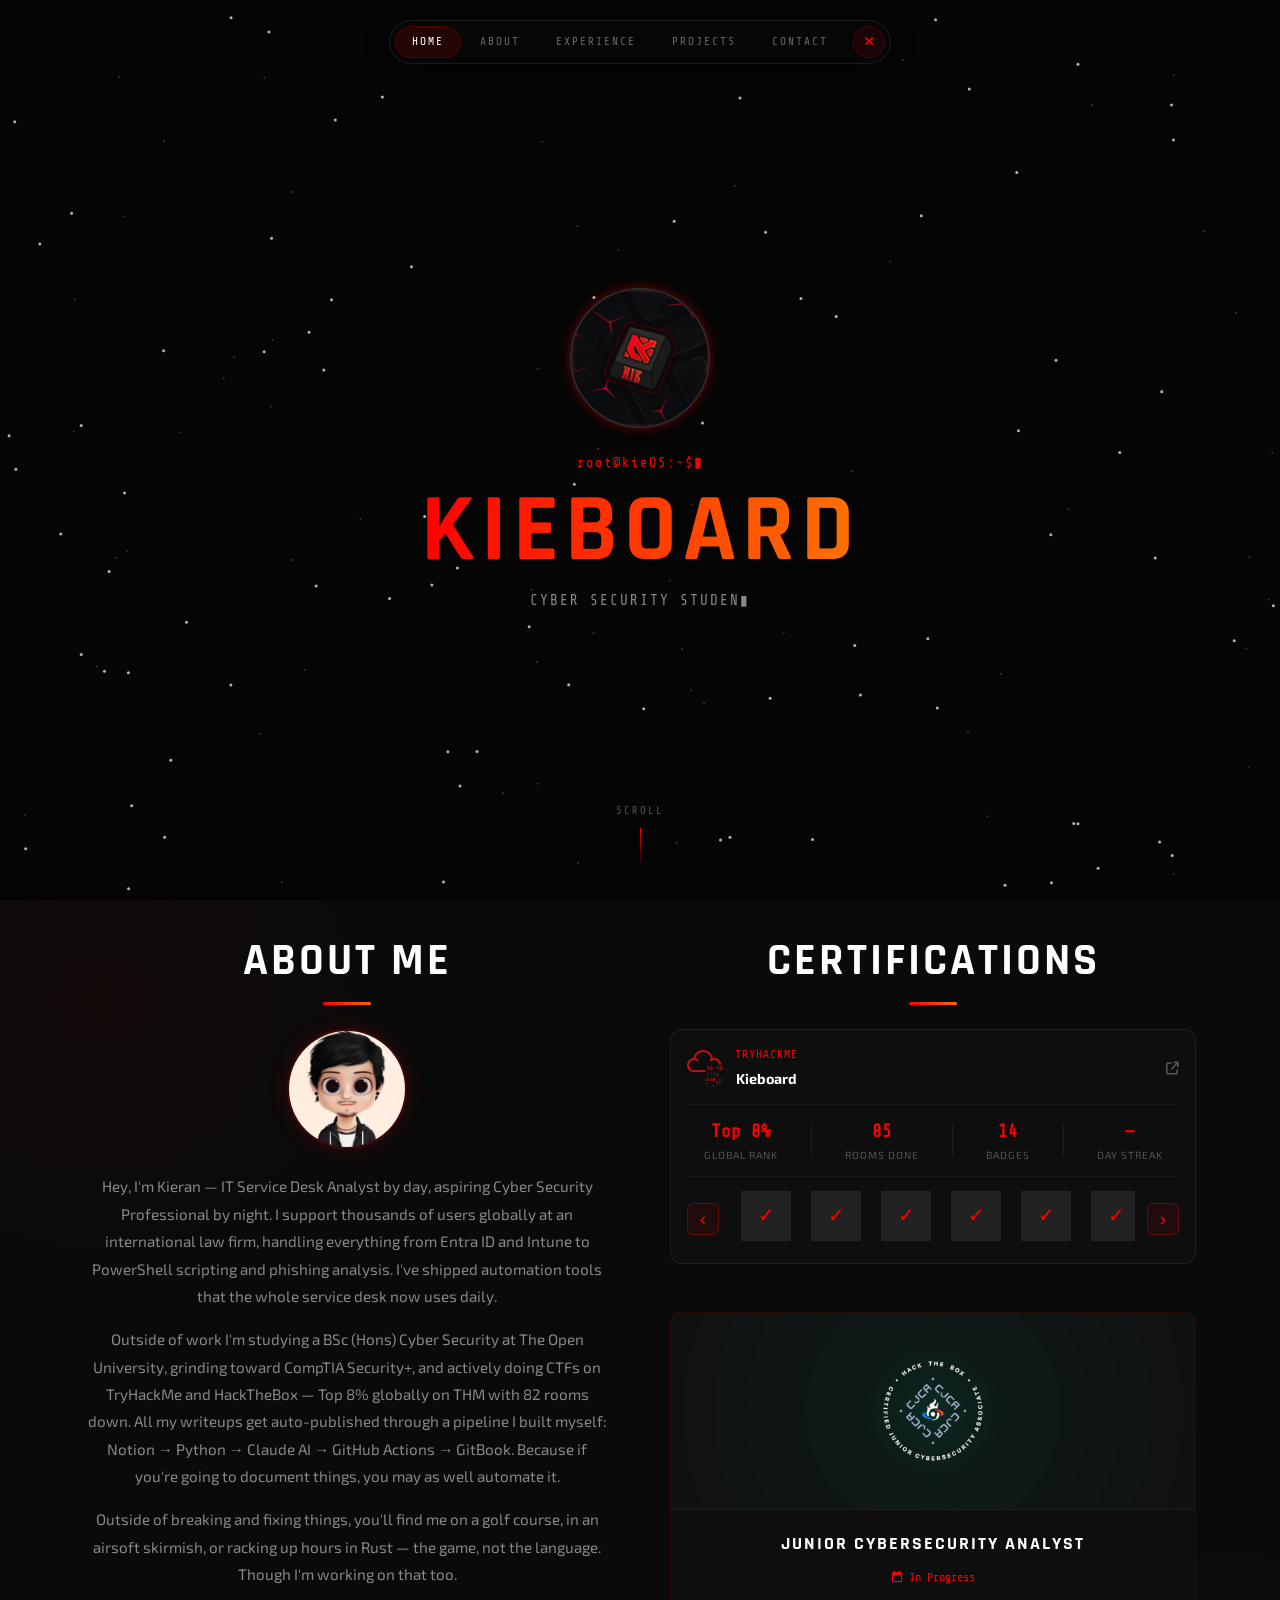
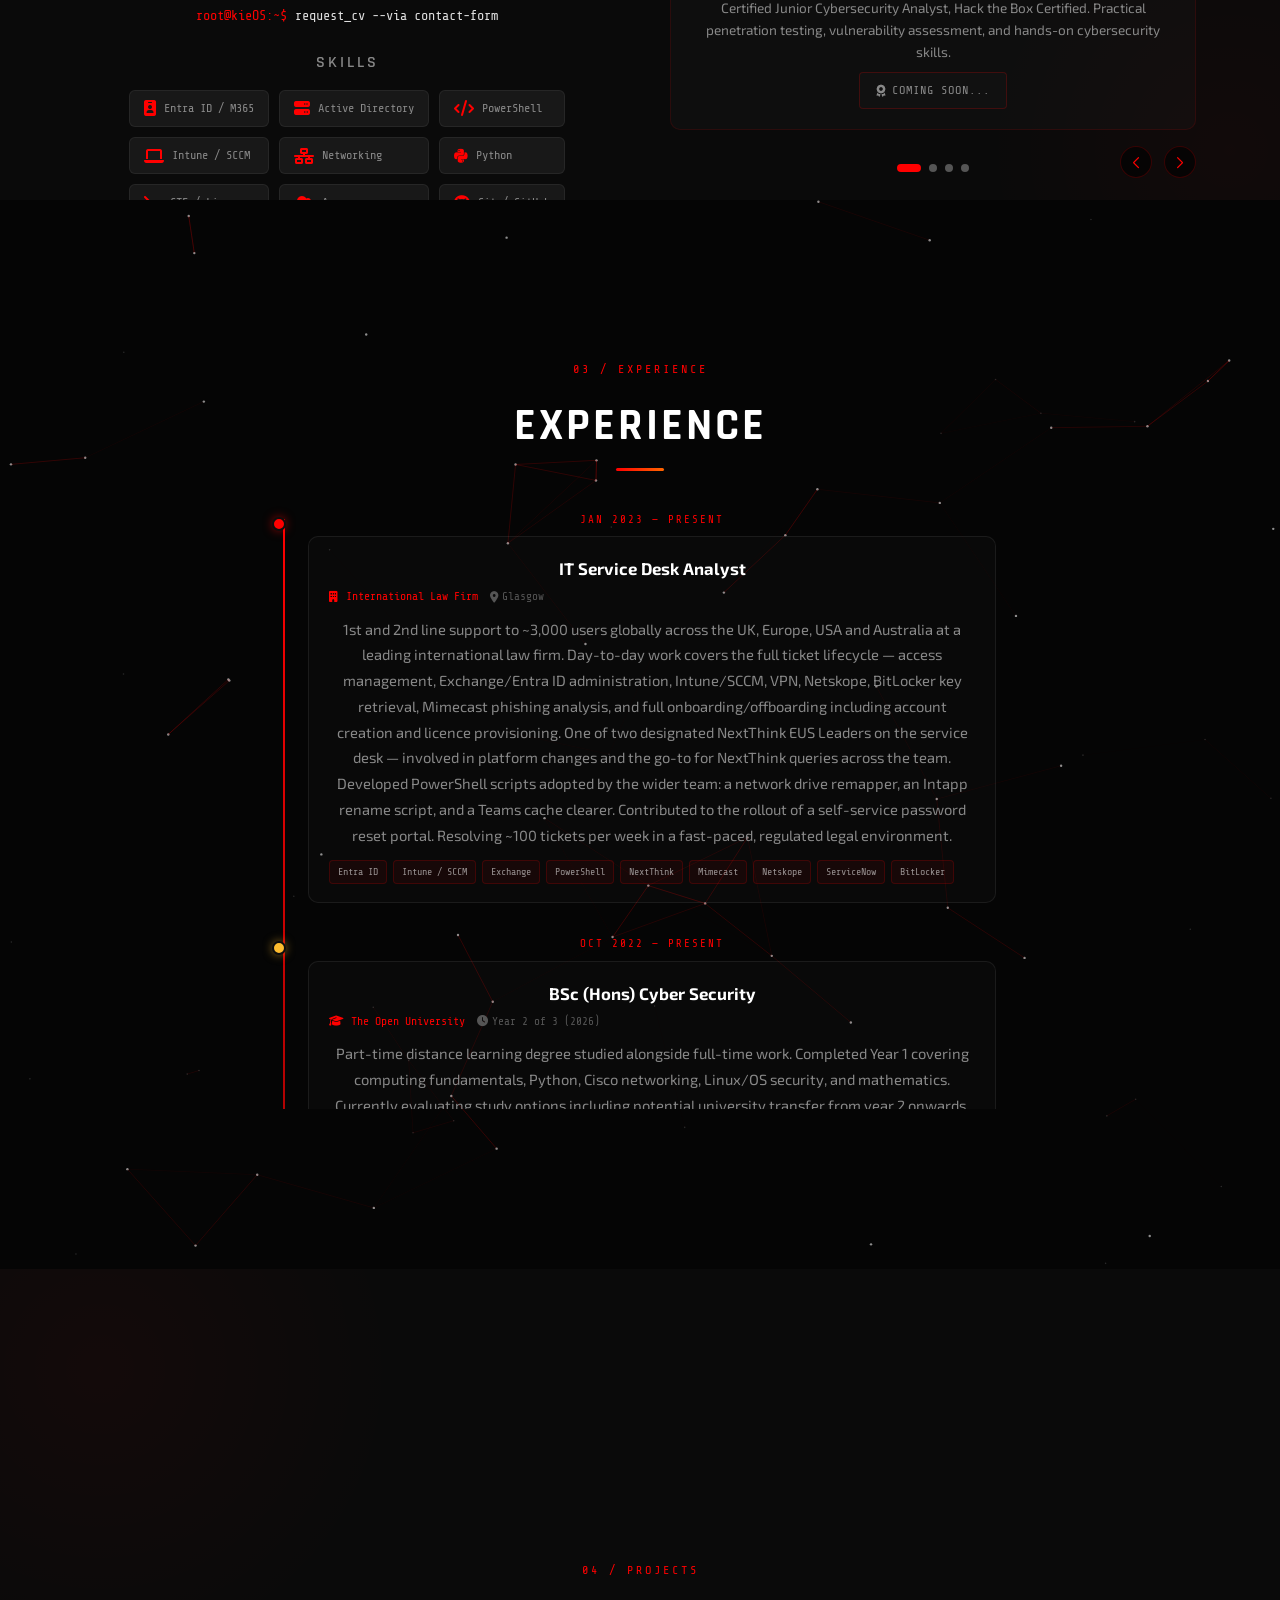
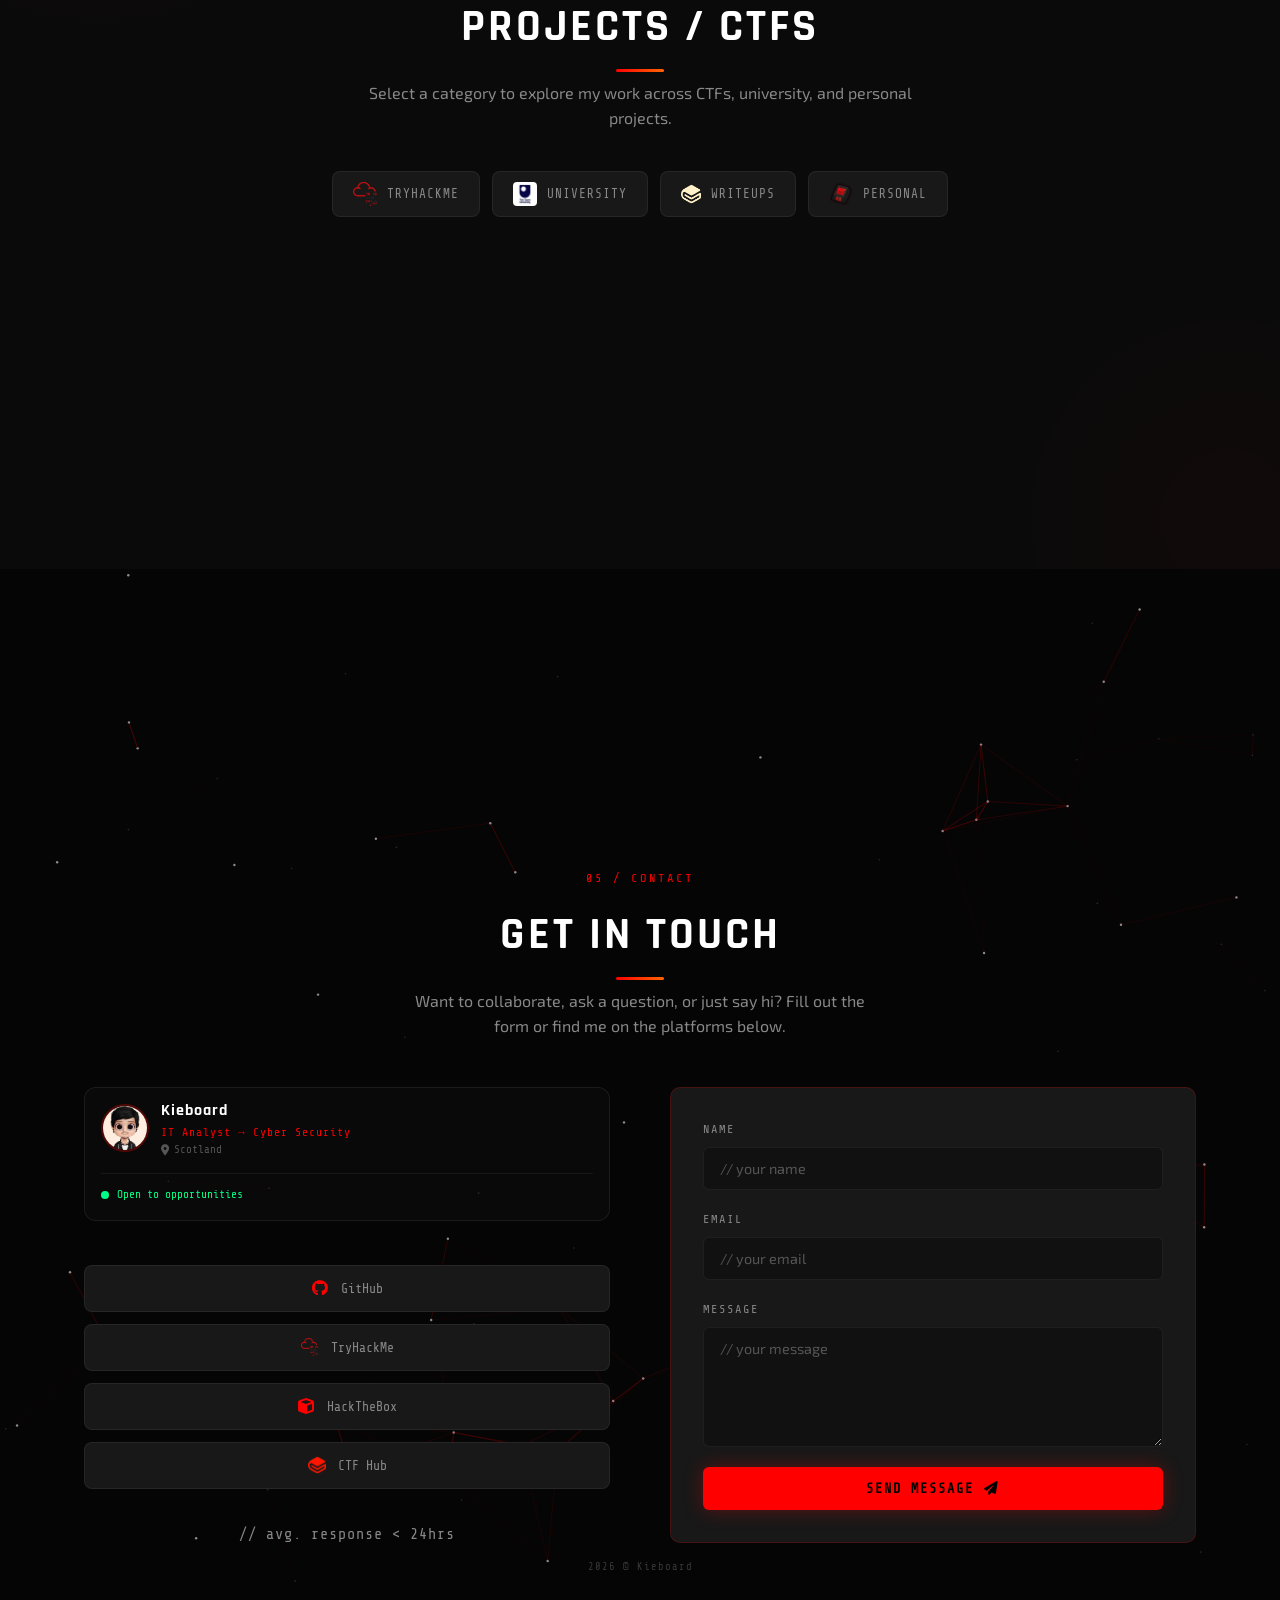
==== index.html @ b779eb92 "fix: restore badges and update cert label - Change CJCA Hack the Box label to 'Junior Cybersecurity " ====
<!DOCTYPE html>
<html lang="en">
<head>
    <meta charset="UTF-8">
    <meta name="viewport" content="width=device-width, initial-scale=1.0">
    <title>Kieboard | Portfolio</title>

        <meta name="description" content="Kieboard — BSc Cyber Security student, IT Analyst transitioning into cybersecurity, CTF player. Specialising in networking, penetration testing and ethical hacking.">
    <meta name="keywords" content="Kieboard, Cyber Security, CTF, TryHackMe, HackTheBox, IT Analyst, Penetration Testing, Portfolio">
    <meta name="author" content="Kieboard">

        <meta property="og:title" content="Kieboard | Cyber Security Portfolio">
    <meta property="og:description" content="BSc Cyber Security student, IT Analyst and CTF player. Check out my writeups, projects and certifications.">
    <meta property="og:image" content="img/favicon.png">
    <meta property="og:url" content="https://kieboard.me">
    <meta property="og:type" content="website">

        <link rel="icon" type="image/x-icon" href="/favicon.ico" type="image/png">

        <link href="https://fonts.googleapis.com/css2?family=Share+Tech+Mono&family=Rajdhani:wght@400;500;600;700&family=Exo+2:wght@300;400;600;800&display=swap" rel="stylesheet">

        <link rel="stylesheet" href="https://cdnjs.cloudflare.com/ajax/libs/font-awesome/6.5.1/css/all.min.css">

        <link rel="stylesheet" href="https://cdn.jsdelivr.net/npm/swiper@9/swiper-bundle.min.css">

        <link rel="stylesheet" href="styles.css">
</head>
<body>

<!-- Navigation                 -->
<div class="nav-shell open" id="nav-shell">
        <button class="nav-toggle-btn" id="nav-toggle-btn" aria-label="Open navigation">
        <span></span>
        <span></span>
        <span></span>
    </button>

        <div class="nav-expanded" id="nav-expanded">
        <ul class="nav-links">
            <li><a href="#home" class="nav-link active">Home</a></li>
            <li><a href="#about" class="nav-link">About</a></li>
            <li><a href="#experience" class="nav-link">Experience</a></li>
            <li><a href="#projects" class="nav-link">Projects</a></li>
            <li><a href="#contact" class="nav-link">Contact</a></li>
        </ul>
        <button class="nav-close-btn" id="nav-close-btn" aria-label="Close navigation">
            <i class="fa-solid fa-xmark"></i>
        </button>
    </div>
</div>

<!-- Landing Page               -->
<section id="home">
    <canvas id="background-canvas"></canvas>

    <div class="home-content">
        <div class="home-logo-wrap">
            <img src="img/kieboard.png" alt="Kieboard Logo" class="home-logo">
        </div>
        <div class="home-text">
            <div class="terminal-line" id="terminal-trigger" onclick="launchTerminal()" style="cursor:pointer" title="Launch terminal"><span class="terminal-prefix">root@kieOS:~$</span><span class="terminal-blink">▮</span></div>
            <h1>Kieboard</h1>
            <p class="home-subtitle" id="typing-subtitle"></p>
        </div>

    </div>

    <div class="scroll-indicator">
        <span>Scroll</span>
        <div class="scroll-arrow"></div>
    </div>
</section>

<!-- About Me Section           -->
<section id="about">
    <div class="section-container about-grid">

                <div class="about-bio">
            <div class="section-label">01 / About</div>
            <h2>About Me</h2>

            <div class="profile-pic-wrap">
                <img src="img/moi.jpg" alt="Kieboard" class="profile-pic">
                <div class="profile-glow"></div>
            </div>

            <p>
                Hey, I'm Kieran — IT Service Desk Analyst by day, aspiring Cyber Security Professional by night. I support thousands of users globally at an international law firm, handling everything from Entra ID and Intune to PowerShell scripting and phishing analysis. I've shipped automation tools that the whole service desk now uses daily.
            </p>
            <p>
                Outside of work I'm studying a BSc (Hons) Cyber Security at The Open University, grinding toward CompTIA Security+, and actively doing CTFs on TryHackMe and HackTheBox — Top 8% globally on THM with 82 rooms down. All my writeups get auto-published through a pipeline I built myself: Notion → Python → Claude AI → GitHub Actions → GitBook. Because if you're going to document things, you may as well automate it.
            </p>
            <p>
                Outside of breaking and fixing things, you'll find me on a golf course, in an airsoft skirmish, or racking up hours in Rust — the game, not the language. Though I'm working on that too.
            </p>


                        <div class="cv-actions">
                <a href="#contact" class="cv-terminal-line">
                    <span class="cv-terminal-prefix">root@kieOS:~$</span>
                    <span class="cv-terminal-cmd">request_cv --via contact-form</span>
                </a>
            </div>

                        <div class="skills-section">
                <h3 class="skills-heading">Skills</h3>
                <div class="skills-grid">
                    <div class="skill-item"><i class="fa-solid fa-id-badge"></i><span>Entra ID / M365</span></div>
                    <div class="skill-item"><i class="fa-solid fa-server"></i><span>Active Directory</span></div>
                    <div class="skill-item"><i class="fa-solid fa-code"></i><span>PowerShell</span></div>
                    <div class="skill-item"><i class="fa-solid fa-laptop"></i><span>Intune / SCCM</span></div>
                    <div class="skill-item"><i class="fa-solid fa-network-wired"></i><span>Networking</span></div>
                    <div class="skill-item"><i class="fa-brands fa-python"></i><span>Python</span></div>
                    <div class="skill-item"><i class="fa-solid fa-terminal"></i><span>CTF / Linux</span></div>
                    <div class="skill-item"><i class="fa-solid fa-cloud"></i><span>Azure</span></div>
                    <div class="skill-item"><i class="fa-brands fa-github"></i><span>Git / GitHub</span></div>
                </div>
            </div>
        </div>

                <div class="about-certs">
            <div class="section-label">02 / Certs</div>
            <h2>Certifications</h2>

                        <div class="thm-widget" data-animate="fade-up">
                <div class="thm-widget-header">
                    <img src="img/project/thm-logo.webp" alt="TryHackMe" class="thm-logo">
                    <div>
                        <div class="thm-platform">TryHackMe</div>
                        <div class="thm-handle">Kieboard</div>
                    </div>
                    <a href="https://tryhackme.com/p/Kieboard" target="_blank" rel="noopener" class="thm-link">
                        <i class="fa-solid fa-arrow-up-right-from-square"></i>
                    </a>
                </div>
                <div class="thm-stats">
                    <div class="thm-stat">
                        <div class="thm-stat-value" id="thm-rank">Top 8%</div>
                        <div class="thm-stat-label">Global Rank</div>
                    </div>
                    <div class="thm-stat-divider"></div>
                    <div class="thm-stat">
                        <div class="thm-stat-value" id="thm-rooms">85</div>
                        <div class="thm-stat-label">Rooms Done</div>
                    </div>
                    <div class="thm-stat-divider"></div>
                    <div class="thm-stat">
                        <div class="thm-stat-value" id="thm-badges">14</div>
                        <div class="thm-stat-label">Badges</div>
                    </div>
                    <div class="thm-stat-divider"></div>
                    <div class="thm-stat">
                        <div class="thm-stat-value" id="thm-streak">—</div>
                        <div class="thm-stat-label">Day Streak</div>
                    </div>
                </div>
                <div class="thm-badges-wrapper">
                    <button class="badge-arrow" id="badge-scroll-left" style="display:none;">‹</button>
                    <div class="thm-badges" id="thm-badges-container">
                        <span class="thm-badge-loading">Loading badges...</span>
                    </div>
                    <button class="badge-arrow" id="badge-scroll-right" style="display:none;">›</button>
                </div>
            </div>

            <div class="swiper cert-swiper">
                <div class="swiper-wrapper">

                    <!-- CJCA Hack the Box -->
                    <div class="swiper-slide">
                        <div class="cert-card">
                            <div class="cert-img-wrap cert-img-htb">
                                <img src="img/cjca-htb.png" alt="CJCA Hack the Box">
                            </div>
                            <div class="cert-info">
                                <h4>Junior Cybersecurity Analyst</h4>
                                <div class="cert-date"><i class="fa-regular fa-calendar"></i> In Progress</div>
                                <p>Certified Junior Cybersecurity Analyst, Hack the Box Certified. Practical penetration testing, vulnerability assessment, and hands-on cybersecurity skills.</p>
                                <a href="" target="_blank" rel="noopener" class="cert-btn">
                                    <i class="fa-solid fa-award"></i> Coming Soon...
                                </a>
                            </div>
                        </div>
                    </div>

                    <!-- Google Cyber Security -->
                    <div class="swiper-slide">
                        <div class="cert-card">
                            <div class="cert-img-wrap cert-img-google">
                                <img src="img/google-cybersecurity.png" alt="Google Cyber Security Certification">
                            </div>
                            <div class="cert-info">
                                <h4>Google Cyber Security Certification</h4>
                                <div class="cert-date"><i class="fa-regular fa-calendar"></i> In Progress</div>
                                <p>Google's professional certificate in cybersecurity. Security fundamentals, incident response, vulnerability management, and defensive techniques.</p>
                                <a href="" target="_blank" rel="noopener" class="cert-btn">
                                    <i class="fa-solid fa-award"></i> Coming Soon...
                                </a>
                            </div>
                        </div>
                    </div>

                    <!-- Git Foundations -->
                    <div class="swiper-slide">
                        <div class="cert-card">
                            <div class="cert-img-wrap">
                                <img src="img/git.png" alt="Git Foundations">
                            </div>
                            <div class="cert-info">
                                <h4>Git Foundations</h4>
                                <div class="cert-date"><i class="fa-regular fa-calendar"></i> In Progress — Q3 2026</div>
                                <p>Version Control, Git, GitHub Actions, CI/CD, Repository Management, Workflow Automation</p>
                                <a href="" target="_blank" rel="noopener" class="cert-btn">
                                    <i class="fa-solid fa-award"></i> Coming Soon...
                                </a>
                            </div>
                        </div>
                    </div>

                    <!-- Security+ -->
                    <div class="swiper-slide">
                        <div class="cert-card">
                            <div class="cert-img-wrap cert-img-sec">
                                <img src="img/secplus.png" alt="CompTIA Security+">
                            </div>
                            <div class="cert-info">
                                <h4>CompTIA Security+</h4>
                                <div class="cert-date"><i class="fa-regular fa-calendar"></i> In Progress — Q3 2026</div>
                                <p>Threats &amp; Vulnerabilities, Network Security, Identity Management, Cryptography, Incident Response, Risk &amp; Compliance — SY0-701</p>
                                <a href="" target="_blank" rel="noopener" class="cert-btn">
                                    <i class="fa-solid fa-award"></i> Coming Soon...
                                </a>
                            </div>
                        </div>
                    </div>

                </div>
                <div class="swiper-pagination"></div>
                <div class="swiper-button-prev"></div>
                <div class="swiper-button-next"></div>
            </div>
        </div>

    </div>
</section>

<!-- Experience Section         -->
<section id="experience">
    <canvas class="section-canvas" id="experience-canvas"></canvas>
    <div class="section-container">
        <div class="section-label" style="text-align:center;">03 / Experience</div>
        <h2 data-animate="fade-up" style="text-align:center;">Experience</h2>

        <div class="timeline-scroll-wrap">
        <div class="timeline" data-animate="fade-up">

                        <div class="timeline-item">
                <div class="timeline-dot"></div>
                <div class="timeline-date">Jan 2023 — Present</div>
                <div class="timeline-card">
                    <div class="timeline-role">IT Service Desk Analyst</div>
                    <div class="timeline-company">
                        <i class="fa-solid fa-building"></i> International Law Firm
                        <span class="timeline-location"><i class="fa-solid fa-location-dot"></i> Glasgow</span>
                    </div>
                    <p class="timeline-desc">1st and 2nd line support to ~3,000 users globally across the UK, Europe, USA and Australia at a leading international law firm. Day-to-day work covers the full ticket lifecycle — access management, Exchange/Entra ID administration, Intune/SCCM, VPN, Netskope, BitLocker key retrieval, Mimecast phishing analysis, and full onboarding/offboarding including account creation and licence provisioning. One of two designated NextThink EUS Leaders on the service desk — involved in platform changes and the go-to for NextThink queries across the team. Developed PowerShell scripts adopted by the wider team: a network drive remapper, an Intapp rename script, and a Teams cache clearer. Contributed to the rollout of a self-service password reset portal. Resolving ~100 tickets per week in a fast-paced, regulated legal environment.</p>
                    <div class="timeline-tags">
                        <span class="tl-tag">Entra ID</span>
                        <span class="tl-tag">Intune / SCCM</span>
                        <span class="tl-tag">Exchange</span>
                        <span class="tl-tag">PowerShell</span>
                        <span class="tl-tag">NextThink</span>
                        <span class="tl-tag">Mimecast</span>
                        <span class="tl-tag">Netskope</span>
                        <span class="tl-tag">ServiceNow</span>
                        <span class="tl-tag">BitLocker</span>
                    </div>
                </div>
            </div>

            <!-- BSc -->
            <div class="timeline-item">
                <div class="timeline-dot timeline-dot--progress"></div>
                <div class="timeline-date">Oct 2022 — Present</div>
                <div class="timeline-card">
                    <div class="timeline-role">BSc (Hons) Cyber Security</div>
                    <div class="timeline-company">
                        <i class="fa-solid fa-graduation-cap"></i> The Open University
                        <span class="timeline-location"><i class="fa-solid fa-clock"></i> Year 2 of 3 (2026)</span>
                    </div>
                    <p class="timeline-desc">Part-time distance learning degree studied alongside full-time work. Completed Year 1 covering computing fundamentals, Python, Cisco networking, Linux/OS security, and mathematics. Currently evaluating study options including potential university transfer from year 2 onwards. Security+ running in parallel.</p>

                    <!-- Year accordion -->
                    <div class="bsc-accordion">
                        <button class="bsc-year-btn" data-year="year1">
                            <i class="fa-solid fa-chevron-right bsc-chevron"></i>
                            <span>Year 1 — Completed</span>
                            <span class="bsc-year-badge">4 modules</span>
                        </button>
                        <div class="bsc-year-content hidden" id="year1">
                            <div class="bsc-modules">
                                <button class="bsc-module-btn" data-module="tm111">
                                    <span class="bsc-module-code">TM111</span>
                                    <span class="bsc-module-name">Intro to Computing & IT 1</span>
                                    <i class="fa-solid fa-arrow-up-right-from-square"></i>
                                </button>
                                <button class="bsc-module-btn" data-module="tm112">
                                    <span class="bsc-module-code">TM112</span>
                                    <span class="bsc-module-name">Intro to Computing & IT 2</span>
                                    <i class="fa-solid fa-arrow-up-right-from-square"></i>
                                </button>
                                <button class="bsc-module-btn" data-module="tm129">
                                    <span class="bsc-module-code">TM129</span>
                                    <span class="bsc-module-name">Technologies in Practice</span>
                                    <i class="fa-solid fa-arrow-up-right-from-square"></i>
                                </button>
                                <button class="bsc-module-btn" data-module="mu123">
                                    <span class="bsc-module-code">MU123</span>
                                    <span class="bsc-module-name">Discovering Mathematics</span>
                                    <i class="fa-solid fa-arrow-up-right-from-square"></i>
                                </button>
                            </div>
                        </div>

                        <button class="bsc-year-btn" data-year="year2">
                            <i class="fa-solid fa-chevron-right bsc-chevron"></i>
                            <span>Year 2 — In Progress</span>
                            <span class="bsc-year-badge">TBC</span>
                        </button>
                        <div class="bsc-year-content hidden" id="year2">
                            <p style="font-family:var(--font-mono);font-size:0.72rem;color:var(--text-muted);padding:12px 0;">Modules to be confirmed — currently evaluating study options including potential university transfer.</p>
                        </div>
                    </div>

                    <div class="timeline-tags" style="margin-top:12px;">
                        <span class="tl-tag">Python</span>
                        <span class="tl-tag">Cisco / Networking</span>
                        <span class="tl-tag">Linux</span>
                        <span class="tl-tag">OS Security</span>
                        <span class="tl-tag">Mathematics</span>
                        <span class="tl-tag">In Progress</span>
                    </div>
                </div>
            </div>

            <!-- CTF / Self Study -->
            <div class="timeline-item">
                <div class="timeline-dot" style="background:#febc2e;box-shadow:0 0 10px rgba(254,188,46,0.5);"></div>
                <div class="timeline-date">Oct 2021 — Present</div>
                <div class="timeline-card">
                    <div class="timeline-role">Self-Directed Cyber Security Research</div>
                    <div class="timeline-company">
                        <i class="fa-solid fa-terminal"></i> CTF Platforms &amp; Independent Study
                        <span class="timeline-location"><i class="fa-solid fa-globe"></i> Remote</span>
                    </div>
                    <p class="timeline-desc">Active CTF player and independent security researcher across TryHackMe, HackTheBox, and VulnHub. Consistently practising offensive and defensive techniques outside of work and university — covering web exploitation, privilege escalation, OSINT, network attacks, log analysis with Splunk, and malware analysis. All writeups documented and auto-published via a custom Notion → GitHub Actions → GitBook pipeline. Top 8% globally on TryHackMe with 82 rooms completed and 11 badges earned.</p>
                    <div class="timeline-tags">
                        <span class="tl-tag">TryHackMe — Top 8%</span>
                        <span class="tl-tag">HackTheBox</span>
                        <span class="tl-tag">Web Exploitation</span>
                        <span class="tl-tag">Privilege Escalation</span>
                        <span class="tl-tag">OSINT</span>
                        <span class="tl-tag">Splunk</span>
                        <span class="tl-tag">CTF Writeups</span>
                    </div>
                </div>
            </div>

            <!-- Blackbaud -->
            <div class="timeline-item">
                <div class="timeline-dot timeline-dot--past"></div>
                <div class="timeline-date">May 2021 — Nov 2022</div>
                <div class="timeline-card">
                    <div class="timeline-role">Customer Support Associate</div>
                    <div class="timeline-company">
                        <i class="fa-solid fa-building"></i> Blackbaud, Inc.
                        <span class="timeline-location"><i class="fa-solid fa-location-dot"></i> Glasgow / Remote</span>
                    </div>
                    <p class="timeline-desc">B2B technical support for Blackbaud's SaaS suite including The Raiser's Edge CRM, delivered via Salesforce across chat, phone and web. Promoted to Subject Matter Expert — mentoring new hires, fielding escalations, and maintaining internal knowledge documentation. Built strong skills in structured troubleshooting, SLA management and communicating technical issues clearly to non-technical clients. Role ended due to company-wide redundancy.</p>
                    <div class="timeline-tags">
                        <span class="tl-tag">SaaS Support</span>
                        <span class="tl-tag">Salesforce CRM</span>
                        <span class="tl-tag">SLA Management</span>
                        <span class="tl-tag">Troubleshooting</span>
                        <span class="tl-tag">Mentoring</span>
                        <span class="tl-tag">Documentation</span>
                    </div>
                </div>
            </div>

            <!-- HND/HNC -->
            <div class="timeline-item">
                <div class="timeline-dot timeline-dot--edu"></div>
                <div class="timeline-date">2015 — 2018</div>
                <div class="timeline-card">
                    <div class="timeline-role">HND Networking · HNC Computing Technical Support · NC Computing</div>
                    <div class="timeline-company">
                        <i class="fa-solid fa-graduation-cap"></i> West College Scotland
                        <span class="timeline-location"><i class="fa-solid fa-location-dot"></i> Scotland</span>
                    </div>
                    <p class="timeline-desc">Three qualifications across networking and computing support. Routing, switching, network infrastructure, hardware, OS fundamentals, and service desk foundations. The base everything else is built on.</p>
                    <div class="timeline-tags">
                        <span class="tl-tag">Networking</span>
                        <span class="tl-tag">Hardware</span>
                        <span class="tl-tag">IT Support</span>
                        <span class="tl-tag">West College Scotland</span>
                    </div>
                </div>
            </div>

        </div>
        </div><!-- end timeline-scroll-wrap -->
    </div>
</section>

<!-- Projects & CTFs Section    -->
<section id="projects">
    <div class="section-container">
        <div class="section-label">04 / Projects</div>
        <h2 data-animate="fade-up">Projects / CTFs</h2>
        <p class="section-desc" data-animate="fade-up">Select a category to explore my work across CTFs, university, and personal projects.</p>

        <!-- Category Tabs -->
        <div class="project-tabs" data-animate="fade-up">
            <button class="tab-btn" data-target="tryhackme-projects">
                <img src="img/project/thm-logo.webp" alt="TryHackMe">
                <span>TryHackMe</span>
            </button>
            <button class="tab-btn" data-target="university-projects">
                <img src="img/project/ou-logo.jpg" alt="Open University">
                <span>University</span>
            </button>
            <button class="tab-btn" data-target="writeups-panel">
                <img src="img/project/gitbook.webp" alt="GitBook" style="width:20px;height:20px;object-fit:contain;filter:invert(1) sepia(1) saturate(5) hue-rotate(320deg);">
                <span>Writeups</span>
            </button>
            <button class="tab-btn" data-target="personal-projects">
                <img src="img/project/favicon.png" alt="Personal">
                <span>Personal</span>
            </button>
        </div>

        <!-- Project Grids -->
        <div class="project-panels">

            <div id="tryhackme-projects" class="project-panel">
                <div class="project-grid">


                    <div class="project-card coming-soon">
                        <div class="project-card-img">
                            <i class="fa-solid fa-hourglass-end"></i>
                        </div>
                        <div class="project-card-body">
                            <h4>Coming Soon</h4>
                            <p>More writeups and projects coming soon. Stay tuned for detailed walkthroughs and technical breakdowns.</p>
                            <div class="project-tags">
                                <span class="tag">In Progress</span>
                            </div>
                        </div>
                    </div>

                    <div class="project-card coming-soon">
                        <div class="project-card-img">
                            <i class="fa-solid fa-hourglass-end"></i>
                        </div>
                        <div class="project-card-body">
                            <h4>Coming Soon</h4>
                            <p>More writeups and projects coming soon. Stay tuned for detailed walkthroughs and technical breakdowns.</p>
                            <div class="project-tags">
                                <span class="tag">In Progress</span>
                            </div>
                        </div>
                    </div>

                </div>
            </div>

            <div id="university-projects" class="project-panel">
                <div class="project-grid">

                    <div class="project-card coming-soon">
                        <div class="project-card-img">
                            <i class="fa-solid fa-graduation-cap"></i>
                        </div>
                        <div class="project-card-body">
                            <h4>University Studies</h4>
                            <p>Currently updating this with Year 1 content from The Open University. Once starting Year 2 at Edinburgh Napier University, will upload further content and detailed module breakdowns.</p>
                            <div class="project-tags">
                                <span class="tag">BSc Cyber Security</span>
                                <span class="tag">OU → ENU</span>
                            </div>
                        </div>
                    </div>

                </div>
            </div>

            <div id="personal-projects" class="project-panel">
                <div class="project-grid">
                    <a href="https://github.com/Kieboard/Kieboard.github.io" target="_blank" rel="noopener" class="project-card">
                        <div class="project-card-img">
                            <img src="img/project/portfolio.png" alt="Portfolio Site">
                        </div>
                        <div class="project-card-body">
                            <h4>Portfolio Site</h4>
                            <p>This site — a full terminal engine built in vanilla HTML/CSS/JS with no frameworks. Includes a virtual filesystem, 4 canvas games in floating windows, AI chat, guestbook, boot sequence, and 50+ terminal commands.</p>
                            <div class="project-tags">
                                <span class="tag">HTML</span>
                                <span class="tag">CSS</span>
                                <span class="tag">JS</span>
                            </div>
                            
                        </div>
                    </a>
                    <a href="https://kieboard.gitbook.io/hub" target="_blank" rel="noopener" class="project-card">
                        <div class="project-card-img">
                            <img src="img/project/favicon.png" alt="CTF Auto-Publisher" onerror="this.style.display='none';this.parentElement.innerHTML='<i class=\'fa-solid fa-robot\'></i>'">
                        </div>
                        <div class="project-card-body">
                            <h4>CTF Auto-Publisher</h4>
                            <p>End-to-end automation pipeline: write rough notes in Notion → Python fetches and sends to Claude AI → formatted writeup committed to GitHub → GitHub Actions syncs to GitBook. Zero manual formatting, goes live in minutes.</p>
                            <div class="project-tags">
                                <span class="tag">Python</span>
                                <span class="tag">Claude API</span>
                                <span class="tag">GitHub Actions</span>
                                <span class="tag">GitBook</span>
                            </div>
                        </div>
                    </a>
                </div>
            </div>

            <!-- Writeups Panel — populated from writeups.json via JS -->
            <div id="writeups-panel" class="project-panel">
                <div class="writeups-loading" id="writeups-loading">
                    <i class="fa-solid fa-circle-notch fa-spin"></i>
                    <span>Loading writeups...</span>
                </div>
                <div id="writeups-content" style="display:none;">
                    <!-- Platform sub-tabs -->
                    <div class="writeups-subtabs">
                        <button class="subtab-btn active" data-platform="TryHackMe">
                            <img src="img/project/thm-logo.webp" alt="TryHackMe">
                            <span>TryHackMe</span>
                        </button>
                        <button class="subtab-btn" data-platform="HackTheBox">
                            <i class="fa-solid fa-cube" style="color:#9fef00;font-size:1rem;"></i>
                            <span>HackTheBox</span>
                        </button>
                        <button class="subtab-btn" data-platform="LetsDefend">
                            <i class="fa-solid fa-shield-halved" style="color:#4a9eff;font-size:1rem;"></i>
                            <span>LetsDefend</span>
                        </button>
                    </div>
                    <div class="project-grid" id="writeups-grid"></div>
                </div>
                <div id="writeups-empty" style="display:none;color:var(--text-dim);text-align:center;padding:40px;font-family:var(--font-mono);font-size:0.85rem;">
                    No writeups found for this platform yet.
                </div>
            </div>

        </div>
    </div>
</section>

<!-- Contact Section            -->
<section id="contact">
    <canvas class="section-canvas" id="contact-canvas"></canvas>
    <div class="section-container">

        <div class="contact-header">
            <div class="section-label" style="text-align:center;">05 / Contact</div>
            <h2 style="text-align:center;">Get In Touch</h2>
            <p style="text-align:center;color:var(--text-dim);max-width:480px;margin:0 auto 48px;">Want to collaborate, ask a question, or just say hi? Fill out the form or find me on the platforms below.</p>
        </div>

        <div class="contact-grid">

            <div class="contact-info">

                <!-- Profile card -->
                <div class="contact-profile-card">
                    <div class="contact-profile-top">
                        <img src="img/moi.jpg" alt="Kieboard" class="contact-avatar">
                        <div class="contact-profile-text">
                            <div class="contact-handle">Kieboard</div>
                            <div class="contact-role">IT Analyst → Cyber Security</div>
                            <div class="contact-location"><i class="fa-solid fa-location-dot"></i> Scotland</div>
                        </div>
                    </div>
                    <div class="contact-status">
                        <span class="status-dot"></span>
                        <span>Open to opportunities</span>
                    </div>
                </div>

                <!-- Links -->
                <div class="contact-links">
                    <a href="https://github.com/Kieboard" target="_blank" rel="noopener" class="contact-link">
                        <i class="fa-brands fa-github contact-link-icon"></i>
                        <span>GitHub</span>
                    </a>
                    <a href="https://tryhackme.com/p/Kieboard" target="_blank" rel="noopener" class="contact-link">
                        <img src="img/project/thm-logo.webp" alt="TryHackMe" class="contact-link-img">
                        <span>TryHackMe</span>
                    </a>
                    <a href="https://app.hackthebox.com/users/1030668" target="_blank" rel="noopener" class="contact-link">
                        <img src="https://www.hackthebox.com/images/logo600.png" alt="HackTheBox" class="contact-link-img" onerror="this.style.display='none';this.nextElementSibling.style.display='inline'"><i class="fa-solid fa-cube contact-link-icon" style="display:none;"></i>
                        <span>HackTheBox</span>
                    </a>
                    <a href="https://kieboard.gitbook.io/hub" target="_blank" rel="noopener" class="contact-link">
                        <img src="img/project/gitbook.webp" alt="GitBook" class="contact-link-img" style="filter:brightness(0) saturate(100%) invert(27%) sepia(96%) saturate(7469%) hue-rotate(0deg) brightness(100%);">
                        <span>CTF Hub</span>
                    </a>
                </div>

                <!-- Response time -->
                <p class="contact-response">// avg. response &lt; 24hrs</p>

            </div>

            <div class="contact-form-wrap">
                <form action="https://formspree.io/f/xvgzwwdz" method="POST" class="contact-form" id="contact-form">
                    <div class="form-group">
                        <label for="name">Name</label>
                        <input type="text" id="name" name="name" placeholder="// your name" required>
                    </div>
                    <div class="form-group">
                        <label for="email">Email</label>
                        <input type="email" id="email" name="email" placeholder="// your email" required>
                    </div>
                    <div class="form-group">
                        <label for="message">Message</label>
                        <textarea id="message" name="message" placeholder="// your message" required></textarea>
                    </div>
                    <button type="submit" class="submit-btn" id="submit-btn">
                        <span>Send Message</span>
                        <i class="fa-solid fa-paper-plane"></i>
                    </button>
                    <div class="form-feedback" id="form-feedback"></div>
                </form>
            </div>

        </div><!-- end contact-grid -->

    </div><!-- end section-container -->

    <footer class="footer" style="position:absolute;bottom:16px;left:0;width:100%;">
        <div class="footer-inner">
            <p class="footer-text"><span id="year"></span> &copy; Kieboard</p>
        </div>
    </footer>

</section>

<!-- Module Detail Windows -->
<div class="module-backdrop" id="module-backdrop"></div>

<div class="module-window" id="module-tm111">
    <div class="module-titlebar">
        <div class="term-dots">
            <button class="term-dot term-dot-red" onclick="closeModuleWindow('tm111')"></button>
            <button class="term-dot term-dot-yellow" onclick="minimiseModuleWindow('tm111')"></button>
            <button class="term-dot term-dot-green" onclick="toggleMaximiseModuleWindow('tm111')"></button>
        </div>
        <span class="module-title-text">TM111 — Introduction to Computing &amp; IT 1</span>
    </div>
    <div class="module-body">
        <div class="module-meta">
            <span class="module-badge">30 Credits</span>
            <span class="module-badge">SCQF Level 7</span>
            <span class="module-badge completed">Passed — 72%</span>
        </div>
        <h3 class="module-section-heading">What it covered</h3>
        <p>Three blocks: The Digital World (databases, webpages, digital formats, how computers and networks developed), Creating Solutions (programming and problem-solving using Scratch, testing and debugging), and Connecting People &amp; Things (internet structure, IoT, networking fundamentals). Also covered digital ethics and the social challenges of technology.</p>
        <h3 class="module-section-heading">What I did</h3>
        <p>Built interactive Scratch programs including animations and logic-based problem-solving applications. Created webpages, worked with relational databases, and produced audio recordings as part of assessed work. Developed a structured note-taking system using OneNote with daily backups — a habit that transferred directly into professional documentation work. Scored 80% on TMA02 covering the programming block. Explored database normalisation, digital footprints, and how public and private data is managed online.</p>
        <h3 class="module-section-heading">Assessment scores</h3>
        <p>TMA01: 71% &nbsp;|&nbsp; TMA02: 80% &nbsp;|&nbsp; TMA03: 61% &nbsp;|&nbsp; Overall: 72%</p>
        <div class="module-tags">
            <span class="tl-tag">Scratch Programming</span>
            <span class="tl-tag">Databases</span>
            <span class="tl-tag">HTML/Webpages</span>
            <span class="tl-tag">Networking Basics</span>
            <span class="tl-tag">Digital Ethics</span>
        </div>
    </div>
</div>

<div class="module-window" id="module-tm112">
    <div class="module-titlebar">
        <div class="term-dots">
            <button class="term-dot term-dot-red" onclick="closeModuleWindow('tm112')"></button>
            <button class="term-dot term-dot-yellow" onclick="minimiseModuleWindow('tm112')"></button>
            <button class="term-dot term-dot-green" onclick="toggleMaximiseModuleWindow('tm112')"></button>
        </div>
        <span class="module-title-text">TM112 — Introduction to Computing &amp; IT 2</span>
    </div>
    <div class="module-body">
        <div class="module-meta">
            <span class="module-badge">30 Credits</span>
            <span class="module-badge">SCQF Level 7</span>
            <span class="module-badge completed">Passed — 52%</span>
        </div>
        <h3 class="module-section-heading">What it covered</h3>
        <p>Three interleaved themes: Essential Information Technologies (binary, computer architecture, cloud and mobile computing, how files and memory work), Problem Solving with Python (real-world data analysis, programming projects), and Information Technologies in the Wild (cybersecurity threats, surveillance, data protection, digital freedom).</p>
        <h3 class="module-section-heading">What I did</h3>
        <p>Wrote Python programs from scratch — including a chemical element flashcard quiz using dictionaries and random selection, and turtle graphics programs. Analysed real-world ONS health data using Python. Solved problems involving binary representations, integer overflow (including the 2038 Unix timestamp problem), and floating-point precision. Worked through computer architecture concepts including how unsigned binary encoding works and the limitations of floating-point arithmetic. The cyber security theme covering hacking threats, surveillance, and digital rights ran in parallel with my active TryHackMe practice at the time — reinforcing both sides simultaneously. This was the most technically demanding module of Year 1 and passing it while working full-time was a solid foundation for everything that followed.</p>
        <h3 class="module-section-heading">Assessment scores</h3>
        <p>TMA01: 63% &nbsp;|&nbsp; TMA02: 44% &nbsp;|&nbsp; TMA03: 55% &nbsp;|&nbsp; Overall: 52%</p>
        <div class="module-tags">
            <span class="tl-tag">Python</span>
            <span class="tl-tag">Binary / Architecture</span>
            <span class="tl-tag">Data Analysis</span>
            <span class="tl-tag">Cybersecurity Concepts</span>
            <span class="tl-tag">Cloud Computing</span>
        </div>
    </div>
</div>

<div class="module-window" id="module-tm129">
    <div class="module-titlebar">
        <div class="term-dots">
            <button class="term-dot term-dot-red" onclick="closeModuleWindow('tm129')"></button>
            <button class="term-dot term-dot-yellow" onclick="minimiseModuleWindow('tm129')"></button>
            <button class="term-dot term-dot-green" onclick="toggleMaximiseModuleWindow('tm129')"></button>
        </div>
        <span class="module-title-text">TM129 — Technologies in Practice</span>
    </div>
    <div class="module-body">
        <div class="module-meta">
            <span class="module-badge">30 Credits</span>
            <span class="module-badge">SCQF Level 7</span>
            <span class="module-badge completed">Passed — 79%</span>
        </div>
        <h3 class="module-section-heading">What it covered</h3>
        <p>Three blocks: Networking Essentials (via Cisco Networking Academy — protocol models, IP addressing, subnetting, network design, Packet Tracer labs), Operating Systems &amp; Security (Linux, process and memory management, OS security hardening), and Robotics &amp; AI (robot programming, intelligent systems, ethics).</p>
        <h3 class="module-section-heading">What I did</h3>
        <p>This was the strongest and most directly relevant module of Year 1 — scoring 95% on TMA01. Completed multiple Cisco Packet Tracer labs covering network device deployment, cabling, end-device configuration, and building simple networks from scratch. Worked through IP addressing in depth: binary conversion, public vs private address classification, subnetting with subnet masks, and calculating network/host ranges — skills that directly complement my day-to-day work. The networking block built on and formalised knowledge from my HND background. Also studied Linux fundamentals, how operating systems manage processor scheduling and memory, and OS-level security practices. Scored consistently above 80% across all TMAs.</p>
        <h3 class="module-section-heading">Assessment scores</h3>
        <p>TMA01: 95% &nbsp;|&nbsp; TMA02: 80% &nbsp;|&nbsp; TMA03: 85% &nbsp;|&nbsp; Overall: 79%</p>
        <div class="module-tags">
            <span class="tl-tag">Cisco Networking</span>
            <span class="tl-tag">Packet Tracer</span>
            <span class="tl-tag">IP Addressing / Subnetting</span>
            <span class="tl-tag">Linux</span>
            <span class="tl-tag">OS Security</span>
            <span class="tl-tag">Network Design</span>
        </div>
    </div>
</div>

<div class="module-window" id="module-mu123">
    <div class="module-titlebar">
        <div class="term-dots">
            <button class="term-dot term-dot-red" onclick="closeModuleWindow('mu123')"></button>
            <button class="term-dot term-dot-yellow" onclick="minimiseModuleWindow('mu123')"></button>
            <button class="term-dot term-dot-green" onclick="toggleMaximiseModuleWindow('mu123')"></button>
        </div>
        <span class="module-title-text">MU123 — Discovering Mathematics</span>
    </div>
    <div class="module-body">
        <div class="module-meta">
            <span class="module-badge">30 Credits</span>
            <span class="module-badge">SCQF Level 7</span>
            <span class="module-badge completed">Passed — 56%</span>
        </div>
        <h3 class="module-section-heading">What it covered</h3>
        <p>Statistics, algebra, trigonometry, graphs, percentages, fractions, and mathematical modelling. Heavy focus on interpreting and communicating mathematical reasoning in written form — not just getting the right answer, but explaining how and why. Assessed through four TMAs, five computer-marked assessments, and an end-of-module assessment.</p>
        <h3 class="module-section-heading">What I did</h3>
        <p>Completed nine assessments covering percentage and ratio calculations, algebraic problem-solving, statistical interpretation, and graph analysis. Scored 82% on TMA01 and maintained consistent performance across the CMAs. Passed this module despite having dyscalculia — a condition that makes number processing significantly harder. This is one of the achievements I'm most proud of on the degree: it required a lot more effort than it might look on paper, and getting through it alongside full-time work proved that structured persistence beats natural aptitude. The discipline of showing clear working and explaining reasoning in every answer directly improved how I write technical documentation and incident reports professionally.</p>
        <h3 class="module-section-heading">Assessment scores</h3>
        <p>TMA01: 82% &nbsp;|&nbsp; TMA02: 79% &nbsp;|&nbsp; TMA03: 62% &nbsp;|&nbsp; TMA04: 62% &nbsp;|&nbsp; Overall: 56%</p>
        <div class="module-tags">
            <span class="tl-tag">Algebra</span>
            <span class="tl-tag">Statistics</span>
            <span class="tl-tag">Mathematical Reasoning</span>
            <span class="tl-tag">Problem Solving</span>
            <span class="tl-tag">Dyscalculia</span>
        </div>
    </div>
</div>

<!-- Terminal Easter Egg -->
<!-- Terminal Easter Egg -->


<!-- Back to Top -->
<button class="back-to-top" id="back-to-top" aria-label="Back to top">
    <i class="fa-solid fa-chevron-up"></i>
</button>
<!-- ═══════════════════════════════════════════════ -->
<!-- Windowed Terminal                               -->
<!-- ═══════════════════════════════════════════════ -->
<div class="term-backdrop" id="term-backdrop"></div>
<div class="term-tab" id="term-tab" onclick="launchTerminal()" title="Restore terminal">
  <span class="term-tab-dots">
    <span class="term-tab-dot red"></span>
    <span class="term-tab-dot yellow"></span>
    <span class="term-tab-dot green"></span>
  </span>
  <span class="term-tab-label">KieOS</span>
</div>
<div class="term-window" id="term-window">

  <!-- Title bar -->
  <div class="term-titlebar" id="term-titlebar">
    <div class="term-dots">
      <button class="term-dot term-dot-red"    id="term-close-btn" title="Close (Esc)"></button>
      <button class="term-dot term-dot-yellow" id="term-min-btn"   title="Minimise"></button>
      <button class="term-dot term-dot-green"  id="term-max-btn"   title="Maximise"></button>
    </div>
    <span class="term-title" id="term-title">KieOS</span>
    <div class="term-menu-wrap">
      <button class="term-menu-btn" id="term-menu-btn" title="Commands">
        <span></span><span></span><span></span>
      </button>
      <div class="term-dropdown" id="term-dropdown">
        <div class="term-dropdown-header">──────────────────────</div>
        <div class="term-dropdown-label">Portfolio</div>
        <button class="term-dropdown-btn" onclick="termInject('about')">  about</button>
        <button class="term-dropdown-btn" onclick="termInject('skills')">  skills</button>
        <button class="term-dropdown-btn" onclick="termInject('contact')">  contact</button>
        <button class="term-dropdown-btn" onclick="termInject('neofetch')">  neofetch</button>
        <button class="term-dropdown-btn" onclick="termInject('progress')">  progress</button>
        <div class="term-dropdown-divider">──────────────────────</div>
        <div class="term-dropdown-label">System</div>
        <button class="term-dropdown-btn" onclick="termInject('whoami')">  whoami</button>
        <button class="term-dropdown-btn" onclick="termInject('ls')">  ls</button>
        <button class="term-dropdown-btn" onclick="termInject('pwd')">  pwd</button>
        <button class="term-dropdown-btn" onclick="termInject('date')">  date</button>
        <button class="term-dropdown-btn" onclick="termInject('tree')">  tree</button>
        <div class="term-dropdown-divider">──────────────────────</div>
        <div class="term-dropdown-label">Network</div>
        <button class="term-dropdown-btn" onclick="termInject('ifconfig')">  ifconfig</button>
        <button class="term-dropdown-btn" onclick="termInject('ping kieboard.me')">  ping kieboard.me</button>
        <div class="term-dropdown-divider">──────────────────────</div>
        <div class="term-dropdown-label">Display</div>
        <button class="term-dropdown-btn" onclick="termInject('theme red')">  theme red</button>
        <button class="term-dropdown-btn" onclick="termInject('theme green')">  theme green</button>
        <button class="term-dropdown-btn" onclick="termInject('theme amber')">  theme amber</button>
        <button class="term-dropdown-btn" onclick="termInject('theme cyan')">  theme cyan</button>
        <div class="term-dropdown-divider">──────────────────────</div>
        <div class="term-dropdown-label">Extras</div>
        <button class="term-dropdown-btn" onclick="termInject('play snake')">  play snake</button>
        <div class="term-dropdown-divider">──────────────────────</div>
        <div class="term-dropdown-label">Other</div>
        <button class="term-dropdown-btn" onclick="termInject('fortune')">  fortune</button>
        <button class="term-dropdown-btn" onclick="termInject('guestbook')">  guestbook</button>
        <button class="term-dropdown-btn" onclick="termInject('chat')">  chat (AI)</button>
        <button class="term-dropdown-btn" onclick="termInject('help')">  help</button>
        <button class="term-dropdown-btn" onclick="termInject('clear')">  clear</button>
        <div class="term-dropdown-footer">──────────────────────</div>
      </div>
    </div>
  </div>

  <!-- Terminal body — full engine loads here -->
  <div class="term-body" id="term-body">
    <div id="crt">
      <div id="phase-boot" class="phase active">
        <pre id="boot-text"></pre>
        <span id="boot-cursor"></span>
        <div id="boot-skip">click or press any key to skip</div>
      </div>
      <div id="phase-login" class="phase">
        <pre id="login-ascii"></pre>
        <div id="login-box">
          <div id="login-label">// authenticate to proceed</div>
          <div id="login-prompt-line">
            <span id="login-prompt-sym">❯</span>
            <input id="login-input" type="text" autocomplete="off" spellcheck="false" maxlength="32" placeholder="enter username">
          </div>
          <div id="login-hint">enter any username to continue</div>
          <div id="login-error">&nbsp;</div>
        </div>
      </div>
      <div id="phase-terminal" class="phase">
        <div id="terminal-main"><div id="output"></div></div>
        <div id="input-row">
          <span id="prompt-display"></span>
          <input id="cmd-input" type="text" autocomplete="off" spellcheck="false">
        </div>
        <div id="sidebar" style="display:none">
          <div id="sidebar-panel"><div id="sidebar-scroll"></div><div id="sidebar-footer"></div></div>
        </div>
      </div>
    </div>
  </div>

</div>

<!-- Terminal fonts -->
<link rel="preconnect" href="https://fonts.googleapis.com">
<link rel="preconnect" href="https://fonts.gstatic.com" crossorigin>
<link href="https://fonts.googleapis.com/css2?family=VT323&family=Share+Tech+Mono&display=swap" rel="stylesheet">
<link rel="stylesheet" href="Terminal/style.css">
<script src="Terminal/assets.js" defer></script>
<script src="Terminal/main.js"></script>
<script src="overlay.js"></script>

<!-- Swiper JS -->
<script src="https://cdn.jsdelivr.net/npm/swiper@9/swiper-bundle.min.js" defer></script>
<script src="https://cdn.jsdelivr.net/npm/marked@9/marked.min.js" defer></script>
<script src="script.js"></script>
</body>
</html>
---- styles.css ----
body,html{overflow-x:hidden;max-width:100%}:root{--red:#ff0000;--red-dark:#cc0000;--red-dim:rgba(255, 0, 0, 0.15);--red-glow:rgba(255, 0, 0, 0.6);--orange:#ff6600;--bg:#050505;--bg-2:#0a0a0a;--bg-3:#111111;--surface:#181818;--border:rgba(255, 0, 0, 0.2);--border-dim:rgba(255, 255, 255, 0.06);--text:#e8e8e8;--text-dim:#888888;--text-muted:#555555;--font-display:'Rajdhani',sans-serif;--font-mono:'Share Tech Mono',monospace;--font-body:'Exo 2',sans-serif;--nav-height:64px;--radius:10px;--transition:0.3s ease}*,::after,::before{box-sizing:border-box;margin:0;padding:0}html{scroll-behavior:smooth;font-size:16px}body{font-family:var(--font-body);background-color:var(--bg);color:var(--text);overflow-x:hidden;line-height:1.6}img{max-width:100%;display:block}a{color:inherit;text-decoration:none}ul{list-style:none}::-webkit-scrollbar{width:6px}::-webkit-scrollbar-track{background:var(--bg)}::-webkit-scrollbar-thumb{background:var(--red-dark);border-radius:3px}.section-container{width:90%;max-width:1200px;margin:0 auto;padding:80px 20px;width:100%}section{width:100%;position:relative;scroll-margin-top:0}.section-label{font-family:var(--font-mono);font-size:.75rem;color:var(--red);letter-spacing:3px;text-transform:uppercase;margin-bottom:12px;text-align:center}section h2{font-family:var(--font-display);font-size:clamp(1.8rem, 4vw, 2.8rem);font-weight:700;text-transform:uppercase;letter-spacing:3px;color:#fff;margin-bottom:16px;position:relative;display:inline-block;white-space:nowrap}section h2::after{content:'';position:absolute;bottom:-8px;left:50%;transform:translateX(-50%);width:48px;height:3px;background:linear-gradient(90deg,var(--red),var(--orange));border-radius:2px;transition:width var(--transition)}section h2:hover::after{width:100%}.section-desc{color:var(--text-dim);font-size:1rem;max-width:560px;margin:0 auto 40px auto;text-align:center}.nav-shell{position:fixed;top:20px;left:50%;transform:translateX(-50%);z-index:1001;display:flex;align-items:center;justify-content:center}.nav-toggle-btn{width:40px;height:40px;background:rgba(8,8,8,.7);backdrop-filter:blur(24px);-webkit-backdrop-filter:blur(24px);border:1px solid rgba(255,255,255,.08);border-radius:50px;cursor:pointer;display:flex;flex-direction:column;align-items:center;justify-content:center;gap:5px;padding:0;margin-left:0;transition:all .4s cubic-bezier(.4, 0, .2, 1);box-shadow:0 4px 24px rgba(0,0,0,.4)}.nav-toggle-btn:hover{border-color:rgba(255,0,0,.3);box-shadow:0 4px 24px rgba(255,0,0,.1)}.nav-toggle-btn span{display:block;width:18px;height:1.5px;background:rgba(255,255,255,.7);border-radius:2px;transition:all .3s ease}.nav-shell.open .nav-toggle-btn{width:0;opacity:0;pointer-events:none;overflow:hidden;padding:0;border-width:0}.nav-expanded{display:flex;align-items:center;gap:4px;background:rgba(8,8,8,.7);backdrop-filter:blur(24px);-webkit-backdrop-filter:blur(24px);border:1px solid rgba(255,255,255,.08);border-radius:50px;padding:5px 5px 5px 0;box-shadow:0 4px 24px rgba(0,0,0,.4);max-width:0;opacity:0;overflow:hidden;pointer-events:none;transition:max-width .5s cubic-bezier(.4, 0, .2, 1),opacity .5s cubic-bezier(.4, 0, .2, 1),padding .5s cubic-bezier(.4, 0, .2, 1);white-space:nowrap;padding:5px 5px 5px 0}.nav-shell.open .nav-expanded{max-width:600px;opacity:1;pointer-events:all;padding:5px 5px 5px 5px}.nav-close-btn{width:32px;height:32px;background:rgba(255,0,0,.08);border:1px solid rgba(255,0,0,.2);border-radius:50%;cursor:pointer;display:flex;align-items:center;justify-content:center;color:var(--red);font-size:.85rem;flex-shrink:0;margin-right:0;margin-left:4px;transition:all .2s ease;min-width:32px;opacity:1!important;visibility:visible!important}.nav-close-btn:hover{background:rgba(255,0,0,.18);border-color:var(--red)}.nav-logo{display:none}.nav-links{display:flex;gap:2px;align-items:center;list-style:none;margin:0;padding:0}.nav-links li{display:flex;align-items:center}.nav-link{font-family:var(--font-mono);font-size:.7rem;color:rgba(255,255,255,.4);text-transform:uppercase;letter-spacing:2px;transition:all var(--transition);display:flex;align-items:center;height:32px;padding:0 16px;border-radius:30px;border:1px solid transparent;line-height:1}.nav-link::after{display:none}.nav-link:hover{color:rgba(255,255,255,.8);background:rgba(255,255,255,.05)}.nav-link.active{color:#fff;background:rgba(255,0,0,.12);border-color:rgba(255,0,0,.2)}.nav-toggle{display:none;flex-direction:column;gap:5px;background:0 0;border:none;cursor:pointer;padding:4px}.nav-toggle span{display:block;width:24px;height:2px;background:#fff;border-radius:2px;transition:transform var(--transition),opacity var(--transition)}#home{position:relative;height:100vh;min-height:600px;display:flex;align-items:center;justify-content:center;overflow:hidden;background:var(--bg)}#background-canvas{position:fixed;top:0;left:0;width:100%;height:100%;z-index:0;pointer-events:none}.home-content{position:relative;z-index:1;display:flex;flex-direction:column;align-items:center;text-align:center;gap:24px;padding:0 20px}.home-logo-wrap{position:relative}.home-logo{width:140px;height:140px;border-radius:50%;object-fit:cover;border:2px solid rgba(255,255,255,.15);box-shadow:0 0 12px rgba(255,0,0,.4);animation:logoFloat 4s ease-in-out infinite;transition:transform var(--transition),box-shadow var(--transition)}.home-logo:hover{transform:scale(1.05);box-shadow:0 0 24px rgba(255,0,0,.6)}@keyframes logoFloat{0%,100%{transform:translateY(0)}50%{transform:translateY(-8px)}}.home-text{display:flex;flex-direction:column;align-items:center;gap:10px}.terminal-line{font-family:var(--font-mono);font-size:.85rem;color:var(--red);letter-spacing:2px}.terminal-blink{animation:blink 1.1s step-end infinite}@keyframes blink{0%,100%{opacity:1}50%{opacity:0}}.home-text h1{font-family:var(--font-display);font-size:clamp(3rem, 10vw, 6rem);font-weight:700;text-transform:uppercase;letter-spacing:6px;background:linear-gradient(90deg,red,#ff7300);-webkit-background-clip:text;background-clip:text;-webkit-text-fill-color:transparent;line-height:1;animation:titleIn .8s ease-out both}@keyframes titleIn{from{opacity:0;transform:translateY(20px)}to{opacity:1;transform:translateY(0)}}.home-subtitle{font-family:var(--font-mono);font-size:clamp(.7rem, 1.5vw, .9rem);color:var(--text-dim);letter-spacing:2px;text-transform:uppercase;margin:0;animation:titleIn .8s ease-out .2s both}.divider{color:var(--red);margin:0 8px}.home-buttons{display:flex;flex-wrap:wrap;gap:12px;justify-content:center;animation:titleIn .8s ease-out .4s both}.cta-button{font-family:var(--font-mono);font-size:.8rem;text-transform:uppercase;letter-spacing:2px;padding:12px 28px;border-radius:4px;transition:all var(--transition);cursor:pointer}.cta-button.primary{background:var(--red);color:#000;font-weight:700;box-shadow:0 0 20px rgba(255,0,0,.4)}.cta-button.primary:hover{background:var(--orange);transform:translateY(-2px);box-shadow:0 0 30px rgba(255,102,0,.5)}.cta-button.secondary{background:0 0;color:var(--text);border:1px solid var(--border)}.cta-button.secondary:hover{border-color:var(--red);color:var(--red);transform:translateY(-2px)}.scroll-indicator{position:absolute;bottom:32px;left:50%;transform:translateX(-50%);display:flex;flex-direction:column;align-items:center;gap:8px;font-family:var(--font-mono);font-size:.65rem;color:var(--text-muted);letter-spacing:2px;text-transform:uppercase;animation:fadeIn 1s ease 1s both;z-index:10;pointer-events:none}.scroll-arrow{width:1px;height:40px;background:linear-gradient(to bottom,var(--red),transparent);animation:scrollPulse 2s ease-in-out infinite}@keyframes scrollPulse{0%,100%{opacity:.3;transform:scaleY(1)}50%{opacity:1;transform:scaleY(1.1)}}@keyframes fadeIn{from{opacity:0}to{opacity:1}}#about{background:var(--bg-2);position:relative;overflow:hidden;width:100%;display:flex;align-items:center;justify-content:center;min-height:100vh;height:100vh;scroll-margin-top:0}#about::before{content:'';position:absolute;top:-200px;left:-200px;width:600px;height:600px;background:radial-gradient(circle,rgba(255,0,0,.04) 0,transparent 70%);pointer-events:none;z-index:0}#about::after{content:'';position:absolute;bottom:-200px;right:-200px;width:500px;height:500px;background:radial-gradient(circle,rgba(255,0,0,.03) 0,transparent 70%);pointer-events:none;z-index:0}#about .section-container,#contact .section-container,#projects .section-container{width:90%;max-width:1200px;padding:20px;position:relative;z-index:1}.about-grid{display:grid;grid-template-columns:1fr 1fr;gap:60px;align-items:start;width:100%;box-sizing:border-box}.about-bio{display:flex;flex-direction:column;gap:16px;min-width:0;align-items:center;text-align:center}.about-certs{display:flex;flex-direction:column;gap:16px;min-width:0;align-items:center;text-align:center}.about-bio p{color:var(--text-dim);font-size:.95rem;line-height:1.8;margin:0}.profile-pic-wrap{position:relative;width:fit-content;margin-bottom:8px}.profile-pic{width:120px;height:120px;border-radius:50%;object-fit:cover;border:2px solid var(--border);box-shadow:0 0 20px var(--red-dim);transition:box-shadow var(--transition),transform var(--transition)}.profile-pic:hover{box-shadow:0 0 40px var(--red-glow);transform:scale(1.03)}.social-links{display:flex;gap:16px;margin-top:4px;justify-content:center}.social-icon{width:40px;height:40px;display:flex;align-items:center;justify-content:center;border-radius:8px;border:1px solid var(--border-dim);font-size:1.1rem;color:var(--text-dim);transition:all var(--transition)}.social-icon:hover{color:var(--red);border-color:var(--red);background:var(--red-dim);transform:translateY(-2px);box-shadow:0 0 12px var(--red-dim)}.skills-section{margin-top:8px;width:100%}.skills-heading{font-family:var(--font-display);font-size:1rem;font-weight:600;text-transform:uppercase;letter-spacing:3px;color:var(--text-dim);margin-bottom:14px}.skills-grid{display:grid;grid-template-columns:repeat(3,auto);justify-content:center;gap:10px;width:100%}.skill-item{display:inline-flex;align-items:center;gap:8px;padding:8px 14px;border-radius:6px;border:1px solid var(--border-dim);background:var(--surface);font-family:var(--font-mono);font-size:.75rem;color:var(--text-dim);transition:all var(--transition);cursor:default;white-space:nowrap}.skill-item i{font-size:1rem;color:var(--red)}.skill-item:hover{border-color:var(--red);color:var(--text);background:var(--red-dim);transform:translateY(-2px)}.about-certs{display:flex;flex-direction:column;gap:16px;min-width:0}.cert-swiper{width:100%;padding-bottom:48px!important;padding-top:12px!important;overflow:hidden!important;position:relative}.cert-card{background:rgba(255,255,255,.02);border:1px solid rgba(255,0,0,.12);border-radius:var(--radius);overflow:hidden;display:flex;flex-direction:column;transition:box-shadow var(--transition),transform var(--transition),border-color var(--transition)}.cert-card:hover{box-shadow:0 0 40px rgba(255,0,0,.15),0 8px 32px rgba(0,0,0,.6);transform:translateY(-3px);border-color:rgba(255,0,0,.4)}.cert-img-wrap{background:radial-gradient(circle at center,rgba(255,0,0,.04) 0,var(--bg-3) 100%);padding:28px;display:flex;align-items:center;justify-content:center;border-bottom:1px solid var(--border);min-height:160px;position:relative}.cert-img-wrap img{max-height:140px;max-width:140px;width:auto;object-fit:contain;margin:0 auto;transition:transform var(--transition);mix-blend-mode:normal;filter:drop-shadow(0 0 12px rgba(255,0,0,.15))}.cert-img-wrap.cert-img-sec{background:radial-gradient(circle at center,rgba(255,0,0,.06) 0,var(--bg-3) 100%)}.cert-img-wrap.cert-img-sec img{filter:drop-shadow(0 0 14px rgba(255,0,0,.3))}.cert-card:hover .cert-img-wrap.cert-img-sec img{filter:drop-shadow(0 0 24px rgba(255,0,0,.7))!important;transform:scale(1.05)}.cert-img-wrap.cert-img-htb{background:radial-gradient(circle at center,rgba(0,200,150,.08) 0,var(--bg-3) 100%)}.cert-img-wrap.cert-img-htb img{filter:drop-shadow(0 0 14px rgba(0,200,150,.4))}.cert-card:hover .cert-img-wrap.cert-img-htb img{filter:drop-shadow(0 0 24px rgba(0,200,150,.8))!important;transform:scale(1.05)}.cert-img-wrap.cert-img-google{background:radial-gradient(circle at center,rgba(100,180,255,.08) 0,var(--bg-3) 100%)}.cert-img-wrap.cert-img-google img{filter:drop-shadow(0 0 14px rgba(100,180,255,.4))}.cert-card:hover .cert-img-wrap.cert-img-google img{filter:drop-shadow(0 0 24px rgba(100,180,255,.8))!important;transform:scale(1.05)}.cert-img-wrap:has(img[src*=git]){background:radial-gradient(circle at center,rgba(30,110,180,.08) 0,var(--bg-3) 100%)}.cert-img-wrap img[src*=git]{filter:drop-shadow(0 0 14px rgba(30,110,180,.4))}.cert-card:hover .cert-img-wrap img[src*=git]{filter:drop-shadow(0 0 24px rgba(30,110,180,.8))}.cert-card:hover .cert-img-wrap img,.cert-img-wrap img:hover{mix-blend-mode:normal;transform:scale(1.05)}.cert-info{padding:20px;display:flex;flex-direction:column;gap:10px;flex:1;align-items:center;text-align:center}.cert-info h4{font-family:var(--font-display);font-size:1.1rem;font-weight:700;text-transform:uppercase;letter-spacing:2px;color:#fff}.cert-date{font-family:var(--font-mono);font-size:.75rem;color:var(--red);display:flex;align-items:center;justify-content:center;gap:6px}.cert-info p{font-size:.85rem;color:var(--text-dim);line-height:1.6;flex:1;text-align:center}.cert-btn{display:inline-flex;align-items:center;gap:6px;font-family:var(--font-mono);font-size:.75rem;text-transform:uppercase;letter-spacing:1px;padding:8px 16px;border-radius:4px;background:var(--bg-3);border:1px solid var(--border);color:var(--text-dim);width:fit-content;transition:all var(--transition)}.cert-btn:hover{border-color:var(--red);color:var(--red);background:var(--red-dim)}.swiper-pagination{bottom:0!important}.swiper-pagination-bullet{background:var(--text-muted)!important;opacity:1!important;width:8px!important;height:8px!important}.swiper-pagination-bullet-active{background:var(--red)!important;width:24px!important;border-radius:4px!important;transition:width .3s ease!important}.swiper-button-next,.swiper-button-prev{color:var(--red)!important;width:32px!important;height:32px!important;background:rgba(0,0,0,.6)!important;border-radius:50%!important;border:1px solid var(--border)!important;top:auto!important;bottom:0!important;transform:none!important;margin-top:0!important}.swiper-button-prev{left:auto!important;right:44px!important}.swiper-button-next{right:0!important}.swiper-button-next::after,.swiper-button-prev::after{font-size:11px!important;font-weight:900!important}#projects{background:var(--bg-2);position:relative;width:100%;display:flex;align-items:center;justify-content:center;min-height:100vh;padding:60px 0;overflow:hidden}#projects::before{content:'';position:absolute;top:-200px;left:-200px;width:600px;height:600px;background:radial-gradient(circle,rgba(255,0,0,.04) 0,transparent 70%);pointer-events:none;z-index:0}#projects::after{content:'';position:absolute;bottom:-200px;right:-200px;width:500px;height:500px;background:radial-gradient(circle,rgba(255,0,0,.03) 0,transparent 70%);pointer-events:none;z-index:0}#projects .section-container{text-align:center;padding-top:0;position:relative;z-index:1}.project-tabs{display:flex;gap:12px;margin-bottom:40px;flex-wrap:wrap;justify-content:center}.tab-btn{display:flex;align-items:center;gap:10px;padding:10px 20px;background:var(--surface);border:1px solid var(--border-dim);border-radius:8px;color:var(--text-dim);font-family:var(--font-mono);font-size:.8rem;text-transform:uppercase;letter-spacing:1px;cursor:pointer;transition:all var(--transition)}.tab-btn img{width:24px;height:24px;border-radius:4px;object-fit:cover}.tab-btn:hover{border-color:var(--border);color:var(--text)}.tab-btn.active{border-color:var(--red);color:#fff;background:var(--red-dim);box-shadow:0 0 12px var(--red-dim)}.project-panels{position:relative;width:100%}.project-panel{display:none;animation:panelIn .3s ease forwards}.project-panel.active{display:block}@keyframes panelIn{from{opacity:0;transform:translateY(10px)}to{opacity:1;transform:translateY(0)}}.writeups-loading{display:flex;align-items:center;justify-content:center;gap:12px;padding:60px 0;color:var(--text-muted);font-family:var(--font-mono);font-size:.8rem;letter-spacing:1px}.writeups-subtabs{display:flex;gap:10px;justify-content:center;margin-bottom:32px;flex-wrap:wrap}.subtab-btn{display:flex;align-items:center;gap:8px;padding:8px 18px;background:var(--surface);border:1px solid var(--border-dim);border-radius:8px;color:var(--text-dim);font-family:var(--font-mono);font-size:.75rem;text-transform:uppercase;letter-spacing:1px;cursor:pointer;transition:all var(--transition)}.subtab-btn img{width:20px;height:20px;border-radius:4px;object-fit:cover}.subtab-btn:hover{border-color:var(--border);color:var(--text)}.subtab-btn.active{border-color:var(--red);color:#fff;background:var(--red-dim);box-shadow:0 0 10px var(--red-dim)}.project-grid{display:grid;grid-template-columns:repeat(auto-fit,minmax(240px,280px));gap:20px;width:100%;justify-content:center}.project-card{background:var(--surface);border:1px solid var(--border-dim);border-radius:var(--radius);overflow:hidden;cursor:pointer;transition:all var(--transition);text-decoration:none;color:inherit;display:flex;flex-direction:column;width:100%}.project-card:hover{border-color:var(--red);transform:translateY(-4px);box-shadow:0 8px 30px rgba(255,0,0,.15)}.project-card.coming-soon{cursor:default;opacity:.6}.project-card-img{background:var(--bg-3);height:160px;display:flex;align-items:center;justify-content:center;overflow:hidden;border-bottom:1px solid var(--border-dim)}.project-card-img img{width:100%;height:100%;object-fit:contain;padding:16px;transition:transform .4s ease}.project-card:hover .project-card-img img{transform:scale(1.05)}.placeholder-img{font-size:2.5rem;color:var(--text-muted)}.project-card-body{padding:16px;display:flex;flex-direction:column;gap:8px;flex:1;align-items:center;text-align:center}.project-card-body h4{font-family:var(--font-display);font-size:1rem;font-weight:700;text-transform:uppercase;letter-spacing:2px;color:#fff}.project-card-body p{font-size:.82rem;color:var(--text-dim);line-height:1.5;flex:1}.project-tags{display:flex;flex-wrap:wrap;gap:6px;margin-top:4px;justify-content:center}.tag{font-family:var(--font-mono);font-size:.65rem;text-transform:uppercase;letter-spacing:1px;padding:3px 8px;border-radius:3px;background:var(--red-dim);color:var(--red);border:1px solid rgba(255,0,0,.2)}#contact{background:var(--bg);position:relative;overflow:hidden;width:100%;display:flex;flex-direction:column;align-items:center;justify-content:flex-start;min-height:100vh;padding:280px 0 40px}#contact::before{display:none}.contact-header{text-align:center;margin-bottom:0}.contact-grid{display:grid;grid-template-columns:1fr 1fr;gap:60px;align-items:start;width:100%}.contact-info{display:flex;flex-direction:column;gap:16px;align-items:stretch;text-align:left}.contact-info p{color:var(--text-dim);font-size:.95rem;line-height:1.8}.contact-profile-card{background:rgba(255,255,255,.02);border:1px solid rgba(255,255,255,.07);border-radius:12px;padding:16px;margin-bottom:20px;transition:border-color .25s;width:100%}.contact-profile-card:hover{border-color:rgba(255,0,0,.25)}.contact-profile-top{display:flex;align-items:flex-start;gap:12px;margin-bottom:14px}.contact-avatar{width:48px;height:48px;border-radius:50%;object-fit:cover;object-position:center 20%;border:2px solid rgba(255,0,0,.3);flex-shrink:0}.contact-profile-text{display:flex;flex-direction:column;gap:0;margin-top:-6px}.contact-handle{font-family:var(--font-display);font-size:1rem;font-weight:700;color:#fff;letter-spacing:1px}.contact-role{font-family:var(--font-mono);font-size:.7rem;color:var(--red);letter-spacing:1px}.contact-location{font-family:var(--font-mono);font-size:.68rem;color:var(--text-muted);display:flex;align-items:center;gap:5px}.contact-status{display:flex;align-items:center;gap:8px;font-family:var(--font-mono);font-size:.7rem;color:#0f8;padding-top:12px;border-top:1px solid rgba(255,255,255,.05)}.status-dot{width:8px;height:8px;border-radius:50%;background:#0f8;flex-shrink:0;animation:statusPulse 2s ease-in-out infinite}@keyframes statusPulse{0%,100%{box-shadow:0 0 0 0 rgba(0,255,136,.4)}50%{box-shadow:0 0 0 6px rgba(0,255,136,0)}}.contact-response{font-family:var(--font-mono);font-size:.68rem;color:rgba(255,0,0,.4);letter-spacing:1px;margin-top:16px;text-align:center}.contact-links{display:flex;flex-direction:column;gap:12px;margin-top:8px;width:100%}.contact-link{display:flex;align-items:center;gap:12px;font-family:var(--font-mono);font-size:.82rem;color:var(--text-dim);padding:12px 16px;border-radius:8px;border:1px solid var(--border-dim);background:var(--surface);transition:all var(--transition);justify-content:center}.contact-link i{font-size:1rem;color:var(--red);width:18px;text-align:center}.contact-link-icon{font-size:1rem;color:var(--red);width:18px;text-align:center;flex-shrink:0}.contact-link-img{width:18px;height:18px;object-fit:contain;border-radius:3px;flex-shrink:0}.contact-link-svg{width:18px;height:18px;flex-shrink:0;color:var(--red)}.contact-link:hover{border-color:var(--red);color:var(--text);background:var(--red-dim);transform:translateY(-2px)}.platform-badges{display:flex;flex-direction:column;gap:10px;align-items:flex-start;margin-top:8px;width:100%}.badge-link{display:block;width:320px;height:60px;border-radius:8px;overflow:hidden;transition:transform var(--transition),box-shadow var(--transition);flex-shrink:0;position:relative}.badge-link:hover{transform:translateY(-2px);box-shadow:0 4px 20px rgba(255,0,0,.2)}.badge-link iframe{width:500px;height:200px;border:none;display:block;pointer-events:none;transform:scale(.64);transform-origin:top left}.htb-badge-img{width:320px;height:60px;display:block;object-fit:cover;object-position:top left}.contact-form-wrap{width:100%}.contact-form{display:flex;flex-direction:column;gap:20px;background:var(--surface);border:1px solid var(--border);border-radius:var(--radius);padding:32px}.form-group{display:flex;flex-direction:column;gap:8px}.form-group label{font-family:var(--font-mono);font-size:.75rem;text-transform:uppercase;letter-spacing:2px;color:var(--text-dim)}.form-group input,.form-group textarea{background:var(--bg-3);border:1px solid var(--border-dim);border-radius:6px;padding:12px 16px;color:var(--text);font-family:var(--font-body);font-size:.9rem;transition:border-color var(--transition),box-shadow var(--transition);outline:0;width:100%}.form-group input::placeholder,.form-group textarea::placeholder{color:var(--text-muted)}.form-group input:focus,.form-group textarea:focus{border-color:var(--red);box-shadow:0 0 0 3px rgba(255,0,0,.08)}.form-group textarea{height:120px;resize:vertical;min-height:80px}.submit-btn{display:flex;align-items:center;justify-content:center;gap:10px;padding:14px 28px;background:var(--red);color:#000;font-family:var(--font-mono);font-size:.85rem;font-weight:700;text-transform:uppercase;letter-spacing:2px;border:none;border-radius:6px;cursor:pointer;transition:all var(--transition);box-shadow:0 0 20px rgba(255,0,0,.3)}.submit-btn:hover{background:var(--orange);transform:translateY(-2px);box-shadow:0 0 30px rgba(255,102,0,.4)}.submit-btn.loading{opacity:.7;pointer-events:none;cursor:not-allowed}.form-feedback{margin-top:12px;padding:12px 16px;border-radius:8px;font-family:var(--font-mono);font-size:.8rem;letter-spacing:1px;display:none;align-items:center;gap:8px}.form-feedback.success{display:flex;background:rgba(0,255,100,.08);border:1px solid rgba(0,255,100,.25);color:#00ff64}.form-feedback.error{display:flex;background:rgba(255,0,0,.08);border:1px solid rgba(255,0,0,.25);color:var(--red)}.footer{background:0 0;width:100%;padding:16px 5%;margin-top:auto}.footer-inner{max-width:1200px;margin:0 auto;display:flex;align-items:center;justify-content:center}.footer-text{font-family:var(--font-mono);font-size:.65rem;color:rgba(255,255,255,.2);letter-spacing:1px}.bsc-accordion{margin-top:14px;display:flex;flex-direction:column;gap:4px}.bsc-year-btn{display:flex;align-items:center;gap:10px;width:100%;padding:10px 14px;background:rgba(255,255,255,.03);border:1px solid rgba(255,255,255,.07);border-radius:8px;color:var(--text-dim);font-family:var(--font-mono);font-size:.78rem;letter-spacing:1px;cursor:pointer;transition:all .2s ease;text-align:left}.bsc-year-btn.active,.bsc-year-btn:hover{border-color:rgba(255,0,0,.3);color:#fff;background:rgba(255,0,0,.05)}.bsc-chevron{font-size:.7rem;transition:transform .2s ease;flex-shrink:0}.bsc-year-badge{margin-left:auto;font-size:.65rem;padding:2px 8px;border-radius:4px;background:rgba(255,255,255,.06);color:var(--text-muted);flex-shrink:0}.bsc-year-badge.in-progress{background:rgba(254,188,46,.12);color:#febc2e}.bsc-year-content{padding:8px 4px 4px;display:flex;flex-direction:column;gap:4px}.bsc-year-content.hidden{display:none}.bsc-modules{display:flex;flex-direction:column;gap:4px}.bsc-module-btn{display:flex;align-items:center;gap:12px;width:100%;padding:10px 14px;background:rgba(255,0,0,.04);border:1px solid rgba(255,0,0,.12);border-radius:6px;color:var(--text-dim);font-family:var(--font-mono);font-size:.75rem;cursor:pointer;transition:all .2s ease;text-align:left}.bsc-module-btn:hover{border-color:rgba(255,0,0,.4);color:#fff;background:rgba(255,0,0,.1);transform:translateX(4px)}.bsc-module-code{color:var(--red);font-weight:700;flex-shrink:0;width:50px}.bsc-module-name{flex:1}.bsc-module-btn .fa-arrow-up-right-from-square{font-size:.65rem;opacity:.5;flex-shrink:0}.module-backdrop{position:fixed;inset:0;z-index:2999;background:rgba(0,0,0,.7);backdrop-filter:blur(4px);opacity:0;pointer-events:none;transition:opacity .25s ease}.module-backdrop.open{opacity:1;pointer-events:all}.module-window{position:fixed;top:50%;left:50%;transform:translate(-50%,-50%) scale(.96);width:min(680px,90vw);max-height:80vh;z-index:3000;background:#0d0d0d;border:1px solid rgba(255,0,0,.25);border-radius:12px;overflow:hidden;box-shadow:0 0 80px rgba(255,0,0,.1),0 32px 80px rgba(0,0,0,.9);display:flex;flex-direction:column;opacity:0;pointer-events:none;transition:opacity .25s ease,transform .25s ease}.module-window.open{opacity:1;pointer-events:all;transform:translate(-50%,-50%) scale(1)}.module-window.maximised{width:100vw!important;height:100vh!important;top:0!important;left:0!important;transform:none!important;border-radius:0!important;max-height:100vh!important}.module-dock-tab{position:fixed;bottom:20px;left:80px;z-index:2001;display:none;align-items:center;gap:8px;height:36px;padding:0 14px 0 10px;background:#151515;border:1px solid rgba(255,0,0,.25);border-radius:8px;cursor:pointer;box-shadow:0 4px 24px rgba(0,0,0,.7);user-select:none}.module-dock-tab:hover{border-color:rgba(255,0,0,.5)}.module-dock-tab.visible{display:flex}.module-titlebar{display:flex;align-items:center;gap:12px;padding:0 8px;height:42px;background:#151515;border-bottom:1px solid rgba(255,255,255,.05);flex-shrink:0}.module-title-text{font-family:var(--font-mono);font-size:.72rem;color:var(--text-muted);letter-spacing:1px;flex:1;text-align:center}.module-body{padding:24px;overflow-y:auto;display:flex;flex-direction:column;gap:16px}.module-meta{display:flex;gap:8px;flex-wrap:wrap}.module-badge{font-family:var(--font-mono);font-size:.68rem;padding:3px 10px;border-radius:4px;background:rgba(255,255,255,.05);border:1px solid rgba(255,255,255,.1);color:var(--text-dim);letter-spacing:1px}.module-badge.completed{background:rgba(0,255,136,.08);border-color:rgba(0,255,136,.25);color:#0f8}.module-section-heading{font-family:var(--font-mono);font-size:.72rem;color:var(--red);letter-spacing:2px;text-transform:uppercase;margin-bottom:-8px}.module-body p{font-size:.85rem;color:var(--text-dim);line-height:1.7}.module-tags{display:flex;flex-wrap:wrap;gap:6px}[data-animate]{opacity:1;transform:translateY(16px);transition:opacity .4s ease,transform .4s ease}[data-animate].visible{opacity:1;transform:translateY(0)}[data-delay="200"]{transition-delay:0.2s}[data-delay="400"]{transition-delay:0.4s}.label-cursor{display:inline-block;width:7px;height:.85em;background:var(--red);margin-left:4px;vertical-align:middle;border-radius:1px;animation:label-blink 1.1s step-end infinite}@keyframes label-blink{0%,100%{opacity:1}50%{opacity:0}}.cv-terminal-line{display:inline-flex;align-items:center;gap:8px;font-family:var(--font-mono);font-size:.85rem;cursor:pointer;text-decoration:none;transition:color var(--transition);animation:terminalPulse 2.5s ease-in-out infinite}.cv-terminal-line:hover{color:#fff;animation:none;text-shadow:0 0 20px red}.cv-terminal-line:hover .cv-terminal-prefix{text-shadow:0 0 12px red}.cv-terminal-prefix{color:var(--red)}.cv-terminal-cmd{color:#e0e0e0}.cv-actions{display:flex;gap:12px;justify-content:center;flex-wrap:wrap}.cv-btn{display:inline-flex;align-items:center;gap:8px;font-size:.78rem;padding:10px 22px;cursor:pointer;background:rgba(255,0,0,.06);border:1px solid rgba(255,0,0,.3);color:var(--text);border-radius:6px;font-family:var(--font-mono);letter-spacing:1px;text-decoration:none;transition:background .2s,border-color .2s,color .2s;box-shadow:none}.cv-btn:hover{background:rgba(255,0,0,.14);border-color:rgba(255,0,0,.6);color:#fff;transform:none;box-shadow:none}.thm-widget{width:100%;background:rgba(255,255,255,.02);border:1px solid rgba(255,255,255,.07);border-radius:12px;padding:16px;margin-bottom:20px;transition:border-color .25s}.thm-widget:hover{border-color:rgba(255,0,0,.3)}.thm-widget-header{display:flex;align-items:center;gap:12px;margin-bottom:14px}.thm-logo{width:36px;height:36px;border-radius:8px;object-fit:cover;flex-shrink:0}.thm-platform{font-family:var(--font-mono);font-size:.72rem;color:var(--red);letter-spacing:1px;text-transform:uppercase}.thm-handle{font-size:.9rem;font-weight:700;color:#fff;margin-top:2px}.thm-link{margin-left:auto;color:var(--text-muted);font-size:.8rem;transition:color .2s;text-decoration:none}.thm-link:hover{color:var(--red)}.thm-stats{display:flex;align-items:center;justify-content:space-around;margin-bottom:14px;padding:12px 0;border-top:1px solid rgba(255,255,255,.05);border-bottom:1px solid rgba(255,255,255,.05)}.thm-stat{text-align:center}.thm-stat-value{font-family:var(--font-mono);font-size:1.1rem;font-weight:900;color:var(--red)}.thm-stat-label{font-size:.65rem;color:var(--text-muted);margin-top:2px;text-transform:uppercase;letter-spacing:1px}.thm-stat-divider{width:1px;height:32px;background:rgba(255,255,255,.07)}.thm-badges-wrapper{position:relative;display:flex;align-items:center;gap:12px;width:100%}.thm-badges{display:flex;gap:0px;align-items:center;overflow-x:hidden;overflow-y:hidden;padding-bottom:6px;scrollbar-width:none;width:100%;max-width:100%;scroll-behavior:smooth}.thm-badges::-webkit-scrollbar{display:none}.badge-arrow{width:32px;height:32px;border:1px solid rgba(255,0,0,.3);background:rgba(255,0,0,.08);border-radius:6px;cursor:pointer;display:flex;align-items:center;justify-content:center;color:var(--red);font-size:1.2rem;transition:all .2s;flex-shrink:0}.badge-arrow:hover{background:rgba(255,0,0,.15);border-color:var(--red)}.badge-arrow:active{transform:scale(.95)}.thm-badge{font-family:var(--font-mono);font-size:.65rem;padding:3px 8px;background:rgba(255,0,0,.08);border:1px solid rgba(255,0,0,.2);border-radius:4px;color:rgba(255,255,255,.6)}.thm-badge-img{display:block!important;transition:all 0.2s ease!important;flex-shrink:0;min-width:70px;width:70px!important;height:50px!important}.thm-badge-img:hover{transform:scale(1.1)}#experience{background:var(--bg);position:relative;overflow:hidden;width:100%;display:flex;align-items:flex-start;justify-content:center;min-height:100vh;padding:80px 0}.section-canvas{position:absolute;inset:0;width:100%;height:100%;pointer-events:none;z-index:0}#experience .section-container{position:relative;z-index:1;width:90%;max-width:860px;text-align:center}.timeline-scroll-wrap{max-height:70vh;overflow-y:auto;padding-right:8px;scrollbar-width:thin;scrollbar-color:rgba(255,0,0,0.3) transparent}.timeline-scroll-wrap::-webkit-scrollbar{width:4px}.timeline-scroll-wrap::-webkit-scrollbar-track{background:0 0}.timeline-scroll-wrap::-webkit-scrollbar-thumb{background:rgba(255,0,0,.3);border-radius:2px}.timeline{position:relative;max-width:720px;margin:32px auto 0;padding-left:32px}.timeline::before{content:'';position:absolute;left:7px;top:8px;bottom:8px;width:2px;background:linear-gradient(to bottom,var(--red),rgba(255,0,0,.1));border-radius:2px}.timeline-item{position:relative;margin-bottom:32px}.timeline-item:last-child{margin-bottom:0}.timeline-dot{position:absolute;left:-36px;top:6px;width:14px;height:14px;border-radius:50%;background:var(--red);border:2px solid #0d0d0d;box-shadow:0 0 10px rgba(255,0,0,.5);z-index:1}.timeline-dot--progress{background:#febc2e;box-shadow:0 0 10px rgba(254,188,46,.5)}.timeline-dot--past{background:rgba(255,255,255,.2);box-shadow:none}.timeline-dot--edu{background:rgba(255,255,255,.35);box-shadow:none}.timeline-date{font-family:var(--font-mono);font-size:.68rem;color:var(--red);letter-spacing:2px;text-transform:uppercase;margin-bottom:8px}.timeline-card{background:rgba(255,255,255,.02);border:1px solid rgba(255,255,255,.07);border-radius:10px;padding:18px 20px;transition:border-color .25s,transform .25s}.timeline-card:hover{border-color:rgba(255,0,0,.25);transform:translateX(4px)}.timeline-role{font-size:1.05rem;font-weight:700;color:#fff;margin-bottom:6px}.timeline-company{font-family:var(--font-mono);font-size:.72rem;color:var(--red);margin-bottom:10px;display:flex;align-items:center;gap:8px;flex-wrap:wrap}.timeline-location{color:var(--text-muted);font-size:.7rem;margin-left:4px;display:flex;align-items:center;gap:4px}.timeline-desc{color:var(--text-dim);font-size:.92rem;line-height:1.75;margin:0 0 12px}.timeline-tags{display:flex;flex-wrap:wrap;gap:6px}.tl-tag{font-family:var(--font-mono);font-size:.63rem;padding:3px 8px;background:rgba(255,0,0,.06);border:1px solid rgba(255,0,0,.18);border-radius:4px;color:rgba(255,255,255,.55)}.terminal-open-btn{display:inline-flex;align-items:center;gap:6px;margin-top:12px;padding:5px 12px;background:rgba(255,255,255,.03);border:1px solid rgba(255,255,255,.1);border-radius:4px;font-family:var(--font-mono);font-size:.68rem;color:var(--text-muted);cursor:pointer;transition:border-color .2s,color .2s,background .2s}.terminal-open-btn:hover{border-color:rgba(255,0,0,.4);color:var(--red);background:rgba(255,0,0,.06)}.terminal-open-btn i{font-size:.65rem}#module-titlebar{padding-left:5px!important;padding-right:5px!important}#writeup-titlebar{padding-left:5px!important;padding-right:5px!important}@media (max-width:900px){.about-grid,.contact-grid{grid-template-columns:1fr;gap:48px}section h2{white-space:normal;font-size:clamp(1.6rem, 5vw, 2.4rem)}}@media (max-width:600px){.section-container{padding:70px 20px}.home-buttons{flex-direction:column;width:100%;max-width:280px}.cta-button{width:100%;text-align:center}.project-grid{grid-template-columns:1fr}.contact-form{padding:20px}.footer-inner{flex-direction:column;text-align:center}section h2{white-space:normal}}@media (max-width:768px){#about,#contact,#experience,#projects{height:auto!important;min-height:auto!important}}@media (max-width:480px){.nav-shell.open .nav-expanded{max-width:calc(100vw - 40px)}.nav-links{gap:2px}.nav-link{font-size:.65rem;padding:5px 7px;letter-spacing:.5px}.nav-close-btn{width:28px;height:28px;min-width:28px;font-size:.8rem;flex-shrink:0!important}.hero-name{font-size:clamp(2.2rem, 12vw, 4rem)!important}.hero-subtitle{font-size:.75rem;letter-spacing:2px}.terminal-line{font-size:.75rem}.section-container{padding:80px 16px 40px}#contact{padding:60px 0 40px!important;min-height:auto;height:auto}.skills-grid{grid-template-columns:repeat(2,1fr)!important;gap:8px}.skills-grid .skill-item:last-child:nth-child(odd){grid-column:1/-1}.project-tabs{display:grid!important;grid-template-columns:1fr 1fr!important;gap:6px;width:100%}.tab-btn{font-size:.68rem;padding:8px 6px;justify-content:center;width:100%}.cv-terminal-line{font-size:.72rem;flex-wrap:nowrap;overflow:hidden;text-overflow:ellipsis;white-space:nowrap;max-width:100%}.timeline-card{padding:16px}.timeline-role{font-size:.9rem}.timeline-desc{font-size:.8rem}.tl-tag{font-size:.62rem;padding:2px 7px}.bsc-module-btn{font-size:.68rem;padding:8px 10px}.bsc-module-code{width:40px}.module-window{width:100vw!important;height:100vh!important;top:0!important;left:0!important;transform:none!important;border-radius:0!important;max-height:100vh!important}.module-window.open{transform:none!important}.module-body{padding:16px}.contact-profile-card{padding:12px}.contact-form{padding:16px}.about-avatar{width:100px;height:100px}.cert-card{padding:20px 16px}.terminal-overlay{padding:8px}}@media (min-width:481px) and (max-width:768px){.skills-grid{grid-template-columns:repeat(3,1fr)!important}.module-window{width:92vw!important}.timeline-card{padding:18px}}@media (hover:none) and (pointer:coarse){.bsc-module-btn,.bsc-year-btn,.contact-link,.subtab-btn,.tab-btn{min-height:44px}.bsc-module-btn:hover{transform:none}.project-card:hover{transform:none}}.tag-easy{background:rgba(0,255,100,.08)!important;color:#00ff64!important;border-color:rgba(0,255,100,.25)!important}.tag-medium{background:rgba(255,165,0,.08)!important;color:orange!important;border-color:rgba(255,165,0,.25)!important}.tag-hard{background:rgba(255,0,0,.08)!important;color:var(--red)!important;border-color:rgba(255,0,0,.25)!important}.back-to-top{position:fixed;bottom:52px;right:24px;z-index:999;width:40px;height:40px;background:rgba(8,8,8,.8);backdrop-filter:blur(12px);-webkit-backdrop-filter:blur(12px);border:1px solid rgba(255,0,0,.3);border-radius:10px;color:var(--red);font-size:.9rem;cursor:pointer;display:flex;align-items:center;justify-content:center;opacity:0;pointer-events:none;transform:translateY(8px);transition:opacity .3s ease,transform .3s ease,background .3s ease,box-shadow .3s ease}.back-to-top.visible{opacity:1;pointer-events:all;transform:translateY(0)}.back-to-top:hover{background:var(--red-dim);box-shadow:0 0 16px rgba(255,0,0,.25);border-color:var(--red)}#terminal-trigger{cursor:pointer;transition:color var(--transition);animation:terminalPulse 2.5s ease-in-out infinite}@keyframes terminalPulse{0%,100%{text-shadow:0 0 4px rgba(255,0,0,.3)}50%{text-shadow:0 0 16px rgba(255,0,0,.9),0 0 30px rgba(255,0,0,.4)}}#terminal-trigger:hover{color:#fff;animation:none;text-shadow:0 0 20px red}#terminal-trigger:hover .terminal-prefix{text-shadow:0 0 12px red}.terminal-overlay{position:fixed;inset:0;z-index:2000;background:rgba(0,0,0,.7);backdrop-filter:blur(4px);display:flex;align-items:center;justify-content:center;opacity:0;pointer-events:none;transition:opacity .2s ease}.terminal-overlay.open{opacity:1;pointer-events:all}.terminal-modal{width:min(640px,90vw);background:#0d0d0d;border:1px solid rgba(255,0,0,.3);border-radius:10px;overflow:hidden;box-shadow:0 0 60px rgba(255,0,0,.15),0 20px 60px rgba(0,0,0,.8);transform:translateY(20px) scale(.97);transition:transform .2s ease}.terminal-overlay.open .terminal-modal{transform:translateY(0) scale(1)}.terminal-modal-header{display:flex;align-items:center;gap:12px;padding:12px 16px;background:#151515;border-bottom:1px solid rgba(255,255,255,.05)}.terminal-dots{display:flex;gap:6px}.dot{width:12px;height:12px;border-radius:50%}.dot-red{background:#ff5f57}.dot-yellow{background:#febc2e}.dot-green{background:#28c840}.terminal-modal-title{font-family:var(--font-mono);font-size:.75rem;color:var(--text-dim);flex:1;text-align:center}.terminal-close{background:0 0;border:none;color:var(--text-muted);cursor:pointer;font-size:.8rem;padding:2px 6px;border-radius:4px;transition:color var(--transition),background var(--transition)}.terminal-close:hover{color:#fff;background:rgba(255,255,255,.1)}.terminal-body{padding:16px;font-family:var(--font-mono);font-size:.82rem;min-height:300px;max-height:400px;display:flex;flex-direction:column;gap:4px;overflow-y:auto}.terminal-output{display:flex;flex-direction:column;gap:4px;flex:1}.t-line{line-height:1.6;color:var(--text);white-space:pre-wrap;word-break:break-word}.t-dim{color:var(--text-muted)}.t-red{color:var(--red)}.t-green{color:#00ff64}.t-cmd{color:#fff}.terminal-input-line{display:flex;align-items:center;gap:10px;margin-top:8px;border-top:1px solid rgba(255,255,255,.05);padding-top:10px}.t-prompt{color:var(--red);white-space:nowrap;font-size:.78rem}.terminal-input{background:0 0;border:none;outline:0;color:#fff;font-family:var(--font-mono);font-size:.82rem;flex:1;caret-color:var(--red)}.term-backdrop{position:fixed;inset:0;z-index:1999;background:rgba(0,0,0,.6);backdrop-filter:blur(4px);opacity:0;pointer-events:none;transition:opacity .25s ease}.term-backdrop.open{opacity:1;pointer-events:all}.term-window{position:fixed;top:50%;left:50%;transform:translate(-50%,-50%) scale(.96);width:min(860px,90vw);height:min(580px,80vh);z-index:2000;background:#0d0d0d;border:1px solid rgba(255,0,0,.25);border-radius:12px;overflow:hidden;box-shadow:0 0 80px rgba(255,0,0,.1),0 32px 80px rgba(0,0,0,.9);display:flex;flex-direction:column;opacity:0;pointer-events:none;transition:opacity .25s ease,transform .25s ease}.term-window.open{opacity:1;pointer-events:all;transform:translate(-50%,-50%) scale(1)}.term-window.maximised{width:100vw!important;height:100vh!important;top:0!important;left:0!important;transform:none!important;border-radius:0!important}.term-tab{position:fixed;bottom:20px;left:20px;z-index:2001;display:none;align-items:center;gap:8px;height:36px;padding:0 14px 0 10px;background:#151515;border:1px solid rgba(255,0,0,.25);border-radius:8px;cursor:pointer;box-shadow:0 4px 24px rgba(0,0,0,.7),0 0 16px rgba(255,0,0,.06);transition:border-color .2s,box-shadow .2s;user-select:none}.term-tab:hover{border-color:rgba(255,0,0,.5);box-shadow:0 4px 24px rgba(0,0,0,.8),0 0 20px rgba(255,0,0,.12)}.term-tab.visible{display:flex}.term-tab-dots{display:flex;gap:4px;align-items:center}.term-tab-dot{width:9px;height:9px;border-radius:50%}.term-tab-dot.red{background:#ff5f57}.term-tab-dot.yellow{background:#febc2e}.term-tab-dot.green{background:#28c840}.term-tab-label{font-family:var(--font-mono);font-size:.7rem;color:var(--text-muted);letter-spacing:1px}.term-titlebar{display:flex;align-items:center;gap:12px;padding:0;padding-left:15px;padding-right:10px;height:42px;background:#151515;border-bottom:1px solid rgba(255,255,255,.05);flex-shrink:0;user-select:none;cursor:default}#term-titlebar{padding-left:15px!important;padding-right:10px!important}.term-dots{display:flex;gap:7px;flex-shrink:0;margin-left:0;padding-left:10px}.term-dot{width:13px;height:13px;border-radius:50%;border:none;cursor:pointer;transition:filter .15s;padding:0;position:relative;display:flex;align-items:center;justify-content:center;font-size:0px;font-weight:900;line-height:1}.term-dot:hover{filter:brightness(1.2)}.term-dot::after{font-size:10px;font-weight:900;color:rgba(0,0,0,.55);line-height:1;display:flex;align-items:center;justify-content:center}.term-dot-red{background:#ff5f57}.term-dot-red::after{content:'×';font-size:9px;font-weight:700}.term-dot-yellow{background:#febc2e}.term-dot-yellow::after{content:'−';font-size:11px;font-weight:700;line-height:.8}.term-dot-green{background:#28c840}.term-dot-green::after{content:'⤢';font-size:8px;font-weight:700}.term-title{flex:1;text-align:center;font-family:var(--font-mono);font-size:.72rem;color:var(--text-muted);letter-spacing:1px}.term-menu-wrap{position:relative;flex-shrink:0;margin-right:5px}.term-menu-btn{width:32px;height:28px;background:0 0;border:1px solid rgba(255,255,255,.08);border-radius:6px;cursor:pointer;display:flex;flex-direction:column;align-items:center;justify-content:center;gap:4px;padding:0;transition:border-color .2s}.term-menu-btn span{display:block;width:14px;height:1.5px;background:rgba(255,255,255,.5);border-radius:2px;transition:background .2s}.term-menu-btn:hover{border-color:rgba(255,0,0,.4)}.term-menu-btn:hover span{background:var(--red)}.term-dropdown{position:absolute;top:calc(100% + 8px);right:0;width:420px;background:#0f0f0f;border:1px solid rgba(255,0,0,.2);border-radius:8px;padding:8px;z-index:2100;box-shadow:0 8px 32px rgba(0,0,0,.8);display:none;column-count:2;column-gap:8px}.term-dropdown.open{display:block}.term-dropdown-section{font-family:var(--font-mono);font-size:.6rem;color:var(--text-muted);letter-spacing:2px;text-transform:uppercase;padding:6px 8px 2px;break-after:avoid;display:block;border-bottom:1px solid rgba(255,0,0,.1);margin-bottom:2px;color:rgba(255,0,0,.5)}.term-dropdown button{display:block;width:100%;padding:4px 8px;background:0 0;border:none;color:var(--text-dim);font-family:var(--font-mono);font-size:.75rem;text-align:left;cursor:pointer;transition:background .1s,color .1s;border-radius:4px;break-inside:avoid}.term-dropdown button:hover{background:rgba(255,0,0,.1);color:#fff}.term-dropdown-header{font-family:var(--font-mono);font-size:.6rem;color:rgba(255,0,0,.4);letter-spacing:2px;text-transform:uppercase;padding:4px 8px;text-align:center;display:block;break-after:avoid;margin-bottom:6px}.term-dropdown-label{font-family:var(--font-mono);font-size:.7rem;color:var(--red);letter-spacing:2px;text-transform:uppercase;padding:8px 8px 4px;break-after:avoid;display:block;font-weight:600}.term-dropdown-divider{font-family:var(--font-mono);font-size:.6rem;color:rgba(255,0,0,.2);letter-spacing:2px;padding:6px 8px;break-after:avoid;display:block;text-align:center;margin:4px 0}.term-dropdown-btn{display:block;width:100%;padding:6px 8px;background:0 0;border:none;color:var(--text-dim);font-family:var(--font-mono);font-size:.75rem;text-align:left;cursor:pointer;transition:background .1s,color .1s;border-radius:4px;break-inside:avoid}.term-dropdown-btn:hover{background:rgba(255,0,0,.1);color:#fff}.term-dropdown-footer{font-family:var(--font-mono);font-size:.6rem;color:rgba(255,0,0,.2);letter-spacing:2px;padding:4px 8px;text-align:center;display:block;break-after:avoid;margin-top:6px}.term-body{flex:1;position:relative;overflow:hidden;min-height:0}.term-body #crt{position:absolute;inset:0;display:flex;flex-direction:column}.term-body .phase{flex:1;width:100%;overflow:hidden}.term-body #phase-terminal{flex-direction:column;position:relative}.term-body #terminal-main{flex:1;overflow-y:auto;overflow-x:hidden}.writeup-backdrop{position:fixed;inset:0;z-index:2999;background:rgba(0,0,0,.6);backdrop-filter:blur(6px);-webkit-backdrop-filter:blur(6px);opacity:0;pointer-events:none;transition:opacity .25s ease}.writeup-backdrop.writeup-open{opacity:1;pointer-events:all}.writeup-window{position:fixed;top:50%;left:50%;transform:translate(-50%,-50%) scale(.96);width:min(1000px,94vw);height:min(780px,90vh);z-index:3000;background:#0d0d0d;border:1px solid rgba(255,0,0,.25);border-radius:12px;overflow:hidden;box-shadow:0 0 80px rgba(255,0,0,.15),0 32px 80px rgba(0,0,0,.9);display:flex;flex-direction:column;opacity:0;pointer-events:none;transition:opacity .25s ease,transform .25s ease}.writeup-window.writeup-open{opacity:1;pointer-events:all;transform:translate(-50%,-50%) scale(1)}.writeup-window.writeup-maximised{width:100vw!important;height:100vh!important;top:0!important;left:0!important;transform:none!important;border-radius:0!important}.writeup-window.writeup-minimised .writeup-body,.writeup-window.writeup-minimised .writeup-header{display:none}.writeup-titlebar{display:flex;align-items:center;gap:12px;padding:0 8px;height:42px;background:#151515;border-bottom:1px solid rgba(255,255,255,.05);flex-shrink:0;user-select:none;cursor:default}.writeup-titlebar-meta{display:flex;align-items:center;gap:8px;flex:1;justify-content:center;font-family:var(--font-mono);font-size:.72rem;color:var(--text-muted)}.writeup-titlebar-title{color:#fff;font-weight:600;letter-spacing:.5px}.writeup-header{display:flex;align-items:center;gap:20px;padding:20px 24px;background:#111;border-bottom:1px solid rgba(255,0,0,.12);flex-shrink:0}.writeup-header-img{width:72px;height:72px;object-fit:cover;border-radius:8px;flex-shrink:0}.writeup-header-meta{display:flex;flex-direction:column;gap:6px;flex:1;min-width:0}.writeup-header-title{font-family:var(--font-display);font-size:1.1rem;font-weight:700;text-transform:uppercase;letter-spacing:2px;color:#fff;margin:0}.writeup-header-tags{display:flex;align-items:center;gap:8px;flex-wrap:wrap}.writeup-platform-badge{font-family:var(--font-mono);font-size:.7rem;color:var(--red);letter-spacing:.5px}.writeup-date{font-family:var(--font-mono);font-size:.7rem;color:var(--text-muted)}.writeup-tag-row{display:flex;gap:6px;flex-wrap:wrap;margin-top:2px}.writeup-body{flex:1;min-height:0;overflow-y:auto;padding:24px 28px;color:var(--text-muted);font-size:.88rem;line-height:1.75;scrollbar-width:thin;scrollbar-color:rgba(255,0,0,0.2) transparent}.writeup-body::-webkit-scrollbar{width:5px}.writeup-body::-webkit-scrollbar-track{background:0 0}.writeup-body::-webkit-scrollbar-thumb{background:rgba(255,0,0,.2);border-radius:3px}.writeup-body h1,.writeup-body h2,.writeup-body h3{font-family:var(--font-display);color:#fff;text-transform:uppercase;letter-spacing:1.5px;margin:1.5em 0 .5em}.writeup-body h1{font-size:1rem}.writeup-body h2{font-size:.95rem;border-bottom:1px solid rgba(255,0,0,.15);padding-bottom:6px}.writeup-body h3{font-size:.85rem;color:var(--red)}.writeup-body p{margin:.6em 0}.writeup-body img{display:block;margin:1.2em auto;max-width:100%;border-radius:6px}.writeup-body code{font-family:var(--font-mono);background:rgba(255,255,255,.06);color:var(--red);padding:1px 6px;border-radius:4px;font-size:.82em}.writeup-body pre{background:#0a0a0a;border:1px solid rgba(255,0,0,.1);border-radius:6px;padding:14px 16px;overflow-x:auto;margin:1em 0}.writeup-body pre code{background:0 0;color:#e0e0e0;padding:0;font-size:.82rem}.writeup-body ol,.writeup-body ul{padding-left:1.4em;margin:.5em 0}.writeup-body li{margin:.25em 0}.writeup-body hr{border:none;border-top:1px solid rgba(255,0,0,.12);margin:1.5em 0}.writeup-body a{color:var(--red);text-decoration:none}.writeup-body a:hover{text-decoration:underline}.writeup-body blockquote{border-left:3px solid rgba(255,0,0,.4);margin:1em 0;padding:8px 16px;background:rgba(255,0,0,.04);color:var(--text-muted);font-style:italic}.writeup-body strong{color:#fff;font-weight:600}.writeup-body table{width:100%;border-collapse:collapse;margin:1em 0;font-size:.82rem}.writeup-body td,.writeup-body th{border:1px solid rgba(255,255,255,.08);padding:6px 12px;text-align:left}.writeup-body th{background:rgba(255,0,0,.08);color:#fff;font-family:var(--font-mono);font-size:.75rem;text-transform:uppercase;letter-spacing:.5px}.tag-neutral{background:rgba(255,255,255,.04);color:var(--text-muted);border-color:rgba(255,255,255,.12)}.thm-badge-img{cursor:pointer;transition:transform .2s ease}.thm-badge-loading{color:var(--text-muted);font-size:.8rem;opacity:.6}.badge-modal{position:fixed;inset:0;z-index:4000;display:flex;align-items:center;justify-content:center;opacity:0;pointer-events:none;transition:opacity .25s ease}.badge-modal.open{opacity:1;pointer-events:all}.badge-modal-backdrop{position:absolute;inset:0;background:rgba(0,0,0,.7);backdrop-filter:blur(6px);-webkit-backdrop-filter:blur(6px)}.badge-modal-content{position:relative;z-index:1;background:#0d0d0d;border:1px solid rgba(255,0,0,.25);border-radius:12px;padding:32px;max-width:320px;text-align:center;box-shadow:0 0 80px rgba(255,0,0,.15),0 32px 80px rgba(0,0,0,.9);animation:badgeModalIn .25s ease;transform:scale(.98)}.badge-modal.open .badge-modal-content{transform:scale(1)}@keyframes badgeModalIn{from{transform:scale(.95);opacity:0}to{transform:scale(1);opacity:1}}.badge-modal-close{position:absolute;top:12px;right:12px;background:rgba(255,255,255,.05);border:1px solid rgba(255,255,255,.1);border-radius:50%;width:32px;height:32px;display:flex;align-items:center;justify-content:center;color:var(--text-muted);font-size:1.4rem;cursor:pointer;transition:all .2s ease;line-height:1;padding:0}.badge-modal-close:hover{background:var(--red-dim);color:var(--red);border-color:var(--red)}.badge-modal-icon{margin:0 auto 20px;width:120px;height:120px;display:flex;align-items:center;justify-content:center;background:rgba(255,0,0,.08);border-radius:12px;border:1px solid rgba(255,0,0,.2)}.badge-modal-icon img{width:100%;height:100%;object-fit:contain;padding:12px}.badge-modal-content h3{font-family:var(--font-display);font-size:1.1rem;font-weight:700;text-transform:uppercase;letter-spacing:2px;color:#fff;margin:0 0 8px}.badge-modal-desc{font-family:var(--font-body);font-size:.9rem;color:var(--text-dim);line-height:1.6;margin:0 0 14px}.badge-modal-date{font-family:var(--font-mono);font-size:.75rem;color:var(--red);letter-spacing:1px;text-transform:uppercase;border-top:1px solid rgba(255,255,255,.05);padding-top:14px;margin-top:14px}
---- Terminal/style.css ----
#term-window *,#term-window ::after,#term-window ::before{box-sizing:border-box;margin:0;padding:0}#term-window{--bg:#0a0808;--surface:#110c0c;--raised:#1a1010;--border:#3d1e1e;--primary:#ff2200;--primary-d:#cc1a00;--primary-dd:#5e1a00;--primary-f:#260800;--dim:#a34a4a;--subdim:#571e1e;--bright:#ff8080;--accent:#ff4d6d;--green:#39ff14;--amber:#ffb000;--font-term:'VT323',monospace;--font-mono:'Share Tech Mono',monospace;--glow:0 0 6px rgba(255,34,0,0.6),0 0 12px rgba(255,34,0,0.3),0 0 24px rgba(255,34,0,0.1);--glow-dim:0 0 4px rgba(255,34,0,0.3)}body.terminal-open #cursor{position:fixed;width:12px;height:12px;border:1px solid var(--primary);border-radius:50%;pointer-events:none;z-index:9999;transform:translate(-50%,-50%);transition:transform 50ms;box-shadow:var(--glow)}body.terminal-open #cursor::after{content:'';position:absolute;inset:2px;background:var(--primary);border-radius:50%;opacity:.6}#term-window #crt{position:absolute;inset:0;background:var(--bg);overflow:hidden;display:flex;flex-direction:column}#crt::before{content:'';position:absolute;inset:0;background:repeating-linear-gradient(0deg,transparent 0,transparent 2px,rgba(0,0,0,.18) 2px,rgba(0,0,0,.18) 4px);pointer-events:none;z-index:200}#crt::after{content:'';position:absolute;inset:0;background:radial-gradient(ellipse at center,transparent 60%,rgba(0,0,0,.85) 100%);pointer-events:none;z-index:201}@keyframes flicker{0%,100%{opacity:1}92%{opacity:1}93%{opacity:.92}94%{opacity:1}96%{opacity:.95}97%{opacity:1}}#term-window .phase{display:none;width:100%;height:100%}#term-window .phase.active{display:flex}#phase-boot{flex-direction:column;padding:2rem;font-family:'Share Tech Mono','Courier New','Lucida Console',monospace;font-size:.85rem;color:#f20;line-height:1.6;overflow:hidden}#boot-text{white-space:pre;color:#f20}#boot-cursor{display:inline-block;width:8px;height:1em;background:var(--primary);animation:blink 1s step-end infinite;vertical-align:text-bottom;margin-left:2px}@keyframes blink{0%,100%{opacity:1}50%{opacity:0}}#phase-login{flex-direction:column;align-items:center;justify-content:center;gap:2.5rem}#login-ascii{font-family:var(--font-term);font-size:1.1rem;color:var(--primary);text-shadow:var(--glow);text-align:center;line-height:1.2;white-space:pre;user-select:none}#login-box{display:flex;flex-direction:column;align-items:center;gap:.75rem;font-family:var(--font-mono)}#login-label{color:var(--dim);font-size:.8rem;letter-spacing:.2em;text-transform:uppercase}#login-prompt-line{display:flex;align-items:center;gap:.5rem;border:1px solid var(--primary-dd);padding:.4rem .8rem;background:var(--primary-f);box-shadow:var(--glow-dim),inset 0 0 12px rgba(0,212,255,.03);min-width:280px}#login-prompt-sym{color:var(--primary);font-size:.85rem;text-shadow:var(--glow-dim)}#login-input{background:0 0;border:none;outline:0;color:var(--bright);font-family:var(--font-mono);font-size:.85rem;flex:1;caret-color:var(--primary);letter-spacing:.05em}#login-hint{color:var(--subdim);font-size:.72rem;letter-spacing:.1em}#login-error{color:var(--accent);font-size:.78rem;font-family:var(--font-mono);letter-spacing:.05em;min-height:1.2em;text-shadow:0 0 6px rgba(255,77,109,.5)}#phase-terminal{flex-direction:row;position:relative}#terminal-main{flex:1;overflow-y:auto;overflow-x:hidden;padding:.75rem 1rem 7rem 1rem;font-family:var(--font-mono);font-size:.82rem;line-height:1.5;color:var(--primary-d);scroll-behavior:smooth;transition:padding-right .2s}#terminal-main::-webkit-scrollbar{width:4px}#terminal-main::-webkit-scrollbar-track{background:0 0}#terminal-main::-webkit-scrollbar-thumb{background:var(--primary-dd);border-radius:2px}#term-window .t-line{white-space:pre-wrap;word-break:break-word;margin:0}#term-window .t-line.cmd-echo{color:var(--bright)}#term-window .t-line.cmd-echo .prompt-user{color:var(--primary);text-shadow:var(--glow-dim)}#term-window .t-line.cmd-echo .prompt-host{color:var(--dim)}#term-window .t-line.cmd-echo .prompt-path{color:var(--dim)}#term-window .t-line.output{color:var(--primary-d)}#term-window .t-line.output.err{color:var(--accent)}#term-window .t-line.output.bright{color:var(--bright)}#term-window .t-line.output.dim{color:var(--subdim)}#term-window .t-line.output.accent{color:var(--accent)}#term-window .t-line.blank{height:.5rem}#term-window .c-cyan{color:var(--primary)}#term-window .c-bright{color:var(--bright)}#term-window .c-dim{color:var(--dim)}#term-window .c-accent{color:var(--accent)}#term-window .c-green{color:var(--green)}#term-window .c-amber{color:var(--amber)}#term-window .c-subdim{color:var(--subdim)}#input-row{position:absolute;bottom:0;left:0;right:0;display:flex;flex-direction:row;align-items:center;padding:.5rem 1rem;background:linear-gradient(to top,var(--bg) 70%,transparent);font-family:var(--font-mono);font-size:.82rem;gap:.4rem;border-top:1px solid var(--subdim);transition:right .2s;min-height:2.5rem}#prompt-display{white-space:nowrap;user-select:none;flex-shrink:0;line-height:1.4;display:inline-flex;align-items:center}#prompt-display .pu{color:var(--primary);text-shadow:var(--glow-dim)}#prompt-display .ph{color:var(--subdim)}#prompt-display .pp{color:var(--dim)}#prompt-display .ps{color:var(--bright)}#cmd-input{flex:1;background:0 0;border:none;outline:0;color:var(--bright);font-family:var(--font-mono);font-size:.82rem;caret-color:var(--primary);letter-spacing:.03em;min-width:0}#sidebar{position:absolute;right:0;top:0;bottom:0;display:flex;z-index:50}#sidebar-toggle{writing-mode:vertical-rl;width:1.4rem;background:var(--surface);border-left:1px solid var(--subdim);color:var(--primary);font-family:var(--font-mono);font-size:.65rem;letter-spacing:.2em;cursor:pointer;display:flex;align-items:center;justify-content:center;padding:.75rem 0;user-select:none;transition:background .15s,color .15s;text-transform:uppercase;border:none}#sidebar-toggle:hover{background:var(--primary-dd);color:var(--bright)}#sidebar-panel{width:0;overflow:hidden;background:var(--surface);border-left:1px solid var(--subdim);display:flex;flex-direction:column;transition:width .2s ease}#sidebar-panel.open{width:11rem}#sidebar-header{padding:.5rem .6rem .4rem;border-bottom:1px solid var(--subdim);color:var(--dim);font-family:var(--font-mono);font-size:.65rem;letter-spacing:.15em;white-space:nowrap;flex-shrink:0}#sidebar-scroll{flex:1;overflow-y:auto;padding:.3rem 0}#sidebar-scroll::-webkit-scrollbar{width:2px}#sidebar-scroll::-webkit-scrollbar-thumb{background:var(--subdim)}#term-window .nav-section-heading{padding:.35rem .6rem .2rem;color:var(--subdim);font-family:var(--font-mono);font-size:.62rem;letter-spacing:.15em;white-space:nowrap;text-transform:uppercase}#term-window .nav-btn{display:block;width:calc(100% - .6rem);margin:.08rem .3rem;padding:.25rem .4rem;background:0 0;border:1px solid var(--subdim);color:var(--dim);font-family:var(--font-mono);font-size:.72rem;text-align:left;cursor:pointer;white-space:nowrap;overflow:hidden;text-overflow:ellipsis;transition:all .1s;letter-spacing:.03em}#term-window .nav-btn .arrow{color:var(--primary);margin-right:.3rem}#term-window .nav-btn:hover{background:var(--primary-f);border-color:var(--primary);color:var(--bright);box-shadow:var(--glow-dim)}#sidebar-footer{border-top:1px solid var(--subdim);padding:.4rem .6rem;font-family:var(--font-mono);font-size:.62rem;color:var(--subdim);flex-shrink:0;white-space:nowrap;line-height:1.6;min-height:2.8rem}#sidebar-footer.hint-active{color:var(--primary)}#term-window .welcome-ascii{font-family:var(--font-term);font-size:1.05rem;color:var(--primary);text-shadow:var(--glow);line-height:1.15;white-space:pre;user-select:none}#term-window .divider{color:var(--subdim)}#term-window .tag-easy{color:var(--green)}#term-window .tag-medium{color:var(--amber)}#term-window .tag-hard{color:var(--accent)}@keyframes glitch1{0%{clip-path:inset(40% 0 50% 0);transform:translate(-4px,0) skewX(-.5deg)}50%{clip-path:inset(10% 0 80% 0);transform:translate(4px,0) skewX(.5deg)}100%{clip-path:inset(60% 0 20% 0);transform:translate(-2px,0) skewX(-.3deg)}}@keyframes glitch2{0%{clip-path:inset(70% 0 10% 0);transform:translate(4px,0)}50%{clip-path:inset(20% 0 60% 0);transform:translate(-4px,0)}100%{clip-path:inset(50% 0 30% 0);transform:translate(2px,0)}}#term-window-b{--font-term:'VT323','Courier New',monospace;--font-mono:'Share Tech Mono','Courier New',monospace}#ghost-suggestion{position:absolute;pointer-events:none;color:var(--subdim);font-family:var(--font-mono);font-size:.82rem;letter-spacing:.03em;white-space:pre;top:50%;transform:translateY(-50%);opacity:.6;user-select:none}@media (max-width:600px){#phase-boot{font-size:.7rem;padding:1rem}#login-ascii{font-size:.55rem;line-height:1.1}#login-prompt-line{min-width:240px}#terminal-main{font-size:.75rem;padding:.5rem .6rem 6rem .6rem}#input-row{font-size:.75rem;padding:.4rem .6rem .5rem}#cmd-input{font-size:.75rem}#sidebar{display:none}#prompt-display br{display:none}#prompt-display #term-window .c-dim:first-child,#prompt-display #term-window .c-dim:last-of-type{display:none}}@media (max-width:400px){#login-ascii{font-size:.42rem}#terminal-main{font-size:.68rem}}
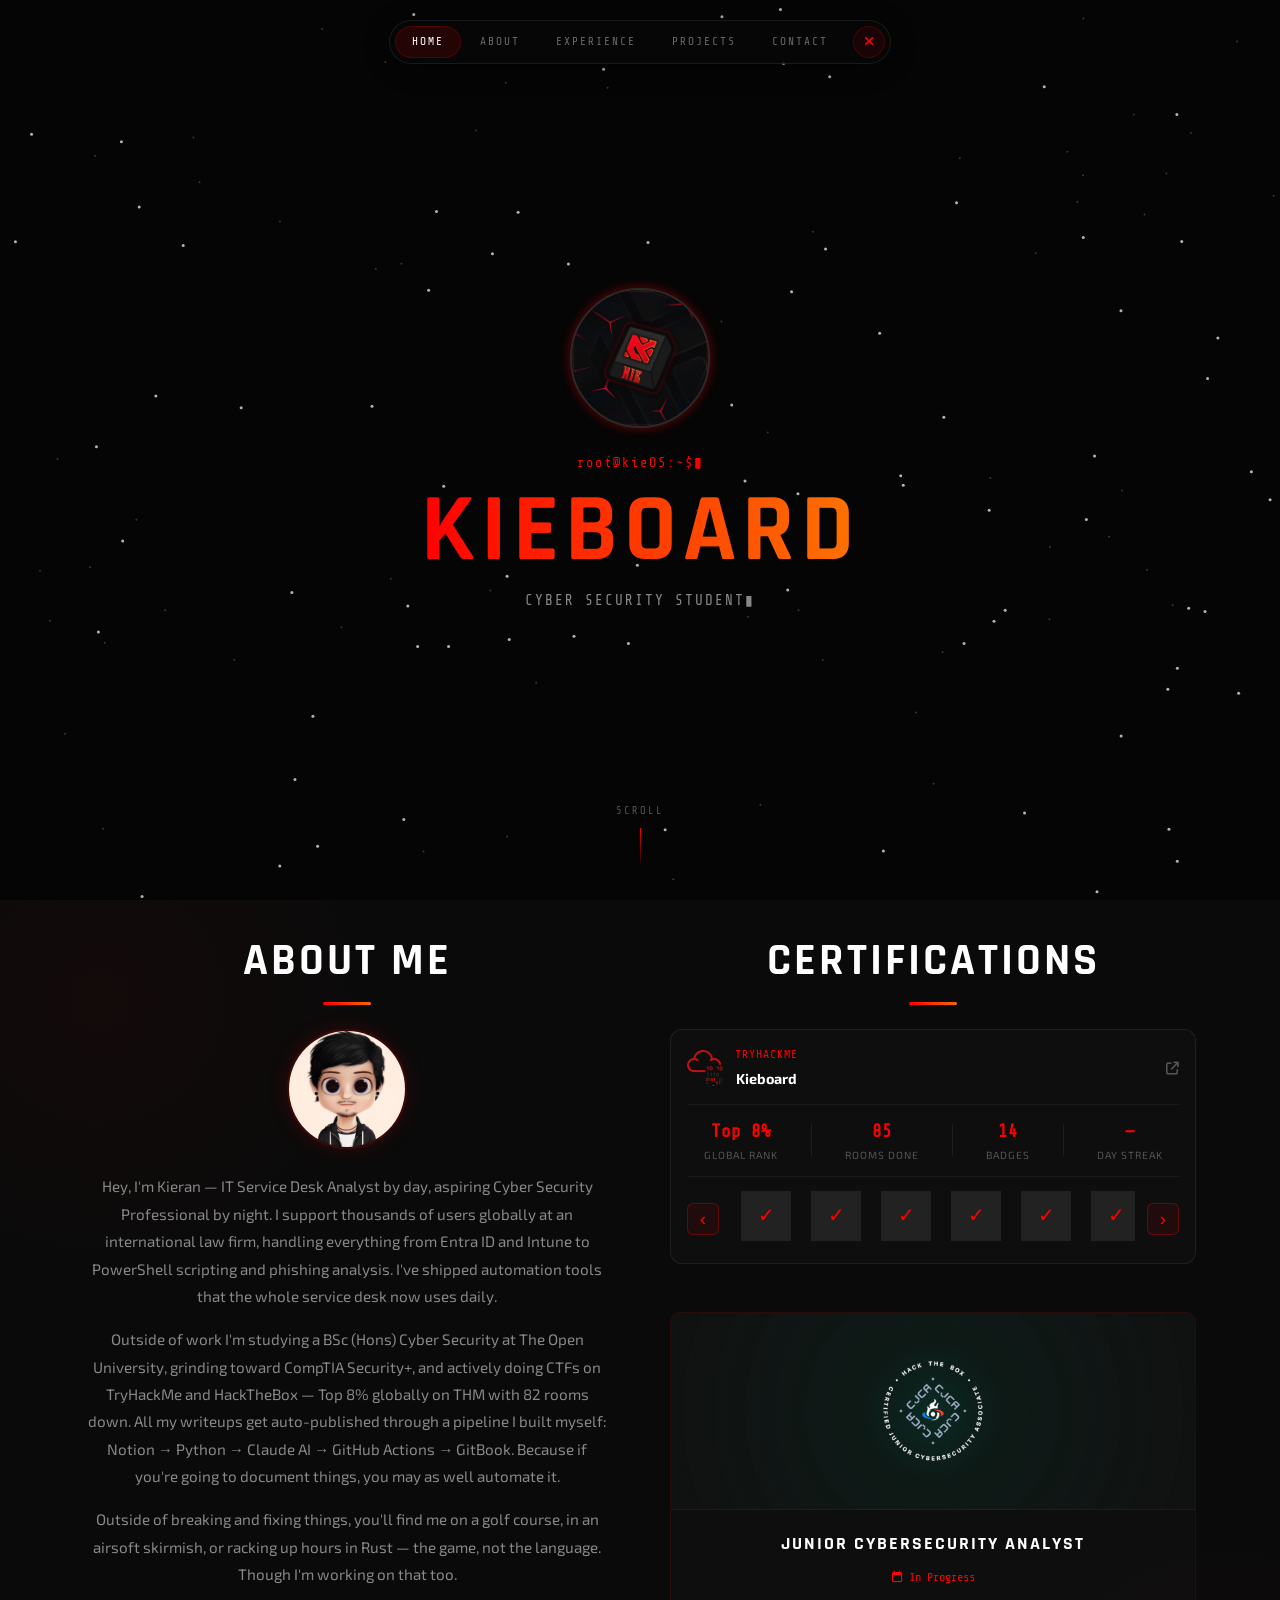
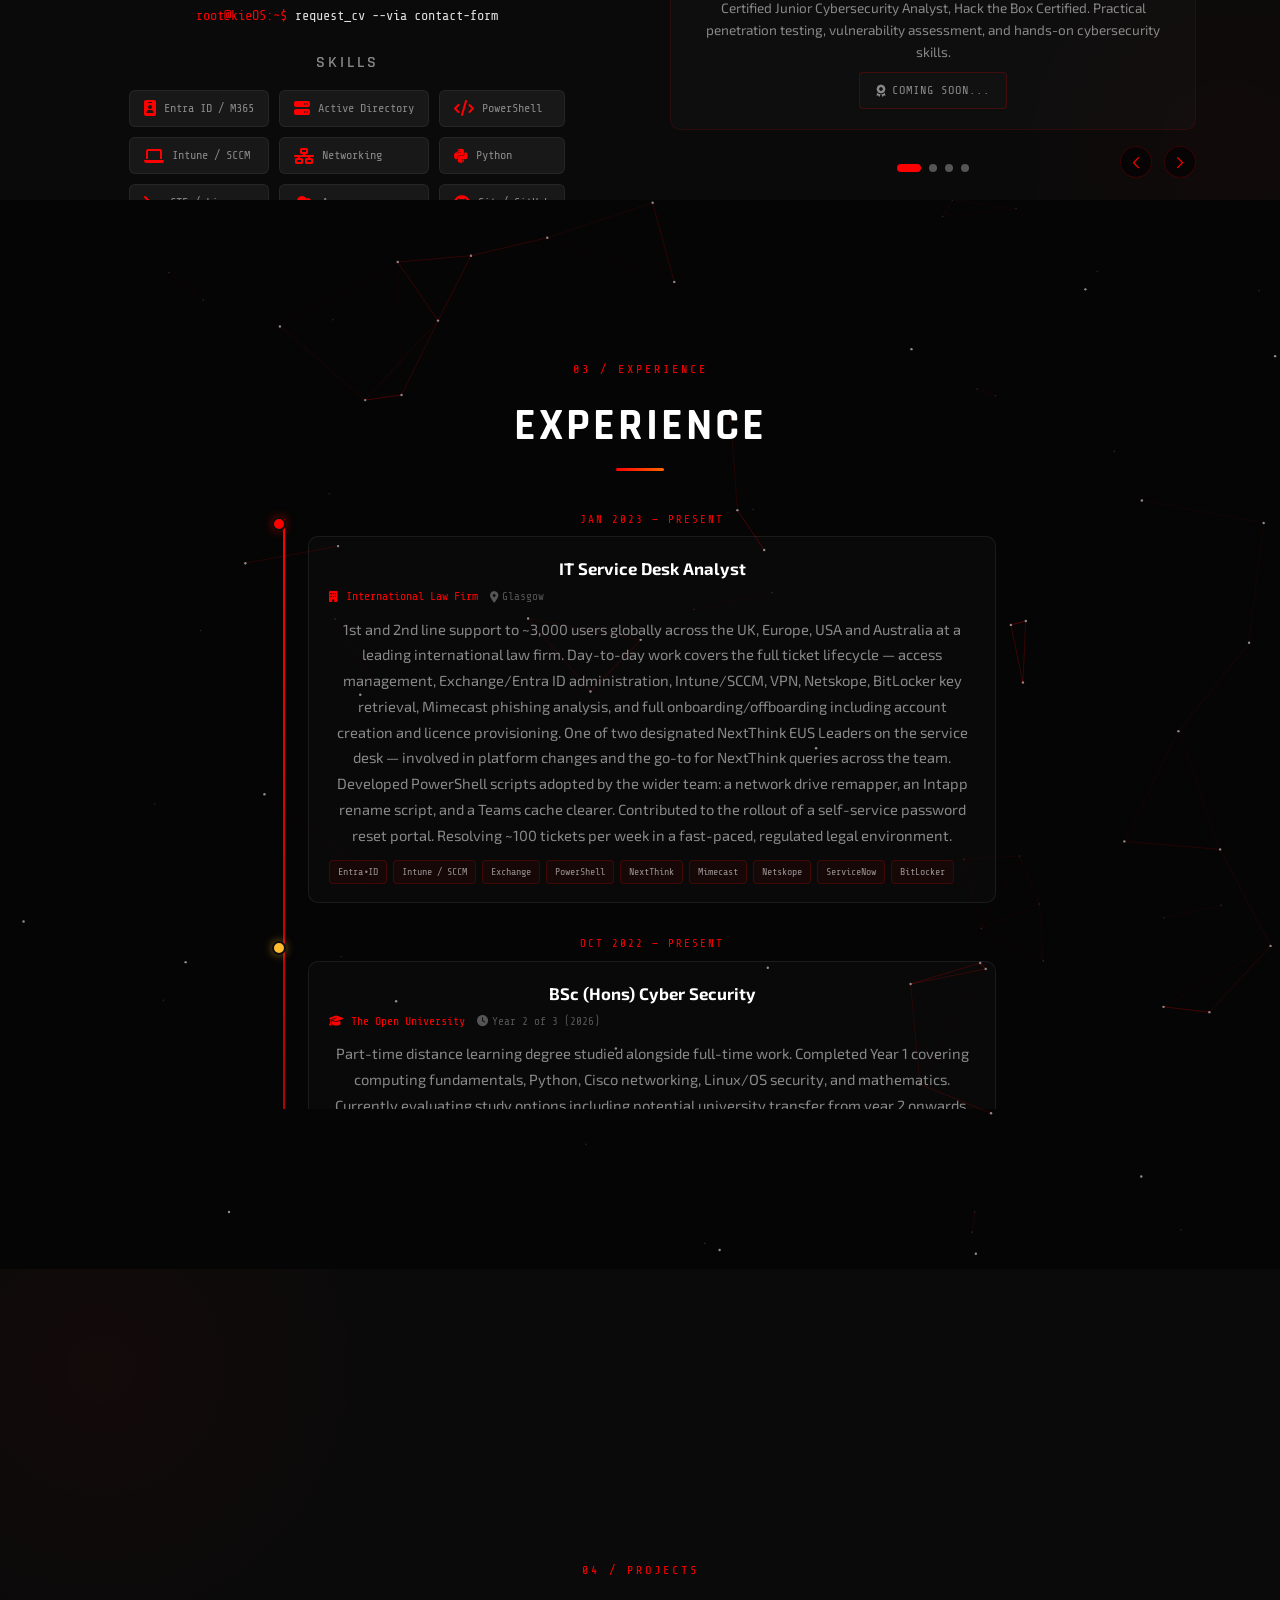
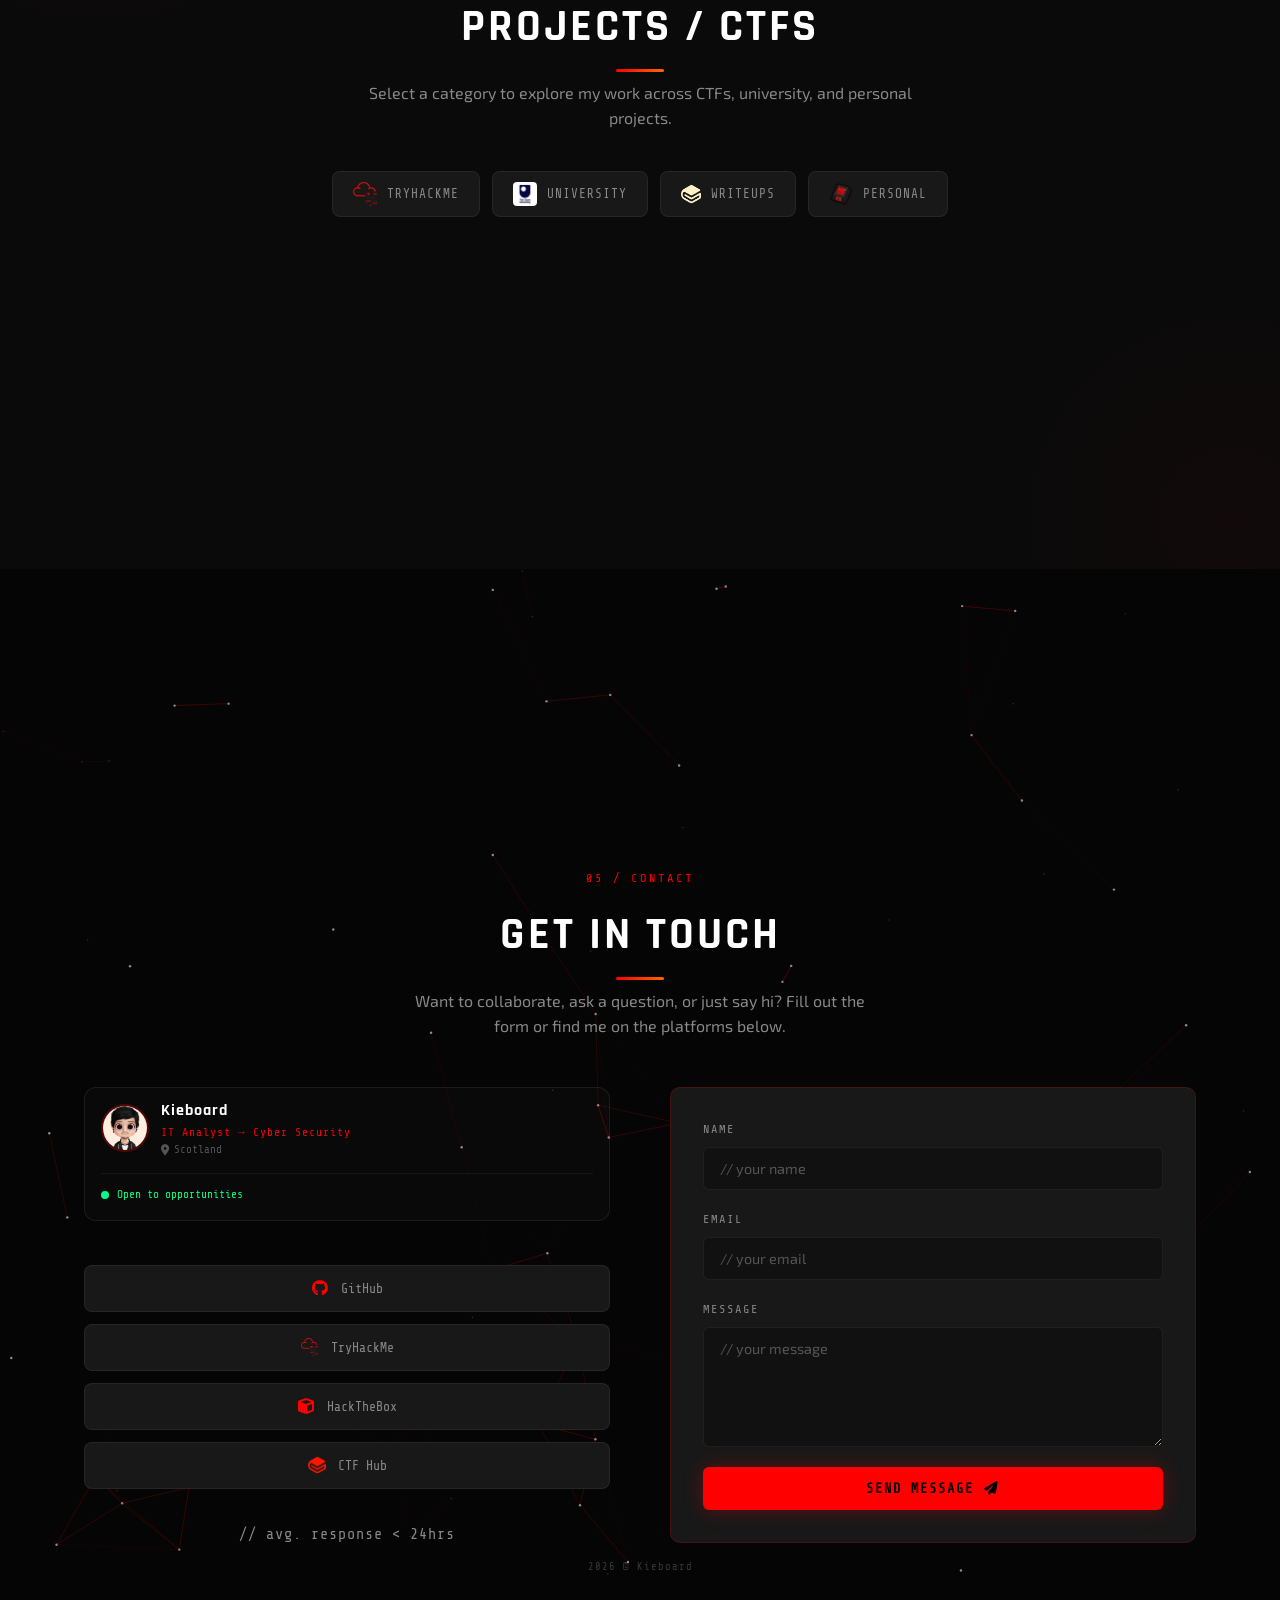
==== commit 7b05c1ce: "feat: Integrate audio system into Terminal component - Add Terminal/sounds.js audio manager module -" ====
--- a/index.html
+++ b/index.html
@@ -898,6 +898,7 @@
 <link rel="stylesheet" href="Terminal/style.css">
 <script src="Terminal/assets.js" defer></script>
 <script src="Terminal/main.js"></script>
+<script src="Terminal/sounds.js"></script>
 <script src="overlay.js"></script>
 
 <!-- Swiper JS -->
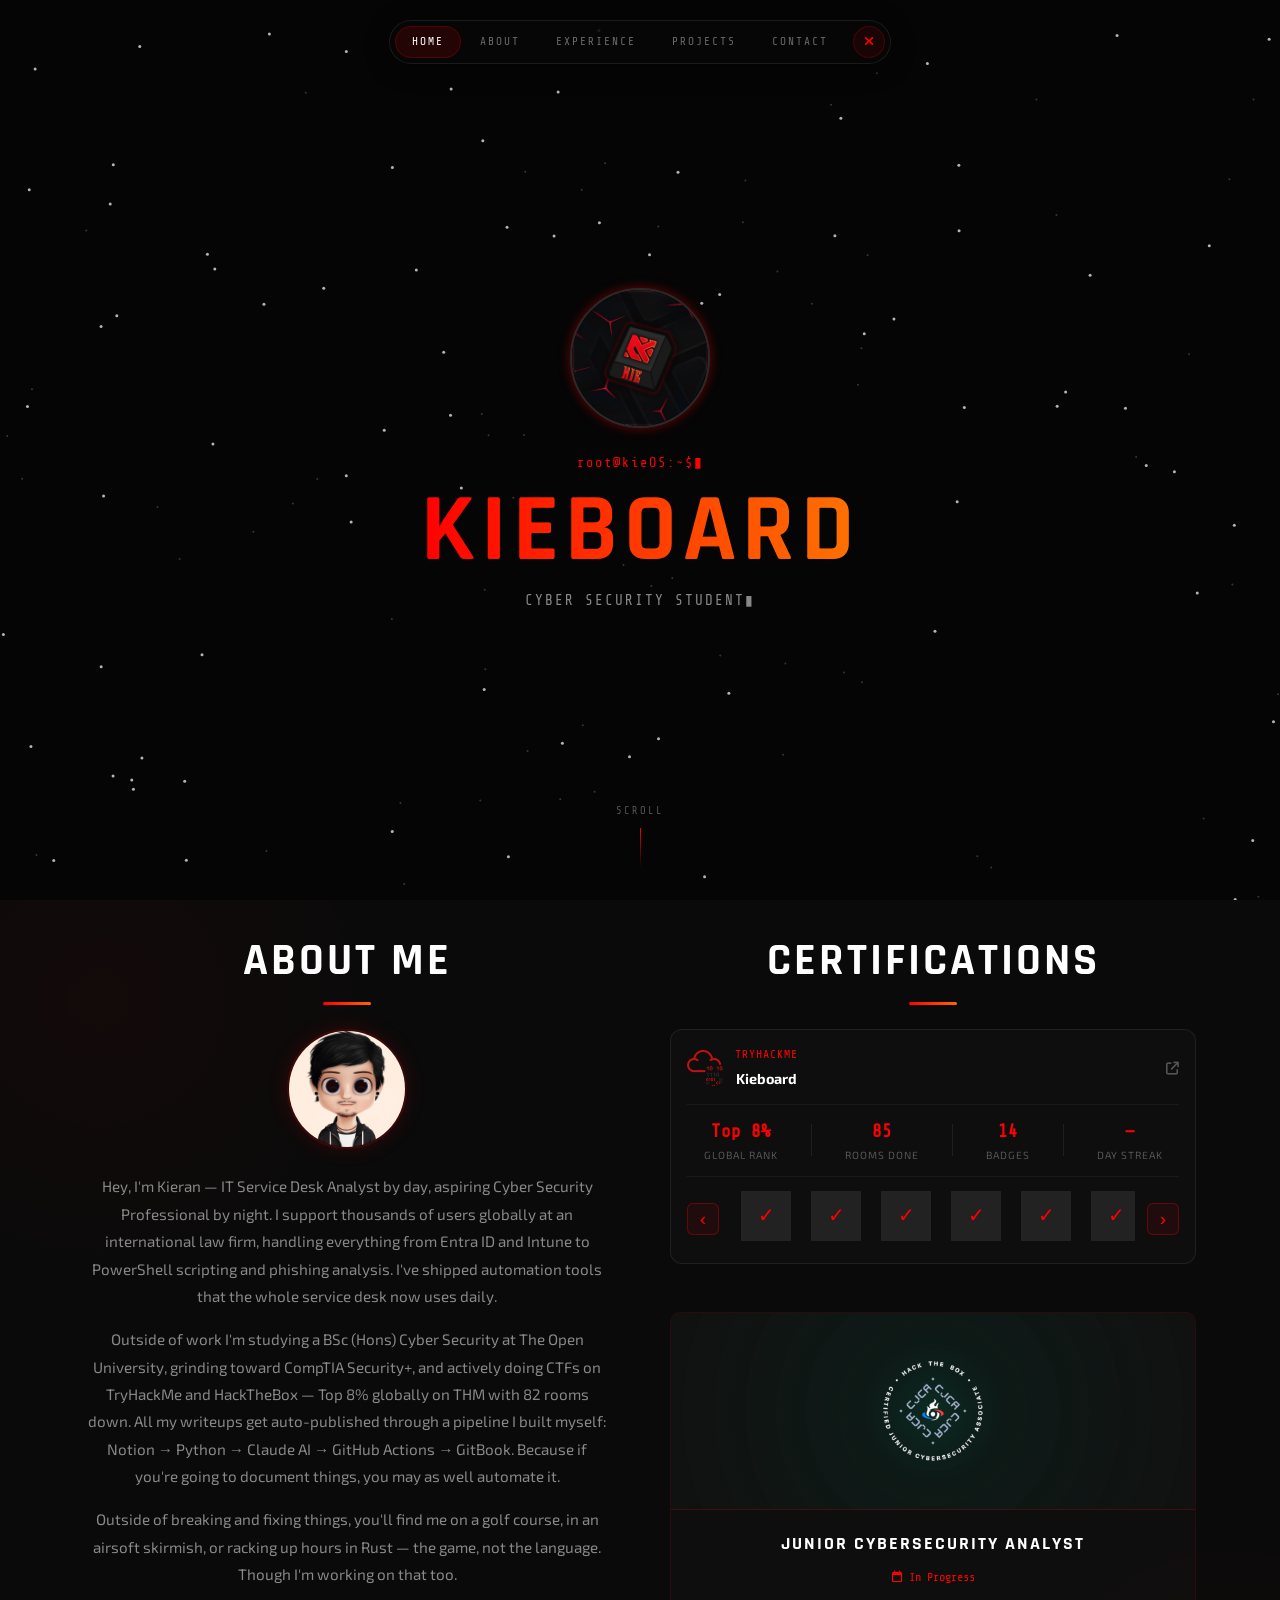
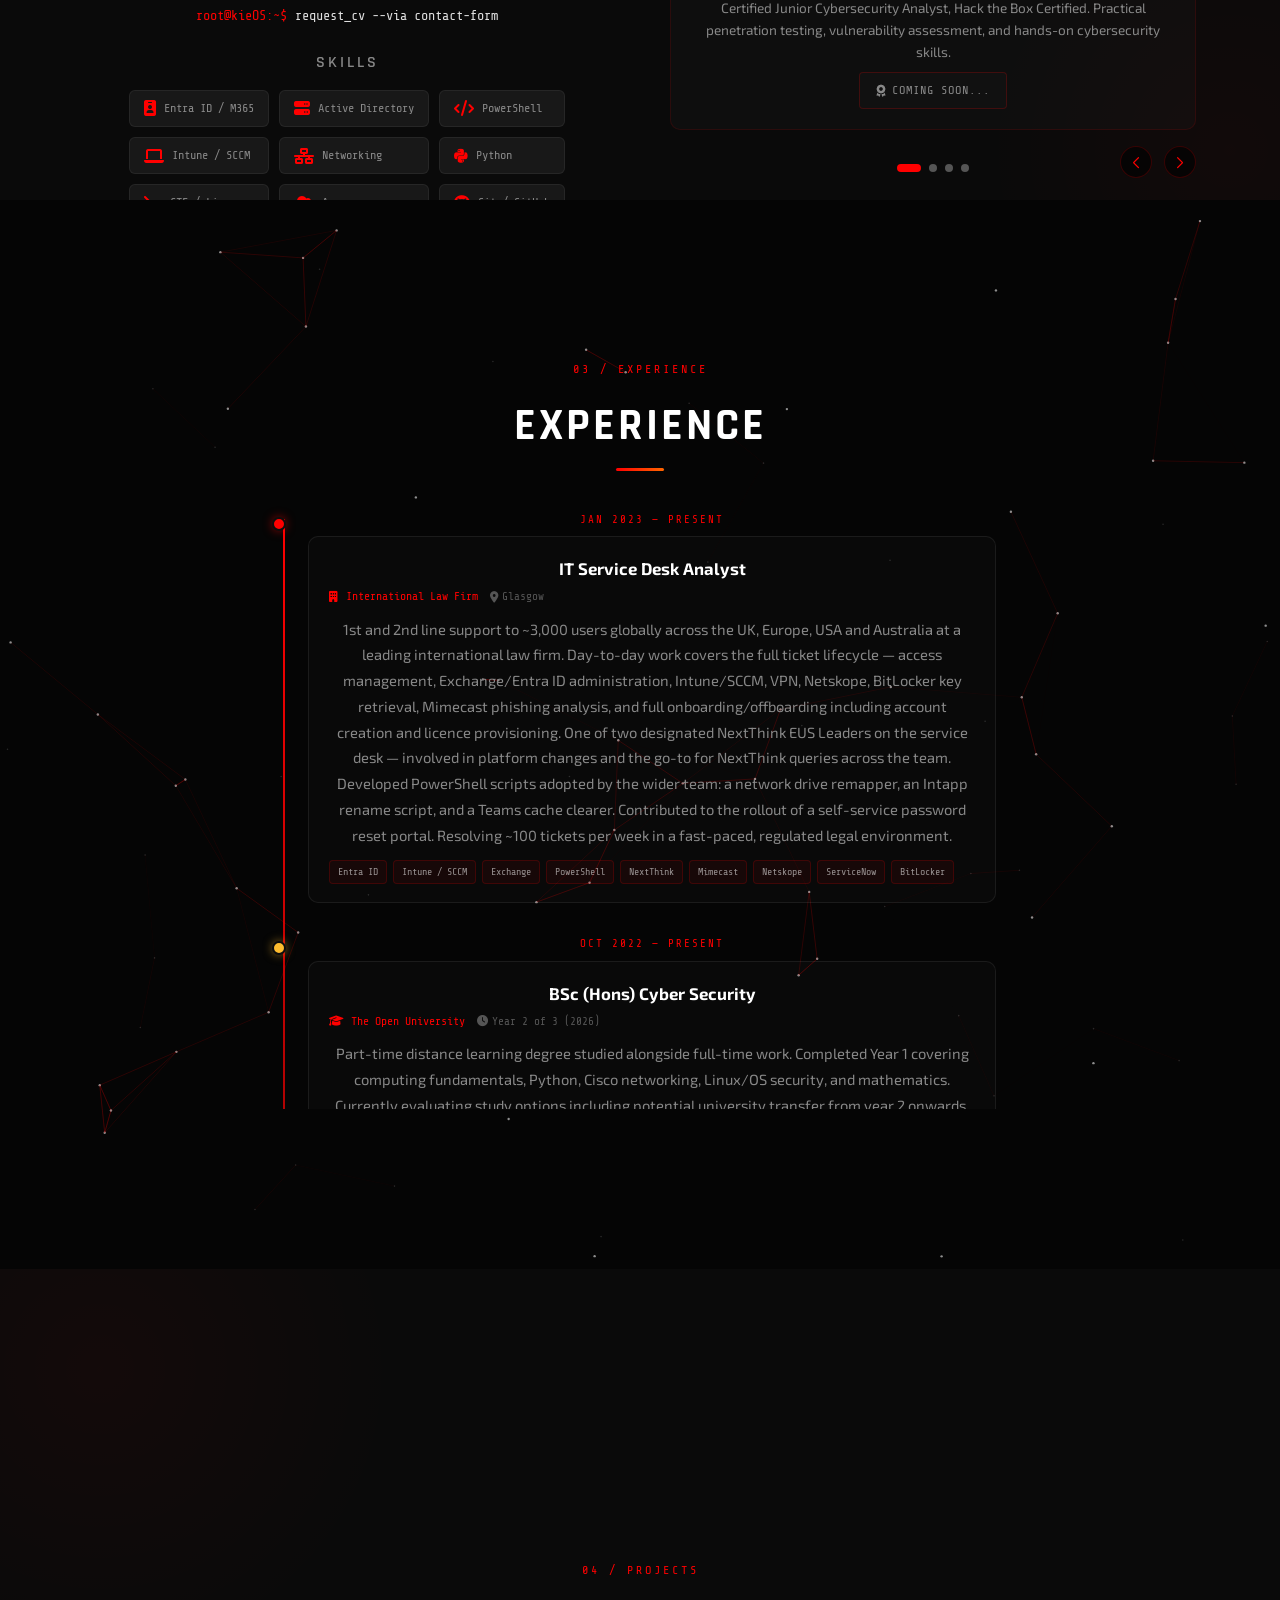
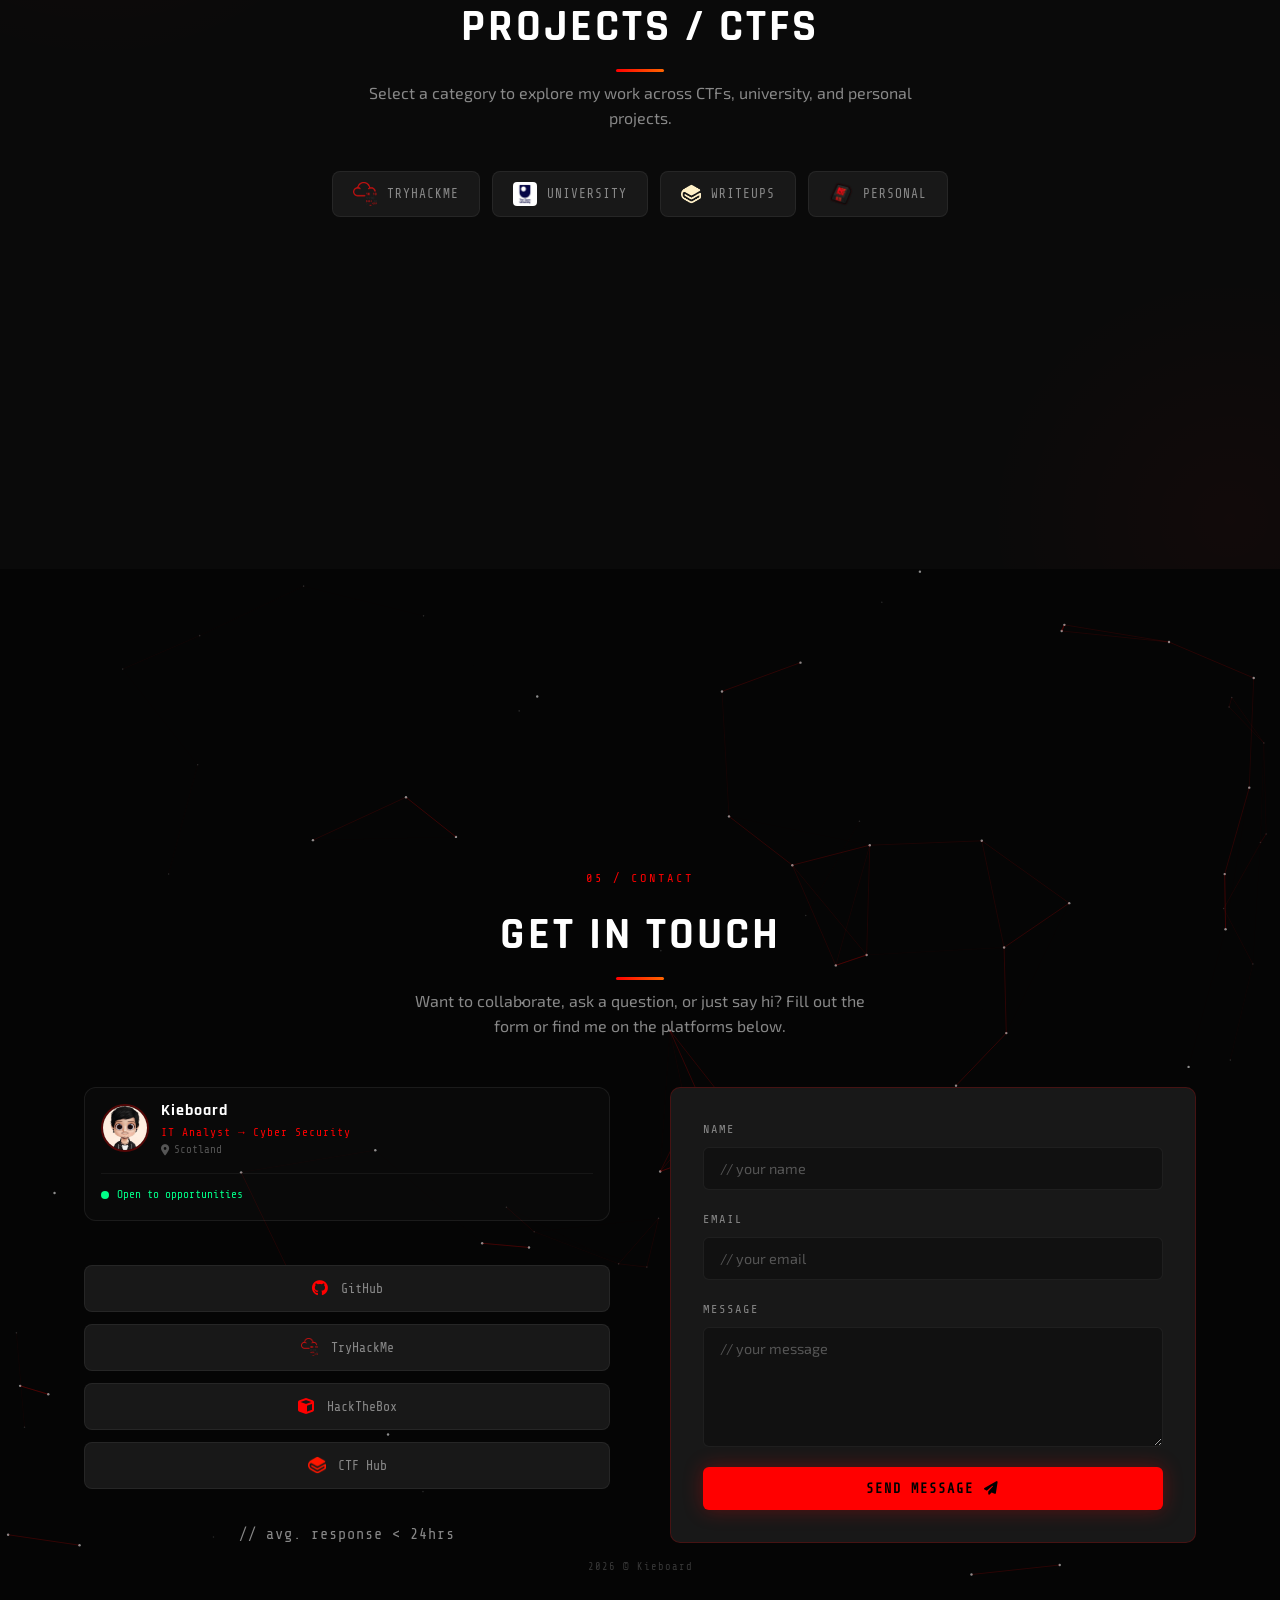
==== commit c9cc49c9: "feat: Add mute/unmute button to Terminal titlebar - Add speaker icon button in Terminal titlebar for" ====
--- a/index.html
+++ b/index.html
@@ -815,6 +815,9 @@
     <div class="term-menu-wrap">
       <button class="term-menu-btn" id="term-menu-btn" title="Commands">
         <span></span><span></span><span></span>
+      </button>
+      <button class="term-mute-btn" id="term-mute-btn" title="Toggle sound" aria-label="Toggle sound" onclick="TerminalAudio.toggleMute();">
+        <i class="fa-solid fa-volume-high"></i>
       </button>
       <div class="term-dropdown" id="term-dropdown">
         <div class="term-dropdown-header">──────────────────────</div>
--- a/styles.css
+++ b/styles.css
@@ -1 +1 @@
-body,html{overflow-x:hidden;max-width:100%}:root{--red:#ff0000;--red-dark:#cc0000;--red-dim:rgba(255, 0, 0, 0.15);--red-glow:rgba(255, 0, 0, 0.6);--orange:#ff6600;--bg:#050505;--bg-2:#0a0a0a;--bg-3:#111111;--surface:#181818;--border:rgba(255, 0, 0, 0.2);--border-dim:rgba(255, 255, 255, 0.06);--text:#e8e8e8;--text-dim:#888888;--text-muted:#555555;--font-display:'Rajdhani',sans-serif;--font-mono:'Share Tech Mono',monospace;--font-body:'Exo 2',sans-serif;--nav-height:64px;--radius:10px;--transition:0.3s ease}*,::after,::before{box-sizing:border-box;margin:0;padding:0}html{scroll-behavior:smooth;font-size:16px}body{font-family:var(--font-body);background-color:var(--bg);color:var(--text);overflow-x:hidden;line-height:1.6}img{max-width:100%;display:block}a{color:inherit;text-decoration:none}ul{list-style:none}::-webkit-scrollbar{width:6px}::-webkit-scrollbar-track{background:var(--bg)}::-webkit-scrollbar-thumb{background:var(--red-dark);border-radius:3px}.section-container{width:90%;max-width:1200px;margin:0 auto;padding:80px 20px;width:100%}section{width:100%;position:relative;scroll-margin-top:0}.section-label{font-family:var(--font-mono);font-size:.75rem;color:var(--red);letter-spacing:3px;text-transform:uppercase;margin-bottom:12px;text-align:center}section h2{font-family:var(--font-display);font-size:clamp(1.8rem, 4vw, 2.8rem);font-weight:700;text-transform:uppercase;letter-spacing:3px;color:#fff;margin-bottom:16px;position:relative;display:inline-block;white-space:nowrap}section h2::after{content:'';position:absolute;bottom:-8px;left:50%;transform:translateX(-50%);width:48px;height:3px;background:linear-gradient(90deg,var(--red),var(--orange));border-radius:2px;transition:width var(--transition)}section h2:hover::after{width:100%}.section-desc{color:var(--text-dim);font-size:1rem;max-width:560px;margin:0 auto 40px auto;text-align:center}.nav-shell{position:fixed;top:20px;left:50%;transform:translateX(-50%);z-index:1001;display:flex;align-items:center;justify-content:center}.nav-toggle-btn{width:40px;height:40px;background:rgba(8,8,8,.7);backdrop-filter:blur(24px);-webkit-backdrop-filter:blur(24px);border:1px solid rgba(255,255,255,.08);border-radius:50px;cursor:pointer;display:flex;flex-direction:column;align-items:center;justify-content:center;gap:5px;padding:0;margin-left:0;transition:all .4s cubic-bezier(.4, 0, .2, 1);box-shadow:0 4px 24px rgba(0,0,0,.4)}.nav-toggle-btn:hover{border-color:rgba(255,0,0,.3);box-shadow:0 4px 24px rgba(255,0,0,.1)}.nav-toggle-btn span{display:block;width:18px;height:1.5px;background:rgba(255,255,255,.7);border-radius:2px;transition:all .3s ease}.nav-shell.open .nav-toggle-btn{width:0;opacity:0;pointer-events:none;overflow:hidden;padding:0;border-width:0}.nav-expanded{display:flex;align-items:center;gap:4px;background:rgba(8,8,8,.7);backdrop-filter:blur(24px);-webkit-backdrop-filter:blur(24px);border:1px solid rgba(255,255,255,.08);border-radius:50px;padding:5px 5px 5px 0;box-shadow:0 4px 24px rgba(0,0,0,.4);max-width:0;opacity:0;overflow:hidden;pointer-events:none;transition:max-width .5s cubic-bezier(.4, 0, .2, 1),opacity .5s cubic-bezier(.4, 0, .2, 1),padding .5s cubic-bezier(.4, 0, .2, 1);white-space:nowrap;padding:5px 5px 5px 0}.nav-shell.open .nav-expanded{max-width:600px;opacity:1;pointer-events:all;padding:5px 5px 5px 5px}.nav-close-btn{width:32px;height:32px;background:rgba(255,0,0,.08);border:1px solid rgba(255,0,0,.2);border-radius:50%;cursor:pointer;display:flex;align-items:center;justify-content:center;color:var(--red);font-size:.85rem;flex-shrink:0;margin-right:0;margin-left:4px;transition:all .2s ease;min-width:32px;opacity:1!important;visibility:visible!important}.nav-close-btn:hover{background:rgba(255,0,0,.18);border-color:var(--red)}.nav-logo{display:none}.nav-links{display:flex;gap:2px;align-items:center;list-style:none;margin:0;padding:0}.nav-links li{display:flex;align-items:center}.nav-link{font-family:var(--font-mono);font-size:.7rem;color:rgba(255,255,255,.4);text-transform:uppercase;letter-spacing:2px;transition:all var(--transition);display:flex;align-items:center;height:32px;padding:0 16px;border-radius:30px;border:1px solid transparent;line-height:1}.nav-link::after{display:none}.nav-link:hover{color:rgba(255,255,255,.8);background:rgba(255,255,255,.05)}.nav-link.active{color:#fff;background:rgba(255,0,0,.12);border-color:rgba(255,0,0,.2)}.nav-toggle{display:none;flex-direction:column;gap:5px;background:0 0;border:none;cursor:pointer;padding:4px}.nav-toggle span{display:block;width:24px;height:2px;background:#fff;border-radius:2px;transition:transform var(--transition),opacity var(--transition)}#home{position:relative;height:100vh;min-height:600px;display:flex;align-items:center;justify-content:center;overflow:hidden;background:var(--bg)}#background-canvas{position:fixed;top:0;left:0;width:100%;height:100%;z-index:0;pointer-events:none}.home-content{position:relative;z-index:1;display:flex;flex-direction:column;align-items:center;text-align:center;gap:24px;padding:0 20px}.home-logo-wrap{position:relative}.home-logo{width:140px;height:140px;border-radius:50%;object-fit:cover;border:2px solid rgba(255,255,255,.15);box-shadow:0 0 12px rgba(255,0,0,.4);animation:logoFloat 4s ease-in-out infinite;transition:transform var(--transition),box-shadow var(--transition)}.home-logo:hover{transform:scale(1.05);box-shadow:0 0 24px rgba(255,0,0,.6)}@keyframes logoFloat{0%,100%{transform:translateY(0)}50%{transform:translateY(-8px)}}.home-text{display:flex;flex-direction:column;align-items:center;gap:10px}.terminal-line{font-family:var(--font-mono);font-size:.85rem;color:var(--red);letter-spacing:2px}.terminal-blink{animation:blink 1.1s step-end infinite}@keyframes blink{0%,100%{opacity:1}50%{opacity:0}}.home-text h1{font-family:var(--font-display);font-size:clamp(3rem, 10vw, 6rem);font-weight:700;text-transform:uppercase;letter-spacing:6px;background:linear-gradient(90deg,red,#ff7300);-webkit-background-clip:text;background-clip:text;-webkit-text-fill-color:transparent;line-height:1;animation:titleIn .8s ease-out both}@keyframes titleIn{from{opacity:0;transform:translateY(20px)}to{opacity:1;transform:translateY(0)}}.home-subtitle{font-family:var(--font-mono);font-size:clamp(.7rem, 1.5vw, .9rem);color:var(--text-dim);letter-spacing:2px;text-transform:uppercase;margin:0;animation:titleIn .8s ease-out .2s both}.divider{color:var(--red);margin:0 8px}.home-buttons{display:flex;flex-wrap:wrap;gap:12px;justify-content:center;animation:titleIn .8s ease-out .4s both}.cta-button{font-family:var(--font-mono);font-size:.8rem;text-transform:uppercase;letter-spacing:2px;padding:12px 28px;border-radius:4px;transition:all var(--transition);cursor:pointer}.cta-button.primary{background:var(--red);color:#000;font-weight:700;box-shadow:0 0 20px rgba(255,0,0,.4)}.cta-button.primary:hover{background:var(--orange);transform:translateY(-2px);box-shadow:0 0 30px rgba(255,102,0,.5)}.cta-button.secondary{background:0 0;color:var(--text);border:1px solid var(--border)}.cta-button.secondary:hover{border-color:var(--red);color:var(--red);transform:translateY(-2px)}.scroll-indicator{position:absolute;bottom:32px;left:50%;transform:translateX(-50%);display:flex;flex-direction:column;align-items:center;gap:8px;font-family:var(--font-mono);font-size:.65rem;color:var(--text-muted);letter-spacing:2px;text-transform:uppercase;animation:fadeIn 1s ease 1s both;z-index:10;pointer-events:none}.scroll-arrow{width:1px;height:40px;background:linear-gradient(to bottom,var(--red),transparent);animation:scrollPulse 2s ease-in-out infinite}@keyframes scrollPulse{0%,100%{opacity:.3;transform:scaleY(1)}50%{opacity:1;transform:scaleY(1.1)}}@keyframes fadeIn{from{opacity:0}to{opacity:1}}#about{background:var(--bg-2);position:relative;overflow:hidden;width:100%;display:flex;align-items:center;justify-content:center;min-height:100vh;height:100vh;scroll-margin-top:0}#about::before{content:'';position:absolute;top:-200px;left:-200px;width:600px;height:600px;background:radial-gradient(circle,rgba(255,0,0,.04) 0,transparent 70%);pointer-events:none;z-index:0}#about::after{content:'';position:absolute;bottom:-200px;right:-200px;width:500px;height:500px;background:radial-gradient(circle,rgba(255,0,0,.03) 0,transparent 70%);pointer-events:none;z-index:0}#about .section-container,#contact .section-container,#projects .section-container{width:90%;max-width:1200px;padding:20px;position:relative;z-index:1}.about-grid{display:grid;grid-template-columns:1fr 1fr;gap:60px;align-items:start;width:100%;box-sizing:border-box}.about-bio{display:flex;flex-direction:column;gap:16px;min-width:0;align-items:center;text-align:center}.about-certs{display:flex;flex-direction:column;gap:16px;min-width:0;align-items:center;text-align:center}.about-bio p{color:var(--text-dim);font-size:.95rem;line-height:1.8;margin:0}.profile-pic-wrap{position:relative;width:fit-content;margin-bottom:8px}.profile-pic{width:120px;height:120px;border-radius:50%;object-fit:cover;border:2px solid var(--border);box-shadow:0 0 20px var(--red-dim);transition:box-shadow var(--transition),transform var(--transition)}.profile-pic:hover{box-shadow:0 0 40px var(--red-glow);transform:scale(1.03)}.social-links{display:flex;gap:16px;margin-top:4px;justify-content:center}.social-icon{width:40px;height:40px;display:flex;align-items:center;justify-content:center;border-radius:8px;border:1px solid var(--border-dim);font-size:1.1rem;color:var(--text-dim);transition:all var(--transition)}.social-icon:hover{color:var(--red);border-color:var(--red);background:var(--red-dim);transform:translateY(-2px);box-shadow:0 0 12px var(--red-dim)}.skills-section{margin-top:8px;width:100%}.skills-heading{font-family:var(--font-display);font-size:1rem;font-weight:600;text-transform:uppercase;letter-spacing:3px;color:var(--text-dim);margin-bottom:14px}.skills-grid{display:grid;grid-template-columns:repeat(3,auto);justify-content:center;gap:10px;width:100%}.skill-item{display:inline-flex;align-items:center;gap:8px;padding:8px 14px;border-radius:6px;border:1px solid var(--border-dim);background:var(--surface);font-family:var(--font-mono);font-size:.75rem;color:var(--text-dim);transition:all var(--transition);cursor:default;white-space:nowrap}.skill-item i{font-size:1rem;color:var(--red)}.skill-item:hover{border-color:var(--red);color:var(--text);background:var(--red-dim);transform:translateY(-2px)}.about-certs{display:flex;flex-direction:column;gap:16px;min-width:0}.cert-swiper{width:100%;padding-bottom:48px!important;padding-top:12px!important;overflow:hidden!important;position:relative}.cert-card{background:rgba(255,255,255,.02);border:1px solid rgba(255,0,0,.12);border-radius:var(--radius);overflow:hidden;display:flex;flex-direction:column;transition:box-shadow var(--transition),transform var(--transition),border-color var(--transition)}.cert-card:hover{box-shadow:0 0 40px rgba(255,0,0,.15),0 8px 32px rgba(0,0,0,.6);transform:translateY(-3px);border-color:rgba(255,0,0,.4)}.cert-img-wrap{background:radial-gradient(circle at center,rgba(255,0,0,.04) 0,var(--bg-3) 100%);padding:28px;display:flex;align-items:center;justify-content:center;border-bottom:1px solid var(--border);min-height:160px;position:relative}.cert-img-wrap img{max-height:140px;max-width:140px;width:auto;object-fit:contain;margin:0 auto;transition:transform var(--transition);mix-blend-mode:normal;filter:drop-shadow(0 0 12px rgba(255,0,0,.15))}.cert-img-wrap.cert-img-sec{background:radial-gradient(circle at center,rgba(255,0,0,.06) 0,var(--bg-3) 100%)}.cert-img-wrap.cert-img-sec img{filter:drop-shadow(0 0 14px rgba(255,0,0,.3))}.cert-card:hover .cert-img-wrap.cert-img-sec img{filter:drop-shadow(0 0 24px rgba(255,0,0,.7))!important;transform:scale(1.05)}.cert-img-wrap.cert-img-htb{background:radial-gradient(circle at center,rgba(0,200,150,.08) 0,var(--bg-3) 100%)}.cert-img-wrap.cert-img-htb img{filter:drop-shadow(0 0 14px rgba(0,200,150,.4))}.cert-card:hover .cert-img-wrap.cert-img-htb img{filter:drop-shadow(0 0 24px rgba(0,200,150,.8))!important;transform:scale(1.05)}.cert-img-wrap.cert-img-google{background:radial-gradient(circle at center,rgba(100,180,255,.08) 0,var(--bg-3) 100%)}.cert-img-wrap.cert-img-google img{filter:drop-shadow(0 0 14px rgba(100,180,255,.4))}.cert-card:hover .cert-img-wrap.cert-img-google img{filter:drop-shadow(0 0 24px rgba(100,180,255,.8))!important;transform:scale(1.05)}.cert-img-wrap:has(img[src*=git]){background:radial-gradient(circle at center,rgba(30,110,180,.08) 0,var(--bg-3) 100%)}.cert-img-wrap img[src*=git]{filter:drop-shadow(0 0 14px rgba(30,110,180,.4))}.cert-card:hover .cert-img-wrap img[src*=git]{filter:drop-shadow(0 0 24px rgba(30,110,180,.8))}.cert-card:hover .cert-img-wrap img,.cert-img-wrap img:hover{mix-blend-mode:normal;transform:scale(1.05)}.cert-info{padding:20px;display:flex;flex-direction:column;gap:10px;flex:1;align-items:center;text-align:center}.cert-info h4{font-family:var(--font-display);font-size:1.1rem;font-weight:700;text-transform:uppercase;letter-spacing:2px;color:#fff}.cert-date{font-family:var(--font-mono);font-size:.75rem;color:var(--red);display:flex;align-items:center;justify-content:center;gap:6px}.cert-info p{font-size:.85rem;color:var(--text-dim);line-height:1.6;flex:1;text-align:center}.cert-btn{display:inline-flex;align-items:center;gap:6px;font-family:var(--font-mono);font-size:.75rem;text-transform:uppercase;letter-spacing:1px;padding:8px 16px;border-radius:4px;background:var(--bg-3);border:1px solid var(--border);color:var(--text-dim);width:fit-content;transition:all var(--transition)}.cert-btn:hover{border-color:var(--red);color:var(--red);background:var(--red-dim)}.swiper-pagination{bottom:0!important}.swiper-pagination-bullet{background:var(--text-muted)!important;opacity:1!important;width:8px!important;height:8px!important}.swiper-pagination-bullet-active{background:var(--red)!important;width:24px!important;border-radius:4px!important;transition:width .3s ease!important}.swiper-button-next,.swiper-button-prev{color:var(--red)!important;width:32px!important;height:32px!important;background:rgba(0,0,0,.6)!important;border-radius:50%!important;border:1px solid var(--border)!important;top:auto!important;bottom:0!important;transform:none!important;margin-top:0!important}.swiper-button-prev{left:auto!important;right:44px!important}.swiper-button-next{right:0!important}.swiper-button-next::after,.swiper-button-prev::after{font-size:11px!important;font-weight:900!important}#projects{background:var(--bg-2);position:relative;width:100%;display:flex;align-items:center;justify-content:center;min-height:100vh;padding:60px 0;overflow:hidden}#projects::before{content:'';position:absolute;top:-200px;left:-200px;width:600px;height:600px;background:radial-gradient(circle,rgba(255,0,0,.04) 0,transparent 70%);pointer-events:none;z-index:0}#projects::after{content:'';position:absolute;bottom:-200px;right:-200px;width:500px;height:500px;background:radial-gradient(circle,rgba(255,0,0,.03) 0,transparent 70%);pointer-events:none;z-index:0}#projects .section-container{text-align:center;padding-top:0;position:relative;z-index:1}.project-tabs{display:flex;gap:12px;margin-bottom:40px;flex-wrap:wrap;justify-content:center}.tab-btn{display:flex;align-items:center;gap:10px;padding:10px 20px;background:var(--surface);border:1px solid var(--border-dim);border-radius:8px;color:var(--text-dim);font-family:var(--font-mono);font-size:.8rem;text-transform:uppercase;letter-spacing:1px;cursor:pointer;transition:all var(--transition)}.tab-btn img{width:24px;height:24px;border-radius:4px;object-fit:cover}.tab-btn:hover{border-color:var(--border);color:var(--text)}.tab-btn.active{border-color:var(--red);color:#fff;background:var(--red-dim);box-shadow:0 0 12px var(--red-dim)}.project-panels{position:relative;width:100%}.project-panel{display:none;animation:panelIn .3s ease forwards}.project-panel.active{display:block}@keyframes panelIn{from{opacity:0;transform:translateY(10px)}to{opacity:1;transform:translateY(0)}}.writeups-loading{display:flex;align-items:center;justify-content:center;gap:12px;padding:60px 0;color:var(--text-muted);font-family:var(--font-mono);font-size:.8rem;letter-spacing:1px}.writeups-subtabs{display:flex;gap:10px;justify-content:center;margin-bottom:32px;flex-wrap:wrap}.subtab-btn{display:flex;align-items:center;gap:8px;padding:8px 18px;background:var(--surface);border:1px solid var(--border-dim);border-radius:8px;color:var(--text-dim);font-family:var(--font-mono);font-size:.75rem;text-transform:uppercase;letter-spacing:1px;cursor:pointer;transition:all var(--transition)}.subtab-btn img{width:20px;height:20px;border-radius:4px;object-fit:cover}.subtab-btn:hover{border-color:var(--border);color:var(--text)}.subtab-btn.active{border-color:var(--red);color:#fff;background:var(--red-dim);box-shadow:0 0 10px var(--red-dim)}.project-grid{display:grid;grid-template-columns:repeat(auto-fit,minmax(240px,280px));gap:20px;width:100%;justify-content:center}.project-card{background:var(--surface);border:1px solid var(--border-dim);border-radius:var(--radius);overflow:hidden;cursor:pointer;transition:all var(--transition);text-decoration:none;color:inherit;display:flex;flex-direction:column;width:100%}.project-card:hover{border-color:var(--red);transform:translateY(-4px);box-shadow:0 8px 30px rgba(255,0,0,.15)}.project-card.coming-soon{cursor:default;opacity:.6}.project-card-img{background:var(--bg-3);height:160px;display:flex;align-items:center;justify-content:center;overflow:hidden;border-bottom:1px solid var(--border-dim)}.project-card-img img{width:100%;height:100%;object-fit:contain;padding:16px;transition:transform .4s ease}.project-card:hover .project-card-img img{transform:scale(1.05)}.placeholder-img{font-size:2.5rem;color:var(--text-muted)}.project-card-body{padding:16px;display:flex;flex-direction:column;gap:8px;flex:1;align-items:center;text-align:center}.project-card-body h4{font-family:var(--font-display);font-size:1rem;font-weight:700;text-transform:uppercase;letter-spacing:2px;color:#fff}.project-card-body p{font-size:.82rem;color:var(--text-dim);line-height:1.5;flex:1}.project-tags{display:flex;flex-wrap:wrap;gap:6px;margin-top:4px;justify-content:center}.tag{font-family:var(--font-mono);font-size:.65rem;text-transform:uppercase;letter-spacing:1px;padding:3px 8px;border-radius:3px;background:var(--red-dim);color:var(--red);border:1px solid rgba(255,0,0,.2)}#contact{background:var(--bg);position:relative;overflow:hidden;width:100%;display:flex;flex-direction:column;align-items:center;justify-content:flex-start;min-height:100vh;padding:280px 0 40px}#contact::before{display:none}.contact-header{text-align:center;margin-bottom:0}.contact-grid{display:grid;grid-template-columns:1fr 1fr;gap:60px;align-items:start;width:100%}.contact-info{display:flex;flex-direction:column;gap:16px;align-items:stretch;text-align:left}.contact-info p{color:var(--text-dim);font-size:.95rem;line-height:1.8}.contact-profile-card{background:rgba(255,255,255,.02);border:1px solid rgba(255,255,255,.07);border-radius:12px;padding:16px;margin-bottom:20px;transition:border-color .25s;width:100%}.contact-profile-card:hover{border-color:rgba(255,0,0,.25)}.contact-profile-top{display:flex;align-items:flex-start;gap:12px;margin-bottom:14px}.contact-avatar{width:48px;height:48px;border-radius:50%;object-fit:cover;object-position:center 20%;border:2px solid rgba(255,0,0,.3);flex-shrink:0}.contact-profile-text{display:flex;flex-direction:column;gap:0;margin-top:-6px}.contact-handle{font-family:var(--font-display);font-size:1rem;font-weight:700;color:#fff;letter-spacing:1px}.contact-role{font-family:var(--font-mono);font-size:.7rem;color:var(--red);letter-spacing:1px}.contact-location{font-family:var(--font-mono);font-size:.68rem;color:var(--text-muted);display:flex;align-items:center;gap:5px}.contact-status{display:flex;align-items:center;gap:8px;font-family:var(--font-mono);font-size:.7rem;color:#0f8;padding-top:12px;border-top:1px solid rgba(255,255,255,.05)}.status-dot{width:8px;height:8px;border-radius:50%;background:#0f8;flex-shrink:0;animation:statusPulse 2s ease-in-out infinite}@keyframes statusPulse{0%,100%{box-shadow:0 0 0 0 rgba(0,255,136,.4)}50%{box-shadow:0 0 0 6px rgba(0,255,136,0)}}.contact-response{font-family:var(--font-mono);font-size:.68rem;color:rgba(255,0,0,.4);letter-spacing:1px;margin-top:16px;text-align:center}.contact-links{display:flex;flex-direction:column;gap:12px;margin-top:8px;width:100%}.contact-link{display:flex;align-items:center;gap:12px;font-family:var(--font-mono);font-size:.82rem;color:var(--text-dim);padding:12px 16px;border-radius:8px;border:1px solid var(--border-dim);background:var(--surface);transition:all var(--transition);justify-content:center}.contact-link i{font-size:1rem;color:var(--red);width:18px;text-align:center}.contact-link-icon{font-size:1rem;color:var(--red);width:18px;text-align:center;flex-shrink:0}.contact-link-img{width:18px;height:18px;object-fit:contain;border-radius:3px;flex-shrink:0}.contact-link-svg{width:18px;height:18px;flex-shrink:0;color:var(--red)}.contact-link:hover{border-color:var(--red);color:var(--text);background:var(--red-dim);transform:translateY(-2px)}.platform-badges{display:flex;flex-direction:column;gap:10px;align-items:flex-start;margin-top:8px;width:100%}.badge-link{display:block;width:320px;height:60px;border-radius:8px;overflow:hidden;transition:transform var(--transition),box-shadow var(--transition);flex-shrink:0;position:relative}.badge-link:hover{transform:translateY(-2px);box-shadow:0 4px 20px rgba(255,0,0,.2)}.badge-link iframe{width:500px;height:200px;border:none;display:block;pointer-events:none;transform:scale(.64);transform-origin:top left}.htb-badge-img{width:320px;height:60px;display:block;object-fit:cover;object-position:top left}.contact-form-wrap{width:100%}.contact-form{display:flex;flex-direction:column;gap:20px;background:var(--surface);border:1px solid var(--border);border-radius:var(--radius);padding:32px}.form-group{display:flex;flex-direction:column;gap:8px}.form-group label{font-family:var(--font-mono);font-size:.75rem;text-transform:uppercase;letter-spacing:2px;color:var(--text-dim)}.form-group input,.form-group textarea{background:var(--bg-3);border:1px solid var(--border-dim);border-radius:6px;padding:12px 16px;color:var(--text);font-family:var(--font-body);font-size:.9rem;transition:border-color var(--transition),box-shadow var(--transition);outline:0;width:100%}.form-group input::placeholder,.form-group textarea::placeholder{color:var(--text-muted)}.form-group input:focus,.form-group textarea:focus{border-color:var(--red);box-shadow:0 0 0 3px rgba(255,0,0,.08)}.form-group textarea{height:120px;resize:vertical;min-height:80px}.submit-btn{display:flex;align-items:center;justify-content:center;gap:10px;padding:14px 28px;background:var(--red);color:#000;font-family:var(--font-mono);font-size:.85rem;font-weight:700;text-transform:uppercase;letter-spacing:2px;border:none;border-radius:6px;cursor:pointer;transition:all var(--transition);box-shadow:0 0 20px rgba(255,0,0,.3)}.submit-btn:hover{background:var(--orange);transform:translateY(-2px);box-shadow:0 0 30px rgba(255,102,0,.4)}.submit-btn.loading{opacity:.7;pointer-events:none;cursor:not-allowed}.form-feedback{margin-top:12px;padding:12px 16px;border-radius:8px;font-family:var(--font-mono);font-size:.8rem;letter-spacing:1px;display:none;align-items:center;gap:8px}.form-feedback.success{display:flex;background:rgba(0,255,100,.08);border:1px solid rgba(0,255,100,.25);color:#00ff64}.form-feedback.error{display:flex;background:rgba(255,0,0,.08);border:1px solid rgba(255,0,0,.25);color:var(--red)}.footer{background:0 0;width:100%;padding:16px 5%;margin-top:auto}.footer-inner{max-width:1200px;margin:0 auto;display:flex;align-items:center;justify-content:center}.footer-text{font-family:var(--font-mono);font-size:.65rem;color:rgba(255,255,255,.2);letter-spacing:1px}.bsc-accordion{margin-top:14px;display:flex;flex-direction:column;gap:4px}.bsc-year-btn{display:flex;align-items:center;gap:10px;width:100%;padding:10px 14px;background:rgba(255,255,255,.03);border:1px solid rgba(255,255,255,.07);border-radius:8px;color:var(--text-dim);font-family:var(--font-mono);font-size:.78rem;letter-spacing:1px;cursor:pointer;transition:all .2s ease;text-align:left}.bsc-year-btn.active,.bsc-year-btn:hover{border-color:rgba(255,0,0,.3);color:#fff;background:rgba(255,0,0,.05)}.bsc-chevron{font-size:.7rem;transition:transform .2s ease;flex-shrink:0}.bsc-year-badge{margin-left:auto;font-size:.65rem;padding:2px 8px;border-radius:4px;background:rgba(255,255,255,.06);color:var(--text-muted);flex-shrink:0}.bsc-year-badge.in-progress{background:rgba(254,188,46,.12);color:#febc2e}.bsc-year-content{padding:8px 4px 4px;display:flex;flex-direction:column;gap:4px}.bsc-year-content.hidden{display:none}.bsc-modules{display:flex;flex-direction:column;gap:4px}.bsc-module-btn{display:flex;align-items:center;gap:12px;width:100%;padding:10px 14px;background:rgba(255,0,0,.04);border:1px solid rgba(255,0,0,.12);border-radius:6px;color:var(--text-dim);font-family:var(--font-mono);font-size:.75rem;cursor:pointer;transition:all .2s ease;text-align:left}.bsc-module-btn:hover{border-color:rgba(255,0,0,.4);color:#fff;background:rgba(255,0,0,.1);transform:translateX(4px)}.bsc-module-code{color:var(--red);font-weight:700;flex-shrink:0;width:50px}.bsc-module-name{flex:1}.bsc-module-btn .fa-arrow-up-right-from-square{font-size:.65rem;opacity:.5;flex-shrink:0}.module-backdrop{position:fixed;inset:0;z-index:2999;background:rgba(0,0,0,.7);backdrop-filter:blur(4px);opacity:0;pointer-events:none;transition:opacity .25s ease}.module-backdrop.open{opacity:1;pointer-events:all}.module-window{position:fixed;top:50%;left:50%;transform:translate(-50%,-50%) scale(.96);width:min(680px,90vw);max-height:80vh;z-index:3000;background:#0d0d0d;border:1px solid rgba(255,0,0,.25);border-radius:12px;overflow:hidden;box-shadow:0 0 80px rgba(255,0,0,.1),0 32px 80px rgba(0,0,0,.9);display:flex;flex-direction:column;opacity:0;pointer-events:none;transition:opacity .25s ease,transform .25s ease}.module-window.open{opacity:1;pointer-events:all;transform:translate(-50%,-50%) scale(1)}.module-window.maximised{width:100vw!important;height:100vh!important;top:0!important;left:0!important;transform:none!important;border-radius:0!important;max-height:100vh!important}.module-dock-tab{position:fixed;bottom:20px;left:80px;z-index:2001;display:none;align-items:center;gap:8px;height:36px;padding:0 14px 0 10px;background:#151515;border:1px solid rgba(255,0,0,.25);border-radius:8px;cursor:pointer;box-shadow:0 4px 24px rgba(0,0,0,.7);user-select:none}.module-dock-tab:hover{border-color:rgba(255,0,0,.5)}.module-dock-tab.visible{display:flex}.module-titlebar{display:flex;align-items:center;gap:12px;padding:0 8px;height:42px;background:#151515;border-bottom:1px solid rgba(255,255,255,.05);flex-shrink:0}.module-title-text{font-family:var(--font-mono);font-size:.72rem;color:var(--text-muted);letter-spacing:1px;flex:1;text-align:center}.module-body{padding:24px;overflow-y:auto;display:flex;flex-direction:column;gap:16px}.module-meta{display:flex;gap:8px;flex-wrap:wrap}.module-badge{font-family:var(--font-mono);font-size:.68rem;padding:3px 10px;border-radius:4px;background:rgba(255,255,255,.05);border:1px solid rgba(255,255,255,.1);color:var(--text-dim);letter-spacing:1px}.module-badge.completed{background:rgba(0,255,136,.08);border-color:rgba(0,255,136,.25);color:#0f8}.module-section-heading{font-family:var(--font-mono);font-size:.72rem;color:var(--red);letter-spacing:2px;text-transform:uppercase;margin-bottom:-8px}.module-body p{font-size:.85rem;color:var(--text-dim);line-height:1.7}.module-tags{display:flex;flex-wrap:wrap;gap:6px}[data-animate]{opacity:1;transform:translateY(16px);transition:opacity .4s ease,transform .4s ease}[data-animate].visible{opacity:1;transform:translateY(0)}[data-delay="200"]{transition-delay:0.2s}[data-delay="400"]{transition-delay:0.4s}.label-cursor{display:inline-block;width:7px;height:.85em;background:var(--red);margin-left:4px;vertical-align:middle;border-radius:1px;animation:label-blink 1.1s step-end infinite}@keyframes label-blink{0%,100%{opacity:1}50%{opacity:0}}.cv-terminal-line{display:inline-flex;align-items:center;gap:8px;font-family:var(--font-mono);font-size:.85rem;cursor:pointer;text-decoration:none;transition:color var(--transition);animation:terminalPulse 2.5s ease-in-out infinite}.cv-terminal-line:hover{color:#fff;animation:none;text-shadow:0 0 20px red}.cv-terminal-line:hover .cv-terminal-prefix{text-shadow:0 0 12px red}.cv-terminal-prefix{color:var(--red)}.cv-terminal-cmd{color:#e0e0e0}.cv-actions{display:flex;gap:12px;justify-content:center;flex-wrap:wrap}.cv-btn{display:inline-flex;align-items:center;gap:8px;font-size:.78rem;padding:10px 22px;cursor:pointer;background:rgba(255,0,0,.06);border:1px solid rgba(255,0,0,.3);color:var(--text);border-radius:6px;font-family:var(--font-mono);letter-spacing:1px;text-decoration:none;transition:background .2s,border-color .2s,color .2s;box-shadow:none}.cv-btn:hover{background:rgba(255,0,0,.14);border-color:rgba(255,0,0,.6);color:#fff;transform:none;box-shadow:none}.thm-widget{width:100%;background:rgba(255,255,255,.02);border:1px solid rgba(255,255,255,.07);border-radius:12px;padding:16px;margin-bottom:20px;transition:border-color .25s}.thm-widget:hover{border-color:rgba(255,0,0,.3)}.thm-widget-header{display:flex;align-items:center;gap:12px;margin-bottom:14px}.thm-logo{width:36px;height:36px;border-radius:8px;object-fit:cover;flex-shrink:0}.thm-platform{font-family:var(--font-mono);font-size:.72rem;color:var(--red);letter-spacing:1px;text-transform:uppercase}.thm-handle{font-size:.9rem;font-weight:700;color:#fff;margin-top:2px}.thm-link{margin-left:auto;color:var(--text-muted);font-size:.8rem;transition:color .2s;text-decoration:none}.thm-link:hover{color:var(--red)}.thm-stats{display:flex;align-items:center;justify-content:space-around;margin-bottom:14px;padding:12px 0;border-top:1px solid rgba(255,255,255,.05);border-bottom:1px solid rgba(255,255,255,.05)}.thm-stat{text-align:center}.thm-stat-value{font-family:var(--font-mono);font-size:1.1rem;font-weight:900;color:var(--red)}.thm-stat-label{font-size:.65rem;color:var(--text-muted);margin-top:2px;text-transform:uppercase;letter-spacing:1px}.thm-stat-divider{width:1px;height:32px;background:rgba(255,255,255,.07)}.thm-badges-wrapper{position:relative;display:flex;align-items:center;gap:12px;width:100%}.thm-badges{display:flex;gap:0px;align-items:center;overflow-x:hidden;overflow-y:hidden;padding-bottom:6px;scrollbar-width:none;width:100%;max-width:100%;scroll-behavior:smooth}.thm-badges::-webkit-scrollbar{display:none}.badge-arrow{width:32px;height:32px;border:1px solid rgba(255,0,0,.3);background:rgba(255,0,0,.08);border-radius:6px;cursor:pointer;display:flex;align-items:center;justify-content:center;color:var(--red);font-size:1.2rem;transition:all .2s;flex-shrink:0}.badge-arrow:hover{background:rgba(255,0,0,.15);border-color:var(--red)}.badge-arrow:active{transform:scale(.95)}.thm-badge{font-family:var(--font-mono);font-size:.65rem;padding:3px 8px;background:rgba(255,0,0,.08);border:1px solid rgba(255,0,0,.2);border-radius:4px;color:rgba(255,255,255,.6)}.thm-badge-img{display:block!important;transition:all 0.2s ease!important;flex-shrink:0;min-width:70px;width:70px!important;height:50px!important}.thm-badge-img:hover{transform:scale(1.1)}#experience{background:var(--bg);position:relative;overflow:hidden;width:100%;display:flex;align-items:flex-start;justify-content:center;min-height:100vh;padding:80px 0}.section-canvas{position:absolute;inset:0;width:100%;height:100%;pointer-events:none;z-index:0}#experience .section-container{position:relative;z-index:1;width:90%;max-width:860px;text-align:center}.timeline-scroll-wrap{max-height:70vh;overflow-y:auto;padding-right:8px;scrollbar-width:thin;scrollbar-color:rgba(255,0,0,0.3) transparent}.timeline-scroll-wrap::-webkit-scrollbar{width:4px}.timeline-scroll-wrap::-webkit-scrollbar-track{background:0 0}.timeline-scroll-wrap::-webkit-scrollbar-thumb{background:rgba(255,0,0,.3);border-radius:2px}.timeline{position:relative;max-width:720px;margin:32px auto 0;padding-left:32px}.timeline::before{content:'';position:absolute;left:7px;top:8px;bottom:8px;width:2px;background:linear-gradient(to bottom,var(--red),rgba(255,0,0,.1));border-radius:2px}.timeline-item{position:relative;margin-bottom:32px}.timeline-item:last-child{margin-bottom:0}.timeline-dot{position:absolute;left:-36px;top:6px;width:14px;height:14px;border-radius:50%;background:var(--red);border:2px solid #0d0d0d;box-shadow:0 0 10px rgba(255,0,0,.5);z-index:1}.timeline-dot--progress{background:#febc2e;box-shadow:0 0 10px rgba(254,188,46,.5)}.timeline-dot--past{background:rgba(255,255,255,.2);box-shadow:none}.timeline-dot--edu{background:rgba(255,255,255,.35);box-shadow:none}.timeline-date{font-family:var(--font-mono);font-size:.68rem;color:var(--red);letter-spacing:2px;text-transform:uppercase;margin-bottom:8px}.timeline-card{background:rgba(255,255,255,.02);border:1px solid rgba(255,255,255,.07);border-radius:10px;padding:18px 20px;transition:border-color .25s,transform .25s}.timeline-card:hover{border-color:rgba(255,0,0,.25);transform:translateX(4px)}.timeline-role{font-size:1.05rem;font-weight:700;color:#fff;margin-bottom:6px}.timeline-company{font-family:var(--font-mono);font-size:.72rem;color:var(--red);margin-bottom:10px;display:flex;align-items:center;gap:8px;flex-wrap:wrap}.timeline-location{color:var(--text-muted);font-size:.7rem;margin-left:4px;display:flex;align-items:center;gap:4px}.timeline-desc{color:var(--text-dim);font-size:.92rem;line-height:1.75;margin:0 0 12px}.timeline-tags{display:flex;flex-wrap:wrap;gap:6px}.tl-tag{font-family:var(--font-mono);font-size:.63rem;padding:3px 8px;background:rgba(255,0,0,.06);border:1px solid rgba(255,0,0,.18);border-radius:4px;color:rgba(255,255,255,.55)}.terminal-open-btn{display:inline-flex;align-items:center;gap:6px;margin-top:12px;padding:5px 12px;background:rgba(255,255,255,.03);border:1px solid rgba(255,255,255,.1);border-radius:4px;font-family:var(--font-mono);font-size:.68rem;color:var(--text-muted);cursor:pointer;transition:border-color .2s,color .2s,background .2s}.terminal-open-btn:hover{border-color:rgba(255,0,0,.4);color:var(--red);background:rgba(255,0,0,.06)}.terminal-open-btn i{font-size:.65rem}#module-titlebar{padding-left:5px!important;padding-right:5px!important}#writeup-titlebar{padding-left:5px!important;padding-right:5px!important}@media (max-width:900px){.about-grid,.contact-grid{grid-template-columns:1fr;gap:48px}section h2{white-space:normal;font-size:clamp(1.6rem, 5vw, 2.4rem)}}@media (max-width:600px){.section-container{padding:70px 20px}.home-buttons{flex-direction:column;width:100%;max-width:280px}.cta-button{width:100%;text-align:center}.project-grid{grid-template-columns:1fr}.contact-form{padding:20px}.footer-inner{flex-direction:column;text-align:center}section h2{white-space:normal}}@media (max-width:768px){#about,#contact,#experience,#projects{height:auto!important;min-height:auto!important}}@media (max-width:480px){.nav-shell.open .nav-expanded{max-width:calc(100vw - 40px)}.nav-links{gap:2px}.nav-link{font-size:.65rem;padding:5px 7px;letter-spacing:.5px}.nav-close-btn{width:28px;height:28px;min-width:28px;font-size:.8rem;flex-shrink:0!important}.hero-name{font-size:clamp(2.2rem, 12vw, 4rem)!important}.hero-subtitle{font-size:.75rem;letter-spacing:2px}.terminal-line{font-size:.75rem}.section-container{padding:80px 16px 40px}#contact{padding:60px 0 40px!important;min-height:auto;height:auto}.skills-grid{grid-template-columns:repeat(2,1fr)!important;gap:8px}.skills-grid .skill-item:last-child:nth-child(odd){grid-column:1/-1}.project-tabs{display:grid!important;grid-template-columns:1fr 1fr!important;gap:6px;width:100%}.tab-btn{font-size:.68rem;padding:8px 6px;justify-content:center;width:100%}.cv-terminal-line{font-size:.72rem;flex-wrap:nowrap;overflow:hidden;text-overflow:ellipsis;white-space:nowrap;max-width:100%}.timeline-card{padding:16px}.timeline-role{font-size:.9rem}.timeline-desc{font-size:.8rem}.tl-tag{font-size:.62rem;padding:2px 7px}.bsc-module-btn{font-size:.68rem;padding:8px 10px}.bsc-module-code{width:40px}.module-window{width:100vw!important;height:100vh!important;top:0!important;left:0!important;transform:none!important;border-radius:0!important;max-height:100vh!important}.module-window.open{transform:none!important}.module-body{padding:16px}.contact-profile-card{padding:12px}.contact-form{padding:16px}.about-avatar{width:100px;height:100px}.cert-card{padding:20px 16px}.terminal-overlay{padding:8px}}@media (min-width:481px) and (max-width:768px){.skills-grid{grid-template-columns:repeat(3,1fr)!important}.module-window{width:92vw!important}.timeline-card{padding:18px}}@media (hover:none) and (pointer:coarse){.bsc-module-btn,.bsc-year-btn,.contact-link,.subtab-btn,.tab-btn{min-height:44px}.bsc-module-btn:hover{transform:none}.project-card:hover{transform:none}}.tag-easy{background:rgba(0,255,100,.08)!important;color:#00ff64!important;border-color:rgba(0,255,100,.25)!important}.tag-medium{background:rgba(255,165,0,.08)!important;color:orange!important;border-color:rgba(255,165,0,.25)!important}.tag-hard{background:rgba(255,0,0,.08)!important;color:var(--red)!important;border-color:rgba(255,0,0,.25)!important}.back-to-top{position:fixed;bottom:52px;right:24px;z-index:999;width:40px;height:40px;background:rgba(8,8,8,.8);backdrop-filter:blur(12px);-webkit-backdrop-filter:blur(12px);border:1px solid rgba(255,0,0,.3);border-radius:10px;color:var(--red);font-size:.9rem;cursor:pointer;display:flex;align-items:center;justify-content:center;opacity:0;pointer-events:none;transform:translateY(8px);transition:opacity .3s ease,transform .3s ease,background .3s ease,box-shadow .3s ease}.back-to-top.visible{opacity:1;pointer-events:all;transform:translateY(0)}.back-to-top:hover{background:var(--red-dim);box-shadow:0 0 16px rgba(255,0,0,.25);border-color:var(--red)}#terminal-trigger{cursor:pointer;transition:color var(--transition);animation:terminalPulse 2.5s ease-in-out infinite}@keyframes terminalPulse{0%,100%{text-shadow:0 0 4px rgba(255,0,0,.3)}50%{text-shadow:0 0 16px rgba(255,0,0,.9),0 0 30px rgba(255,0,0,.4)}}#terminal-trigger:hover{color:#fff;animation:none;text-shadow:0 0 20px red}#terminal-trigger:hover .terminal-prefix{text-shadow:0 0 12px red}.terminal-overlay{position:fixed;inset:0;z-index:2000;background:rgba(0,0,0,.7);backdrop-filter:blur(4px);display:flex;align-items:center;justify-content:center;opacity:0;pointer-events:none;transition:opacity .2s ease}.terminal-overlay.open{opacity:1;pointer-events:all}.terminal-modal{width:min(640px,90vw);background:#0d0d0d;border:1px solid rgba(255,0,0,.3);border-radius:10px;overflow:hidden;box-shadow:0 0 60px rgba(255,0,0,.15),0 20px 60px rgba(0,0,0,.8);transform:translateY(20px) scale(.97);transition:transform .2s ease}.terminal-overlay.open .terminal-modal{transform:translateY(0) scale(1)}.terminal-modal-header{display:flex;align-items:center;gap:12px;padding:12px 16px;background:#151515;border-bottom:1px solid rgba(255,255,255,.05)}.terminal-dots{display:flex;gap:6px}.dot{width:12px;height:12px;border-radius:50%}.dot-red{background:#ff5f57}.dot-yellow{background:#febc2e}.dot-green{background:#28c840}.terminal-modal-title{font-family:var(--font-mono);font-size:.75rem;color:var(--text-dim);flex:1;text-align:center}.terminal-close{background:0 0;border:none;color:var(--text-muted);cursor:pointer;font-size:.8rem;padding:2px 6px;border-radius:4px;transition:color var(--transition),background var(--transition)}.terminal-close:hover{color:#fff;background:rgba(255,255,255,.1)}.terminal-body{padding:16px;font-family:var(--font-mono);font-size:.82rem;min-height:300px;max-height:400px;display:flex;flex-direction:column;gap:4px;overflow-y:auto}.terminal-output{display:flex;flex-direction:column;gap:4px;flex:1}.t-line{line-height:1.6;color:var(--text);white-space:pre-wrap;word-break:break-word}.t-dim{color:var(--text-muted)}.t-red{color:var(--red)}.t-green{color:#00ff64}.t-cmd{color:#fff}.terminal-input-line{display:flex;align-items:center;gap:10px;margin-top:8px;border-top:1px solid rgba(255,255,255,.05);padding-top:10px}.t-prompt{color:var(--red);white-space:nowrap;font-size:.78rem}.terminal-input{background:0 0;border:none;outline:0;color:#fff;font-family:var(--font-mono);font-size:.82rem;flex:1;caret-color:var(--red)}.term-backdrop{position:fixed;inset:0;z-index:1999;background:rgba(0,0,0,.6);backdrop-filter:blur(4px);opacity:0;pointer-events:none;transition:opacity .25s ease}.term-backdrop.open{opacity:1;pointer-events:all}.term-window{position:fixed;top:50%;left:50%;transform:translate(-50%,-50%) scale(.96);width:min(860px,90vw);height:min(580px,80vh);z-index:2000;background:#0d0d0d;border:1px solid rgba(255,0,0,.25);border-radius:12px;overflow:hidden;box-shadow:0 0 80px rgba(255,0,0,.1),0 32px 80px rgba(0,0,0,.9);display:flex;flex-direction:column;opacity:0;pointer-events:none;transition:opacity .25s ease,transform .25s ease}.term-window.open{opacity:1;pointer-events:all;transform:translate(-50%,-50%) scale(1)}.term-window.maximised{width:100vw!important;height:100vh!important;top:0!important;left:0!important;transform:none!important;border-radius:0!important}.term-tab{position:fixed;bottom:20px;left:20px;z-index:2001;display:none;align-items:center;gap:8px;height:36px;padding:0 14px 0 10px;background:#151515;border:1px solid rgba(255,0,0,.25);border-radius:8px;cursor:pointer;box-shadow:0 4px 24px rgba(0,0,0,.7),0 0 16px rgba(255,0,0,.06);transition:border-color .2s,box-shadow .2s;user-select:none}.term-tab:hover{border-color:rgba(255,0,0,.5);box-shadow:0 4px 24px rgba(0,0,0,.8),0 0 20px rgba(255,0,0,.12)}.term-tab.visible{display:flex}.term-tab-dots{display:flex;gap:4px;align-items:center}.term-tab-dot{width:9px;height:9px;border-radius:50%}.term-tab-dot.red{background:#ff5f57}.term-tab-dot.yellow{background:#febc2e}.term-tab-dot.green{background:#28c840}.term-tab-label{font-family:var(--font-mono);font-size:.7rem;color:var(--text-muted);letter-spacing:1px}.term-titlebar{display:flex;align-items:center;gap:12px;padding:0;padding-left:15px;padding-right:10px;height:42px;background:#151515;border-bottom:1px solid rgba(255,255,255,.05);flex-shrink:0;user-select:none;cursor:default}#term-titlebar{padding-left:15px!important;padding-right:10px!important}.term-dots{display:flex;gap:7px;flex-shrink:0;margin-left:0;padding-left:10px}.term-dot{width:13px;height:13px;border-radius:50%;border:none;cursor:pointer;transition:filter .15s;padding:0;position:relative;display:flex;align-items:center;justify-content:center;font-size:0px;font-weight:900;line-height:1}.term-dot:hover{filter:brightness(1.2)}.term-dot::after{font-size:10px;font-weight:900;color:rgba(0,0,0,.55);line-height:1;display:flex;align-items:center;justify-content:center}.term-dot-red{background:#ff5f57}.term-dot-red::after{content:'×';font-size:9px;font-weight:700}.term-dot-yellow{background:#febc2e}.term-dot-yellow::after{content:'−';font-size:11px;font-weight:700;line-height:.8}.term-dot-green{background:#28c840}.term-dot-green::after{content:'⤢';font-size:8px;font-weight:700}.term-title{flex:1;text-align:center;font-family:var(--font-mono);font-size:.72rem;color:var(--text-muted);letter-spacing:1px}.term-menu-wrap{position:relative;flex-shrink:0;margin-right:5px}.term-menu-btn{width:32px;height:28px;background:0 0;border:1px solid rgba(255,255,255,.08);border-radius:6px;cursor:pointer;display:flex;flex-direction:column;align-items:center;justify-content:center;gap:4px;padding:0;transition:border-color .2s}.term-menu-btn span{display:block;width:14px;height:1.5px;background:rgba(255,255,255,.5);border-radius:2px;transition:background .2s}.term-menu-btn:hover{border-color:rgba(255,0,0,.4)}.term-menu-btn:hover span{background:var(--red)}.term-dropdown{position:absolute;top:calc(100% + 8px);right:0;width:420px;background:#0f0f0f;border:1px solid rgba(255,0,0,.2);border-radius:8px;padding:8px;z-index:2100;box-shadow:0 8px 32px rgba(0,0,0,.8);display:none;column-count:2;column-gap:8px}.term-dropdown.open{display:block}.term-dropdown-section{font-family:var(--font-mono);font-size:.6rem;color:var(--text-muted);letter-spacing:2px;text-transform:uppercase;padding:6px 8px 2px;break-after:avoid;display:block;border-bottom:1px solid rgba(255,0,0,.1);margin-bottom:2px;color:rgba(255,0,0,.5)}.term-dropdown button{display:block;width:100%;padding:4px 8px;background:0 0;border:none;color:var(--text-dim);font-family:var(--font-mono);font-size:.75rem;text-align:left;cursor:pointer;transition:background .1s,color .1s;border-radius:4px;break-inside:avoid}.term-dropdown button:hover{background:rgba(255,0,0,.1);color:#fff}.term-dropdown-header{font-family:var(--font-mono);font-size:.6rem;color:rgba(255,0,0,.4);letter-spacing:2px;text-transform:uppercase;padding:4px 8px;text-align:center;display:block;break-after:avoid;margin-bottom:6px}.term-dropdown-label{font-family:var(--font-mono);font-size:.7rem;color:var(--red);letter-spacing:2px;text-transform:uppercase;padding:8px 8px 4px;break-after:avoid;display:block;font-weight:600}.term-dropdown-divider{font-family:var(--font-mono);font-size:.6rem;color:rgba(255,0,0,.2);letter-spacing:2px;padding:6px 8px;break-after:avoid;display:block;text-align:center;margin:4px 0}.term-dropdown-btn{display:block;width:100%;padding:6px 8px;background:0 0;border:none;color:var(--text-dim);font-family:var(--font-mono);font-size:.75rem;text-align:left;cursor:pointer;transition:background .1s,color .1s;border-radius:4px;break-inside:avoid}.term-dropdown-btn:hover{background:rgba(255,0,0,.1);color:#fff}.term-dropdown-footer{font-family:var(--font-mono);font-size:.6rem;color:rgba(255,0,0,.2);letter-spacing:2px;padding:4px 8px;text-align:center;display:block;break-after:avoid;margin-top:6px}.term-body{flex:1;position:relative;overflow:hidden;min-height:0}.term-body #crt{position:absolute;inset:0;display:flex;flex-direction:column}.term-body .phase{flex:1;width:100%;overflow:hidden}.term-body #phase-terminal{flex-direction:column;position:relative}.term-body #terminal-main{flex:1;overflow-y:auto;overflow-x:hidden}.writeup-backdrop{position:fixed;inset:0;z-index:2999;background:rgba(0,0,0,.6);backdrop-filter:blur(6px);-webkit-backdrop-filter:blur(6px);opacity:0;pointer-events:none;transition:opacity .25s ease}.writeup-backdrop.writeup-open{opacity:1;pointer-events:all}.writeup-window{position:fixed;top:50%;left:50%;transform:translate(-50%,-50%) scale(.96);width:min(1000px,94vw);height:min(780px,90vh);z-index:3000;background:#0d0d0d;border:1px solid rgba(255,0,0,.25);border-radius:12px;overflow:hidden;box-shadow:0 0 80px rgba(255,0,0,.15),0 32px 80px rgba(0,0,0,.9);display:flex;flex-direction:column;opacity:0;pointer-events:none;transition:opacity .25s ease,transform .25s ease}.writeup-window.writeup-open{opacity:1;pointer-events:all;transform:translate(-50%,-50%) scale(1)}.writeup-window.writeup-maximised{width:100vw!important;height:100vh!important;top:0!important;left:0!important;transform:none!important;border-radius:0!important}.writeup-window.writeup-minimised .writeup-body,.writeup-window.writeup-minimised .writeup-header{display:none}.writeup-titlebar{display:flex;align-items:center;gap:12px;padding:0 8px;height:42px;background:#151515;border-bottom:1px solid rgba(255,255,255,.05);flex-shrink:0;user-select:none;cursor:default}.writeup-titlebar-meta{display:flex;align-items:center;gap:8px;flex:1;justify-content:center;font-family:var(--font-mono);font-size:.72rem;color:var(--text-muted)}.writeup-titlebar-title{color:#fff;font-weight:600;letter-spacing:.5px}.writeup-header{display:flex;align-items:center;gap:20px;padding:20px 24px;background:#111;border-bottom:1px solid rgba(255,0,0,.12);flex-shrink:0}.writeup-header-img{width:72px;height:72px;object-fit:cover;border-radius:8px;flex-shrink:0}.writeup-header-meta{display:flex;flex-direction:column;gap:6px;flex:1;min-width:0}.writeup-header-title{font-family:var(--font-display);font-size:1.1rem;font-weight:700;text-transform:uppercase;letter-spacing:2px;color:#fff;margin:0}.writeup-header-tags{display:flex;align-items:center;gap:8px;flex-wrap:wrap}.writeup-platform-badge{font-family:var(--font-mono);font-size:.7rem;color:var(--red);letter-spacing:.5px}.writeup-date{font-family:var(--font-mono);font-size:.7rem;color:var(--text-muted)}.writeup-tag-row{display:flex;gap:6px;flex-wrap:wrap;margin-top:2px}.writeup-body{flex:1;min-height:0;overflow-y:auto;padding:24px 28px;color:var(--text-muted);font-size:.88rem;line-height:1.75;scrollbar-width:thin;scrollbar-color:rgba(255,0,0,0.2) transparent}.writeup-body::-webkit-scrollbar{width:5px}.writeup-body::-webkit-scrollbar-track{background:0 0}.writeup-body::-webkit-scrollbar-thumb{background:rgba(255,0,0,.2);border-radius:3px}.writeup-body h1,.writeup-body h2,.writeup-body h3{font-family:var(--font-display);color:#fff;text-transform:uppercase;letter-spacing:1.5px;margin:1.5em 0 .5em}.writeup-body h1{font-size:1rem}.writeup-body h2{font-size:.95rem;border-bottom:1px solid rgba(255,0,0,.15);padding-bottom:6px}.writeup-body h3{font-size:.85rem;color:var(--red)}.writeup-body p{margin:.6em 0}.writeup-body img{display:block;margin:1.2em auto;max-width:100%;border-radius:6px}.writeup-body code{font-family:var(--font-mono);background:rgba(255,255,255,.06);color:var(--red);padding:1px 6px;border-radius:4px;font-size:.82em}.writeup-body pre{background:#0a0a0a;border:1px solid rgba(255,0,0,.1);border-radius:6px;padding:14px 16px;overflow-x:auto;margin:1em 0}.writeup-body pre code{background:0 0;color:#e0e0e0;padding:0;font-size:.82rem}.writeup-body ol,.writeup-body ul{padding-left:1.4em;margin:.5em 0}.writeup-body li{margin:.25em 0}.writeup-body hr{border:none;border-top:1px solid rgba(255,0,0,.12);margin:1.5em 0}.writeup-body a{color:var(--red);text-decoration:none}.writeup-body a:hover{text-decoration:underline}.writeup-body blockquote{border-left:3px solid rgba(255,0,0,.4);margin:1em 0;padding:8px 16px;background:rgba(255,0,0,.04);color:var(--text-muted);font-style:italic}.writeup-body strong{color:#fff;font-weight:600}.writeup-body table{width:100%;border-collapse:collapse;margin:1em 0;font-size:.82rem}.writeup-body td,.writeup-body th{border:1px solid rgba(255,255,255,.08);padding:6px 12px;text-align:left}.writeup-body th{background:rgba(255,0,0,.08);color:#fff;font-family:var(--font-mono);font-size:.75rem;text-transform:uppercase;letter-spacing:.5px}.tag-neutral{background:rgba(255,255,255,.04);color:var(--text-muted);border-color:rgba(255,255,255,.12)}.thm-badge-img{cursor:pointer;transition:transform .2s ease}.thm-badge-loading{color:var(--text-muted);font-size:.8rem;opacity:.6}.badge-modal{position:fixed;inset:0;z-index:4000;display:flex;align-items:center;justify-content:center;opacity:0;pointer-events:none;transition:opacity .25s ease}.badge-modal.open{opacity:1;pointer-events:all}.badge-modal-backdrop{position:absolute;inset:0;background:rgba(0,0,0,.7);backdrop-filter:blur(6px);-webkit-backdrop-filter:blur(6px)}.badge-modal-content{position:relative;z-index:1;background:#0d0d0d;border:1px solid rgba(255,0,0,.25);border-radius:12px;padding:32px;max-width:320px;text-align:center;box-shadow:0 0 80px rgba(255,0,0,.15),0 32px 80px rgba(0,0,0,.9);animation:badgeModalIn .25s ease;transform:scale(.98)}.badge-modal.open .badge-modal-content{transform:scale(1)}@keyframes badgeModalIn{from{transform:scale(.95);opacity:0}to{transform:scale(1);opacity:1}}.badge-modal-close{position:absolute;top:12px;right:12px;background:rgba(255,255,255,.05);border:1px solid rgba(255,255,255,.1);border-radius:50%;width:32px;height:32px;display:flex;align-items:center;justify-content:center;color:var(--text-muted);font-size:1.4rem;cursor:pointer;transition:all .2s ease;line-height:1;padding:0}.badge-modal-close:hover{background:var(--red-dim);color:var(--red);border-color:var(--red)}.badge-modal-icon{margin:0 auto 20px;width:120px;height:120px;display:flex;align-items:center;justify-content:center;background:rgba(255,0,0,.08);border-radius:12px;border:1px solid rgba(255,0,0,.2)}.badge-modal-icon img{width:100%;height:100%;object-fit:contain;padding:12px}.badge-modal-content h3{font-family:var(--font-display);font-size:1.1rem;font-weight:700;text-transform:uppercase;letter-spacing:2px;color:#fff;margin:0 0 8px}.badge-modal-desc{font-family:var(--font-body);font-size:.9rem;color:var(--text-dim);line-height:1.6;margin:0 0 14px}.badge-modal-date{font-family:var(--font-mono);font-size:.75rem;color:var(--red);letter-spacing:1px;text-transform:uppercase;border-top:1px solid rgba(255,255,255,.05);padding-top:14px;margin-top:14px}+body,html{overflow-x:hidden;max-width:100%}:root{--red:#ff0000;--red-dark:#cc0000;--red-dim:rgba(255, 0, 0, 0.15);--red-glow:rgba(255, 0, 0, 0.6);--orange:#ff6600;--bg:#050505;--bg-2:#0a0a0a;--bg-3:#111111;--surface:#181818;--border:rgba(255, 0, 0, 0.2);--border-dim:rgba(255, 255, 255, 0.06);--text:#e8e8e8;--text-dim:#888888;--text-muted:#555555;--font-display:'Rajdhani',sans-serif;--font-mono:'Share Tech Mono',monospace;--font-body:'Exo 2',sans-serif;--nav-height:64px;--radius:10px;--transition:0.3s ease}*,::after,::before{box-sizing:border-box;margin:0;padding:0}html{scroll-behavior:smooth;font-size:16px}body{font-family:var(--font-body);background-color:var(--bg);color:var(--text);overflow-x:hidden;line-height:1.6}img{max-width:100%;display:block}a{color:inherit;text-decoration:none}ul{list-style:none}::-webkit-scrollbar{width:6px}::-webkit-scrollbar-track{background:var(--bg)}::-webkit-scrollbar-thumb{background:var(--red-dark);border-radius:3px}.section-container{width:90%;max-width:1200px;margin:0 auto;padding:80px 20px;width:100%}section{width:100%;position:relative;scroll-margin-top:0}.section-label{font-family:var(--font-mono);font-size:.75rem;color:var(--red);letter-spacing:3px;text-transform:uppercase;margin-bottom:12px;text-align:center}section h2{font-family:var(--font-display);font-size:clamp(1.8rem, 4vw, 2.8rem);font-weight:700;text-transform:uppercase;letter-spacing:3px;color:#fff;margin-bottom:16px;position:relative;display:inline-block;white-space:nowrap}section h2::after{content:'';position:absolute;bottom:-8px;left:50%;transform:translateX(-50%);width:48px;height:3px;background:linear-gradient(90deg,var(--red),var(--orange));border-radius:2px;transition:width var(--transition)}section h2:hover::after{width:100%}.section-desc{color:var(--text-dim);font-size:1rem;max-width:560px;margin:0 auto 40px auto;text-align:center}.nav-shell{position:fixed;top:20px;left:50%;transform:translateX(-50%);z-index:1001;display:flex;align-items:center;justify-content:center}.nav-toggle-btn{width:40px;height:40px;background:rgba(8,8,8,.7);backdrop-filter:blur(24px);-webkit-backdrop-filter:blur(24px);border:1px solid rgba(255,255,255,.08);border-radius:50px;cursor:pointer;display:flex;flex-direction:column;align-items:center;justify-content:center;gap:5px;padding:0;margin-left:0;transition:all .4s cubic-bezier(.4, 0, .2, 1);box-shadow:0 4px 24px rgba(0,0,0,.4)}.nav-toggle-btn:hover{border-color:rgba(255,0,0,.3);box-shadow:0 4px 24px rgba(255,0,0,.1)}.nav-toggle-btn span{display:block;width:18px;height:1.5px;background:rgba(255,255,255,.7);border-radius:2px;transition:all .3s ease}.nav-shell.open .nav-toggle-btn{width:0;opacity:0;pointer-events:none;overflow:hidden;padding:0;border-width:0}.nav-expanded{display:flex;align-items:center;gap:4px;background:rgba(8,8,8,.7);backdrop-filter:blur(24px);-webkit-backdrop-filter:blur(24px);border:1px solid rgba(255,255,255,.08);border-radius:50px;padding:5px 5px 5px 0;box-shadow:0 4px 24px rgba(0,0,0,.4);max-width:0;opacity:0;overflow:hidden;pointer-events:none;transition:max-width .5s cubic-bezier(.4, 0, .2, 1),opacity .5s cubic-bezier(.4, 0, .2, 1),padding .5s cubic-bezier(.4, 0, .2, 1);white-space:nowrap;padding:5px 5px 5px 0}.nav-shell.open .nav-expanded{max-width:600px;opacity:1;pointer-events:all;padding:5px 5px 5px 5px}.nav-close-btn{width:32px;height:32px;background:rgba(255,0,0,.08);border:1px solid rgba(255,0,0,.2);border-radius:50%;cursor:pointer;display:flex;align-items:center;justify-content:center;color:var(--red);font-size:.85rem;flex-shrink:0;margin-right:0;margin-left:4px;transition:all .2s ease;min-width:32px;opacity:1!important;visibility:visible!important}.nav-close-btn:hover{background:rgba(255,0,0,.18);border-color:var(--red)}.nav-logo{display:none}.nav-links{display:flex;gap:2px;align-items:center;list-style:none;margin:0;padding:0}.nav-links li{display:flex;align-items:center}.nav-link{font-family:var(--font-mono);font-size:.7rem;color:rgba(255,255,255,.4);text-transform:uppercase;letter-spacing:2px;transition:all var(--transition);display:flex;align-items:center;height:32px;padding:0 16px;border-radius:30px;border:1px solid transparent;line-height:1}.nav-link::after{display:none}.nav-link:hover{color:rgba(255,255,255,.8);background:rgba(255,255,255,.05)}.nav-link.active{color:#fff;background:rgba(255,0,0,.12);border-color:rgba(255,0,0,.2)}.nav-toggle{display:none;flex-direction:column;gap:5px;background:0 0;border:none;cursor:pointer;padding:4px}.nav-toggle span{display:block;width:24px;height:2px;background:#fff;border-radius:2px;transition:transform var(--transition),opacity var(--transition)}#home{position:relative;height:100vh;min-height:600px;display:flex;align-items:center;justify-content:center;overflow:hidden;background:var(--bg)}#background-canvas{position:fixed;top:0;left:0;width:100%;height:100%;z-index:0;pointer-events:none}.home-content{position:relative;z-index:1;display:flex;flex-direction:column;align-items:center;text-align:center;gap:24px;padding:0 20px}.home-logo-wrap{position:relative}.home-logo{width:140px;height:140px;border-radius:50%;object-fit:cover;border:2px solid rgba(255,255,255,.15);box-shadow:0 0 12px rgba(255,0,0,.4);animation:logoFloat 4s ease-in-out infinite;transition:transform var(--transition),box-shadow var(--transition)}.home-logo:hover{transform:scale(1.05);box-shadow:0 0 24px rgba(255,0,0,.6)}@keyframes logoFloat{0%,100%{transform:translateY(0)}50%{transform:translateY(-8px)}}.home-text{display:flex;flex-direction:column;align-items:center;gap:10px}.terminal-line{font-family:var(--font-mono);font-size:.85rem;color:var(--red);letter-spacing:2px}.terminal-blink{animation:blink 1.1s step-end infinite}@keyframes blink{0%,100%{opacity:1}50%{opacity:0}}.home-text h1{font-family:var(--font-display);font-size:clamp(3rem, 10vw, 6rem);font-weight:700;text-transform:uppercase;letter-spacing:6px;background:linear-gradient(90deg,red,#ff7300);-webkit-background-clip:text;background-clip:text;-webkit-text-fill-color:transparent;line-height:1;animation:titleIn .8s ease-out both}@keyframes titleIn{from{opacity:0;transform:translateY(20px)}to{opacity:1;transform:translateY(0)}}.home-subtitle{font-family:var(--font-mono);font-size:clamp(.7rem, 1.5vw, .9rem);color:var(--text-dim);letter-spacing:2px;text-transform:uppercase;margin:0;animation:titleIn .8s ease-out .2s both}.divider{color:var(--red);margin:0 8px}.home-buttons{display:flex;flex-wrap:wrap;gap:12px;justify-content:center;animation:titleIn .8s ease-out .4s both}.cta-button{font-family:var(--font-mono);font-size:.8rem;text-transform:uppercase;letter-spacing:2px;padding:12px 28px;border-radius:4px;transition:all var(--transition);cursor:pointer}.cta-button.primary{background:var(--red);color:#000;font-weight:700;box-shadow:0 0 20px rgba(255,0,0,.4)}.cta-button.primary:hover{background:var(--orange);transform:translateY(-2px);box-shadow:0 0 30px rgba(255,102,0,.5)}.cta-button.secondary{background:0 0;color:var(--text);border:1px solid var(--border)}.cta-button.secondary:hover{border-color:var(--red);color:var(--red);transform:translateY(-2px)}.scroll-indicator{position:absolute;bottom:32px;left:50%;transform:translateX(-50%);display:flex;flex-direction:column;align-items:center;gap:8px;font-family:var(--font-mono);font-size:.65rem;color:var(--text-muted);letter-spacing:2px;text-transform:uppercase;animation:fadeIn 1s ease 1s both;z-index:10;pointer-events:none}.scroll-arrow{width:1px;height:40px;background:linear-gradient(to bottom,var(--red),transparent);animation:scrollPulse 2s ease-in-out infinite}@keyframes scrollPulse{0%,100%{opacity:.3;transform:scaleY(1)}50%{opacity:1;transform:scaleY(1.1)}}@keyframes fadeIn{from{opacity:0}to{opacity:1}}#about{background:var(--bg-2);position:relative;overflow:hidden;width:100%;display:flex;align-items:center;justify-content:center;min-height:100vh;height:100vh;scroll-margin-top:0}#about::before{content:'';position:absolute;top:-200px;left:-200px;width:600px;height:600px;background:radial-gradient(circle,rgba(255,0,0,.04) 0,transparent 70%);pointer-events:none;z-index:0}#about::after{content:'';position:absolute;bottom:-200px;right:-200px;width:500px;height:500px;background:radial-gradient(circle,rgba(255,0,0,.03) 0,transparent 70%);pointer-events:none;z-index:0}#about .section-container,#contact .section-container,#projects .section-container{width:90%;max-width:1200px;padding:20px;position:relative;z-index:1}.about-grid{display:grid;grid-template-columns:1fr 1fr;gap:60px;align-items:start;width:100%;box-sizing:border-box}.about-bio{display:flex;flex-direction:column;gap:16px;min-width:0;align-items:center;text-align:center}.about-certs{display:flex;flex-direction:column;gap:16px;min-width:0;align-items:center;text-align:center}.about-bio p{color:var(--text-dim);font-size:.95rem;line-height:1.8;margin:0}.profile-pic-wrap{position:relative;width:fit-content;margin-bottom:8px}.profile-pic{width:120px;height:120px;border-radius:50%;object-fit:cover;border:2px solid var(--border);box-shadow:0 0 20px var(--red-dim);transition:box-shadow var(--transition),transform var(--transition)}.profile-pic:hover{box-shadow:0 0 40px var(--red-glow);transform:scale(1.03)}.social-links{display:flex;gap:16px;margin-top:4px;justify-content:center}.social-icon{width:40px;height:40px;display:flex;align-items:center;justify-content:center;border-radius:8px;border:1px solid var(--border-dim);font-size:1.1rem;color:var(--text-dim);transition:all var(--transition)}.social-icon:hover{color:var(--red);border-color:var(--red);background:var(--red-dim);transform:translateY(-2px);box-shadow:0 0 12px var(--red-dim)}.skills-section{margin-top:8px;width:100%}.skills-heading{font-family:var(--font-display);font-size:1rem;font-weight:600;text-transform:uppercase;letter-spacing:3px;color:var(--text-dim);margin-bottom:14px}.skills-grid{display:grid;grid-template-columns:repeat(3,auto);justify-content:center;gap:10px;width:100%}.skill-item{display:inline-flex;align-items:center;gap:8px;padding:8px 14px;border-radius:6px;border:1px solid var(--border-dim);background:var(--surface);font-family:var(--font-mono);font-size:.75rem;color:var(--text-dim);transition:all var(--transition);cursor:default;white-space:nowrap}.skill-item i{font-size:1rem;color:var(--red)}.skill-item:hover{border-color:var(--red);color:var(--text);background:var(--red-dim);transform:translateY(-2px)}.about-certs{display:flex;flex-direction:column;gap:16px;min-width:0}.cert-swiper{width:100%;padding-bottom:48px!important;padding-top:12px!important;overflow:hidden!important;position:relative}.cert-card{background:rgba(255,255,255,.02);border:1px solid rgba(255,0,0,.12);border-radius:var(--radius);overflow:hidden;display:flex;flex-direction:column;transition:box-shadow var(--transition),transform var(--transition),border-color var(--transition)}.cert-card:hover{box-shadow:0 0 40px rgba(255,0,0,.15),0 8px 32px rgba(0,0,0,.6);transform:translateY(-3px);border-color:rgba(255,0,0,.4)}.cert-img-wrap{background:radial-gradient(circle at center,rgba(255,0,0,.04) 0,var(--bg-3) 100%);padding:28px;display:flex;align-items:center;justify-content:center;border-bottom:1px solid var(--border);min-height:160px;position:relative}.cert-img-wrap img{max-height:140px;max-width:140px;width:auto;object-fit:contain;margin:0 auto;transition:transform var(--transition);mix-blend-mode:normal;filter:drop-shadow(0 0 12px rgba(255,0,0,.15))}.cert-img-wrap.cert-img-sec{background:radial-gradient(circle at center,rgba(255,0,0,.06) 0,var(--bg-3) 100%)}.cert-img-wrap.cert-img-sec img{filter:drop-shadow(0 0 14px rgba(255,0,0,.3))}.cert-card:hover .cert-img-wrap.cert-img-sec img{filter:drop-shadow(0 0 24px rgba(255,0,0,.7))!important;transform:scale(1.05)}.cert-img-wrap.cert-img-htb{background:radial-gradient(circle at center,rgba(0,200,150,.08) 0,var(--bg-3) 100%)}.cert-img-wrap.cert-img-htb img{filter:drop-shadow(0 0 14px rgba(0,200,150,.4))}.cert-card:hover .cert-img-wrap.cert-img-htb img{filter:drop-shadow(0 0 24px rgba(0,200,150,.8))!important;transform:scale(1.05)}.cert-img-wrap.cert-img-google{background:radial-gradient(circle at center,rgba(100,180,255,.08) 0,var(--bg-3) 100%)}.cert-img-wrap.cert-img-google img{filter:drop-shadow(0 0 14px rgba(100,180,255,.4))}.cert-card:hover .cert-img-wrap.cert-img-google img{filter:drop-shadow(0 0 24px rgba(100,180,255,.8))!important;transform:scale(1.05)}.cert-img-wrap:has(img[src*=git]){background:radial-gradient(circle at center,rgba(30,110,180,.08) 0,var(--bg-3) 100%)}.cert-img-wrap img[src*=git]{filter:drop-shadow(0 0 14px rgba(30,110,180,.4))}.cert-card:hover .cert-img-wrap img[src*=git]{filter:drop-shadow(0 0 24px rgba(30,110,180,.8))}.cert-card:hover .cert-img-wrap img,.cert-img-wrap img:hover{mix-blend-mode:normal;transform:scale(1.05)}.cert-info{padding:20px;display:flex;flex-direction:column;gap:10px;flex:1;align-items:center;text-align:center}.cert-info h4{font-family:var(--font-display);font-size:1.1rem;font-weight:700;text-transform:uppercase;letter-spacing:2px;color:#fff}.cert-date{font-family:var(--font-mono);font-size:.75rem;color:var(--red);display:flex;align-items:center;justify-content:center;gap:6px}.cert-info p{font-size:.85rem;color:var(--text-dim);line-height:1.6;flex:1;text-align:center}.cert-btn{display:inline-flex;align-items:center;gap:6px;font-family:var(--font-mono);font-size:.75rem;text-transform:uppercase;letter-spacing:1px;padding:8px 16px;border-radius:4px;background:var(--bg-3);border:1px solid var(--border);color:var(--text-dim);width:fit-content;transition:all var(--transition)}.cert-btn:hover{border-color:var(--red);color:var(--red);background:var(--red-dim)}.swiper-pagination{bottom:0!important}.swiper-pagination-bullet{background:var(--text-muted)!important;opacity:1!important;width:8px!important;height:8px!important}.swiper-pagination-bullet-active{background:var(--red)!important;width:24px!important;border-radius:4px!important;transition:width .3s ease!important}.swiper-button-next,.swiper-button-prev{color:var(--red)!important;width:32px!important;height:32px!important;background:rgba(0,0,0,.6)!important;border-radius:50%!important;border:1px solid var(--border)!important;top:auto!important;bottom:0!important;transform:none!important;margin-top:0!important}.swiper-button-prev{left:auto!important;right:44px!important}.swiper-button-next{right:0!important}.swiper-button-next::after,.swiper-button-prev::after{font-size:11px!important;font-weight:900!important}#projects{background:var(--bg-2);position:relative;width:100%;display:flex;align-items:center;justify-content:center;min-height:100vh;padding:60px 0;overflow:hidden}#projects::before{content:'';position:absolute;top:-200px;left:-200px;width:600px;height:600px;background:radial-gradient(circle,rgba(255,0,0,.04) 0,transparent 70%);pointer-events:none;z-index:0}#projects::after{content:'';position:absolute;bottom:-200px;right:-200px;width:500px;height:500px;background:radial-gradient(circle,rgba(255,0,0,.03) 0,transparent 70%);pointer-events:none;z-index:0}#projects .section-container{text-align:center;padding-top:0;position:relative;z-index:1}.project-tabs{display:flex;gap:12px;margin-bottom:40px;flex-wrap:wrap;justify-content:center}.tab-btn{display:flex;align-items:center;gap:10px;padding:10px 20px;background:var(--surface);border:1px solid var(--border-dim);border-radius:8px;color:var(--text-dim);font-family:var(--font-mono);font-size:.8rem;text-transform:uppercase;letter-spacing:1px;cursor:pointer;transition:all var(--transition)}.tab-btn img{width:24px;height:24px;border-radius:4px;object-fit:cover}.tab-btn:hover{border-color:var(--border);color:var(--text)}.tab-btn.active{border-color:var(--red);color:#fff;background:var(--red-dim);box-shadow:0 0 12px var(--red-dim)}.project-panels{position:relative;width:100%}.project-panel{display:none;animation:panelIn .3s ease forwards}.project-panel.active{display:block}@keyframes panelIn{from{opacity:0;transform:translateY(10px)}to{opacity:1;transform:translateY(0)}}.writeups-loading{display:flex;align-items:center;justify-content:center;gap:12px;padding:60px 0;color:var(--text-muted);font-family:var(--font-mono);font-size:.8rem;letter-spacing:1px}.writeups-subtabs{display:flex;gap:10px;justify-content:center;margin-bottom:32px;flex-wrap:wrap}.subtab-btn{display:flex;align-items:center;gap:8px;padding:8px 18px;background:var(--surface);border:1px solid var(--border-dim);border-radius:8px;color:var(--text-dim);font-family:var(--font-mono);font-size:.75rem;text-transform:uppercase;letter-spacing:1px;cursor:pointer;transition:all var(--transition)}.subtab-btn img{width:20px;height:20px;border-radius:4px;object-fit:cover}.subtab-btn:hover{border-color:var(--border);color:var(--text)}.subtab-btn.active{border-color:var(--red);color:#fff;background:var(--red-dim);box-shadow:0 0 10px var(--red-dim)}.project-grid{display:grid;grid-template-columns:repeat(auto-fit,minmax(240px,280px));gap:20px;width:100%;justify-content:center}.project-card{background:var(--surface);border:1px solid var(--border-dim);border-radius:var(--radius);overflow:hidden;cursor:pointer;transition:all var(--transition);text-decoration:none;color:inherit;display:flex;flex-direction:column;width:100%}.project-card:hover{border-color:var(--red);transform:translateY(-4px);box-shadow:0 8px 30px rgba(255,0,0,.15)}.project-card.coming-soon{cursor:default;opacity:.6}.project-card-img{background:var(--bg-3);height:160px;display:flex;align-items:center;justify-content:center;overflow:hidden;border-bottom:1px solid var(--border-dim)}.project-card-img img{width:100%;height:100%;object-fit:contain;padding:16px;transition:transform .4s ease}.project-card:hover .project-card-img img{transform:scale(1.05)}.placeholder-img{font-size:2.5rem;color:var(--text-muted)}.project-card-body{padding:16px;display:flex;flex-direction:column;gap:8px;flex:1;align-items:center;text-align:center}.project-card-body h4{font-family:var(--font-display);font-size:1rem;font-weight:700;text-transform:uppercase;letter-spacing:2px;color:#fff}.project-card-body p{font-size:.82rem;color:var(--text-dim);line-height:1.5;flex:1}.project-tags{display:flex;flex-wrap:wrap;gap:6px;margin-top:4px;justify-content:center}.tag{font-family:var(--font-mono);font-size:.65rem;text-transform:uppercase;letter-spacing:1px;padding:3px 8px;border-radius:3px;background:var(--red-dim);color:var(--red);border:1px solid rgba(255,0,0,.2)}#contact{background:var(--bg);position:relative;overflow:hidden;width:100%;display:flex;flex-direction:column;align-items:center;justify-content:flex-start;min-height:100vh;padding:280px 0 40px}#contact::before{display:none}.contact-header{text-align:center;margin-bottom:0}.contact-grid{display:grid;grid-template-columns:1fr 1fr;gap:60px;align-items:start;width:100%}.contact-info{display:flex;flex-direction:column;gap:16px;align-items:stretch;text-align:left}.contact-info p{color:var(--text-dim);font-size:.95rem;line-height:1.8}.contact-profile-card{background:rgba(255,255,255,.02);border:1px solid rgba(255,255,255,.07);border-radius:12px;padding:16px;margin-bottom:20px;transition:border-color .25s;width:100%}.contact-profile-card:hover{border-color:rgba(255,0,0,.25)}.contact-profile-top{display:flex;align-items:flex-start;gap:12px;margin-bottom:14px}.contact-avatar{width:48px;height:48px;border-radius:50%;object-fit:cover;object-position:center 20%;border:2px solid rgba(255,0,0,.3);flex-shrink:0}.contact-profile-text{display:flex;flex-direction:column;gap:0;margin-top:-6px}.contact-handle{font-family:var(--font-display);font-size:1rem;font-weight:700;color:#fff;letter-spacing:1px}.contact-role{font-family:var(--font-mono);font-size:.7rem;color:var(--red);letter-spacing:1px}.contact-location{font-family:var(--font-mono);font-size:.68rem;color:var(--text-muted);display:flex;align-items:center;gap:5px}.contact-status{display:flex;align-items:center;gap:8px;font-family:var(--font-mono);font-size:.7rem;color:#0f8;padding-top:12px;border-top:1px solid rgba(255,255,255,.05)}.status-dot{width:8px;height:8px;border-radius:50%;background:#0f8;flex-shrink:0;animation:statusPulse 2s ease-in-out infinite}@keyframes statusPulse{0%,100%{box-shadow:0 0 0 0 rgba(0,255,136,.4)}50%{box-shadow:0 0 0 6px rgba(0,255,136,0)}}.contact-response{font-family:var(--font-mono);font-size:.68rem;color:rgba(255,0,0,.4);letter-spacing:1px;margin-top:16px;text-align:center}.contact-links{display:flex;flex-direction:column;gap:12px;margin-top:8px;width:100%}.contact-link{display:flex;align-items:center;gap:12px;font-family:var(--font-mono);font-size:.82rem;color:var(--text-dim);padding:12px 16px;border-radius:8px;border:1px solid var(--border-dim);background:var(--surface);transition:all var(--transition);justify-content:center}.contact-link i{font-size:1rem;color:var(--red);width:18px;text-align:center}.contact-link-icon{font-size:1rem;color:var(--red);width:18px;text-align:center;flex-shrink:0}.contact-link-img{width:18px;height:18px;object-fit:contain;border-radius:3px;flex-shrink:0}.contact-link-svg{width:18px;height:18px;flex-shrink:0;color:var(--red)}.contact-link:hover{border-color:var(--red);color:var(--text);background:var(--red-dim);transform:translateY(-2px)}.platform-badges{display:flex;flex-direction:column;gap:10px;align-items:flex-start;margin-top:8px;width:100%}.badge-link{display:block;width:320px;height:60px;border-radius:8px;overflow:hidden;transition:transform var(--transition),box-shadow var(--transition);flex-shrink:0;position:relative}.badge-link:hover{transform:translateY(-2px);box-shadow:0 4px 20px rgba(255,0,0,.2)}.badge-link iframe{width:500px;height:200px;border:none;display:block;pointer-events:none;transform:scale(.64);transform-origin:top left}.htb-badge-img{width:320px;height:60px;display:block;object-fit:cover;object-position:top left}.contact-form-wrap{width:100%}.contact-form{display:flex;flex-direction:column;gap:20px;background:var(--surface);border:1px solid var(--border);border-radius:var(--radius);padding:32px}.form-group{display:flex;flex-direction:column;gap:8px}.form-group label{font-family:var(--font-mono);font-size:.75rem;text-transform:uppercase;letter-spacing:2px;color:var(--text-dim)}.form-group input,.form-group textarea{background:var(--bg-3);border:1px solid var(--border-dim);border-radius:6px;padding:12px 16px;color:var(--text);font-family:var(--font-body);font-size:.9rem;transition:border-color var(--transition),box-shadow var(--transition);outline:0;width:100%}.form-group input::placeholder,.form-group textarea::placeholder{color:var(--text-muted)}.form-group input:focus,.form-group textarea:focus{border-color:var(--red);box-shadow:0 0 0 3px rgba(255,0,0,.08)}.form-group textarea{height:120px;resize:vertical;min-height:80px}.submit-btn{display:flex;align-items:center;justify-content:center;gap:10px;padding:14px 28px;background:var(--red);color:#000;font-family:var(--font-mono);font-size:.85rem;font-weight:700;text-transform:uppercase;letter-spacing:2px;border:none;border-radius:6px;cursor:pointer;transition:all var(--transition);box-shadow:0 0 20px rgba(255,0,0,.3)}.submit-btn:hover{background:var(--orange);transform:translateY(-2px);box-shadow:0 0 30px rgba(255,102,0,.4)}.submit-btn.loading{opacity:.7;pointer-events:none;cursor:not-allowed}.form-feedback{margin-top:12px;padding:12px 16px;border-radius:8px;font-family:var(--font-mono);font-size:.8rem;letter-spacing:1px;display:none;align-items:center;gap:8px}.form-feedback.success{display:flex;background:rgba(0,255,100,.08);border:1px solid rgba(0,255,100,.25);color:#00ff64}.form-feedback.error{display:flex;background:rgba(255,0,0,.08);border:1px solid rgba(255,0,0,.25);color:var(--red)}.footer{background:0 0;width:100%;padding:16px 5%;margin-top:auto}.footer-inner{max-width:1200px;margin:0 auto;display:flex;align-items:center;justify-content:center}.footer-text{font-family:var(--font-mono);font-size:.65rem;color:rgba(255,255,255,.2);letter-spacing:1px}.bsc-accordion{margin-top:14px;display:flex;flex-direction:column;gap:4px}.bsc-year-btn{display:flex;align-items:center;gap:10px;width:100%;padding:10px 14px;background:rgba(255,255,255,.03);border:1px solid rgba(255,255,255,.07);border-radius:8px;color:var(--text-dim);font-family:var(--font-mono);font-size:.78rem;letter-spacing:1px;cursor:pointer;transition:all .2s ease;text-align:left}.bsc-year-btn.active,.bsc-year-btn:hover{border-color:rgba(255,0,0,.3);color:#fff;background:rgba(255,0,0,.05)}.bsc-chevron{font-size:.7rem;transition:transform .2s ease;flex-shrink:0}.bsc-year-badge{margin-left:auto;font-size:.65rem;padding:2px 8px;border-radius:4px;background:rgba(255,255,255,.06);color:var(--text-muted);flex-shrink:0}.bsc-year-badge.in-progress{background:rgba(254,188,46,.12);color:#febc2e}.bsc-year-content{padding:8px 4px 4px;display:flex;flex-direction:column;gap:4px}.bsc-year-content.hidden{display:none}.bsc-modules{display:flex;flex-direction:column;gap:4px}.bsc-module-btn{display:flex;align-items:center;gap:12px;width:100%;padding:10px 14px;background:rgba(255,0,0,.04);border:1px solid rgba(255,0,0,.12);border-radius:6px;color:var(--text-dim);font-family:var(--font-mono);font-size:.75rem;cursor:pointer;transition:all .2s ease;text-align:left}.bsc-module-btn:hover{border-color:rgba(255,0,0,.4);color:#fff;background:rgba(255,0,0,.1);transform:translateX(4px)}.bsc-module-code{color:var(--red);font-weight:700;flex-shrink:0;width:50px}.bsc-module-name{flex:1}.bsc-module-btn .fa-arrow-up-right-from-square{font-size:.65rem;opacity:.5;flex-shrink:0}.module-backdrop{position:fixed;inset:0;z-index:2999;background:rgba(0,0,0,.7);backdrop-filter:blur(4px);opacity:0;pointer-events:none;transition:opacity .25s ease}.module-backdrop.open{opacity:1;pointer-events:all}.module-window{position:fixed;top:50%;left:50%;transform:translate(-50%,-50%) scale(.96);width:min(680px,90vw);max-height:80vh;z-index:3000;background:#0d0d0d;border:1px solid rgba(255,0,0,.25);border-radius:12px;overflow:hidden;box-shadow:0 0 80px rgba(255,0,0,.1),0 32px 80px rgba(0,0,0,.9);display:flex;flex-direction:column;opacity:0;pointer-events:none;transition:opacity .25s ease,transform .25s ease}.module-window.open{opacity:1;pointer-events:all;transform:translate(-50%,-50%) scale(1)}.module-window.maximised{width:100vw!important;height:100vh!important;top:0!important;left:0!important;transform:none!important;border-radius:0!important;max-height:100vh!important}.module-dock-tab{position:fixed;bottom:20px;left:80px;z-index:2001;display:none;align-items:center;gap:8px;height:36px;padding:0 14px 0 10px;background:#151515;border:1px solid rgba(255,0,0,.25);border-radius:8px;cursor:pointer;box-shadow:0 4px 24px rgba(0,0,0,.7);user-select:none}.module-dock-tab:hover{border-color:rgba(255,0,0,.5)}.module-dock-tab.visible{display:flex}.module-titlebar{display:flex;align-items:center;gap:12px;padding:0 8px;height:42px;background:#151515;border-bottom:1px solid rgba(255,255,255,.05);flex-shrink:0}.module-title-text{font-family:var(--font-mono);font-size:.72rem;color:var(--text-muted);letter-spacing:1px;flex:1;text-align:center}.module-body{padding:24px;overflow-y:auto;display:flex;flex-direction:column;gap:16px}.module-meta{display:flex;gap:8px;flex-wrap:wrap}.module-badge{font-family:var(--font-mono);font-size:.68rem;padding:3px 10px;border-radius:4px;background:rgba(255,255,255,.05);border:1px solid rgba(255,255,255,.1);color:var(--text-dim);letter-spacing:1px}.module-badge.completed{background:rgba(0,255,136,.08);border-color:rgba(0,255,136,.25);color:#0f8}.module-section-heading{font-family:var(--font-mono);font-size:.72rem;color:var(--red);letter-spacing:2px;text-transform:uppercase;margin-bottom:-8px}.module-body p{font-size:.85rem;color:var(--text-dim);line-height:1.7}.module-tags{display:flex;flex-wrap:wrap;gap:6px}[data-animate]{opacity:1;transform:translateY(16px);transition:opacity .4s ease,transform .4s ease}[data-animate].visible{opacity:1;transform:translateY(0)}[data-delay="200"]{transition-delay:0.2s}[data-delay="400"]{transition-delay:0.4s}.label-cursor{display:inline-block;width:7px;height:.85em;background:var(--red);margin-left:4px;vertical-align:middle;border-radius:1px;animation:label-blink 1.1s step-end infinite}@keyframes label-blink{0%,100%{opacity:1}50%{opacity:0}}.cv-terminal-line{display:inline-flex;align-items:center;gap:8px;font-family:var(--font-mono);font-size:.85rem;cursor:pointer;text-decoration:none;transition:color var(--transition);animation:terminalPulse 2.5s ease-in-out infinite}.cv-terminal-line:hover{color:#fff;animation:none;text-shadow:0 0 20px red}.cv-terminal-line:hover .cv-terminal-prefix{text-shadow:0 0 12px red}.cv-terminal-prefix{color:var(--red)}.cv-terminal-cmd{color:#e0e0e0}.cv-actions{display:flex;gap:12px;justify-content:center;flex-wrap:wrap}.cv-btn{display:inline-flex;align-items:center;gap:8px;font-size:.78rem;padding:10px 22px;cursor:pointer;background:rgba(255,0,0,.06);border:1px solid rgba(255,0,0,.3);color:var(--text);border-radius:6px;font-family:var(--font-mono);letter-spacing:1px;text-decoration:none;transition:background .2s,border-color .2s,color .2s;box-shadow:none}.cv-btn:hover{background:rgba(255,0,0,.14);border-color:rgba(255,0,0,.6);color:#fff;transform:none;box-shadow:none}.thm-widget{width:100%;background:rgba(255,255,255,.02);border:1px solid rgba(255,255,255,.07);border-radius:12px;padding:16px;margin-bottom:20px;transition:border-color .25s}.thm-widget:hover{border-color:rgba(255,0,0,.3)}.thm-widget-header{display:flex;align-items:center;gap:12px;margin-bottom:14px}.thm-logo{width:36px;height:36px;border-radius:8px;object-fit:cover;flex-shrink:0}.thm-platform{font-family:var(--font-mono);font-size:.72rem;color:var(--red);letter-spacing:1px;text-transform:uppercase}.thm-handle{font-size:.9rem;font-weight:700;color:#fff;margin-top:2px}.thm-link{margin-left:auto;color:var(--text-muted);font-size:.8rem;transition:color .2s;text-decoration:none}.thm-link:hover{color:var(--red)}.thm-stats{display:flex;align-items:center;justify-content:space-around;margin-bottom:14px;padding:12px 0;border-top:1px solid rgba(255,255,255,.05);border-bottom:1px solid rgba(255,255,255,.05)}.thm-stat{text-align:center}.thm-stat-value{font-family:var(--font-mono);font-size:1.1rem;font-weight:900;color:var(--red)}.thm-stat-label{font-size:.65rem;color:var(--text-muted);margin-top:2px;text-transform:uppercase;letter-spacing:1px}.thm-stat-divider{width:1px;height:32px;background:rgba(255,255,255,.07)}.thm-badges-wrapper{position:relative;display:flex;align-items:center;gap:12px;width:100%}.thm-badges{display:flex;gap:0px;align-items:center;overflow-x:hidden;overflow-y:hidden;padding-bottom:6px;scrollbar-width:none;width:100%;max-width:100%;scroll-behavior:smooth}.thm-badges::-webkit-scrollbar{display:none}.badge-arrow{width:32px;height:32px;border:1px solid rgba(255,0,0,.3);background:rgba(255,0,0,.08);border-radius:6px;cursor:pointer;display:flex;align-items:center;justify-content:center;color:var(--red);font-size:1.2rem;transition:all .2s;flex-shrink:0}.badge-arrow:hover{background:rgba(255,0,0,.15);border-color:var(--red)}.badge-arrow:active{transform:scale(.95)}.thm-badge{font-family:var(--font-mono);font-size:.65rem;padding:3px 8px;background:rgba(255,0,0,.08);border:1px solid rgba(255,0,0,.2);border-radius:4px;color:rgba(255,255,255,.6)}.thm-badge-img{display:block!important;transition:all 0.2s ease!important;flex-shrink:0;min-width:70px;width:70px!important;height:50px!important}.thm-badge-img:hover{transform:scale(1.1)}#experience{background:var(--bg);position:relative;overflow:hidden;width:100%;display:flex;align-items:flex-start;justify-content:center;min-height:100vh;padding:80px 0}.section-canvas{position:absolute;inset:0;width:100%;height:100%;pointer-events:none;z-index:0}#experience .section-container{position:relative;z-index:1;width:90%;max-width:860px;text-align:center}.timeline-scroll-wrap{max-height:70vh;overflow-y:auto;padding-right:8px;scrollbar-width:thin;scrollbar-color:rgba(255,0,0,0.3) transparent}.timeline-scroll-wrap::-webkit-scrollbar{width:4px}.timeline-scroll-wrap::-webkit-scrollbar-track{background:0 0}.timeline-scroll-wrap::-webkit-scrollbar-thumb{background:rgba(255,0,0,.3);border-radius:2px}.timeline{position:relative;max-width:720px;margin:32px auto 0;padding-left:32px}.timeline::before{content:'';position:absolute;left:7px;top:8px;bottom:8px;width:2px;background:linear-gradient(to bottom,var(--red),rgba(255,0,0,.1));border-radius:2px}.timeline-item{position:relative;margin-bottom:32px}.timeline-item:last-child{margin-bottom:0}.timeline-dot{position:absolute;left:-36px;top:6px;width:14px;height:14px;border-radius:50%;background:var(--red);border:2px solid #0d0d0d;box-shadow:0 0 10px rgba(255,0,0,.5);z-index:1}.timeline-dot--progress{background:#febc2e;box-shadow:0 0 10px rgba(254,188,46,.5)}.timeline-dot--past{background:rgba(255,255,255,.2);box-shadow:none}.timeline-dot--edu{background:rgba(255,255,255,.35);box-shadow:none}.timeline-date{font-family:var(--font-mono);font-size:.68rem;color:var(--red);letter-spacing:2px;text-transform:uppercase;margin-bottom:8px}.timeline-card{background:rgba(255,255,255,.02);border:1px solid rgba(255,255,255,.07);border-radius:10px;padding:18px 20px;transition:border-color .25s,transform .25s}.timeline-card:hover{border-color:rgba(255,0,0,.25);transform:translateX(4px)}.timeline-role{font-size:1.05rem;font-weight:700;color:#fff;margin-bottom:6px}.timeline-company{font-family:var(--font-mono);font-size:.72rem;color:var(--red);margin-bottom:10px;display:flex;align-items:center;gap:8px;flex-wrap:wrap}.timeline-location{color:var(--text-muted);font-size:.7rem;margin-left:4px;display:flex;align-items:center;gap:4px}.timeline-desc{color:var(--text-dim);font-size:.92rem;line-height:1.75;margin:0 0 12px}.timeline-tags{display:flex;flex-wrap:wrap;gap:6px}.tl-tag{font-family:var(--font-mono);font-size:.63rem;padding:3px 8px;background:rgba(255,0,0,.06);border:1px solid rgba(255,0,0,.18);border-radius:4px;color:rgba(255,255,255,.55)}.terminal-open-btn{display:inline-flex;align-items:center;gap:6px;margin-top:12px;padding:5px 12px;background:rgba(255,255,255,.03);border:1px solid rgba(255,255,255,.1);border-radius:4px;font-family:var(--font-mono);font-size:.68rem;color:var(--text-muted);cursor:pointer;transition:border-color .2s,color .2s,background .2s}.terminal-open-btn:hover{border-color:rgba(255,0,0,.4);color:var(--red);background:rgba(255,0,0,.06)}.terminal-open-btn i{font-size:.65rem}#module-titlebar{padding-left:5px!important;padding-right:5px!important}#writeup-titlebar{padding-left:5px!important;padding-right:5px!important}@media (max-width:900px){.about-grid,.contact-grid{grid-template-columns:1fr;gap:48px}section h2{white-space:normal;font-size:clamp(1.6rem, 5vw, 2.4rem)}}@media (max-width:600px){.section-container{padding:70px 20px}.home-buttons{flex-direction:column;width:100%;max-width:280px}.cta-button{width:100%;text-align:center}.project-grid{grid-template-columns:1fr}.contact-form{padding:20px}.footer-inner{flex-direction:column;text-align:center}section h2{white-space:normal}}@media (max-width:768px){#about,#contact,#experience,#projects{height:auto!important;min-height:auto!important}}@media (max-width:480px){.nav-shell.open .nav-expanded{max-width:calc(100vw - 40px)}.nav-links{gap:2px}.nav-link{font-size:.65rem;padding:5px 7px;letter-spacing:.5px}.nav-close-btn{width:28px;height:28px;min-width:28px;font-size:.8rem;flex-shrink:0!important}.hero-name{font-size:clamp(2.2rem, 12vw, 4rem)!important}.hero-subtitle{font-size:.75rem;letter-spacing:2px}.terminal-line{font-size:.75rem}.section-container{padding:80px 16px 40px}#contact{padding:60px 0 40px!important;min-height:auto;height:auto}.skills-grid{grid-template-columns:repeat(2,1fr)!important;gap:8px}.skills-grid .skill-item:last-child:nth-child(odd){grid-column:1/-1}.project-tabs{display:grid!important;grid-template-columns:1fr 1fr!important;gap:6px;width:100%}.tab-btn{font-size:.68rem;padding:8px 6px;justify-content:center;width:100%}.cv-terminal-line{font-size:.72rem;flex-wrap:nowrap;overflow:hidden;text-overflow:ellipsis;white-space:nowrap;max-width:100%}.timeline-card{padding:16px}.timeline-role{font-size:.9rem}.timeline-desc{font-size:.8rem}.tl-tag{font-size:.62rem;padding:2px 7px}.bsc-module-btn{font-size:.68rem;padding:8px 10px}.bsc-module-code{width:40px}.module-window{width:100vw!important;height:100vh!important;top:0!important;left:0!important;transform:none!important;border-radius:0!important;max-height:100vh!important}.module-window.open{transform:none!important}.module-body{padding:16px}.contact-profile-card{padding:12px}.contact-form{padding:16px}.about-avatar{width:100px;height:100px}.cert-card{padding:20px 16px}.terminal-overlay{padding:8px}}@media (min-width:481px) and (max-width:768px){.skills-grid{grid-template-columns:repeat(3,1fr)!important}.module-window{width:92vw!important}.timeline-card{padding:18px}}@media (hover:none) and (pointer:coarse){.bsc-module-btn,.bsc-year-btn,.contact-link,.subtab-btn,.tab-btn{min-height:44px}.bsc-module-btn:hover{transform:none}.project-card:hover{transform:none}}.tag-easy{background:rgba(0,255,100,.08)!important;color:#00ff64!important;border-color:rgba(0,255,100,.25)!important}.tag-medium{background:rgba(255,165,0,.08)!important;color:orange!important;border-color:rgba(255,165,0,.25)!important}.tag-hard{background:rgba(255,0,0,.08)!important;color:var(--red)!important;border-color:rgba(255,0,0,.25)!important}.back-to-top{position:fixed;bottom:52px;right:24px;z-index:999;width:40px;height:40px;background:rgba(8,8,8,.8);backdrop-filter:blur(12px);-webkit-backdrop-filter:blur(12px);border:1px solid rgba(255,0,0,.3);border-radius:10px;color:var(--red);font-size:.9rem;cursor:pointer;display:flex;align-items:center;justify-content:center;opacity:0;pointer-events:none;transform:translateY(8px);transition:opacity .3s ease,transform .3s ease,background .3s ease,box-shadow .3s ease}.back-to-top.visible{opacity:1;pointer-events:all;transform:translateY(0)}.back-to-top:hover{background:var(--red-dim);box-shadow:0 0 16px rgba(255,0,0,.25);border-color:var(--red)}#terminal-trigger{cursor:pointer;transition:color var(--transition);animation:terminalPulse 2.5s ease-in-out infinite}@keyframes terminalPulse{0%,100%{text-shadow:0 0 4px rgba(255,0,0,.3)}50%{text-shadow:0 0 16px rgba(255,0,0,.9),0 0 30px rgba(255,0,0,.4)}}#terminal-trigger:hover{color:#fff;animation:none;text-shadow:0 0 20px red}#terminal-trigger:hover .terminal-prefix{text-shadow:0 0 12px red}.terminal-overlay{position:fixed;inset:0;z-index:2000;background:rgba(0,0,0,.7);backdrop-filter:blur(4px);display:flex;align-items:center;justify-content:center;opacity:0;pointer-events:none;transition:opacity .2s ease}.terminal-overlay.open{opacity:1;pointer-events:all}.terminal-modal{width:min(640px,90vw);background:#0d0d0d;border:1px solid rgba(255,0,0,.3);border-radius:10px;overflow:hidden;box-shadow:0 0 60px rgba(255,0,0,.15),0 20px 60px rgba(0,0,0,.8);transform:translateY(20px) scale(.97);transition:transform .2s ease}.terminal-overlay.open .terminal-modal{transform:translateY(0) scale(1)}.terminal-modal-header{display:flex;align-items:center;gap:12px;padding:12px 16px;background:#151515;border-bottom:1px solid rgba(255,255,255,.05)}.terminal-dots{display:flex;gap:6px}.dot{width:12px;height:12px;border-radius:50%}.dot-red{background:#ff5f57}.dot-yellow{background:#febc2e}.dot-green{background:#28c840}.terminal-modal-title{font-family:var(--font-mono);font-size:.75rem;color:var(--text-dim);flex:1;text-align:center}.terminal-close{background:0 0;border:none;color:var(--text-muted);cursor:pointer;font-size:.8rem;padding:2px 6px;border-radius:4px;transition:color var(--transition),background var(--transition)}.terminal-close:hover{color:#fff;background:rgba(255,255,255,.1)}.terminal-body{padding:16px;font-family:var(--font-mono);font-size:.82rem;min-height:300px;max-height:400px;display:flex;flex-direction:column;gap:4px;overflow-y:auto}.terminal-output{display:flex;flex-direction:column;gap:4px;flex:1}.t-line{line-height:1.6;color:var(--text);white-space:pre-wrap;word-break:break-word}.t-dim{color:var(--text-muted)}.t-red{color:var(--red)}.t-green{color:#00ff64}.t-cmd{color:#fff}.terminal-input-line{display:flex;align-items:center;gap:10px;margin-top:8px;border-top:1px solid rgba(255,255,255,.05);padding-top:10px}.t-prompt{color:var(--red);white-space:nowrap;font-size:.78rem}.terminal-input{background:0 0;border:none;outline:0;color:#fff;font-family:var(--font-mono);font-size:.82rem;flex:1;caret-color:var(--red)}.term-backdrop{position:fixed;inset:0;z-index:1999;background:rgba(0,0,0,.6);backdrop-filter:blur(4px);opacity:0;pointer-events:none;transition:opacity .25s ease}.term-backdrop.open{opacity:1;pointer-events:all}.term-window{position:fixed;top:50%;left:50%;transform:translate(-50%,-50%) scale(.96);width:min(860px,90vw);height:min(580px,80vh);z-index:2000;background:#0d0d0d;border:1px solid rgba(255,0,0,.25);border-radius:12px;overflow:hidden;box-shadow:0 0 80px rgba(255,0,0,.1),0 32px 80px rgba(0,0,0,.9);display:flex;flex-direction:column;opacity:0;pointer-events:none;transition:opacity .25s ease,transform .25s ease}.term-window.open{opacity:1;pointer-events:all;transform:translate(-50%,-50%) scale(1)}.term-window.maximised{width:100vw!important;height:100vh!important;top:0!important;left:0!important;transform:none!important;border-radius:0!important}.term-tab{position:fixed;bottom:20px;left:20px;z-index:2001;display:none;align-items:center;gap:8px;height:36px;padding:0 14px 0 10px;background:#151515;border:1px solid rgba(255,0,0,.25);border-radius:8px;cursor:pointer;box-shadow:0 4px 24px rgba(0,0,0,.7),0 0 16px rgba(255,0,0,.06);transition:border-color .2s,box-shadow .2s;user-select:none}.term-tab:hover{border-color:rgba(255,0,0,.5);box-shadow:0 4px 24px rgba(0,0,0,.8),0 0 20px rgba(255,0,0,.12)}.term-tab.visible{display:flex}.term-tab-dots{display:flex;gap:4px;align-items:center}.term-tab-dot{width:9px;height:9px;border-radius:50%}.term-tab-dot.red{background:#ff5f57}.term-tab-dot.yellow{background:#febc2e}.term-tab-dot.green{background:#28c840}.term-tab-label{font-family:var(--font-mono);font-size:.7rem;color:var(--text-muted);letter-spacing:1px}.term-titlebar{display:flex;align-items:center;gap:12px;padding:0;padding-left:15px;padding-right:10px;height:42px;background:#151515;border-bottom:1px solid rgba(255,255,255,.05);flex-shrink:0;user-select:none;cursor:default}#term-titlebar{padding-left:15px!important;padding-right:10px!important}.term-dots{display:flex;gap:7px;flex-shrink:0;margin-left:0;padding-left:10px}.term-dot{width:13px;height:13px;border-radius:50%;border:none;cursor:pointer;transition:filter .15s;padding:0;position:relative;display:flex;align-items:center;justify-content:center;font-size:0px;font-weight:900;line-height:1}.term-dot:hover{filter:brightness(1.2)}.term-dot::after{font-size:10px;font-weight:900;color:rgba(0,0,0,.55);line-height:1;display:flex;align-items:center;justify-content:center}.term-dot-red{background:#ff5f57}.term-dot-red::after{content:'×';font-size:9px;font-weight:700}.term-dot-yellow{background:#febc2e}.term-dot-yellow::after{content:'−';font-size:11px;font-weight:700;line-height:.8}.term-dot-green{background:#28c840}.term-dot-green::after{content:'⤢';font-size:8px;font-weight:700}.term-title{flex:1;text-align:center;font-family:var(--font-mono);font-size:.72rem;color:var(--text-muted);letter-spacing:1px}.term-menu-wrap{position:relative;flex-shrink:0;margin-right:5px}.term-menu-btn{width:32px;height:28px;background:0 0;border:1px solid rgba(255,255,255,.08);border-radius:6px;cursor:pointer;display:flex;flex-direction:column;align-items:center;justify-content:center;gap:4px;padding:0;transition:border-color .2s}.term-menu-btn span{display:block;width:14px;height:1.5px;background:rgba(255,255,255,.5);border-radius:2px;transition:background .2s}.term-menu-btn:hover{border-color:rgba(255,0,0,.4)}.term-menu-btn:hover span{background:var(--red)}.term-mute-btn{width:32px;height:28px;background:0 0;border:1px solid rgba(255,255,255,.08);border-radius:6px;cursor:pointer;display:flex;align-items:center;justify-content:center;padding:0;transition:border-color .2s,color .2s;color:rgba(255,255,255,.6);font-size:.85rem}.term-mute-btn:hover{border-color:rgba(255,0,0,.4);color:var(--red)}.term-mute-btn.muted{color:rgba(255,0,0,.5)}.term-dropdown{position:absolute;top:calc(100% + 8px);right:0;width:420px;background:#0f0f0f;border:1px solid rgba(255,0,0,.2);border-radius:8px;padding:8px;z-index:2100;box-shadow:0 8px 32px rgba(0,0,0,.8);display:none;column-count:2;column-gap:8px}.term-dropdown.open{display:block}.term-dropdown-section{font-family:var(--font-mono);font-size:.6rem;color:var(--text-muted);letter-spacing:2px;text-transform:uppercase;padding:6px 8px 2px;break-after:avoid;display:block;border-bottom:1px solid rgba(255,0,0,.1);margin-bottom:2px;color:rgba(255,0,0,.5)}.term-dropdown button{display:block;width:100%;padding:4px 8px;background:0 0;border:none;color:var(--text-dim);font-family:var(--font-mono);font-size:.75rem;text-align:left;cursor:pointer;transition:background .1s,color .1s;border-radius:4px;break-inside:avoid}.term-dropdown button:hover{background:rgba(255,0,0,.1);color:#fff}.term-dropdown-header{font-family:var(--font-mono);font-size:.6rem;color:rgba(255,0,0,.4);letter-spacing:2px;text-transform:uppercase;padding:4px 8px;text-align:center;display:block;break-after:avoid;margin-bottom:6px}.term-dropdown-label{font-family:var(--font-mono);font-size:.7rem;color:var(--red);letter-spacing:2px;text-transform:uppercase;padding:8px 8px 4px;break-after:avoid;display:block;font-weight:600}.term-dropdown-divider{font-family:var(--font-mono);font-size:.6rem;color:rgba(255,0,0,.2);letter-spacing:2px;padding:6px 8px;break-after:avoid;display:block;text-align:center;margin:4px 0}.term-dropdown-btn{display:block;width:100%;padding:6px 8px;background:0 0;border:none;color:var(--text-dim);font-family:var(--font-mono);font-size:.75rem;text-align:left;cursor:pointer;transition:background .1s,color .1s;border-radius:4px;break-inside:avoid}.term-dropdown-btn:hover{background:rgba(255,0,0,.1);color:#fff}.term-dropdown-footer{font-family:var(--font-mono);font-size:.6rem;color:rgba(255,0,0,.2);letter-spacing:2px;padding:4px 8px;text-align:center;display:block;break-after:avoid;margin-top:6px}.term-body{flex:1;position:relative;overflow:hidden;min-height:0}.term-body #crt{position:absolute;inset:0;display:flex;flex-direction:column}.term-body .phase{flex:1;width:100%;overflow:hidden}.term-body #phase-terminal{flex-direction:column;position:relative}.term-body #terminal-main{flex:1;overflow-y:auto;overflow-x:hidden}.writeup-backdrop{position:fixed;inset:0;z-index:2999;background:rgba(0,0,0,.6);backdrop-filter:blur(6px);-webkit-backdrop-filter:blur(6px);opacity:0;pointer-events:none;transition:opacity .25s ease}.writeup-backdrop.writeup-open{opacity:1;pointer-events:all}.writeup-window{position:fixed;top:50%;left:50%;transform:translate(-50%,-50%) scale(.96);width:min(1000px,94vw);height:min(780px,90vh);z-index:3000;background:#0d0d0d;border:1px solid rgba(255,0,0,.25);border-radius:12px;overflow:hidden;box-shadow:0 0 80px rgba(255,0,0,.15),0 32px 80px rgba(0,0,0,.9);display:flex;flex-direction:column;opacity:0;pointer-events:none;transition:opacity .25s ease,transform .25s ease}.writeup-window.writeup-open{opacity:1;pointer-events:all;transform:translate(-50%,-50%) scale(1)}.writeup-window.writeup-maximised{width:100vw!important;height:100vh!important;top:0!important;left:0!important;transform:none!important;border-radius:0!important}.writeup-window.writeup-minimised .writeup-body,.writeup-window.writeup-minimised .writeup-header{display:none}.writeup-titlebar{display:flex;align-items:center;gap:12px;padding:0 8px;height:42px;background:#151515;border-bottom:1px solid rgba(255,255,255,.05);flex-shrink:0;user-select:none;cursor:default}.writeup-titlebar-meta{display:flex;align-items:center;gap:8px;flex:1;justify-content:center;font-family:var(--font-mono);font-size:.72rem;color:var(--text-muted)}.writeup-titlebar-title{color:#fff;font-weight:600;letter-spacing:.5px}.writeup-header{display:flex;align-items:center;gap:20px;padding:20px 24px;background:#111;border-bottom:1px solid rgba(255,0,0,.12);flex-shrink:0}.writeup-header-img{width:72px;height:72px;object-fit:cover;border-radius:8px;flex-shrink:0}.writeup-header-meta{display:flex;flex-direction:column;gap:6px;flex:1;min-width:0}.writeup-header-title{font-family:var(--font-display);font-size:1.1rem;font-weight:700;text-transform:uppercase;letter-spacing:2px;color:#fff;margin:0}.writeup-header-tags{display:flex;align-items:center;gap:8px;flex-wrap:wrap}.writeup-platform-badge{font-family:var(--font-mono);font-size:.7rem;color:var(--red);letter-spacing:.5px}.writeup-date{font-family:var(--font-mono);font-size:.7rem;color:var(--text-muted)}.writeup-tag-row{display:flex;gap:6px;flex-wrap:wrap;margin-top:2px}.writeup-body{flex:1;min-height:0;overflow-y:auto;padding:24px 28px;color:var(--text-muted);font-size:.88rem;line-height:1.75;scrollbar-width:thin;scrollbar-color:rgba(255,0,0,0.2) transparent}.writeup-body::-webkit-scrollbar{width:5px}.writeup-body::-webkit-scrollbar-track{background:0 0}.writeup-body::-webkit-scrollbar-thumb{background:rgba(255,0,0,.2);border-radius:3px}.writeup-body h1,.writeup-body h2,.writeup-body h3{font-family:var(--font-display);color:#fff;text-transform:uppercase;letter-spacing:1.5px;margin:1.5em 0 .5em}.writeup-body h1{font-size:1rem}.writeup-body h2{font-size:.95rem;border-bottom:1px solid rgba(255,0,0,.15);padding-bottom:6px}.writeup-body h3{font-size:.85rem;color:var(--red)}.writeup-body p{margin:.6em 0}.writeup-body img{display:block;margin:1.2em auto;max-width:100%;border-radius:6px}.writeup-body code{font-family:var(--font-mono);background:rgba(255,255,255,.06);color:var(--red);padding:1px 6px;border-radius:4px;font-size:.82em}.writeup-body pre{background:#0a0a0a;border:1px solid rgba(255,0,0,.1);border-radius:6px;padding:14px 16px;overflow-x:auto;margin:1em 0}.writeup-body pre code{background:0 0;color:#e0e0e0;padding:0;font-size:.82rem}.writeup-body ol,.writeup-body ul{padding-left:1.4em;margin:.5em 0}.writeup-body li{margin:.25em 0}.writeup-body hr{border:none;border-top:1px solid rgba(255,0,0,.12);margin:1.5em 0}.writeup-body a{color:var(--red);text-decoration:none}.writeup-body a:hover{text-decoration:underline}.writeup-body blockquote{border-left:3px solid rgba(255,0,0,.4);margin:1em 0;padding:8px 16px;background:rgba(255,0,0,.04);color:var(--text-muted);font-style:italic}.writeup-body strong{color:#fff;font-weight:600}.writeup-body table{width:100%;border-collapse:collapse;margin:1em 0;font-size:.82rem}.writeup-body td,.writeup-body th{border:1px solid rgba(255,255,255,.08);padding:6px 12px;text-align:left}.writeup-body th{background:rgba(255,0,0,.08);color:#fff;font-family:var(--font-mono);font-size:.75rem;text-transform:uppercase;letter-spacing:.5px}.tag-neutral{background:rgba(255,255,255,.04);color:var(--text-muted);border-color:rgba(255,255,255,.12)}.thm-badge-img{cursor:pointer;transition:transform .2s ease}.thm-badge-loading{color:var(--text-muted);font-size:.8rem;opacity:.6}.badge-modal{position:fixed;inset:0;z-index:4000;display:flex;align-items:center;justify-content:center;opacity:0;pointer-events:none;transition:opacity .25s ease}.badge-modal.open{opacity:1;pointer-events:all}.badge-modal-backdrop{position:absolute;inset:0;background:rgba(0,0,0,.7);backdrop-filter:blur(6px);-webkit-backdrop-filter:blur(6px)}.badge-modal-content{position:relative;z-index:1;background:#0d0d0d;border:1px solid rgba(255,0,0,.25);border-radius:12px;padding:32px;max-width:320px;text-align:center;box-shadow:0 0 80px rgba(255,0,0,.15),0 32px 80px rgba(0,0,0,.9);animation:badgeModalIn .25s ease;transform:scale(.98)}.badge-modal.open .badge-modal-content{transform:scale(1)}@keyframes badgeModalIn{from{transform:scale(.95);opacity:0}to{transform:scale(1);opacity:1}}.badge-modal-close{position:absolute;top:12px;right:12px;background:rgba(255,255,255,.05);border:1px solid rgba(255,255,255,.1);border-radius:50%;width:32px;height:32px;display:flex;align-items:center;justify-content:center;color:var(--text-muted);font-size:1.4rem;cursor:pointer;transition:all .2s ease;line-height:1;padding:0}.badge-modal-close:hover{background:var(--red-dim);color:var(--red);border-color:var(--red)}.badge-modal-icon{margin:0 auto 20px;width:120px;height:120px;display:flex;align-items:center;justify-content:center;background:rgba(255,0,0,.08);border-radius:12px;border:1px solid rgba(255,0,0,.2)}.badge-modal-icon img{width:100%;height:100%;object-fit:contain;padding:12px}.badge-modal-content h3{font-family:var(--font-display);font-size:1.1rem;font-weight:700;text-transform:uppercase;letter-spacing:2px;color:#fff;margin:0 0 8px}.badge-modal-desc{font-family:var(--font-body);font-size:.9rem;color:var(--text-dim);line-height:1.6;margin:0 0 14px}.badge-modal-date{font-family:var(--font-mono);font-size:.75rem;color:var(--red);letter-spacing:1px;text-transform:uppercase;border-top:1px solid rgba(255,255,255,.05);padding-top:14px;margin-top:14px}
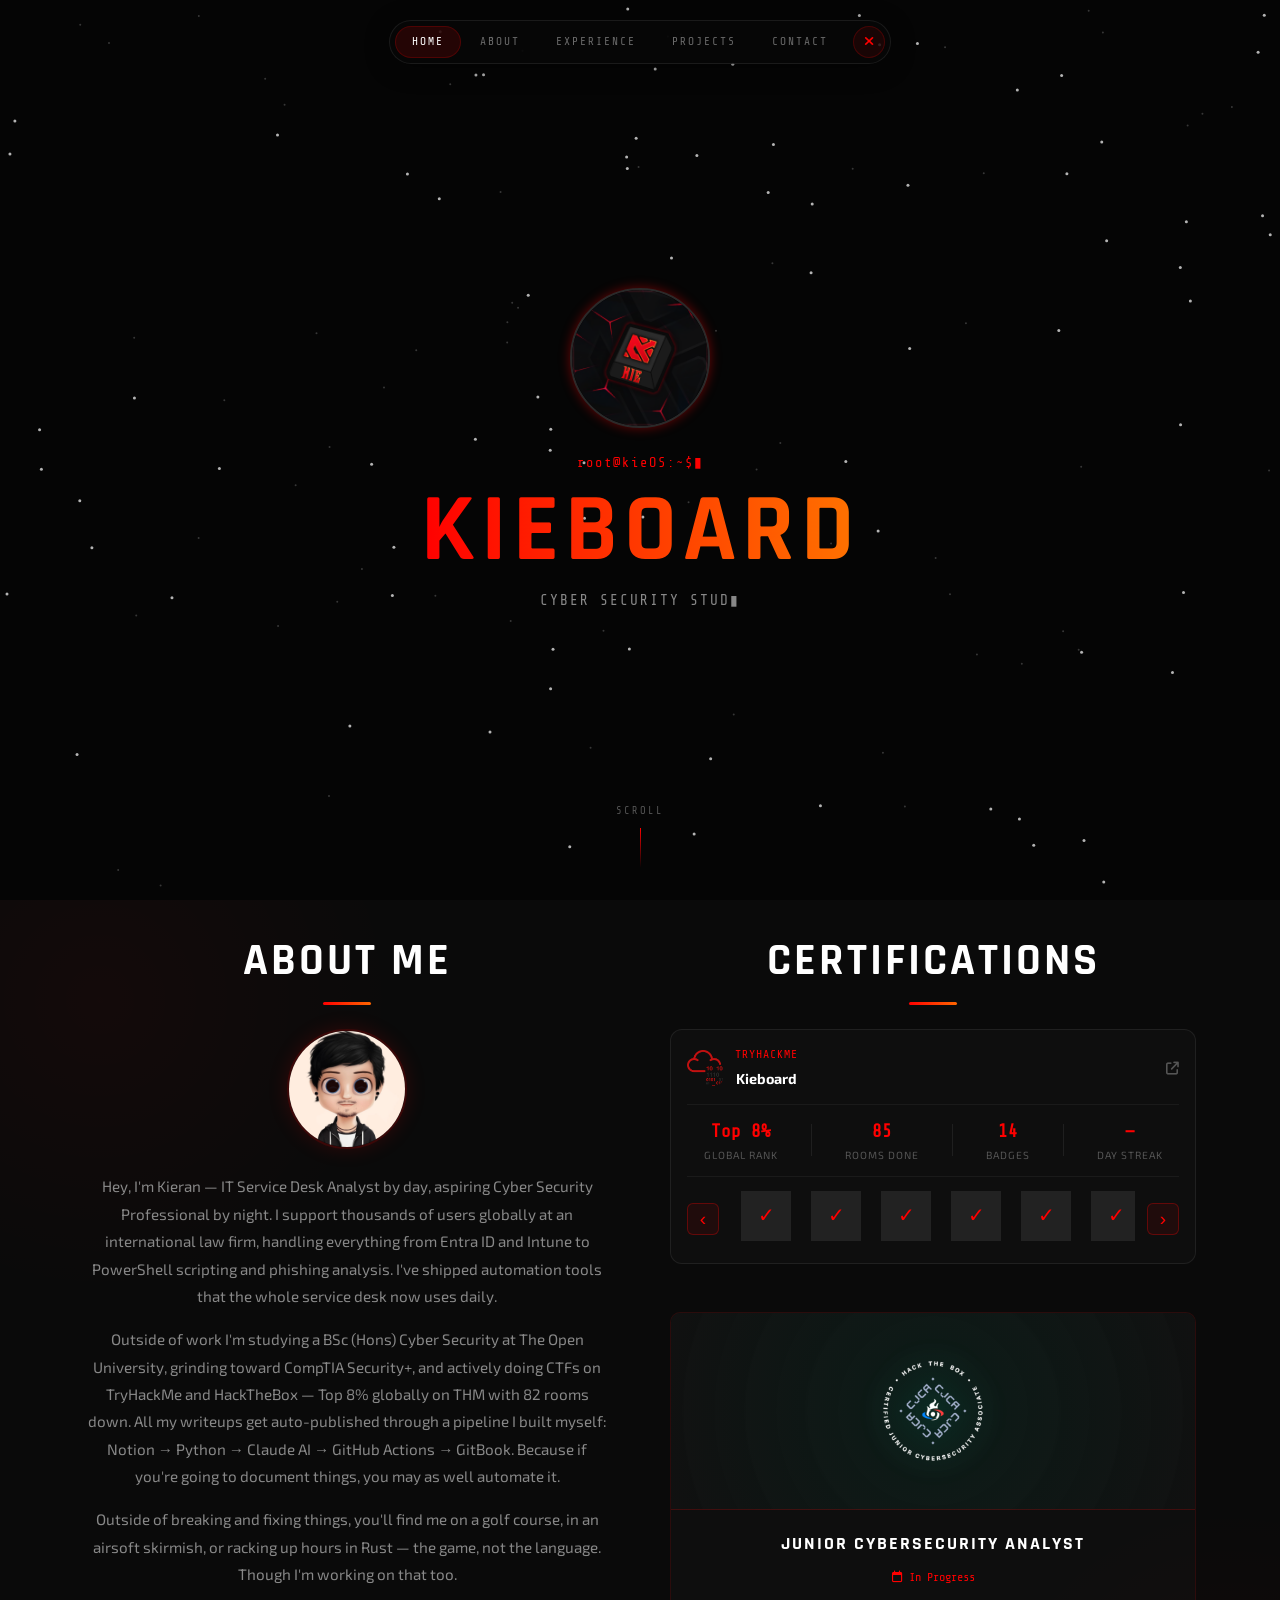
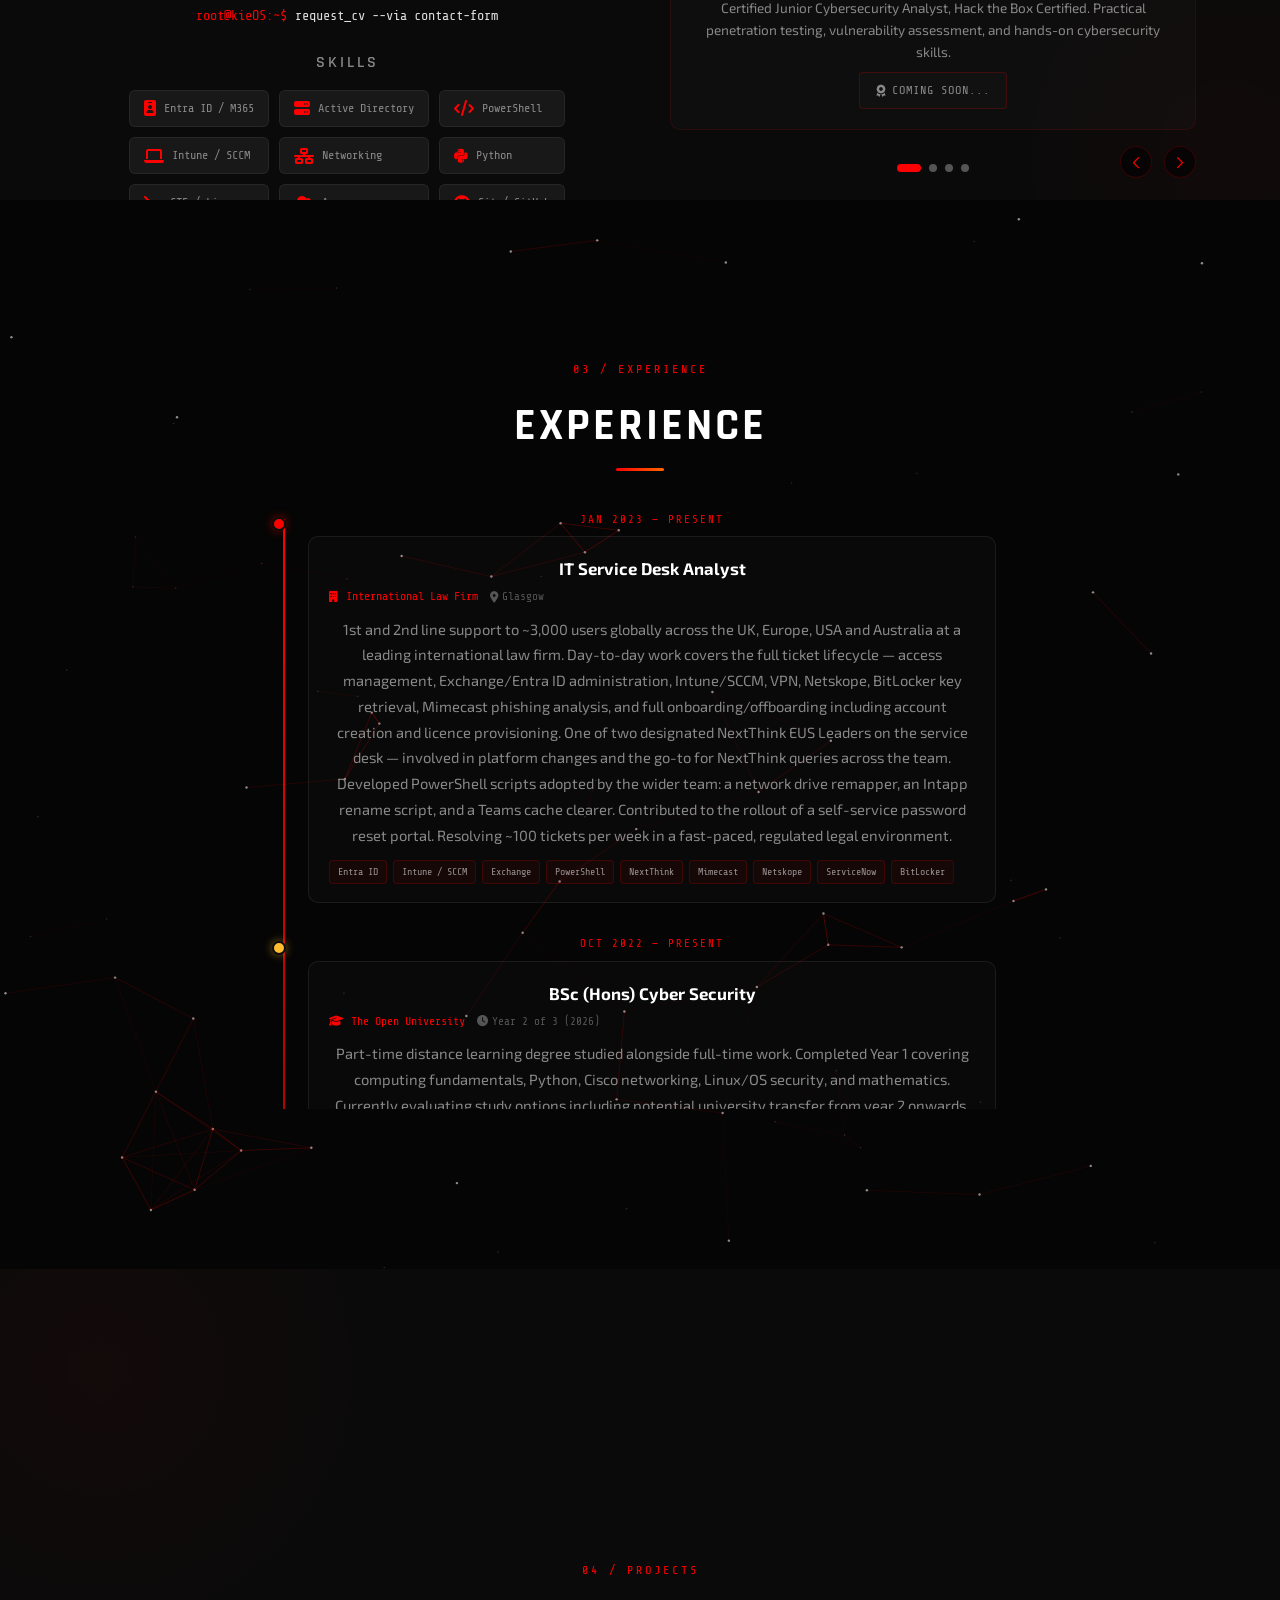
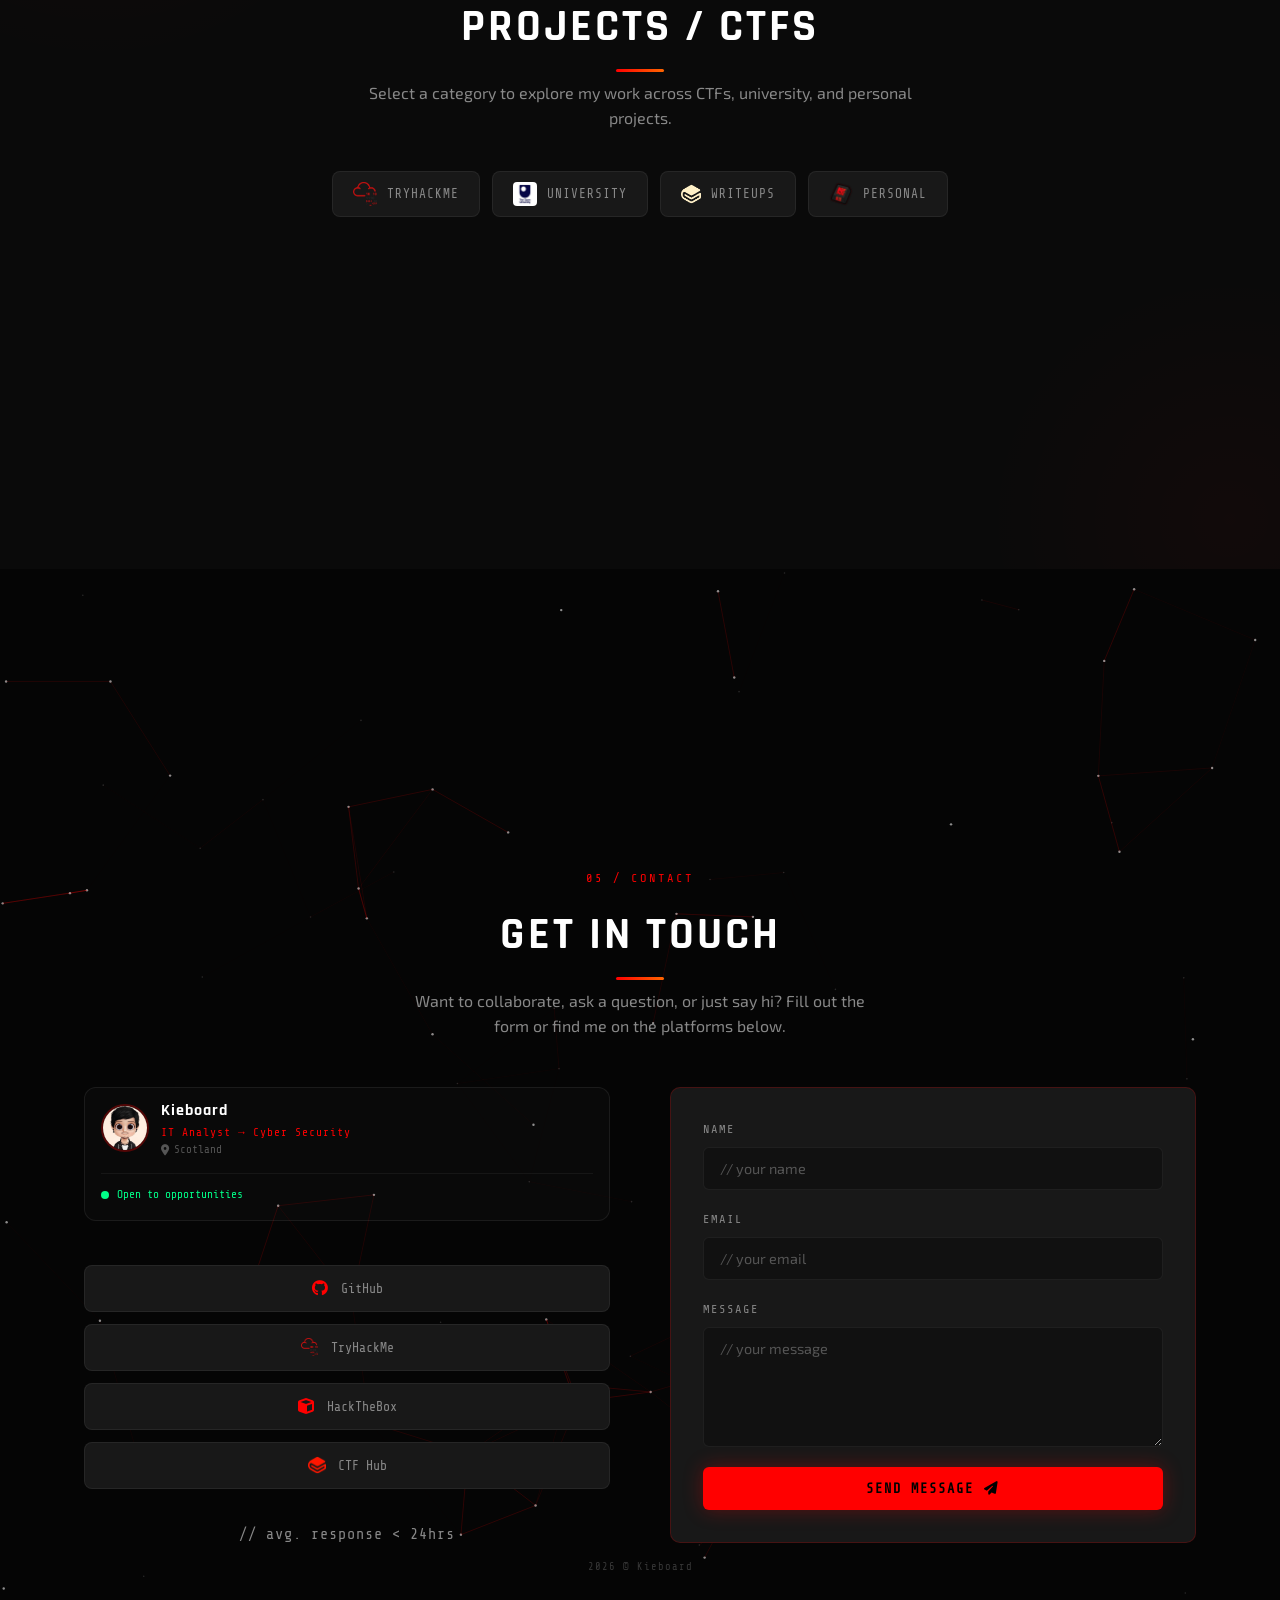
==== commit 0a282473: "feat: Add keyboard click sounds to Terminal - Simple keyboard click feedback on typing - 4 rotating " ====
--- a/index.html
+++ b/index.html
@@ -901,7 +901,7 @@
 <link rel="stylesheet" href="Terminal/style.css">
 <script src="Terminal/assets.js" defer></script>
 <script src="Terminal/main.js"></script>
-<script src="Terminal/sounds.js"></script>
+<script src="Terminal/keyboard-sounds.js"></script>
 <script src="overlay.js"></script>
 
 <!-- Swiper JS -->
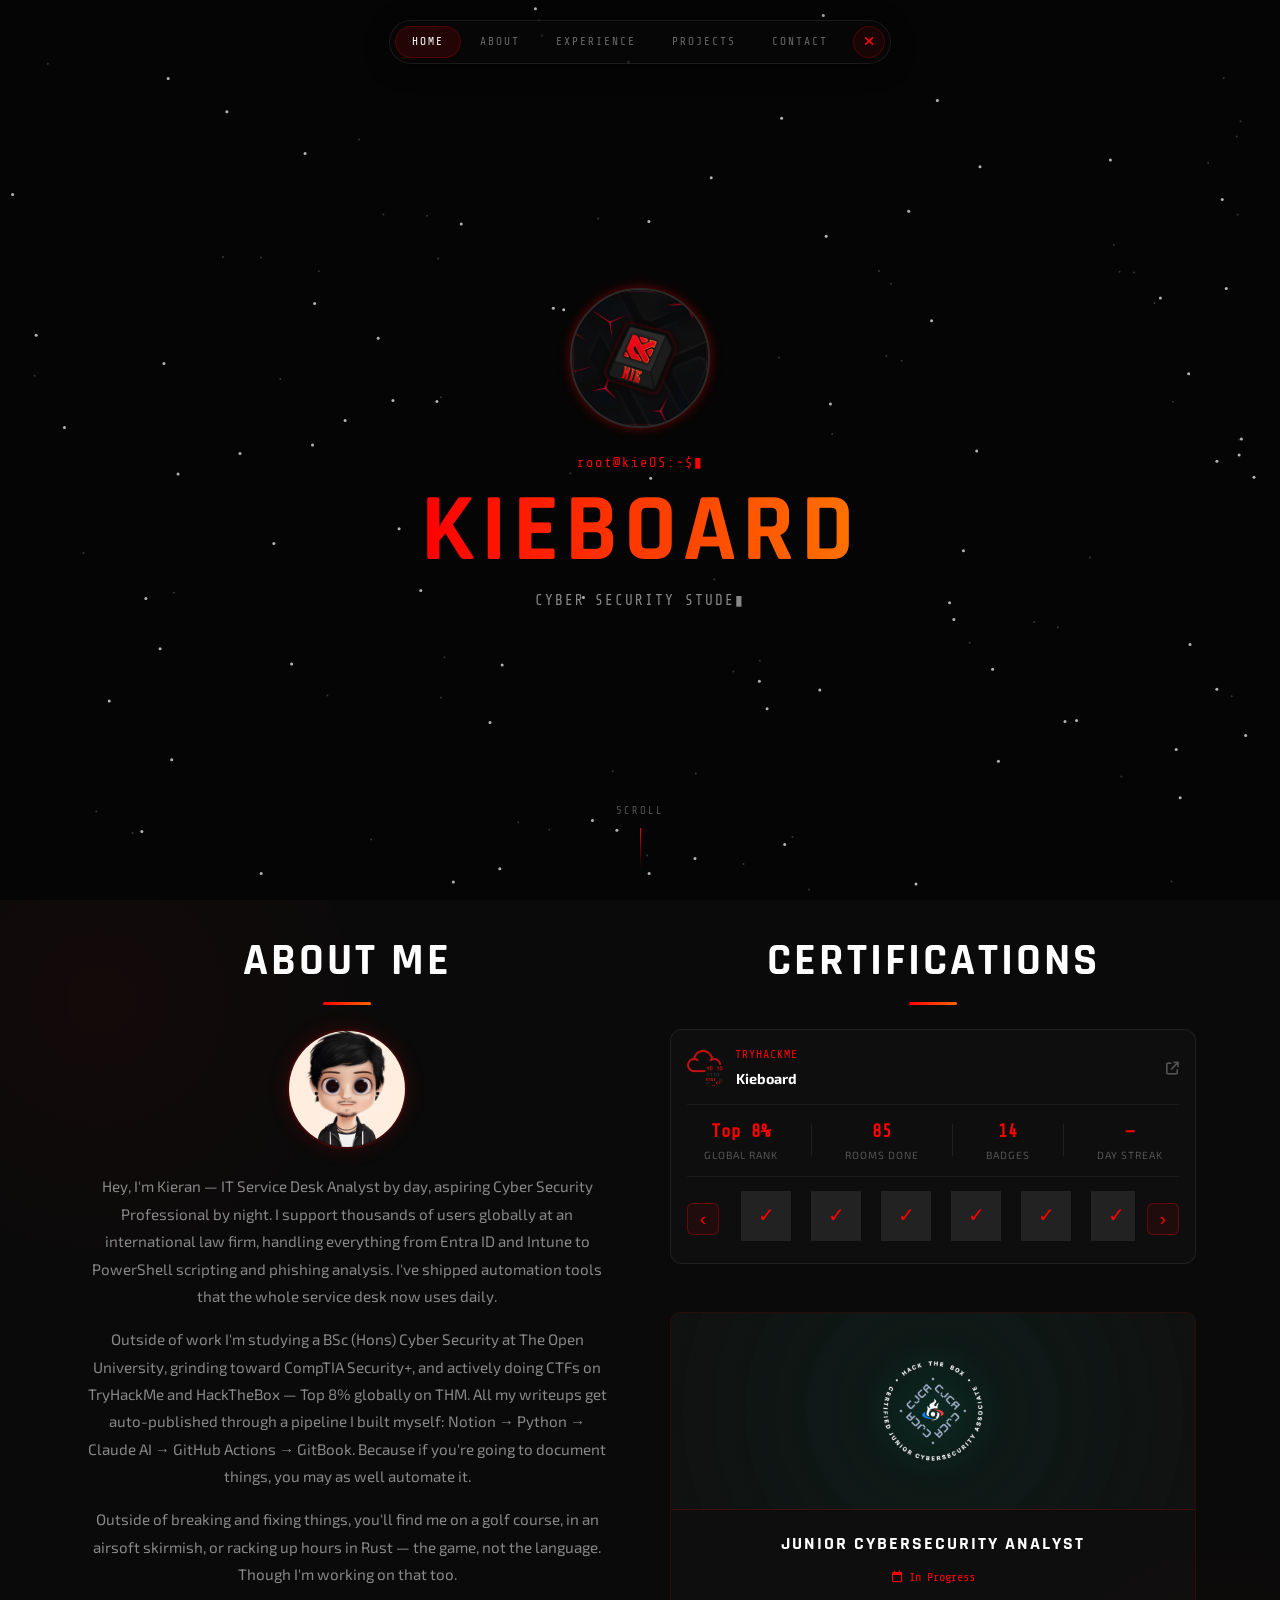
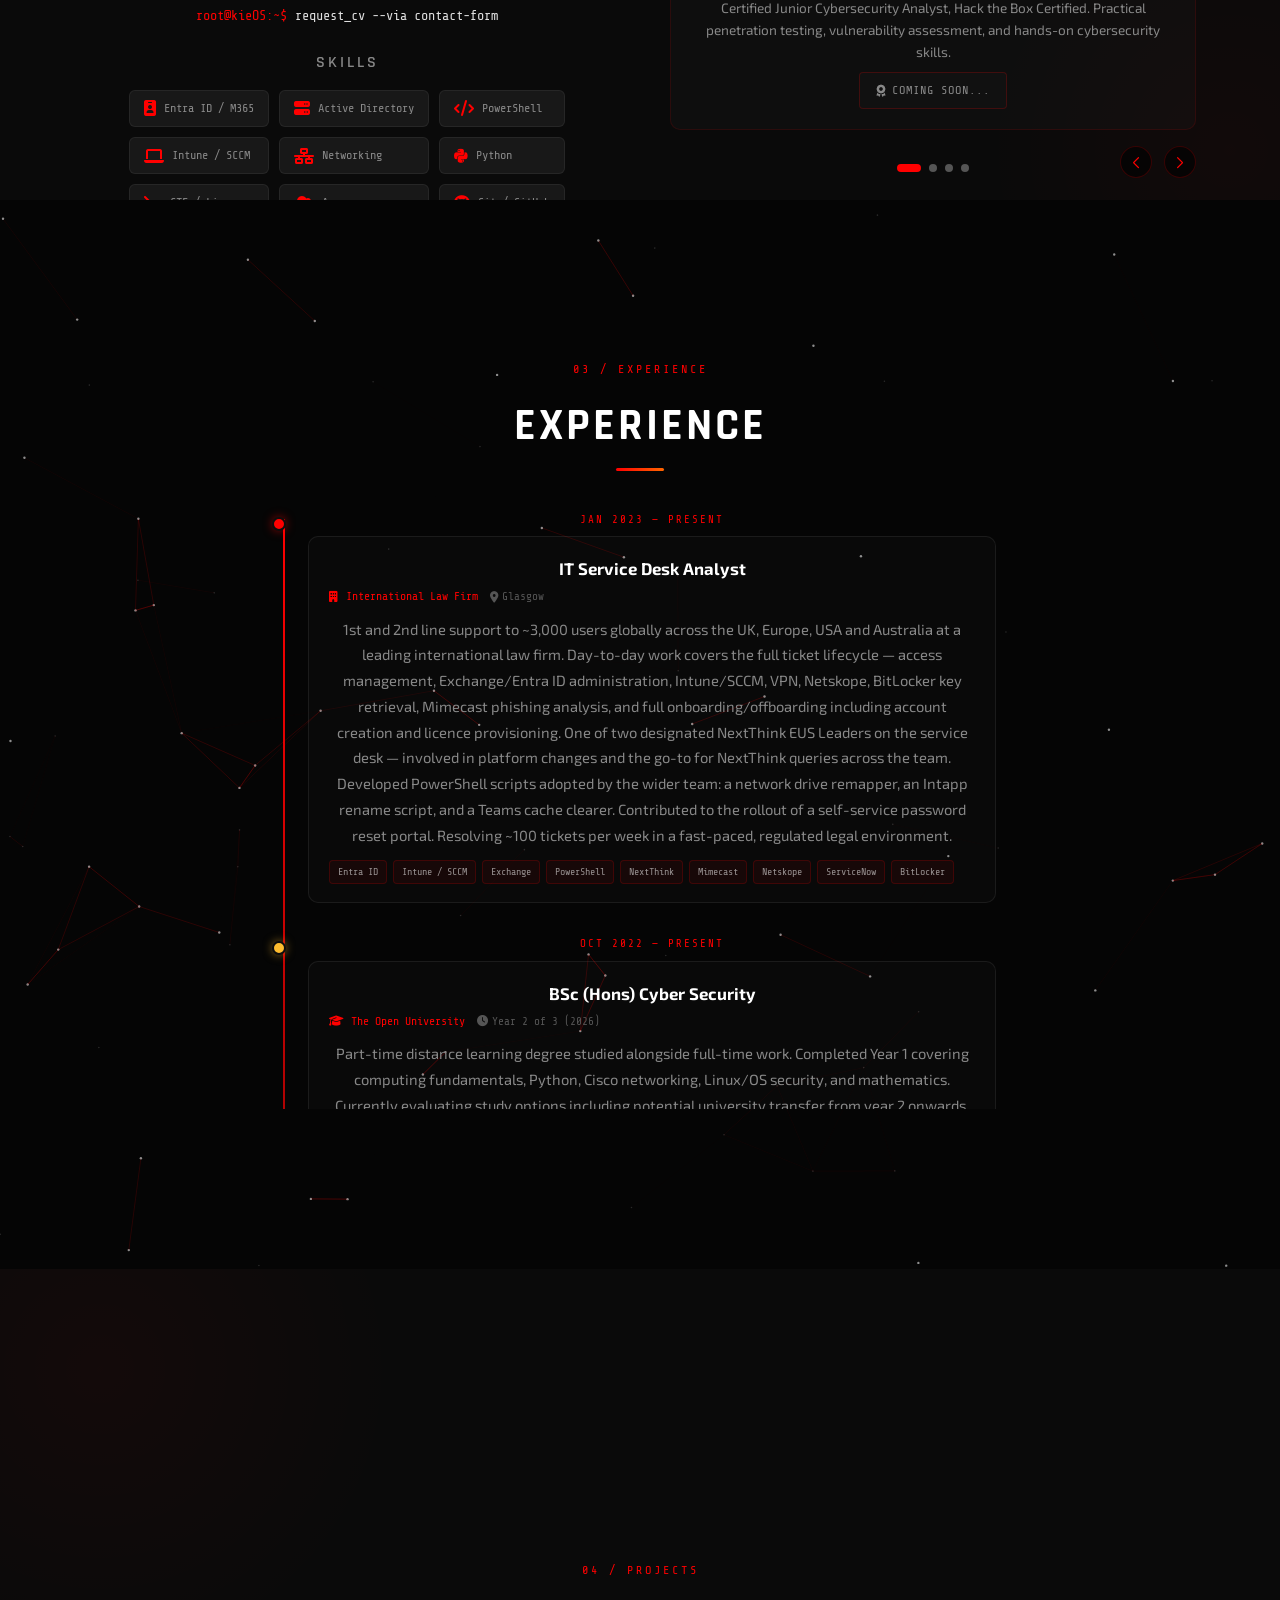
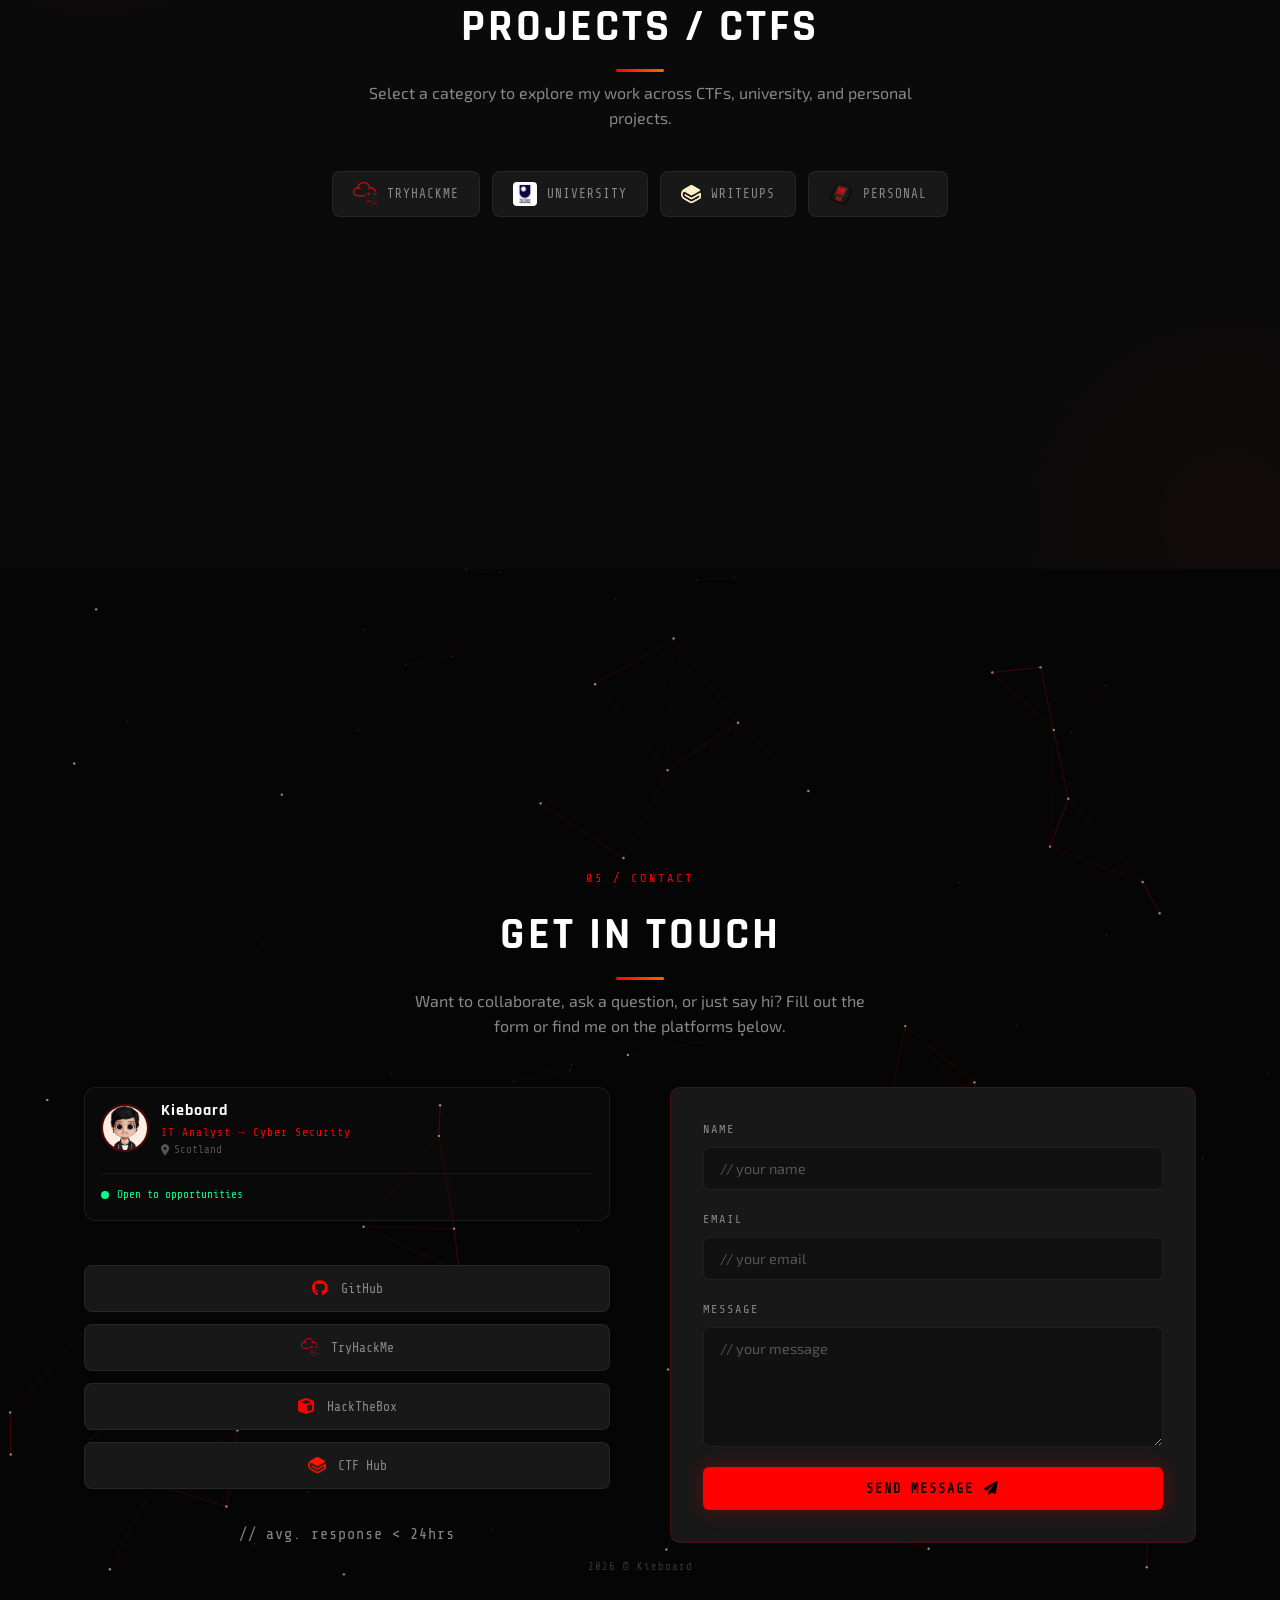
==== commit 659780df: "Initial commit with Terminal keyboard sounds and styling" ====
--- a/index.html
+++ b/index.html
@@ -88,7 +88,7 @@
                 Hey, I'm Kieran — IT Service Desk Analyst by day, aspiring Cyber Security Professional by night. I support thousands of users globally at an international law firm, handling everything from Entra ID and Intune to PowerShell scripting and phishing analysis. I've shipped automation tools that the whole service desk now uses daily.
             </p>
             <p>
-                Outside of work I'm studying a BSc (Hons) Cyber Security at The Open University, grinding toward CompTIA Security+, and actively doing CTFs on TryHackMe and HackTheBox — Top 8% globally on THM with 82 rooms down. All my writeups get auto-published through a pipeline I built myself: Notion → Python → Claude AI → GitHub Actions → GitBook. Because if you're going to document things, you may as well automate it.
+                Outside of work I'm studying a BSc (Hons) Cyber Security at The Open University, grinding toward CompTIA Security+, and actively doing CTFs on TryHackMe and HackTheBox — Top 8% globally on THM. All my writeups get auto-published through a pipeline I built myself: Notion → Python → Claude AI → GitHub Actions → GitBook. Because if you're going to document things, you may as well automate it.
             </p>
             <p>
                 Outside of breaking and fixing things, you'll find me on a golf course, in an airsoft skirmish, or racking up hours in Rust — the game, not the language. Though I'm working on that too.
@@ -353,7 +353,7 @@
                         <i class="fa-solid fa-terminal"></i> CTF Platforms &amp; Independent Study
                         <span class="timeline-location"><i class="fa-solid fa-globe"></i> Remote</span>
                     </div>
-                    <p class="timeline-desc">Active CTF player and independent security researcher across TryHackMe, HackTheBox, and VulnHub. Consistently practising offensive and defensive techniques outside of work and university — covering web exploitation, privilege escalation, OSINT, network attacks, log analysis with Splunk, and malware analysis. All writeups documented and auto-published via a custom Notion → GitHub Actions → GitBook pipeline. Top 8% globally on TryHackMe with 82 rooms completed and 11 badges earned.</p>
+                    <p class="timeline-desc">Active CTF player and independent security researcher across TryHackMe, HackTheBox, and VulnHub. Consistently practising offensive and defensive techniques outside of work and university — covering web exploitation, privilege escalation, OSINT, network attacks, log analysis with Splunk, and malware analysis. All writeups documented and auto-published via a custom Notion → GitHub Actions → GitBook pipeline. Top 8% globally on THM.</p>
                     <div class="timeline-tags">
                         <span class="tl-tag">TryHackMe — Top 8%</span>
                         <span class="tl-tag">HackTheBox</span>
--- a/styles.css
+++ b/styles.css
@@ -1 +1 @@
-body,html{overflow-x:hidden;max-width:100%}:root{--red:#ff0000;--red-dark:#cc0000;--red-dim:rgba(255, 0, 0, 0.15);--red-glow:rgba(255, 0, 0, 0.6);--orange:#ff6600;--bg:#050505;--bg-2:#0a0a0a;--bg-3:#111111;--surface:#181818;--border:rgba(255, 0, 0, 0.2);--border-dim:rgba(255, 255, 255, 0.06);--text:#e8e8e8;--text-dim:#888888;--text-muted:#555555;--font-display:'Rajdhani',sans-serif;--font-mono:'Share Tech Mono',monospace;--font-body:'Exo 2',sans-serif;--nav-height:64px;--radius:10px;--transition:0.3s ease}*,::after,::before{box-sizing:border-box;margin:0;padding:0}html{scroll-behavior:smooth;font-size:16px}body{font-family:var(--font-body);background-color:var(--bg);color:var(--text);overflow-x:hidden;line-height:1.6}img{max-width:100%;display:block}a{color:inherit;text-decoration:none}ul{list-style:none}::-webkit-scrollbar{width:6px}::-webkit-scrollbar-track{background:var(--bg)}::-webkit-scrollbar-thumb{background:var(--red-dark);border-radius:3px}.section-container{width:90%;max-width:1200px;margin:0 auto;padding:80px 20px;width:100%}section{width:100%;position:relative;scroll-margin-top:0}.section-label{font-family:var(--font-mono);font-size:.75rem;color:var(--red);letter-spacing:3px;text-transform:uppercase;margin-bottom:12px;text-align:center}section h2{font-family:var(--font-display);font-size:clamp(1.8rem, 4vw, 2.8rem);font-weight:700;text-transform:uppercase;letter-spacing:3px;color:#fff;margin-bottom:16px;position:relative;display:inline-block;white-space:nowrap}section h2::after{content:'';position:absolute;bottom:-8px;left:50%;transform:translateX(-50%);width:48px;height:3px;background:linear-gradient(90deg,var(--red),var(--orange));border-radius:2px;transition:width var(--transition)}section h2:hover::after{width:100%}.section-desc{color:var(--text-dim);font-size:1rem;max-width:560px;margin:0 auto 40px auto;text-align:center}.nav-shell{position:fixed;top:20px;left:50%;transform:translateX(-50%);z-index:1001;display:flex;align-items:center;justify-content:center}.nav-toggle-btn{width:40px;height:40px;background:rgba(8,8,8,.7);backdrop-filter:blur(24px);-webkit-backdrop-filter:blur(24px);border:1px solid rgba(255,255,255,.08);border-radius:50px;cursor:pointer;display:flex;flex-direction:column;align-items:center;justify-content:center;gap:5px;padding:0;margin-left:0;transition:all .4s cubic-bezier(.4, 0, .2, 1);box-shadow:0 4px 24px rgba(0,0,0,.4)}.nav-toggle-btn:hover{border-color:rgba(255,0,0,.3);box-shadow:0 4px 24px rgba(255,0,0,.1)}.nav-toggle-btn span{display:block;width:18px;height:1.5px;background:rgba(255,255,255,.7);border-radius:2px;transition:all .3s ease}.nav-shell.open .nav-toggle-btn{width:0;opacity:0;pointer-events:none;overflow:hidden;padding:0;border-width:0}.nav-expanded{display:flex;align-items:center;gap:4px;background:rgba(8,8,8,.7);backdrop-filter:blur(24px);-webkit-backdrop-filter:blur(24px);border:1px solid rgba(255,255,255,.08);border-radius:50px;padding:5px 5px 5px 0;box-shadow:0 4px 24px rgba(0,0,0,.4);max-width:0;opacity:0;overflow:hidden;pointer-events:none;transition:max-width .5s cubic-bezier(.4, 0, .2, 1),opacity .5s cubic-bezier(.4, 0, .2, 1),padding .5s cubic-bezier(.4, 0, .2, 1);white-space:nowrap;padding:5px 5px 5px 0}.nav-shell.open .nav-expanded{max-width:600px;opacity:1;pointer-events:all;padding:5px 5px 5px 5px}.nav-close-btn{width:32px;height:32px;background:rgba(255,0,0,.08);border:1px solid rgba(255,0,0,.2);border-radius:50%;cursor:pointer;display:flex;align-items:center;justify-content:center;color:var(--red);font-size:.85rem;flex-shrink:0;margin-right:0;margin-left:4px;transition:all .2s ease;min-width:32px;opacity:1!important;visibility:visible!important}.nav-close-btn:hover{background:rgba(255,0,0,.18);border-color:var(--red)}.nav-logo{display:none}.nav-links{display:flex;gap:2px;align-items:center;list-style:none;margin:0;padding:0}.nav-links li{display:flex;align-items:center}.nav-link{font-family:var(--font-mono);font-size:.7rem;color:rgba(255,255,255,.4);text-transform:uppercase;letter-spacing:2px;transition:all var(--transition);display:flex;align-items:center;height:32px;padding:0 16px;border-radius:30px;border:1px solid transparent;line-height:1}.nav-link::after{display:none}.nav-link:hover{color:rgba(255,255,255,.8);background:rgba(255,255,255,.05)}.nav-link.active{color:#fff;background:rgba(255,0,0,.12);border-color:rgba(255,0,0,.2)}.nav-toggle{display:none;flex-direction:column;gap:5px;background:0 0;border:none;cursor:pointer;padding:4px}.nav-toggle span{display:block;width:24px;height:2px;background:#fff;border-radius:2px;transition:transform var(--transition),opacity var(--transition)}#home{position:relative;height:100vh;min-height:600px;display:flex;align-items:center;justify-content:center;overflow:hidden;background:var(--bg)}#background-canvas{position:fixed;top:0;left:0;width:100%;height:100%;z-index:0;pointer-events:none}.home-content{position:relative;z-index:1;display:flex;flex-direction:column;align-items:center;text-align:center;gap:24px;padding:0 20px}.home-logo-wrap{position:relative}.home-logo{width:140px;height:140px;border-radius:50%;object-fit:cover;border:2px solid rgba(255,255,255,.15);box-shadow:0 0 12px rgba(255,0,0,.4);animation:logoFloat 4s ease-in-out infinite;transition:transform var(--transition),box-shadow var(--transition)}.home-logo:hover{transform:scale(1.05);box-shadow:0 0 24px rgba(255,0,0,.6)}@keyframes logoFloat{0%,100%{transform:translateY(0)}50%{transform:translateY(-8px)}}.home-text{display:flex;flex-direction:column;align-items:center;gap:10px}.terminal-line{font-family:var(--font-mono);font-size:.85rem;color:var(--red);letter-spacing:2px}.terminal-blink{animation:blink 1.1s step-end infinite}@keyframes blink{0%,100%{opacity:1}50%{opacity:0}}.home-text h1{font-family:var(--font-display);font-size:clamp(3rem, 10vw, 6rem);font-weight:700;text-transform:uppercase;letter-spacing:6px;background:linear-gradient(90deg,red,#ff7300);-webkit-background-clip:text;background-clip:text;-webkit-text-fill-color:transparent;line-height:1;animation:titleIn .8s ease-out both}@keyframes titleIn{from{opacity:0;transform:translateY(20px)}to{opacity:1;transform:translateY(0)}}.home-subtitle{font-family:var(--font-mono);font-size:clamp(.7rem, 1.5vw, .9rem);color:var(--text-dim);letter-spacing:2px;text-transform:uppercase;margin:0;animation:titleIn .8s ease-out .2s both}.divider{color:var(--red);margin:0 8px}.home-buttons{display:flex;flex-wrap:wrap;gap:12px;justify-content:center;animation:titleIn .8s ease-out .4s both}.cta-button{font-family:var(--font-mono);font-size:.8rem;text-transform:uppercase;letter-spacing:2px;padding:12px 28px;border-radius:4px;transition:all var(--transition);cursor:pointer}.cta-button.primary{background:var(--red);color:#000;font-weight:700;box-shadow:0 0 20px rgba(255,0,0,.4)}.cta-button.primary:hover{background:var(--orange);transform:translateY(-2px);box-shadow:0 0 30px rgba(255,102,0,.5)}.cta-button.secondary{background:0 0;color:var(--text);border:1px solid var(--border)}.cta-button.secondary:hover{border-color:var(--red);color:var(--red);transform:translateY(-2px)}.scroll-indicator{position:absolute;bottom:32px;left:50%;transform:translateX(-50%);display:flex;flex-direction:column;align-items:center;gap:8px;font-family:var(--font-mono);font-size:.65rem;color:var(--text-muted);letter-spacing:2px;text-transform:uppercase;animation:fadeIn 1s ease 1s both;z-index:10;pointer-events:none}.scroll-arrow{width:1px;height:40px;background:linear-gradient(to bottom,var(--red),transparent);animation:scrollPulse 2s ease-in-out infinite}@keyframes scrollPulse{0%,100%{opacity:.3;transform:scaleY(1)}50%{opacity:1;transform:scaleY(1.1)}}@keyframes fadeIn{from{opacity:0}to{opacity:1}}#about{background:var(--bg-2);position:relative;overflow:hidden;width:100%;display:flex;align-items:center;justify-content:center;min-height:100vh;height:100vh;scroll-margin-top:0}#about::before{content:'';position:absolute;top:-200px;left:-200px;width:600px;height:600px;background:radial-gradient(circle,rgba(255,0,0,.04) 0,transparent 70%);pointer-events:none;z-index:0}#about::after{content:'';position:absolute;bottom:-200px;right:-200px;width:500px;height:500px;background:radial-gradient(circle,rgba(255,0,0,.03) 0,transparent 70%);pointer-events:none;z-index:0}#about .section-container,#contact .section-container,#projects .section-container{width:90%;max-width:1200px;padding:20px;position:relative;z-index:1}.about-grid{display:grid;grid-template-columns:1fr 1fr;gap:60px;align-items:start;width:100%;box-sizing:border-box}.about-bio{display:flex;flex-direction:column;gap:16px;min-width:0;align-items:center;text-align:center}.about-certs{display:flex;flex-direction:column;gap:16px;min-width:0;align-items:center;text-align:center}.about-bio p{color:var(--text-dim);font-size:.95rem;line-height:1.8;margin:0}.profile-pic-wrap{position:relative;width:fit-content;margin-bottom:8px}.profile-pic{width:120px;height:120px;border-radius:50%;object-fit:cover;border:2px solid var(--border);box-shadow:0 0 20px var(--red-dim);transition:box-shadow var(--transition),transform var(--transition)}.profile-pic:hover{box-shadow:0 0 40px var(--red-glow);transform:scale(1.03)}.social-links{display:flex;gap:16px;margin-top:4px;justify-content:center}.social-icon{width:40px;height:40px;display:flex;align-items:center;justify-content:center;border-radius:8px;border:1px solid var(--border-dim);font-size:1.1rem;color:var(--text-dim);transition:all var(--transition)}.social-icon:hover{color:var(--red);border-color:var(--red);background:var(--red-dim);transform:translateY(-2px);box-shadow:0 0 12px var(--red-dim)}.skills-section{margin-top:8px;width:100%}.skills-heading{font-family:var(--font-display);font-size:1rem;font-weight:600;text-transform:uppercase;letter-spacing:3px;color:var(--text-dim);margin-bottom:14px}.skills-grid{display:grid;grid-template-columns:repeat(3,auto);justify-content:center;gap:10px;width:100%}.skill-item{display:inline-flex;align-items:center;gap:8px;padding:8px 14px;border-radius:6px;border:1px solid var(--border-dim);background:var(--surface);font-family:var(--font-mono);font-size:.75rem;color:var(--text-dim);transition:all var(--transition);cursor:default;white-space:nowrap}.skill-item i{font-size:1rem;color:var(--red)}.skill-item:hover{border-color:var(--red);color:var(--text);background:var(--red-dim);transform:translateY(-2px)}.about-certs{display:flex;flex-direction:column;gap:16px;min-width:0}.cert-swiper{width:100%;padding-bottom:48px!important;padding-top:12px!important;overflow:hidden!important;position:relative}.cert-card{background:rgba(255,255,255,.02);border:1px solid rgba(255,0,0,.12);border-radius:var(--radius);overflow:hidden;display:flex;flex-direction:column;transition:box-shadow var(--transition),transform var(--transition),border-color var(--transition)}.cert-card:hover{box-shadow:0 0 40px rgba(255,0,0,.15),0 8px 32px rgba(0,0,0,.6);transform:translateY(-3px);border-color:rgba(255,0,0,.4)}.cert-img-wrap{background:radial-gradient(circle at center,rgba(255,0,0,.04) 0,var(--bg-3) 100%);padding:28px;display:flex;align-items:center;justify-content:center;border-bottom:1px solid var(--border);min-height:160px;position:relative}.cert-img-wrap img{max-height:140px;max-width:140px;width:auto;object-fit:contain;margin:0 auto;transition:transform var(--transition);mix-blend-mode:normal;filter:drop-shadow(0 0 12px rgba(255,0,0,.15))}.cert-img-wrap.cert-img-sec{background:radial-gradient(circle at center,rgba(255,0,0,.06) 0,var(--bg-3) 100%)}.cert-img-wrap.cert-img-sec img{filter:drop-shadow(0 0 14px rgba(255,0,0,.3))}.cert-card:hover .cert-img-wrap.cert-img-sec img{filter:drop-shadow(0 0 24px rgba(255,0,0,.7))!important;transform:scale(1.05)}.cert-img-wrap.cert-img-htb{background:radial-gradient(circle at center,rgba(0,200,150,.08) 0,var(--bg-3) 100%)}.cert-img-wrap.cert-img-htb img{filter:drop-shadow(0 0 14px rgba(0,200,150,.4))}.cert-card:hover .cert-img-wrap.cert-img-htb img{filter:drop-shadow(0 0 24px rgba(0,200,150,.8))!important;transform:scale(1.05)}.cert-img-wrap.cert-img-google{background:radial-gradient(circle at center,rgba(100,180,255,.08) 0,var(--bg-3) 100%)}.cert-img-wrap.cert-img-google img{filter:drop-shadow(0 0 14px rgba(100,180,255,.4))}.cert-card:hover .cert-img-wrap.cert-img-google img{filter:drop-shadow(0 0 24px rgba(100,180,255,.8))!important;transform:scale(1.05)}.cert-img-wrap:has(img[src*=git]){background:radial-gradient(circle at center,rgba(30,110,180,.08) 0,var(--bg-3) 100%)}.cert-img-wrap img[src*=git]{filter:drop-shadow(0 0 14px rgba(30,110,180,.4))}.cert-card:hover .cert-img-wrap img[src*=git]{filter:drop-shadow(0 0 24px rgba(30,110,180,.8))}.cert-card:hover .cert-img-wrap img,.cert-img-wrap img:hover{mix-blend-mode:normal;transform:scale(1.05)}.cert-info{padding:20px;display:flex;flex-direction:column;gap:10px;flex:1;align-items:center;text-align:center}.cert-info h4{font-family:var(--font-display);font-size:1.1rem;font-weight:700;text-transform:uppercase;letter-spacing:2px;color:#fff}.cert-date{font-family:var(--font-mono);font-size:.75rem;color:var(--red);display:flex;align-items:center;justify-content:center;gap:6px}.cert-info p{font-size:.85rem;color:var(--text-dim);line-height:1.6;flex:1;text-align:center}.cert-btn{display:inline-flex;align-items:center;gap:6px;font-family:var(--font-mono);font-size:.75rem;text-transform:uppercase;letter-spacing:1px;padding:8px 16px;border-radius:4px;background:var(--bg-3);border:1px solid var(--border);color:var(--text-dim);width:fit-content;transition:all var(--transition)}.cert-btn:hover{border-color:var(--red);color:var(--red);background:var(--red-dim)}.swiper-pagination{bottom:0!important}.swiper-pagination-bullet{background:var(--text-muted)!important;opacity:1!important;width:8px!important;height:8px!important}.swiper-pagination-bullet-active{background:var(--red)!important;width:24px!important;border-radius:4px!important;transition:width .3s ease!important}.swiper-button-next,.swiper-button-prev{color:var(--red)!important;width:32px!important;height:32px!important;background:rgba(0,0,0,.6)!important;border-radius:50%!important;border:1px solid var(--border)!important;top:auto!important;bottom:0!important;transform:none!important;margin-top:0!important}.swiper-button-prev{left:auto!important;right:44px!important}.swiper-button-next{right:0!important}.swiper-button-next::after,.swiper-button-prev::after{font-size:11px!important;font-weight:900!important}#projects{background:var(--bg-2);position:relative;width:100%;display:flex;align-items:center;justify-content:center;min-height:100vh;padding:60px 0;overflow:hidden}#projects::before{content:'';position:absolute;top:-200px;left:-200px;width:600px;height:600px;background:radial-gradient(circle,rgba(255,0,0,.04) 0,transparent 70%);pointer-events:none;z-index:0}#projects::after{content:'';position:absolute;bottom:-200px;right:-200px;width:500px;height:500px;background:radial-gradient(circle,rgba(255,0,0,.03) 0,transparent 70%);pointer-events:none;z-index:0}#projects .section-container{text-align:center;padding-top:0;position:relative;z-index:1}.project-tabs{display:flex;gap:12px;margin-bottom:40px;flex-wrap:wrap;justify-content:center}.tab-btn{display:flex;align-items:center;gap:10px;padding:10px 20px;background:var(--surface);border:1px solid var(--border-dim);border-radius:8px;color:var(--text-dim);font-family:var(--font-mono);font-size:.8rem;text-transform:uppercase;letter-spacing:1px;cursor:pointer;transition:all var(--transition)}.tab-btn img{width:24px;height:24px;border-radius:4px;object-fit:cover}.tab-btn:hover{border-color:var(--border);color:var(--text)}.tab-btn.active{border-color:var(--red);color:#fff;background:var(--red-dim);box-shadow:0 0 12px var(--red-dim)}.project-panels{position:relative;width:100%}.project-panel{display:none;animation:panelIn .3s ease forwards}.project-panel.active{display:block}@keyframes panelIn{from{opacity:0;transform:translateY(10px)}to{opacity:1;transform:translateY(0)}}.writeups-loading{display:flex;align-items:center;justify-content:center;gap:12px;padding:60px 0;color:var(--text-muted);font-family:var(--font-mono);font-size:.8rem;letter-spacing:1px}.writeups-subtabs{display:flex;gap:10px;justify-content:center;margin-bottom:32px;flex-wrap:wrap}.subtab-btn{display:flex;align-items:center;gap:8px;padding:8px 18px;background:var(--surface);border:1px solid var(--border-dim);border-radius:8px;color:var(--text-dim);font-family:var(--font-mono);font-size:.75rem;text-transform:uppercase;letter-spacing:1px;cursor:pointer;transition:all var(--transition)}.subtab-btn img{width:20px;height:20px;border-radius:4px;object-fit:cover}.subtab-btn:hover{border-color:var(--border);color:var(--text)}.subtab-btn.active{border-color:var(--red);color:#fff;background:var(--red-dim);box-shadow:0 0 10px var(--red-dim)}.project-grid{display:grid;grid-template-columns:repeat(auto-fit,minmax(240px,280px));gap:20px;width:100%;justify-content:center}.project-card{background:var(--surface);border:1px solid var(--border-dim);border-radius:var(--radius);overflow:hidden;cursor:pointer;transition:all var(--transition);text-decoration:none;color:inherit;display:flex;flex-direction:column;width:100%}.project-card:hover{border-color:var(--red);transform:translateY(-4px);box-shadow:0 8px 30px rgba(255,0,0,.15)}.project-card.coming-soon{cursor:default;opacity:.6}.project-card-img{background:var(--bg-3);height:160px;display:flex;align-items:center;justify-content:center;overflow:hidden;border-bottom:1px solid var(--border-dim)}.project-card-img img{width:100%;height:100%;object-fit:contain;padding:16px;transition:transform .4s ease}.project-card:hover .project-card-img img{transform:scale(1.05)}.placeholder-img{font-size:2.5rem;color:var(--text-muted)}.project-card-body{padding:16px;display:flex;flex-direction:column;gap:8px;flex:1;align-items:center;text-align:center}.project-card-body h4{font-family:var(--font-display);font-size:1rem;font-weight:700;text-transform:uppercase;letter-spacing:2px;color:#fff}.project-card-body p{font-size:.82rem;color:var(--text-dim);line-height:1.5;flex:1}.project-tags{display:flex;flex-wrap:wrap;gap:6px;margin-top:4px;justify-content:center}.tag{font-family:var(--font-mono);font-size:.65rem;text-transform:uppercase;letter-spacing:1px;padding:3px 8px;border-radius:3px;background:var(--red-dim);color:var(--red);border:1px solid rgba(255,0,0,.2)}#contact{background:var(--bg);position:relative;overflow:hidden;width:100%;display:flex;flex-direction:column;align-items:center;justify-content:flex-start;min-height:100vh;padding:280px 0 40px}#contact::before{display:none}.contact-header{text-align:center;margin-bottom:0}.contact-grid{display:grid;grid-template-columns:1fr 1fr;gap:60px;align-items:start;width:100%}.contact-info{display:flex;flex-direction:column;gap:16px;align-items:stretch;text-align:left}.contact-info p{color:var(--text-dim);font-size:.95rem;line-height:1.8}.contact-profile-card{background:rgba(255,255,255,.02);border:1px solid rgba(255,255,255,.07);border-radius:12px;padding:16px;margin-bottom:20px;transition:border-color .25s;width:100%}.contact-profile-card:hover{border-color:rgba(255,0,0,.25)}.contact-profile-top{display:flex;align-items:flex-start;gap:12px;margin-bottom:14px}.contact-avatar{width:48px;height:48px;border-radius:50%;object-fit:cover;object-position:center 20%;border:2px solid rgba(255,0,0,.3);flex-shrink:0}.contact-profile-text{display:flex;flex-direction:column;gap:0;margin-top:-6px}.contact-handle{font-family:var(--font-display);font-size:1rem;font-weight:700;color:#fff;letter-spacing:1px}.contact-role{font-family:var(--font-mono);font-size:.7rem;color:var(--red);letter-spacing:1px}.contact-location{font-family:var(--font-mono);font-size:.68rem;color:var(--text-muted);display:flex;align-items:center;gap:5px}.contact-status{display:flex;align-items:center;gap:8px;font-family:var(--font-mono);font-size:.7rem;color:#0f8;padding-top:12px;border-top:1px solid rgba(255,255,255,.05)}.status-dot{width:8px;height:8px;border-radius:50%;background:#0f8;flex-shrink:0;animation:statusPulse 2s ease-in-out infinite}@keyframes statusPulse{0%,100%{box-shadow:0 0 0 0 rgba(0,255,136,.4)}50%{box-shadow:0 0 0 6px rgba(0,255,136,0)}}.contact-response{font-family:var(--font-mono);font-size:.68rem;color:rgba(255,0,0,.4);letter-spacing:1px;margin-top:16px;text-align:center}.contact-links{display:flex;flex-direction:column;gap:12px;margin-top:8px;width:100%}.contact-link{display:flex;align-items:center;gap:12px;font-family:var(--font-mono);font-size:.82rem;color:var(--text-dim);padding:12px 16px;border-radius:8px;border:1px solid var(--border-dim);background:var(--surface);transition:all var(--transition);justify-content:center}.contact-link i{font-size:1rem;color:var(--red);width:18px;text-align:center}.contact-link-icon{font-size:1rem;color:var(--red);width:18px;text-align:center;flex-shrink:0}.contact-link-img{width:18px;height:18px;object-fit:contain;border-radius:3px;flex-shrink:0}.contact-link-svg{width:18px;height:18px;flex-shrink:0;color:var(--red)}.contact-link:hover{border-color:var(--red);color:var(--text);background:var(--red-dim);transform:translateY(-2px)}.platform-badges{display:flex;flex-direction:column;gap:10px;align-items:flex-start;margin-top:8px;width:100%}.badge-link{display:block;width:320px;height:60px;border-radius:8px;overflow:hidden;transition:transform var(--transition),box-shadow var(--transition);flex-shrink:0;position:relative}.badge-link:hover{transform:translateY(-2px);box-shadow:0 4px 20px rgba(255,0,0,.2)}.badge-link iframe{width:500px;height:200px;border:none;display:block;pointer-events:none;transform:scale(.64);transform-origin:top left}.htb-badge-img{width:320px;height:60px;display:block;object-fit:cover;object-position:top left}.contact-form-wrap{width:100%}.contact-form{display:flex;flex-direction:column;gap:20px;background:var(--surface);border:1px solid var(--border);border-radius:var(--radius);padding:32px}.form-group{display:flex;flex-direction:column;gap:8px}.form-group label{font-family:var(--font-mono);font-size:.75rem;text-transform:uppercase;letter-spacing:2px;color:var(--text-dim)}.form-group input,.form-group textarea{background:var(--bg-3);border:1px solid var(--border-dim);border-radius:6px;padding:12px 16px;color:var(--text);font-family:var(--font-body);font-size:.9rem;transition:border-color var(--transition),box-shadow var(--transition);outline:0;width:100%}.form-group input::placeholder,.form-group textarea::placeholder{color:var(--text-muted)}.form-group input:focus,.form-group textarea:focus{border-color:var(--red);box-shadow:0 0 0 3px rgba(255,0,0,.08)}.form-group textarea{height:120px;resize:vertical;min-height:80px}.submit-btn{display:flex;align-items:center;justify-content:center;gap:10px;padding:14px 28px;background:var(--red);color:#000;font-family:var(--font-mono);font-size:.85rem;font-weight:700;text-transform:uppercase;letter-spacing:2px;border:none;border-radius:6px;cursor:pointer;transition:all var(--transition);box-shadow:0 0 20px rgba(255,0,0,.3)}.submit-btn:hover{background:var(--orange);transform:translateY(-2px);box-shadow:0 0 30px rgba(255,102,0,.4)}.submit-btn.loading{opacity:.7;pointer-events:none;cursor:not-allowed}.form-feedback{margin-top:12px;padding:12px 16px;border-radius:8px;font-family:var(--font-mono);font-size:.8rem;letter-spacing:1px;display:none;align-items:center;gap:8px}.form-feedback.success{display:flex;background:rgba(0,255,100,.08);border:1px solid rgba(0,255,100,.25);color:#00ff64}.form-feedback.error{display:flex;background:rgba(255,0,0,.08);border:1px solid rgba(255,0,0,.25);color:var(--red)}.footer{background:0 0;width:100%;padding:16px 5%;margin-top:auto}.footer-inner{max-width:1200px;margin:0 auto;display:flex;align-items:center;justify-content:center}.footer-text{font-family:var(--font-mono);font-size:.65rem;color:rgba(255,255,255,.2);letter-spacing:1px}.bsc-accordion{margin-top:14px;display:flex;flex-direction:column;gap:4px}.bsc-year-btn{display:flex;align-items:center;gap:10px;width:100%;padding:10px 14px;background:rgba(255,255,255,.03);border:1px solid rgba(255,255,255,.07);border-radius:8px;color:var(--text-dim);font-family:var(--font-mono);font-size:.78rem;letter-spacing:1px;cursor:pointer;transition:all .2s ease;text-align:left}.bsc-year-btn.active,.bsc-year-btn:hover{border-color:rgba(255,0,0,.3);color:#fff;background:rgba(255,0,0,.05)}.bsc-chevron{font-size:.7rem;transition:transform .2s ease;flex-shrink:0}.bsc-year-badge{margin-left:auto;font-size:.65rem;padding:2px 8px;border-radius:4px;background:rgba(255,255,255,.06);color:var(--text-muted);flex-shrink:0}.bsc-year-badge.in-progress{background:rgba(254,188,46,.12);color:#febc2e}.bsc-year-content{padding:8px 4px 4px;display:flex;flex-direction:column;gap:4px}.bsc-year-content.hidden{display:none}.bsc-modules{display:flex;flex-direction:column;gap:4px}.bsc-module-btn{display:flex;align-items:center;gap:12px;width:100%;padding:10px 14px;background:rgba(255,0,0,.04);border:1px solid rgba(255,0,0,.12);border-radius:6px;color:var(--text-dim);font-family:var(--font-mono);font-size:.75rem;cursor:pointer;transition:all .2s ease;text-align:left}.bsc-module-btn:hover{border-color:rgba(255,0,0,.4);color:#fff;background:rgba(255,0,0,.1);transform:translateX(4px)}.bsc-module-code{color:var(--red);font-weight:700;flex-shrink:0;width:50px}.bsc-module-name{flex:1}.bsc-module-btn .fa-arrow-up-right-from-square{font-size:.65rem;opacity:.5;flex-shrink:0}.module-backdrop{position:fixed;inset:0;z-index:2999;background:rgba(0,0,0,.7);backdrop-filter:blur(4px);opacity:0;pointer-events:none;transition:opacity .25s ease}.module-backdrop.open{opacity:1;pointer-events:all}.module-window{position:fixed;top:50%;left:50%;transform:translate(-50%,-50%) scale(.96);width:min(680px,90vw);max-height:80vh;z-index:3000;background:#0d0d0d;border:1px solid rgba(255,0,0,.25);border-radius:12px;overflow:hidden;box-shadow:0 0 80px rgba(255,0,0,.1),0 32px 80px rgba(0,0,0,.9);display:flex;flex-direction:column;opacity:0;pointer-events:none;transition:opacity .25s ease,transform .25s ease}.module-window.open{opacity:1;pointer-events:all;transform:translate(-50%,-50%) scale(1)}.module-window.maximised{width:100vw!important;height:100vh!important;top:0!important;left:0!important;transform:none!important;border-radius:0!important;max-height:100vh!important}.module-dock-tab{position:fixed;bottom:20px;left:80px;z-index:2001;display:none;align-items:center;gap:8px;height:36px;padding:0 14px 0 10px;background:#151515;border:1px solid rgba(255,0,0,.25);border-radius:8px;cursor:pointer;box-shadow:0 4px 24px rgba(0,0,0,.7);user-select:none}.module-dock-tab:hover{border-color:rgba(255,0,0,.5)}.module-dock-tab.visible{display:flex}.module-titlebar{display:flex;align-items:center;gap:12px;padding:0 8px;height:42px;background:#151515;border-bottom:1px solid rgba(255,255,255,.05);flex-shrink:0}.module-title-text{font-family:var(--font-mono);font-size:.72rem;color:var(--text-muted);letter-spacing:1px;flex:1;text-align:center}.module-body{padding:24px;overflow-y:auto;display:flex;flex-direction:column;gap:16px}.module-meta{display:flex;gap:8px;flex-wrap:wrap}.module-badge{font-family:var(--font-mono);font-size:.68rem;padding:3px 10px;border-radius:4px;background:rgba(255,255,255,.05);border:1px solid rgba(255,255,255,.1);color:var(--text-dim);letter-spacing:1px}.module-badge.completed{background:rgba(0,255,136,.08);border-color:rgba(0,255,136,.25);color:#0f8}.module-section-heading{font-family:var(--font-mono);font-size:.72rem;color:var(--red);letter-spacing:2px;text-transform:uppercase;margin-bottom:-8px}.module-body p{font-size:.85rem;color:var(--text-dim);line-height:1.7}.module-tags{display:flex;flex-wrap:wrap;gap:6px}[data-animate]{opacity:1;transform:translateY(16px);transition:opacity .4s ease,transform .4s ease}[data-animate].visible{opacity:1;transform:translateY(0)}[data-delay="200"]{transition-delay:0.2s}[data-delay="400"]{transition-delay:0.4s}.label-cursor{display:inline-block;width:7px;height:.85em;background:var(--red);margin-left:4px;vertical-align:middle;border-radius:1px;animation:label-blink 1.1s step-end infinite}@keyframes label-blink{0%,100%{opacity:1}50%{opacity:0}}.cv-terminal-line{display:inline-flex;align-items:center;gap:8px;font-family:var(--font-mono);font-size:.85rem;cursor:pointer;text-decoration:none;transition:color var(--transition);animation:terminalPulse 2.5s ease-in-out infinite}.cv-terminal-line:hover{color:#fff;animation:none;text-shadow:0 0 20px red}.cv-terminal-line:hover .cv-terminal-prefix{text-shadow:0 0 12px red}.cv-terminal-prefix{color:var(--red)}.cv-terminal-cmd{color:#e0e0e0}.cv-actions{display:flex;gap:12px;justify-content:center;flex-wrap:wrap}.cv-btn{display:inline-flex;align-items:center;gap:8px;font-size:.78rem;padding:10px 22px;cursor:pointer;background:rgba(255,0,0,.06);border:1px solid rgba(255,0,0,.3);color:var(--text);border-radius:6px;font-family:var(--font-mono);letter-spacing:1px;text-decoration:none;transition:background .2s,border-color .2s,color .2s;box-shadow:none}.cv-btn:hover{background:rgba(255,0,0,.14);border-color:rgba(255,0,0,.6);color:#fff;transform:none;box-shadow:none}.thm-widget{width:100%;background:rgba(255,255,255,.02);border:1px solid rgba(255,255,255,.07);border-radius:12px;padding:16px;margin-bottom:20px;transition:border-color .25s}.thm-widget:hover{border-color:rgba(255,0,0,.3)}.thm-widget-header{display:flex;align-items:center;gap:12px;margin-bottom:14px}.thm-logo{width:36px;height:36px;border-radius:8px;object-fit:cover;flex-shrink:0}.thm-platform{font-family:var(--font-mono);font-size:.72rem;color:var(--red);letter-spacing:1px;text-transform:uppercase}.thm-handle{font-size:.9rem;font-weight:700;color:#fff;margin-top:2px}.thm-link{margin-left:auto;color:var(--text-muted);font-size:.8rem;transition:color .2s;text-decoration:none}.thm-link:hover{color:var(--red)}.thm-stats{display:flex;align-items:center;justify-content:space-around;margin-bottom:14px;padding:12px 0;border-top:1px solid rgba(255,255,255,.05);border-bottom:1px solid rgba(255,255,255,.05)}.thm-stat{text-align:center}.thm-stat-value{font-family:var(--font-mono);font-size:1.1rem;font-weight:900;color:var(--red)}.thm-stat-label{font-size:.65rem;color:var(--text-muted);margin-top:2px;text-transform:uppercase;letter-spacing:1px}.thm-stat-divider{width:1px;height:32px;background:rgba(255,255,255,.07)}.thm-badges-wrapper{position:relative;display:flex;align-items:center;gap:12px;width:100%}.thm-badges{display:flex;gap:0px;align-items:center;overflow-x:hidden;overflow-y:hidden;padding-bottom:6px;scrollbar-width:none;width:100%;max-width:100%;scroll-behavior:smooth}.thm-badges::-webkit-scrollbar{display:none}.badge-arrow{width:32px;height:32px;border:1px solid rgba(255,0,0,.3);background:rgba(255,0,0,.08);border-radius:6px;cursor:pointer;display:flex;align-items:center;justify-content:center;color:var(--red);font-size:1.2rem;transition:all .2s;flex-shrink:0}.badge-arrow:hover{background:rgba(255,0,0,.15);border-color:var(--red)}.badge-arrow:active{transform:scale(.95)}.thm-badge{font-family:var(--font-mono);font-size:.65rem;padding:3px 8px;background:rgba(255,0,0,.08);border:1px solid rgba(255,0,0,.2);border-radius:4px;color:rgba(255,255,255,.6)}.thm-badge-img{display:block!important;transition:all 0.2s ease!important;flex-shrink:0;min-width:70px;width:70px!important;height:50px!important}.thm-badge-img:hover{transform:scale(1.1)}#experience{background:var(--bg);position:relative;overflow:hidden;width:100%;display:flex;align-items:flex-start;justify-content:center;min-height:100vh;padding:80px 0}.section-canvas{position:absolute;inset:0;width:100%;height:100%;pointer-events:none;z-index:0}#experience .section-container{position:relative;z-index:1;width:90%;max-width:860px;text-align:center}.timeline-scroll-wrap{max-height:70vh;overflow-y:auto;padding-right:8px;scrollbar-width:thin;scrollbar-color:rgba(255,0,0,0.3) transparent}.timeline-scroll-wrap::-webkit-scrollbar{width:4px}.timeline-scroll-wrap::-webkit-scrollbar-track{background:0 0}.timeline-scroll-wrap::-webkit-scrollbar-thumb{background:rgba(255,0,0,.3);border-radius:2px}.timeline{position:relative;max-width:720px;margin:32px auto 0;padding-left:32px}.timeline::before{content:'';position:absolute;left:7px;top:8px;bottom:8px;width:2px;background:linear-gradient(to bottom,var(--red),rgba(255,0,0,.1));border-radius:2px}.timeline-item{position:relative;margin-bottom:32px}.timeline-item:last-child{margin-bottom:0}.timeline-dot{position:absolute;left:-36px;top:6px;width:14px;height:14px;border-radius:50%;background:var(--red);border:2px solid #0d0d0d;box-shadow:0 0 10px rgba(255,0,0,.5);z-index:1}.timeline-dot--progress{background:#febc2e;box-shadow:0 0 10px rgba(254,188,46,.5)}.timeline-dot--past{background:rgba(255,255,255,.2);box-shadow:none}.timeline-dot--edu{background:rgba(255,255,255,.35);box-shadow:none}.timeline-date{font-family:var(--font-mono);font-size:.68rem;color:var(--red);letter-spacing:2px;text-transform:uppercase;margin-bottom:8px}.timeline-card{background:rgba(255,255,255,.02);border:1px solid rgba(255,255,255,.07);border-radius:10px;padding:18px 20px;transition:border-color .25s,transform .25s}.timeline-card:hover{border-color:rgba(255,0,0,.25);transform:translateX(4px)}.timeline-role{font-size:1.05rem;font-weight:700;color:#fff;margin-bottom:6px}.timeline-company{font-family:var(--font-mono);font-size:.72rem;color:var(--red);margin-bottom:10px;display:flex;align-items:center;gap:8px;flex-wrap:wrap}.timeline-location{color:var(--text-muted);font-size:.7rem;margin-left:4px;display:flex;align-items:center;gap:4px}.timeline-desc{color:var(--text-dim);font-size:.92rem;line-height:1.75;margin:0 0 12px}.timeline-tags{display:flex;flex-wrap:wrap;gap:6px}.tl-tag{font-family:var(--font-mono);font-size:.63rem;padding:3px 8px;background:rgba(255,0,0,.06);border:1px solid rgba(255,0,0,.18);border-radius:4px;color:rgba(255,255,255,.55)}.terminal-open-btn{display:inline-flex;align-items:center;gap:6px;margin-top:12px;padding:5px 12px;background:rgba(255,255,255,.03);border:1px solid rgba(255,255,255,.1);border-radius:4px;font-family:var(--font-mono);font-size:.68rem;color:var(--text-muted);cursor:pointer;transition:border-color .2s,color .2s,background .2s}.terminal-open-btn:hover{border-color:rgba(255,0,0,.4);color:var(--red);background:rgba(255,0,0,.06)}.terminal-open-btn i{font-size:.65rem}#module-titlebar{padding-left:5px!important;padding-right:5px!important}#writeup-titlebar{padding-left:5px!important;padding-right:5px!important}@media (max-width:900px){.about-grid,.contact-grid{grid-template-columns:1fr;gap:48px}section h2{white-space:normal;font-size:clamp(1.6rem, 5vw, 2.4rem)}}@media (max-width:600px){.section-container{padding:70px 20px}.home-buttons{flex-direction:column;width:100%;max-width:280px}.cta-button{width:100%;text-align:center}.project-grid{grid-template-columns:1fr}.contact-form{padding:20px}.footer-inner{flex-direction:column;text-align:center}section h2{white-space:normal}}@media (max-width:768px){#about,#contact,#experience,#projects{height:auto!important;min-height:auto!important}}@media (max-width:480px){.nav-shell.open .nav-expanded{max-width:calc(100vw - 40px)}.nav-links{gap:2px}.nav-link{font-size:.65rem;padding:5px 7px;letter-spacing:.5px}.nav-close-btn{width:28px;height:28px;min-width:28px;font-size:.8rem;flex-shrink:0!important}.hero-name{font-size:clamp(2.2rem, 12vw, 4rem)!important}.hero-subtitle{font-size:.75rem;letter-spacing:2px}.terminal-line{font-size:.75rem}.section-container{padding:80px 16px 40px}#contact{padding:60px 0 40px!important;min-height:auto;height:auto}.skills-grid{grid-template-columns:repeat(2,1fr)!important;gap:8px}.skills-grid .skill-item:last-child:nth-child(odd){grid-column:1/-1}.project-tabs{display:grid!important;grid-template-columns:1fr 1fr!important;gap:6px;width:100%}.tab-btn{font-size:.68rem;padding:8px 6px;justify-content:center;width:100%}.cv-terminal-line{font-size:.72rem;flex-wrap:nowrap;overflow:hidden;text-overflow:ellipsis;white-space:nowrap;max-width:100%}.timeline-card{padding:16px}.timeline-role{font-size:.9rem}.timeline-desc{font-size:.8rem}.tl-tag{font-size:.62rem;padding:2px 7px}.bsc-module-btn{font-size:.68rem;padding:8px 10px}.bsc-module-code{width:40px}.module-window{width:100vw!important;height:100vh!important;top:0!important;left:0!important;transform:none!important;border-radius:0!important;max-height:100vh!important}.module-window.open{transform:none!important}.module-body{padding:16px}.contact-profile-card{padding:12px}.contact-form{padding:16px}.about-avatar{width:100px;height:100px}.cert-card{padding:20px 16px}.terminal-overlay{padding:8px}}@media (min-width:481px) and (max-width:768px){.skills-grid{grid-template-columns:repeat(3,1fr)!important}.module-window{width:92vw!important}.timeline-card{padding:18px}}@media (hover:none) and (pointer:coarse){.bsc-module-btn,.bsc-year-btn,.contact-link,.subtab-btn,.tab-btn{min-height:44px}.bsc-module-btn:hover{transform:none}.project-card:hover{transform:none}}.tag-easy{background:rgba(0,255,100,.08)!important;color:#00ff64!important;border-color:rgba(0,255,100,.25)!important}.tag-medium{background:rgba(255,165,0,.08)!important;color:orange!important;border-color:rgba(255,165,0,.25)!important}.tag-hard{background:rgba(255,0,0,.08)!important;color:var(--red)!important;border-color:rgba(255,0,0,.25)!important}.back-to-top{position:fixed;bottom:52px;right:24px;z-index:999;width:40px;height:40px;background:rgba(8,8,8,.8);backdrop-filter:blur(12px);-webkit-backdrop-filter:blur(12px);border:1px solid rgba(255,0,0,.3);border-radius:10px;color:var(--red);font-size:.9rem;cursor:pointer;display:flex;align-items:center;justify-content:center;opacity:0;pointer-events:none;transform:translateY(8px);transition:opacity .3s ease,transform .3s ease,background .3s ease,box-shadow .3s ease}.back-to-top.visible{opacity:1;pointer-events:all;transform:translateY(0)}.back-to-top:hover{background:var(--red-dim);box-shadow:0 0 16px rgba(255,0,0,.25);border-color:var(--red)}#terminal-trigger{cursor:pointer;transition:color var(--transition);animation:terminalPulse 2.5s ease-in-out infinite}@keyframes terminalPulse{0%,100%{text-shadow:0 0 4px rgba(255,0,0,.3)}50%{text-shadow:0 0 16px rgba(255,0,0,.9),0 0 30px rgba(255,0,0,.4)}}#terminal-trigger:hover{color:#fff;animation:none;text-shadow:0 0 20px red}#terminal-trigger:hover .terminal-prefix{text-shadow:0 0 12px red}.terminal-overlay{position:fixed;inset:0;z-index:2000;background:rgba(0,0,0,.7);backdrop-filter:blur(4px);display:flex;align-items:center;justify-content:center;opacity:0;pointer-events:none;transition:opacity .2s ease}.terminal-overlay.open{opacity:1;pointer-events:all}.terminal-modal{width:min(640px,90vw);background:#0d0d0d;border:1px solid rgba(255,0,0,.3);border-radius:10px;overflow:hidden;box-shadow:0 0 60px rgba(255,0,0,.15),0 20px 60px rgba(0,0,0,.8);transform:translateY(20px) scale(.97);transition:transform .2s ease}.terminal-overlay.open .terminal-modal{transform:translateY(0) scale(1)}.terminal-modal-header{display:flex;align-items:center;gap:12px;padding:12px 16px;background:#151515;border-bottom:1px solid rgba(255,255,255,.05)}.terminal-dots{display:flex;gap:6px}.dot{width:12px;height:12px;border-radius:50%}.dot-red{background:#ff5f57}.dot-yellow{background:#febc2e}.dot-green{background:#28c840}.terminal-modal-title{font-family:var(--font-mono);font-size:.75rem;color:var(--text-dim);flex:1;text-align:center}.terminal-close{background:0 0;border:none;color:var(--text-muted);cursor:pointer;font-size:.8rem;padding:2px 6px;border-radius:4px;transition:color var(--transition),background var(--transition)}.terminal-close:hover{color:#fff;background:rgba(255,255,255,.1)}.terminal-body{padding:16px;font-family:var(--font-mono);font-size:.82rem;min-height:300px;max-height:400px;display:flex;flex-direction:column;gap:4px;overflow-y:auto}.terminal-output{display:flex;flex-direction:column;gap:4px;flex:1}.t-line{line-height:1.6;color:var(--text);white-space:pre-wrap;word-break:break-word}.t-dim{color:var(--text-muted)}.t-red{color:var(--red)}.t-green{color:#00ff64}.t-cmd{color:#fff}.terminal-input-line{display:flex;align-items:center;gap:10px;margin-top:8px;border-top:1px solid rgba(255,255,255,.05);padding-top:10px}.t-prompt{color:var(--red);white-space:nowrap;font-size:.78rem}.terminal-input{background:0 0;border:none;outline:0;color:#fff;font-family:var(--font-mono);font-size:.82rem;flex:1;caret-color:var(--red)}.term-backdrop{position:fixed;inset:0;z-index:1999;background:rgba(0,0,0,.6);backdrop-filter:blur(4px);opacity:0;pointer-events:none;transition:opacity .25s ease}.term-backdrop.open{opacity:1;pointer-events:all}.term-window{position:fixed;top:50%;left:50%;transform:translate(-50%,-50%) scale(.96);width:min(860px,90vw);height:min(580px,80vh);z-index:2000;background:#0d0d0d;border:1px solid rgba(255,0,0,.25);border-radius:12px;overflow:hidden;box-shadow:0 0 80px rgba(255,0,0,.1),0 32px 80px rgba(0,0,0,.9);display:flex;flex-direction:column;opacity:0;pointer-events:none;transition:opacity .25s ease,transform .25s ease}.term-window.open{opacity:1;pointer-events:all;transform:translate(-50%,-50%) scale(1)}.term-window.maximised{width:100vw!important;height:100vh!important;top:0!important;left:0!important;transform:none!important;border-radius:0!important}.term-tab{position:fixed;bottom:20px;left:20px;z-index:2001;display:none;align-items:center;gap:8px;height:36px;padding:0 14px 0 10px;background:#151515;border:1px solid rgba(255,0,0,.25);border-radius:8px;cursor:pointer;box-shadow:0 4px 24px rgba(0,0,0,.7),0 0 16px rgba(255,0,0,.06);transition:border-color .2s,box-shadow .2s;user-select:none}.term-tab:hover{border-color:rgba(255,0,0,.5);box-shadow:0 4px 24px rgba(0,0,0,.8),0 0 20px rgba(255,0,0,.12)}.term-tab.visible{display:flex}.term-tab-dots{display:flex;gap:4px;align-items:center}.term-tab-dot{width:9px;height:9px;border-radius:50%}.term-tab-dot.red{background:#ff5f57}.term-tab-dot.yellow{background:#febc2e}.term-tab-dot.green{background:#28c840}.term-tab-label{font-family:var(--font-mono);font-size:.7rem;color:var(--text-muted);letter-spacing:1px}.term-titlebar{display:flex;align-items:center;gap:12px;padding:0;padding-left:15px;padding-right:10px;height:42px;background:#151515;border-bottom:1px solid rgba(255,255,255,.05);flex-shrink:0;user-select:none;cursor:default}#term-titlebar{padding-left:15px!important;padding-right:10px!important}.term-dots{display:flex;gap:7px;flex-shrink:0;margin-left:0;padding-left:10px}.term-dot{width:13px;height:13px;border-radius:50%;border:none;cursor:pointer;transition:filter .15s;padding:0;position:relative;display:flex;align-items:center;justify-content:center;font-size:0px;font-weight:900;line-height:1}.term-dot:hover{filter:brightness(1.2)}.term-dot::after{font-size:10px;font-weight:900;color:rgba(0,0,0,.55);line-height:1;display:flex;align-items:center;justify-content:center}.term-dot-red{background:#ff5f57}.term-dot-red::after{content:'×';font-size:9px;font-weight:700}.term-dot-yellow{background:#febc2e}.term-dot-yellow::after{content:'−';font-size:11px;font-weight:700;line-height:.8}.term-dot-green{background:#28c840}.term-dot-green::after{content:'⤢';font-size:8px;font-weight:700}.term-title{flex:1;text-align:center;font-family:var(--font-mono);font-size:.72rem;color:var(--text-muted);letter-spacing:1px}.term-menu-wrap{position:relative;flex-shrink:0;margin-right:5px}.term-menu-btn{width:32px;height:28px;background:0 0;border:1px solid rgba(255,255,255,.08);border-radius:6px;cursor:pointer;display:flex;flex-direction:column;align-items:center;justify-content:center;gap:4px;padding:0;transition:border-color .2s}.term-menu-btn span{display:block;width:14px;height:1.5px;background:rgba(255,255,255,.5);border-radius:2px;transition:background .2s}.term-menu-btn:hover{border-color:rgba(255,0,0,.4)}.term-menu-btn:hover span{background:var(--red)}.term-mute-btn{width:32px;height:28px;background:0 0;border:1px solid rgba(255,255,255,.08);border-radius:6px;cursor:pointer;display:flex;align-items:center;justify-content:center;padding:0;transition:border-color .2s,color .2s;color:rgba(255,255,255,.6);font-size:.85rem}.term-mute-btn:hover{border-color:rgba(255,0,0,.4);color:var(--red)}.term-mute-btn.muted{color:rgba(255,0,0,.5)}.term-dropdown{position:absolute;top:calc(100% + 8px);right:0;width:420px;background:#0f0f0f;border:1px solid rgba(255,0,0,.2);border-radius:8px;padding:8px;z-index:2100;box-shadow:0 8px 32px rgba(0,0,0,.8);display:none;column-count:2;column-gap:8px}.term-dropdown.open{display:block}.term-dropdown-section{font-family:var(--font-mono);font-size:.6rem;color:var(--text-muted);letter-spacing:2px;text-transform:uppercase;padding:6px 8px 2px;break-after:avoid;display:block;border-bottom:1px solid rgba(255,0,0,.1);margin-bottom:2px;color:rgba(255,0,0,.5)}.term-dropdown button{display:block;width:100%;padding:4px 8px;background:0 0;border:none;color:var(--text-dim);font-family:var(--font-mono);font-size:.75rem;text-align:left;cursor:pointer;transition:background .1s,color .1s;border-radius:4px;break-inside:avoid}.term-dropdown button:hover{background:rgba(255,0,0,.1);color:#fff}.term-dropdown-header{font-family:var(--font-mono);font-size:.6rem;color:rgba(255,0,0,.4);letter-spacing:2px;text-transform:uppercase;padding:4px 8px;text-align:center;display:block;break-after:avoid;margin-bottom:6px}.term-dropdown-label{font-family:var(--font-mono);font-size:.7rem;color:var(--red);letter-spacing:2px;text-transform:uppercase;padding:8px 8px 4px;break-after:avoid;display:block;font-weight:600}.term-dropdown-divider{font-family:var(--font-mono);font-size:.6rem;color:rgba(255,0,0,.2);letter-spacing:2px;padding:6px 8px;break-after:avoid;display:block;text-align:center;margin:4px 0}.term-dropdown-btn{display:block;width:100%;padding:6px 8px;background:0 0;border:none;color:var(--text-dim);font-family:var(--font-mono);font-size:.75rem;text-align:left;cursor:pointer;transition:background .1s,color .1s;border-radius:4px;break-inside:avoid}.term-dropdown-btn:hover{background:rgba(255,0,0,.1);color:#fff}.term-dropdown-footer{font-family:var(--font-mono);font-size:.6rem;color:rgba(255,0,0,.2);letter-spacing:2px;padding:4px 8px;text-align:center;display:block;break-after:avoid;margin-top:6px}.term-body{flex:1;position:relative;overflow:hidden;min-height:0}.term-body #crt{position:absolute;inset:0;display:flex;flex-direction:column}.term-body .phase{flex:1;width:100%;overflow:hidden}.term-body #phase-terminal{flex-direction:column;position:relative}.term-body #terminal-main{flex:1;overflow-y:auto;overflow-x:hidden}.writeup-backdrop{position:fixed;inset:0;z-index:2999;background:rgba(0,0,0,.6);backdrop-filter:blur(6px);-webkit-backdrop-filter:blur(6px);opacity:0;pointer-events:none;transition:opacity .25s ease}.writeup-backdrop.writeup-open{opacity:1;pointer-events:all}.writeup-window{position:fixed;top:50%;left:50%;transform:translate(-50%,-50%) scale(.96);width:min(1000px,94vw);height:min(780px,90vh);z-index:3000;background:#0d0d0d;border:1px solid rgba(255,0,0,.25);border-radius:12px;overflow:hidden;box-shadow:0 0 80px rgba(255,0,0,.15),0 32px 80px rgba(0,0,0,.9);display:flex;flex-direction:column;opacity:0;pointer-events:none;transition:opacity .25s ease,transform .25s ease}.writeup-window.writeup-open{opacity:1;pointer-events:all;transform:translate(-50%,-50%) scale(1)}.writeup-window.writeup-maximised{width:100vw!important;height:100vh!important;top:0!important;left:0!important;transform:none!important;border-radius:0!important}.writeup-window.writeup-minimised .writeup-body,.writeup-window.writeup-minimised .writeup-header{display:none}.writeup-titlebar{display:flex;align-items:center;gap:12px;padding:0 8px;height:42px;background:#151515;border-bottom:1px solid rgba(255,255,255,.05);flex-shrink:0;user-select:none;cursor:default}.writeup-titlebar-meta{display:flex;align-items:center;gap:8px;flex:1;justify-content:center;font-family:var(--font-mono);font-size:.72rem;color:var(--text-muted)}.writeup-titlebar-title{color:#fff;font-weight:600;letter-spacing:.5px}.writeup-header{display:flex;align-items:center;gap:20px;padding:20px 24px;background:#111;border-bottom:1px solid rgba(255,0,0,.12);flex-shrink:0}.writeup-header-img{width:72px;height:72px;object-fit:cover;border-radius:8px;flex-shrink:0}.writeup-header-meta{display:flex;flex-direction:column;gap:6px;flex:1;min-width:0}.writeup-header-title{font-family:var(--font-display);font-size:1.1rem;font-weight:700;text-transform:uppercase;letter-spacing:2px;color:#fff;margin:0}.writeup-header-tags{display:flex;align-items:center;gap:8px;flex-wrap:wrap}.writeup-platform-badge{font-family:var(--font-mono);font-size:.7rem;color:var(--red);letter-spacing:.5px}.writeup-date{font-family:var(--font-mono);font-size:.7rem;color:var(--text-muted)}.writeup-tag-row{display:flex;gap:6px;flex-wrap:wrap;margin-top:2px}.writeup-body{flex:1;min-height:0;overflow-y:auto;padding:24px 28px;color:var(--text-muted);font-size:.88rem;line-height:1.75;scrollbar-width:thin;scrollbar-color:rgba(255,0,0,0.2) transparent}.writeup-body::-webkit-scrollbar{width:5px}.writeup-body::-webkit-scrollbar-track{background:0 0}.writeup-body::-webkit-scrollbar-thumb{background:rgba(255,0,0,.2);border-radius:3px}.writeup-body h1,.writeup-body h2,.writeup-body h3{font-family:var(--font-display);color:#fff;text-transform:uppercase;letter-spacing:1.5px;margin:1.5em 0 .5em}.writeup-body h1{font-size:1rem}.writeup-body h2{font-size:.95rem;border-bottom:1px solid rgba(255,0,0,.15);padding-bottom:6px}.writeup-body h3{font-size:.85rem;color:var(--red)}.writeup-body p{margin:.6em 0}.writeup-body img{display:block;margin:1.2em auto;max-width:100%;border-radius:6px}.writeup-body code{font-family:var(--font-mono);background:rgba(255,255,255,.06);color:var(--red);padding:1px 6px;border-radius:4px;font-size:.82em}.writeup-body pre{background:#0a0a0a;border:1px solid rgba(255,0,0,.1);border-radius:6px;padding:14px 16px;overflow-x:auto;margin:1em 0}.writeup-body pre code{background:0 0;color:#e0e0e0;padding:0;font-size:.82rem}.writeup-body ol,.writeup-body ul{padding-left:1.4em;margin:.5em 0}.writeup-body li{margin:.25em 0}.writeup-body hr{border:none;border-top:1px solid rgba(255,0,0,.12);margin:1.5em 0}.writeup-body a{color:var(--red);text-decoration:none}.writeup-body a:hover{text-decoration:underline}.writeup-body blockquote{border-left:3px solid rgba(255,0,0,.4);margin:1em 0;padding:8px 16px;background:rgba(255,0,0,.04);color:var(--text-muted);font-style:italic}.writeup-body strong{color:#fff;font-weight:600}.writeup-body table{width:100%;border-collapse:collapse;margin:1em 0;font-size:.82rem}.writeup-body td,.writeup-body th{border:1px solid rgba(255,255,255,.08);padding:6px 12px;text-align:left}.writeup-body th{background:rgba(255,0,0,.08);color:#fff;font-family:var(--font-mono);font-size:.75rem;text-transform:uppercase;letter-spacing:.5px}.tag-neutral{background:rgba(255,255,255,.04);color:var(--text-muted);border-color:rgba(255,255,255,.12)}.thm-badge-img{cursor:pointer;transition:transform .2s ease}.thm-badge-loading{color:var(--text-muted);font-size:.8rem;opacity:.6}.badge-modal{position:fixed;inset:0;z-index:4000;display:flex;align-items:center;justify-content:center;opacity:0;pointer-events:none;transition:opacity .25s ease}.badge-modal.open{opacity:1;pointer-events:all}.badge-modal-backdrop{position:absolute;inset:0;background:rgba(0,0,0,.7);backdrop-filter:blur(6px);-webkit-backdrop-filter:blur(6px)}.badge-modal-content{position:relative;z-index:1;background:#0d0d0d;border:1px solid rgba(255,0,0,.25);border-radius:12px;padding:32px;max-width:320px;text-align:center;box-shadow:0 0 80px rgba(255,0,0,.15),0 32px 80px rgba(0,0,0,.9);animation:badgeModalIn .25s ease;transform:scale(.98)}.badge-modal.open .badge-modal-content{transform:scale(1)}@keyframes badgeModalIn{from{transform:scale(.95);opacity:0}to{transform:scale(1);opacity:1}}.badge-modal-close{position:absolute;top:12px;right:12px;background:rgba(255,255,255,.05);border:1px solid rgba(255,255,255,.1);border-radius:50%;width:32px;height:32px;display:flex;align-items:center;justify-content:center;color:var(--text-muted);font-size:1.4rem;cursor:pointer;transition:all .2s ease;line-height:1;padding:0}.badge-modal-close:hover{background:var(--red-dim);color:var(--red);border-color:var(--red)}.badge-modal-icon{margin:0 auto 20px;width:120px;height:120px;display:flex;align-items:center;justify-content:center;background:rgba(255,0,0,.08);border-radius:12px;border:1px solid rgba(255,0,0,.2)}.badge-modal-icon img{width:100%;height:100%;object-fit:contain;padding:12px}.badge-modal-content h3{font-family:var(--font-display);font-size:1.1rem;font-weight:700;text-transform:uppercase;letter-spacing:2px;color:#fff;margin:0 0 8px}.badge-modal-desc{font-family:var(--font-body);font-size:.9rem;color:var(--text-dim);line-height:1.6;margin:0 0 14px}.badge-modal-date{font-family:var(--font-mono);font-size:.75rem;color:var(--red);letter-spacing:1px;text-transform:uppercase;border-top:1px solid rgba(255,255,255,.05);padding-top:14px;margin-top:14px}+body,html{overflow-x:hidden;max-width:100%}:root{--red:#ff0000;--red-dark:#cc0000;--red-dim:rgba(255, 0, 0, 0.15);--red-glow:rgba(255, 0, 0, 0.6);--orange:#ff6600;--bg:#050505;--bg-2:#0a0a0a;--bg-3:#111111;--surface:#181818;--border:rgba(255, 0, 0, 0.2);--border-dim:rgba(255, 255, 255, 0.06);--text:#e8e8e8;--text-dim:#888888;--text-muted:#555555;--font-display:'Rajdhani',sans-serif;--font-mono:'Share Tech Mono',monospace;--font-body:'Exo 2',sans-serif;--nav-height:64px;--radius:10px;--transition:0.3s ease}*,::after,::before{box-sizing:border-box;margin:0;padding:0}html{scroll-behavior:smooth;font-size:16px}body{font-family:var(--font-body);background-color:var(--bg);color:var(--text);overflow-x:hidden;line-height:1.6}img{max-width:100%;display:block}a{color:inherit;text-decoration:none}ul{list-style:none}::-webkit-scrollbar{width:6px}::-webkit-scrollbar-track{background:var(--bg)}::-webkit-scrollbar-thumb{background:var(--red-dark);border-radius:3px}.section-container{width:90%;max-width:1200px;margin:0 auto;padding:80px 20px;width:100%}section{width:100%;position:relative;scroll-margin-top:0}.section-label{font-family:var(--font-mono);font-size:.75rem;color:var(--red);letter-spacing:3px;text-transform:uppercase;margin-bottom:12px;text-align:center}section h2{font-family:var(--font-display);font-size:clamp(1.8rem, 4vw, 2.8rem);font-weight:700;text-transform:uppercase;letter-spacing:3px;color:#fff;margin-bottom:16px;position:relative;display:inline-block;white-space:nowrap}section h2::after{content:'';position:absolute;bottom:-8px;left:50%;transform:translateX(-50%);width:48px;height:3px;background:linear-gradient(90deg,var(--red),var(--orange));border-radius:2px;transition:width var(--transition)}section h2:hover::after{width:100%}.section-desc{color:var(--text-dim);font-size:1rem;max-width:560px;margin:0 auto 40px auto;text-align:center}.nav-shell{position:fixed;top:20px;left:50%;transform:translateX(-50%);z-index:1001;display:flex;align-items:center;justify-content:center}.nav-toggle-btn{width:40px;height:40px;background:rgba(8,8,8,.7);backdrop-filter:blur(24px);-webkit-backdrop-filter:blur(24px);border:1px solid rgba(255,255,255,.08);border-radius:50px;cursor:pointer;display:flex;flex-direction:column;align-items:center;justify-content:center;gap:5px;padding:0;margin-left:0;transition:all .4s cubic-bezier(.4, 0, .2, 1);box-shadow:0 4px 24px rgba(0,0,0,.4)}.nav-toggle-btn:hover{border-color:rgba(255,0,0,.3);box-shadow:0 4px 24px rgba(255,0,0,.1)}.nav-toggle-btn span{display:block;width:18px;height:1.5px;background:rgba(255,255,255,.7);border-radius:2px;transition:all .3s ease}.nav-shell.open .nav-toggle-btn{width:0;opacity:0;pointer-events:none;overflow:hidden;padding:0;border-width:0}.nav-expanded{display:flex;align-items:center;gap:4px;background:rgba(8,8,8,.7);backdrop-filter:blur(24px);-webkit-backdrop-filter:blur(24px);border:1px solid rgba(255,255,255,.08);border-radius:50px;padding:5px 5px 5px 0;box-shadow:0 4px 24px rgba(0,0,0,.4);max-width:0;opacity:0;overflow:hidden;pointer-events:none;transition:max-width .5s cubic-bezier(.4, 0, .2, 1),opacity .5s cubic-bezier(.4, 0, .2, 1),padding .5s cubic-bezier(.4, 0, .2, 1);white-space:nowrap;padding:5px 5px 5px 0}.nav-shell.open .nav-expanded{max-width:600px;opacity:1;pointer-events:all;padding:5px 5px 5px 5px}.nav-close-btn{width:32px;height:32px;background:rgba(255,0,0,.08);border:1px solid rgba(255,0,0,.2);border-radius:50%;cursor:pointer;display:flex;align-items:center;justify-content:center;color:var(--red);font-size:.85rem;flex-shrink:0;margin-right:0;margin-left:4px;transition:all .2s ease;min-width:32px;opacity:1!important;visibility:visible!important}.nav-close-btn:hover{background:rgba(255,0,0,.18);border-color:var(--red)}.nav-logo{display:none}.nav-links{display:flex;gap:2px;align-items:center;list-style:none;margin:0;padding:0}.nav-links li{display:flex;align-items:center}.nav-link{font-family:var(--font-mono);font-size:.7rem;color:rgba(255,255,255,.4);text-transform:uppercase;letter-spacing:2px;transition:all var(--transition);display:flex;align-items:center;height:32px;padding:0 16px;border-radius:30px;border:1px solid transparent;line-height:1}.nav-link::after{display:none}.nav-link:hover{color:rgba(255,255,255,.8);background:rgba(255,255,255,.05)}.nav-link.active{color:#fff;background:rgba(255,0,0,.12);border-color:rgba(255,0,0,.2)}.nav-toggle{display:none;flex-direction:column;gap:5px;background:0 0;border:none;cursor:pointer;padding:4px}.nav-toggle span{display:block;width:24px;height:2px;background:#fff;border-radius:2px;transition:transform var(--transition),opacity var(--transition)}#home{position:relative;height:100vh;min-height:600px;display:flex;align-items:center;justify-content:center;overflow:hidden;background:var(--bg)}#background-canvas{position:fixed;top:0;left:0;width:100%;height:100%;z-index:0;pointer-events:none}.home-content{position:relative;z-index:1;display:flex;flex-direction:column;align-items:center;text-align:center;gap:24px;padding:0 20px}.home-logo-wrap{position:relative}.home-logo{width:140px;height:140px;border-radius:50%;object-fit:cover;border:2px solid rgba(255,255,255,.15);box-shadow:0 0 12px rgba(255,0,0,.4);animation:logoFloat 4s ease-in-out infinite;transition:transform var(--transition),box-shadow var(--transition)}.home-logo:hover{transform:scale(1.05);box-shadow:0 0 24px rgba(255,0,0,.6)}@keyframes logoFloat{0%,100%{transform:translateY(0)}50%{transform:translateY(-8px)}}.home-text{display:flex;flex-direction:column;align-items:center;gap:10px}.terminal-line{font-family:var(--font-mono);font-size:.85rem;color:var(--red);letter-spacing:2px}.terminal-blink{animation:blink 1.1s step-end infinite}@keyframes blink{0%,100%{opacity:1}50%{opacity:0}}.home-text h1{font-family:var(--font-display);font-size:clamp(3rem, 10vw, 6rem);font-weight:700;text-transform:uppercase;letter-spacing:6px;background:linear-gradient(90deg,red,#ff7300);-webkit-background-clip:text;background-clip:text;-webkit-text-fill-color:transparent;line-height:1;animation:titleIn .8s ease-out both}@keyframes titleIn{from{opacity:0;transform:translateY(20px)}to{opacity:1;transform:translateY(0)}}.home-subtitle{font-family:var(--font-mono);font-size:clamp(.7rem, 1.5vw, .9rem);color:var(--text-dim);letter-spacing:2px;text-transform:uppercase;margin:0;animation:titleIn .8s ease-out .2s both}.divider{color:var(--red);margin:0 8px}.home-buttons{display:flex;flex-wrap:wrap;gap:12px;justify-content:center;animation:titleIn .8s ease-out .4s both}.cta-button{font-family:var(--font-mono);font-size:.8rem;text-transform:uppercase;letter-spacing:2px;padding:12px 28px;border-radius:4px;transition:all var(--transition);cursor:pointer}.cta-button.primary{background:var(--red);color:#000;font-weight:700;box-shadow:0 0 20px rgba(255,0,0,.4)}.cta-button.primary:hover{background:var(--orange);transform:translateY(-2px);box-shadow:0 0 30px rgba(255,102,0,.5)}.cta-button.secondary{background:0 0;color:var(--text);border:1px solid var(--border)}.cta-button.secondary:hover{border-color:var(--red);color:var(--red);transform:translateY(-2px)}.scroll-indicator{position:absolute;bottom:32px;left:50%;transform:translateX(-50%);display:flex;flex-direction:column;align-items:center;gap:8px;font-family:var(--font-mono);font-size:.65rem;color:var(--text-muted);letter-spacing:2px;text-transform:uppercase;animation:fadeIn 1s ease 1s both;z-index:10;pointer-events:none}.scroll-arrow{width:1px;height:40px;background:linear-gradient(to bottom,var(--red),transparent);animation:scrollPulse 2s ease-in-out infinite}@keyframes scrollPulse{0%,100%{opacity:.3;transform:scaleY(1)}50%{opacity:1;transform:scaleY(1.1)}}@keyframes fadeIn{from{opacity:0}to{opacity:1}}#about{background:var(--bg-2);position:relative;overflow:hidden;width:100%;display:flex;align-items:center;justify-content:center;min-height:100vh;height:100vh;scroll-margin-top:0}#about::before{content:'';position:absolute;top:-200px;left:-200px;width:600px;height:600px;background:radial-gradient(circle,rgba(255,0,0,.04) 0,transparent 70%);pointer-events:none;z-index:0}#about::after{content:'';position:absolute;bottom:-200px;right:-200px;width:500px;height:500px;background:radial-gradient(circle,rgba(255,0,0,.03) 0,transparent 70%);pointer-events:none;z-index:0}#about .section-container,#contact .section-container,#projects .section-container{width:90%;max-width:1200px;padding:20px;position:relative;z-index:1}.about-grid{display:grid;grid-template-columns:1fr 1fr;gap:60px;align-items:start;width:100%;box-sizing:border-box}.about-bio{display:flex;flex-direction:column;gap:16px;min-width:0;align-items:center;text-align:center}.about-certs{display:flex;flex-direction:column;gap:16px;min-width:0;align-items:center;text-align:center}.about-bio p{color:var(--text-dim);font-size:.95rem;line-height:1.8;margin:0}.profile-pic-wrap{position:relative;width:fit-content;margin-bottom:8px}.profile-pic{width:120px;height:120px;border-radius:50%;object-fit:cover;border:2px solid var(--border);box-shadow:0 0 20px var(--red-dim);transition:box-shadow var(--transition),transform var(--transition)}.profile-pic:hover{box-shadow:0 0 40px var(--red-glow);transform:scale(1.03)}.social-links{display:flex;gap:16px;margin-top:4px;justify-content:center}.social-icon{width:40px;height:40px;display:flex;align-items:center;justify-content:center;border-radius:8px;border:1px solid var(--border-dim);font-size:1.1rem;color:var(--text-dim);transition:all var(--transition)}.social-icon:hover{color:var(--red);border-color:var(--red);background:var(--red-dim);transform:translateY(-2px);box-shadow:0 0 12px var(--red-dim)}.skills-section{margin-top:8px;width:100%}.skills-heading{font-family:var(--font-display);font-size:1rem;font-weight:600;text-transform:uppercase;letter-spacing:3px;color:var(--text-dim);margin-bottom:14px}.skills-grid{display:grid;grid-template-columns:repeat(3,auto);justify-content:center;gap:10px;width:100%}.skill-item{display:inline-flex;align-items:center;gap:8px;padding:8px 14px;border-radius:6px;border:1px solid var(--border-dim);background:var(--surface);font-family:var(--font-mono);font-size:.75rem;color:var(--text-dim);transition:all var(--transition);cursor:default;white-space:nowrap}.skill-item i{font-size:1rem;color:var(--red)}.skill-item:hover{border-color:var(--red);color:var(--text);background:var(--red-dim);transform:translateY(-2px)}.about-certs{display:flex;flex-direction:column;gap:16px;min-width:0}.cert-swiper{width:100%;padding-bottom:48px!important;padding-top:12px!important;overflow:hidden!important;position:relative}.cert-card{background:rgba(255,255,255,.02);border:1px solid rgba(255,0,0,.12);border-radius:var(--radius);overflow:hidden;display:flex;flex-direction:column;transition:box-shadow var(--transition),transform var(--transition),border-color var(--transition)}.cert-card:hover{box-shadow:0 0 40px rgba(255,0,0,.15),0 8px 32px rgba(0,0,0,.6);transform:translateY(-3px);border-color:rgba(255,0,0,.4)}.cert-img-wrap{background:radial-gradient(circle at center,rgba(255,0,0,.04) 0,var(--bg-3) 100%);padding:28px;display:flex;align-items:center;justify-content:center;border-bottom:1px solid var(--border);min-height:160px;position:relative}.cert-img-wrap img{max-height:140px;max-width:140px;width:auto;object-fit:contain;margin:0 auto;transition:transform var(--transition);mix-blend-mode:normal;filter:drop-shadow(0 0 12px rgba(255,0,0,.15))}.cert-img-wrap.cert-img-sec{background:radial-gradient(circle at center,rgba(255,0,0,.06) 0,var(--bg-3) 100%)}.cert-img-wrap.cert-img-sec img{filter:drop-shadow(0 0 14px rgba(255,0,0,.3))}.cert-card:hover .cert-img-wrap.cert-img-sec img{filter:drop-shadow(0 0 24px rgba(255,0,0,.7))!important;transform:scale(1.05)}.cert-img-wrap.cert-img-htb{background:radial-gradient(circle at center,rgba(0,200,150,.08) 0,var(--bg-3) 100%)}.cert-img-wrap.cert-img-htb img{filter:drop-shadow(0 0 14px rgba(0,200,150,.4))}.cert-card:hover .cert-img-wrap.cert-img-htb img{filter:drop-shadow(0 0 24px rgba(0,200,150,.8))!important;transform:scale(1.05)}.cert-img-wrap.cert-img-google{background:radial-gradient(circle at center,rgba(100,180,255,.08) 0,var(--bg-3) 100%)}.cert-img-wrap.cert-img-google img{filter:drop-shadow(0 0 14px rgba(100,180,255,.4))}.cert-card:hover .cert-img-wrap.cert-img-google img{filter:drop-shadow(0 0 24px rgba(100,180,255,.8))!important;transform:scale(1.05)}.cert-img-wrap:has(img[src*=git]){background:radial-gradient(circle at center,rgba(30,110,180,.08) 0,var(--bg-3) 100%)}.cert-img-wrap img[src*=git]{filter:drop-shadow(0 0 14px rgba(30,110,180,.4))}.cert-card:hover .cert-img-wrap img[src*=git]{filter:drop-shadow(0 0 24px rgba(30,110,180,.8))}.cert-card:hover .cert-img-wrap img,.cert-img-wrap img:hover{mix-blend-mode:normal;transform:scale(1.05)}.cert-info{padding:20px;display:flex;flex-direction:column;gap:10px;flex:1;align-items:center;text-align:center}.cert-info h4{font-family:var(--font-display);font-size:1.1rem;font-weight:700;text-transform:uppercase;letter-spacing:2px;color:#fff}.cert-date{font-family:var(--font-mono);font-size:.75rem;color:var(--red);display:flex;align-items:center;justify-content:center;gap:6px}.cert-info p{font-size:.85rem;color:var(--text-dim);line-height:1.6;flex:1;text-align:center}.cert-btn{display:inline-flex;align-items:center;gap:6px;font-family:var(--font-mono);font-size:.75rem;text-transform:uppercase;letter-spacing:1px;padding:8px 16px;border-radius:4px;background:var(--bg-3);border:1px solid var(--border);color:var(--text-dim);width:fit-content;transition:all var(--transition)}.cert-btn:hover{border-color:var(--red);color:var(--red);background:var(--red-dim)}.swiper-pagination{bottom:0!important}.swiper-pagination-bullet{background:var(--text-muted)!important;opacity:1!important;width:8px!important;height:8px!important}.swiper-pagination-bullet-active{background:var(--red)!important;width:24px!important;border-radius:4px!important;transition:width .3s ease!important}.swiper-button-next,.swiper-button-prev{color:var(--red)!important;width:32px!important;height:32px!important;background:rgba(0,0,0,.6)!important;border-radius:50%!important;border:1px solid var(--border)!important;top:auto!important;bottom:0!important;transform:none!important;margin-top:0!important}.swiper-button-prev{left:auto!important;right:44px!important}.swiper-button-next{right:0!important}.swiper-button-next::after,.swiper-button-prev::after{font-size:11px!important;font-weight:900!important}#projects{background:var(--bg-2);position:relative;width:100%;display:flex;align-items:center;justify-content:center;min-height:100vh;padding:60px 0;overflow:hidden}#projects::before{content:'';position:absolute;top:-200px;left:-200px;width:600px;height:600px;background:radial-gradient(circle,rgba(255,0,0,.04) 0,transparent 70%);pointer-events:none;z-index:0}#projects::after{content:'';position:absolute;bottom:-200px;right:-200px;width:500px;height:500px;background:radial-gradient(circle,rgba(255,0,0,.03) 0,transparent 70%);pointer-events:none;z-index:0}#projects .section-container{text-align:center;padding-top:0;position:relative;z-index:1}.project-tabs{display:flex;gap:12px;margin-bottom:40px;flex-wrap:wrap;justify-content:center}.tab-btn{display:flex;align-items:center;gap:10px;padding:10px 20px;background:var(--surface);border:1px solid var(--border-dim);border-radius:8px;color:var(--text-dim);font-family:var(--font-mono);font-size:.8rem;text-transform:uppercase;letter-spacing:1px;cursor:pointer;transition:all var(--transition)}.tab-btn img{width:24px;height:24px;border-radius:4px;object-fit:cover}.tab-btn:hover{border-color:var(--border);color:var(--text)}.tab-btn.active{border-color:var(--red);color:#fff;background:var(--red-dim);box-shadow:0 0 12px var(--red-dim)}.project-panels{position:relative;width:100%}.project-panel{display:none;animation:panelIn .3s ease forwards}.project-panel.active{display:block}@keyframes panelIn{from{opacity:0;transform:translateY(10px)}to{opacity:1;transform:translateY(0)}}.writeups-loading{display:flex;align-items:center;justify-content:center;gap:12px;padding:60px 0;color:var(--text-muted);font-family:var(--font-mono);font-size:.8rem;letter-spacing:1px}.writeups-subtabs{display:flex;gap:10px;justify-content:center;margin-bottom:32px;flex-wrap:wrap}.subtab-btn{display:flex;align-items:center;gap:8px;padding:8px 18px;background:var(--surface);border:1px solid var(--border-dim);border-radius:8px;color:var(--text-dim);font-family:var(--font-mono);font-size:.75rem;text-transform:uppercase;letter-spacing:1px;cursor:pointer;transition:all var(--transition)}.subtab-btn img{width:20px;height:20px;border-radius:4px;object-fit:cover}.subtab-btn:hover{border-color:var(--border);color:var(--text)}.subtab-btn.active{border-color:var(--red);color:#fff;background:var(--red-dim);box-shadow:0 0 10px var(--red-dim)}.project-grid{display:grid;grid-template-columns:repeat(auto-fit,minmax(240px,280px));gap:20px;width:100%;justify-content:center}.project-card{background:var(--surface);border:1px solid var(--border-dim);border-radius:var(--radius);overflow:hidden;cursor:pointer;transition:all var(--transition);text-decoration:none;color:inherit;display:flex;flex-direction:column;width:100%}.project-card:hover{border-color:var(--red);transform:translateY(-4px);box-shadow:0 8px 30px rgba(255,0,0,.15)}.project-card.coming-soon{cursor:default;opacity:.6}.project-card-img{background:var(--bg-3);height:160px;display:flex;align-items:center;justify-content:center;overflow:hidden;border-bottom:1px solid var(--border-dim)}.project-card-img img{width:100%;height:100%;object-fit:contain;padding:16px;transition:transform .4s ease}.project-card:hover .project-card-img img{transform:scale(1.05)}.placeholder-img{font-size:2.5rem;color:var(--text-muted)}.project-card-body{padding:16px;display:flex;flex-direction:column;gap:8px;flex:1;align-items:center;text-align:center}.project-card-body h4{font-family:var(--font-display);font-size:1rem;font-weight:700;text-transform:uppercase;letter-spacing:2px;color:#fff}.project-card-body p{font-size:.82rem;color:var(--text-dim);line-height:1.5;flex:1}.project-tags{display:flex;flex-wrap:wrap;gap:6px;margin-top:4px;justify-content:center}.tag{font-family:var(--font-mono);font-size:.65rem;text-transform:uppercase;letter-spacing:1px;padding:3px 8px;border-radius:3px;background:var(--red-dim);color:var(--red);border:1px solid rgba(255,0,0,.2)}#contact{background:var(--bg);position:relative;overflow:hidden;width:100%;display:flex;flex-direction:column;align-items:center;justify-content:flex-start;min-height:100vh;padding:280px 0 40px}#contact::before{display:none}.contact-header{text-align:center;margin-bottom:0}.contact-grid{display:grid;grid-template-columns:1fr 1fr;gap:60px;align-items:start;width:100%}.contact-info{display:flex;flex-direction:column;gap:16px;align-items:stretch;text-align:left}.contact-info p{color:var(--text-dim);font-size:.95rem;line-height:1.8}.contact-profile-card{background:rgba(255,255,255,.02);border:1px solid rgba(255,255,255,.07);border-radius:12px;padding:16px;margin-bottom:20px;transition:border-color .25s;width:100%}.contact-profile-card:hover{border-color:rgba(255,0,0,.25)}.contact-profile-top{display:flex;align-items:flex-start;gap:12px;margin-bottom:14px}.contact-avatar{width:48px;height:48px;border-radius:50%;object-fit:cover;object-position:center 20%;border:2px solid rgba(255,0,0,.3);flex-shrink:0}.contact-profile-text{display:flex;flex-direction:column;gap:0;margin-top:-6px}.contact-handle{font-family:var(--font-display);font-size:1rem;font-weight:700;color:#fff;letter-spacing:1px}.contact-role{font-family:var(--font-mono);font-size:.7rem;color:var(--red);letter-spacing:1px}.contact-location{font-family:var(--font-mono);font-size:.68rem;color:var(--text-muted);display:flex;align-items:center;gap:5px}.contact-status{display:flex;align-items:center;gap:8px;font-family:var(--font-mono);font-size:.7rem;color:#0f8;padding-top:12px;border-top:1px solid rgba(255,255,255,.05)}.status-dot{width:8px;height:8px;border-radius:50%;background:#0f8;flex-shrink:0;animation:statusPulse 2s ease-in-out infinite}@keyframes statusPulse{0%,100%{box-shadow:0 0 0 0 rgba(0,255,136,.4)}50%{box-shadow:0 0 0 6px rgba(0,255,136,0)}}.contact-response{font-family:var(--font-mono);font-size:.68rem;color:rgba(255,0,0,.4);letter-spacing:1px;margin-top:16px;text-align:center}.contact-links{display:flex;flex-direction:column;gap:12px;margin-top:8px;width:100%}.contact-link{display:flex;align-items:center;gap:12px;font-family:var(--font-mono);font-size:.82rem;color:var(--text-dim);padding:12px 16px;border-radius:8px;border:1px solid var(--border-dim);background:var(--surface);transition:all var(--transition);justify-content:center}.contact-link i{font-size:1rem;color:var(--red);width:18px;text-align:center}.contact-link-icon{font-size:1rem;color:var(--red);width:18px;text-align:center;flex-shrink:0}.contact-link-img{width:18px;height:18px;object-fit:contain;border-radius:3px;flex-shrink:0}.contact-link-svg{width:18px;height:18px;flex-shrink:0;color:var(--red)}.contact-link:hover{border-color:var(--red);color:var(--text);background:var(--red-dim);transform:translateY(-2px)}.platform-badges{display:flex;flex-direction:column;gap:10px;align-items:flex-start;margin-top:8px;width:100%}.badge-link{display:block;width:320px;height:60px;border-radius:8px;overflow:hidden;transition:transform var(--transition),box-shadow var(--transition);flex-shrink:0;position:relative}.badge-link:hover{transform:translateY(-2px);box-shadow:0 4px 20px rgba(255,0,0,.2)}.badge-link iframe{width:500px;height:200px;border:none;display:block;pointer-events:none;transform:scale(.64);transform-origin:top left}.htb-badge-img{width:320px;height:60px;display:block;object-fit:cover;object-position:top left}.contact-form-wrap{width:100%}.contact-form{display:flex;flex-direction:column;gap:20px;background:var(--surface);border:1px solid var(--border);border-radius:var(--radius);padding:32px}.form-group{display:flex;flex-direction:column;gap:8px}.form-group label{font-family:var(--font-mono);font-size:.75rem;text-transform:uppercase;letter-spacing:2px;color:var(--text-dim)}.form-group input,.form-group textarea{background:var(--bg-3);border:1px solid var(--border-dim);border-radius:6px;padding:12px 16px;color:var(--text);font-family:var(--font-body);font-size:.9rem;transition:border-color var(--transition),box-shadow var(--transition);outline:0;width:100%}.form-group input::placeholder,.form-group textarea::placeholder{color:var(--text-muted)}.form-group input:focus,.form-group textarea:focus{border-color:var(--red);box-shadow:0 0 0 3px rgba(255,0,0,.08)}.form-group textarea{height:120px;resize:vertical;min-height:80px}.submit-btn{display:flex;align-items:center;justify-content:center;gap:10px;padding:14px 28px;background:var(--red);color:#000;font-family:var(--font-mono);font-size:.85rem;font-weight:700;text-transform:uppercase;letter-spacing:2px;border:none;border-radius:6px;cursor:pointer;transition:all var(--transition);box-shadow:0 0 20px rgba(255,0,0,.3)}.submit-btn:hover{background:var(--orange);transform:translateY(-2px);box-shadow:0 0 30px rgba(255,102,0,.4)}.submit-btn.loading{opacity:.7;pointer-events:none;cursor:not-allowed}.form-feedback{margin-top:12px;padding:12px 16px;border-radius:8px;font-family:var(--font-mono);font-size:.8rem;letter-spacing:1px;display:none;align-items:center;gap:8px}.form-feedback.success{display:flex;background:rgba(0,255,100,.08);border:1px solid rgba(0,255,100,.25);color:#00ff64}.form-feedback.error{display:flex;background:rgba(255,0,0,.08);border:1px solid rgba(255,0,0,.25);color:var(--red)}.footer{background:0 0;width:100%;padding:16px 5%;margin-top:auto}.footer-inner{max-width:1200px;margin:0 auto;display:flex;align-items:center;justify-content:center}.footer-text{font-family:var(--font-mono);font-size:.65rem;color:rgba(255,255,255,.2);letter-spacing:1px}.bsc-accordion{margin-top:14px;display:flex;flex-direction:column;gap:4px}.bsc-year-btn{display:flex;align-items:center;gap:10px;width:100%;padding:10px 14px;background:rgba(255,255,255,.03);border:1px solid rgba(255,255,255,.07);border-radius:8px;color:var(--text-dim);font-family:var(--font-mono);font-size:.78rem;letter-spacing:1px;cursor:pointer;transition:all .2s ease;text-align:left}.bsc-year-btn.active,.bsc-year-btn:hover{border-color:rgba(255,0,0,.3);color:#fff;background:rgba(255,0,0,.05)}.bsc-chevron{font-size:.7rem;transition:transform .2s ease;flex-shrink:0}.bsc-year-badge{margin-left:auto;font-size:.65rem;padding:2px 8px;border-radius:4px;background:rgba(255,255,255,.06);color:var(--text-muted);flex-shrink:0}.bsc-year-badge.in-progress{background:rgba(254,188,46,.12);color:#febc2e}.bsc-year-content{padding:8px 4px 4px;display:flex;flex-direction:column;gap:4px}.bsc-year-content.hidden{display:none}.bsc-modules{display:flex;flex-direction:column;gap:4px}.bsc-module-btn{display:flex;align-items:center;gap:12px;width:100%;padding:10px 14px;background:rgba(255,0,0,.04);border:1px solid rgba(255,0,0,.12);border-radius:6px;color:var(--text-dim);font-family:var(--font-mono);font-size:.75rem;cursor:pointer;transition:all .2s ease;text-align:left}.bsc-module-btn:hover{border-color:rgba(255,0,0,.4);color:#fff;background:rgba(255,0,0,.1);transform:translateX(4px)}.bsc-module-code{color:var(--red);font-weight:700;flex-shrink:0;width:50px}.bsc-module-name{flex:1}.bsc-module-btn .fa-arrow-up-right-from-square{font-size:.65rem;opacity:.5;flex-shrink:0}.module-backdrop{position:fixed;inset:0;z-index:2999;background:rgba(0,0,0,.7);backdrop-filter:blur(4px);opacity:0;pointer-events:none;transition:opacity .25s ease}.module-backdrop.open{opacity:1;pointer-events:all}.module-window{position:fixed;top:50%;left:50%;transform:translate(-50%,-50%) scale(.96);width:min(680px,90vw);max-height:80vh;z-index:3000;background:#0d0d0d;border:1px solid rgba(255,0,0,.25);border-radius:12px;overflow:hidden;box-shadow:0 0 80px rgba(255,0,0,.1),0 32px 80px rgba(0,0,0,.9);display:flex;flex-direction:column;opacity:0;pointer-events:none;transition:opacity .25s ease,transform .25s ease}.module-window.open{opacity:1;pointer-events:all;transform:translate(-50%,-50%) scale(1)}.module-window.maximised{width:100vw!important;height:100vh!important;top:0!important;left:0!important;transform:none!important;border-radius:0!important;max-height:100vh!important}.module-dock-tab{position:fixed;bottom:20px;left:80px;z-index:2001;display:none;align-items:center;gap:8px;height:36px;padding:0 14px 0 10px;background:#151515;border:1px solid rgba(255,0,0,.25);border-radius:8px;cursor:pointer;box-shadow:0 4px 24px rgba(0,0,0,.7);user-select:none}.module-dock-tab:hover{border-color:rgba(255,0,0,.5)}.module-dock-tab.visible{display:flex}.module-titlebar{display:flex;align-items:center;gap:12px;padding:0 8px;height:42px;background:#151515;border-bottom:1px solid rgba(255,255,255,.05);flex-shrink:0}.module-title-text{font-family:var(--font-mono);font-size:.72rem;color:var(--text-muted);letter-spacing:1px;flex:1;text-align:center}.module-body{padding:24px;overflow-y:auto;display:flex;flex-direction:column;gap:16px}.module-meta{display:flex;gap:8px;flex-wrap:wrap}.module-badge{font-family:var(--font-mono);font-size:.68rem;padding:3px 10px;border-radius:4px;background:rgba(255,255,255,.05);border:1px solid rgba(255,255,255,.1);color:var(--text-dim);letter-spacing:1px}.module-badge.completed{background:rgba(0,255,136,.08);border-color:rgba(0,255,136,.25);color:#0f8}.module-section-heading{font-family:var(--font-mono);font-size:.72rem;color:var(--red);letter-spacing:2px;text-transform:uppercase;margin-bottom:-8px}.module-body p{font-size:.85rem;color:var(--text-dim);line-height:1.7}.module-tags{display:flex;flex-wrap:wrap;gap:6px}[data-animate]{opacity:1;transform:translateY(16px);transition:opacity .4s ease,transform .4s ease}[data-animate].visible{opacity:1;transform:translateY(0)}[data-delay="200"]{transition-delay:0.2s}[data-delay="400"]{transition-delay:0.4s}.label-cursor{display:inline-block;width:7px;height:.85em;background:var(--red);margin-left:4px;vertical-align:middle;border-radius:1px;animation:label-blink 1.1s step-end infinite}@keyframes label-blink{0%,100%{opacity:1}50%{opacity:0}}.cv-terminal-line{display:inline-flex;align-items:center;gap:8px;font-family:var(--font-mono);font-size:.85rem;cursor:pointer;text-decoration:none;transition:color var(--transition);animation:terminalPulse 2.5s ease-in-out infinite}.cv-terminal-line:hover{color:#fff;animation:none;text-shadow:0 0 20px red}.cv-terminal-line:hover .cv-terminal-prefix{text-shadow:0 0 12px red}.cv-terminal-prefix{color:var(--red)}.cv-terminal-cmd{color:#e0e0e0}.cv-actions{display:flex;gap:12px;justify-content:center;flex-wrap:wrap}.cv-btn{display:inline-flex;align-items:center;gap:8px;font-size:.78rem;padding:10px 22px;cursor:pointer;background:rgba(255,0,0,.06);border:1px solid rgba(255,0,0,.3);color:var(--text);border-radius:6px;font-family:var(--font-mono);letter-spacing:1px;text-decoration:none;transition:background .2s,border-color .2s,color .2s;box-shadow:none}.cv-btn:hover{background:rgba(255,0,0,.14);border-color:rgba(255,0,0,.6);color:#fff;transform:none;box-shadow:none}.thm-widget{width:100%;background:rgba(255,255,255,.02);border:1px solid rgba(255,255,255,.07);border-radius:12px;padding:16px;margin-bottom:20px;transition:border-color .25s}.thm-widget:hover{border-color:rgba(255,0,0,.3)}.thm-widget-header{display:flex;align-items:center;gap:12px;margin-bottom:14px}.thm-logo{width:36px;height:36px;border-radius:8px;object-fit:cover;flex-shrink:0}.thm-platform{font-family:var(--font-mono);font-size:.72rem;color:var(--red);letter-spacing:1px;text-transform:uppercase}.thm-handle{font-size:.9rem;font-weight:700;color:#fff;margin-top:2px}.thm-link{margin-left:auto;color:var(--text-muted);font-size:.8rem;transition:color .2s;text-decoration:none}.thm-link:hover{color:var(--red)}.thm-stats{display:flex;align-items:center;justify-content:space-around;margin-bottom:14px;padding:12px 0;border-top:1px solid rgba(255,255,255,.05);border-bottom:1px solid rgba(255,255,255,.05)}.thm-stat{text-align:center}.thm-stat-value{font-family:var(--font-mono);font-size:1.1rem;font-weight:900;color:var(--red)}.thm-stat-label{font-size:.65rem;color:var(--text-muted);margin-top:2px;text-transform:uppercase;letter-spacing:1px}.thm-stat-divider{width:1px;height:32px;background:rgba(255,255,255,.07)}.thm-badges-wrapper{position:relative;display:flex;align-items:center;gap:12px;width:100%}.thm-badges{display:flex;gap:0px;align-items:center;overflow-x:hidden;overflow-y:hidden;padding-bottom:6px;scrollbar-width:none;width:100%;max-width:100%;scroll-behavior:smooth}.thm-badges::-webkit-scrollbar{display:none}.badge-arrow{width:32px;height:32px;border:1px solid rgba(255,0,0,.3);background:rgba(255,0,0,.08);border-radius:6px;cursor:pointer;display:flex;align-items:center;justify-content:center;color:var(--red);font-size:1.2rem;transition:all .2s;flex-shrink:0}.badge-arrow:hover{background:rgba(255,0,0,.15);border-color:var(--red)}.badge-arrow:active{transform:scale(.95)}.thm-badge{font-family:var(--font-mono);font-size:.65rem;padding:3px 8px;background:rgba(255,0,0,.08);border:1px solid rgba(255,0,0,.2);border-radius:4px;color:rgba(255,255,255,.6)}.thm-badge-img{display:block!important;transition:all 0.2s ease!important;flex-shrink:0;min-width:70px;width:70px!important;height:50px!important}.thm-badge-img:hover{transform:scale(1.1)}#experience{background:var(--bg);position:relative;overflow:hidden;width:100%;display:flex;align-items:flex-start;justify-content:center;min-height:100vh;padding:80px 0}.section-canvas{position:absolute;inset:0;width:100%;height:100%;pointer-events:none;z-index:0}#experience .section-container{position:relative;z-index:1;width:90%;max-width:860px;text-align:center}.timeline-scroll-wrap{max-height:70vh;overflow-y:auto;padding-right:8px;scrollbar-width:thin;scrollbar-color:rgba(255,0,0,0.3) transparent}.timeline-scroll-wrap::-webkit-scrollbar{width:4px}.timeline-scroll-wrap::-webkit-scrollbar-track{background:0 0}.timeline-scroll-wrap::-webkit-scrollbar-thumb{background:rgba(255,0,0,.3);border-radius:2px}.timeline{position:relative;max-width:720px;margin:32px auto 0;padding-left:32px}.timeline::before{content:'';position:absolute;left:7px;top:8px;bottom:8px;width:2px;background:linear-gradient(to bottom,var(--red),rgba(255,0,0,.1));border-radius:2px}.timeline-item{position:relative;margin-bottom:32px}.timeline-item:last-child{margin-bottom:0}.timeline-dot{position:absolute;left:-36px;top:6px;width:14px;height:14px;border-radius:50%;background:var(--red);border:2px solid #0d0d0d;box-shadow:0 0 10px rgba(255,0,0,.5);z-index:1}.timeline-dot--progress{background:#febc2e;box-shadow:0 0 10px rgba(254,188,46,.5)}.timeline-dot--past{background:rgba(255,255,255,.2);box-shadow:none}.timeline-dot--edu{background:rgba(255,255,255,.35);box-shadow:none}.timeline-date{font-family:var(--font-mono);font-size:.68rem;color:var(--red);letter-spacing:2px;text-transform:uppercase;margin-bottom:8px}.timeline-card{background:rgba(255,255,255,.02);border:1px solid rgba(255,255,255,.07);border-radius:10px;padding:18px 20px;transition:border-color .25s,transform .25s}.timeline-card:hover{border-color:rgba(255,0,0,.25);transform:translateX(4px)}.timeline-role{font-size:1.05rem;font-weight:700;color:#fff;margin-bottom:6px}.timeline-company{font-family:var(--font-mono);font-size:.72rem;color:var(--red);margin-bottom:10px;display:flex;align-items:center;gap:8px;flex-wrap:wrap}.timeline-location{color:var(--text-muted);font-size:.7rem;margin-left:4px;display:flex;align-items:center;gap:4px}.timeline-desc{color:var(--text-dim);font-size:.92rem;line-height:1.75;margin:0 0 12px}.timeline-tags{display:flex;flex-wrap:wrap;gap:6px}.tl-tag{font-family:var(--font-mono);font-size:.63rem;padding:3px 8px;background:rgba(255,0,0,.06);border:1px solid rgba(255,0,0,.18);border-radius:4px;color:rgba(255,255,255,.55)}.terminal-open-btn{display:inline-flex;align-items:center;gap:6px;margin-top:12px;padding:5px 12px;background:rgba(255,255,255,.03);border:1px solid rgba(255,255,255,.1);border-radius:4px;font-family:var(--font-mono);font-size:.68rem;color:var(--text-muted);cursor:pointer;transition:border-color .2s,color .2s,background .2s}.terminal-open-btn:hover{border-color:rgba(255,0,0,.4);color:var(--red);background:rgba(255,0,0,.06)}.terminal-open-btn i{font-size:.65rem}#module-titlebar{padding-left:5px!important;padding-right:5px!important}#writeup-titlebar{padding-left:5px!important;padding-right:5px!important}@media (max-width:900px){.about-grid,.contact-grid{grid-template-columns:1fr;gap:48px}section h2{white-space:normal;font-size:clamp(1.6rem, 5vw, 2.4rem)}}@media (max-width:600px){.section-container{padding:70px 20px}.home-buttons{flex-direction:column;width:100%;max-width:280px}.cta-button{width:100%;text-align:center}.project-grid{grid-template-columns:1fr}.contact-form{padding:20px}.footer-inner{flex-direction:column;text-align:center}section h2{white-space:normal}}@media (max-width:768px){#about,#contact,#experience,#projects{height:auto!important;min-height:auto!important}}@media (max-width:480px){.nav-shell.open .nav-expanded{max-width:calc(100vw - 40px)}.nav-links{gap:2px}.nav-link{font-size:.65rem;padding:5px 7px;letter-spacing:.5px}.nav-close-btn{width:28px;height:28px;min-width:28px;font-size:.8rem;flex-shrink:0!important}.hero-name{font-size:clamp(2.2rem, 12vw, 4rem)!important}.hero-subtitle{font-size:.75rem;letter-spacing:2px}.terminal-line{font-size:.75rem}.section-container{padding:80px 16px 40px}#contact{padding:60px 0 40px!important;min-height:auto;height:auto}.skills-grid{grid-template-columns:repeat(2,1fr)!important;gap:8px}.skills-grid .skill-item:last-child:nth-child(odd){grid-column:1/-1}.project-tabs{display:grid!important;grid-template-columns:1fr 1fr!important;gap:6px;width:100%}.tab-btn{font-size:.68rem;padding:8px 6px;justify-content:center;width:100%}.cv-terminal-line{font-size:.72rem;flex-wrap:nowrap;overflow:hidden;text-overflow:ellipsis;white-space:nowrap;max-width:100%}.timeline-card{padding:16px}.timeline-role{font-size:.9rem}.timeline-desc{font-size:.8rem}.tl-tag{font-size:.62rem;padding:2px 7px}.bsc-module-btn{font-size:.68rem;padding:8px 10px}.bsc-module-code{width:40px}.module-window{width:100vw!important;height:100vh!important;top:0!important;left:0!important;transform:none!important;border-radius:0!important;max-height:100vh!important}.module-window.open{transform:none!important}.module-body{padding:16px}.contact-profile-card{padding:12px}.contact-form{padding:16px}.about-avatar{width:100px;height:100px}.cert-card{padding:20px 16px}.terminal-overlay{padding:8px}}@media (min-width:481px) and (max-width:768px){.skills-grid{grid-template-columns:repeat(3,1fr)!important}.module-window{width:92vw!important}.timeline-card{padding:18px}}@media (hover:none) and (pointer:coarse){.bsc-module-btn,.bsc-year-btn,.contact-link,.subtab-btn,.tab-btn{min-height:44px}.bsc-module-btn:hover{transform:none}.project-card:hover{transform:none}}.tag-easy{background:rgba(0,255,100,.08)!important;color:#00ff64!important;border-color:rgba(0,255,100,.25)!important}.tag-medium{background:rgba(255,165,0,.08)!important;color:orange!important;border-color:rgba(255,165,0,.25)!important}.tag-hard{background:rgba(255,0,0,.08)!important;color:var(--red)!important;border-color:rgba(255,0,0,.25)!important}.back-to-top{position:fixed;bottom:52px;right:24px;z-index:999;width:40px;height:40px;background:rgba(8,8,8,.8);backdrop-filter:blur(12px);-webkit-backdrop-filter:blur(12px);border:1px solid rgba(255,0,0,.3);border-radius:10px;color:var(--red);font-size:.9rem;cursor:pointer;display:flex;align-items:center;justify-content:center;opacity:0;pointer-events:none;transform:translateY(8px);transition:opacity .3s ease,transform .3s ease,background .3s ease,box-shadow .3s ease}.back-to-top.visible{opacity:1;pointer-events:all;transform:translateY(0)}.back-to-top:hover{background:var(--red-dim);box-shadow:0 0 16px rgba(255,0,0,.25);border-color:var(--red)}#terminal-trigger{cursor:pointer;transition:color var(--transition);animation:terminalPulse 2.5s ease-in-out infinite}@keyframes terminalPulse{0%,100%{text-shadow:0 0 4px rgba(255,0,0,.3)}50%{text-shadow:0 0 16px rgba(255,0,0,.9),0 0 30px rgba(255,0,0,.4)}}#terminal-trigger:hover{color:#fff;animation:none;text-shadow:0 0 20px red}#terminal-trigger:hover .terminal-prefix{text-shadow:0 0 12px red}.terminal-overlay{position:fixed;inset:0;z-index:2000;background:rgba(0,0,0,.7);backdrop-filter:blur(4px);display:flex;align-items:center;justify-content:center;opacity:0;pointer-events:none;transition:opacity .2s ease}.terminal-overlay.open{opacity:1;pointer-events:all}.terminal-modal{width:min(640px,90vw);background:#0d0d0d;border:1px solid rgba(255,0,0,.3);border-radius:10px;overflow:hidden;box-shadow:0 0 60px rgba(255,0,0,.15),0 20px 60px rgba(0,0,0,.8);transform:translateY(20px) scale(.97);transition:transform .2s ease}.terminal-overlay.open .terminal-modal{transform:translateY(0) scale(1)}.terminal-modal-header{display:flex;align-items:center;gap:12px;padding:12px 16px;background:#151515;border-bottom:1px solid rgba(255,255,255,.05)}.terminal-dots{display:flex;gap:6px}.dot{width:12px;height:12px;border-radius:50%}.dot-red{background:#ff5f57}.dot-yellow{background:#febc2e}.dot-green{background:#28c840}.terminal-modal-title{font-family:var(--font-mono);font-size:.75rem;color:var(--text-dim);flex:1;text-align:center}.terminal-close{background:0 0;border:none;color:var(--text-muted);cursor:pointer;font-size:.8rem;padding:2px 6px;border-radius:4px;transition:color var(--transition),background var(--transition)}.terminal-close:hover{color:#fff;background:rgba(255,255,255,.1)}.terminal-body{padding:16px;font-family:var(--font-mono);font-size:.82rem;min-height:300px;max-height:400px;display:flex;flex-direction:column;gap:4px;overflow-y:auto}.terminal-output{display:flex;flex-direction:column;gap:4px;flex:1}.t-line{line-height:1.6;color:var(--text);white-space:pre-wrap;word-break:break-word}.t-dim{color:var(--text-muted)}.t-red{color:var(--red)}.t-green{color:#00ff64}.t-cmd{color:#fff}.terminal-input-line{display:flex;align-items:center;gap:10px;margin-top:8px;border-top:1px solid rgba(255,255,255,.05);padding-top:10px}.t-prompt{color:var(--red);white-space:nowrap;font-size:.78rem}.terminal-input{background:0 0;border:none;outline:0;color:#fff;font-family:var(--font-mono);font-size:.82rem;flex:1;caret-color:var(--red)}.term-backdrop{position:fixed;inset:0;z-index:1999;background:rgba(0,0,0,.6);backdrop-filter:blur(4px);opacity:0;pointer-events:none;transition:opacity .25s ease}.term-backdrop.open{opacity:1;pointer-events:all}.term-window{position:fixed;top:50%;left:50%;transform:translate(-50%,-50%) scale(.96);width:min(860px,90vw);height:min(580px,80vh);z-index:2000;background:#0d0d0d;border:1px solid rgba(255,0,0,.25);border-radius:12px;overflow:hidden;box-shadow:0 0 80px rgba(255,0,0,.1),0 32px 80px rgba(0,0,0,.9);display:flex;flex-direction:column;opacity:0;pointer-events:none;transition:opacity .25s ease,transform .25s ease}.term-window.open{opacity:1;pointer-events:all;transform:translate(-50%,-50%) scale(1)}.term-window.maximised{width:100vw!important;height:100vh!important;top:0!important;left:0!important;transform:none!important;border-radius:0!important}.term-tab{position:fixed;bottom:20px;left:20px;z-index:2001;display:none;align-items:center;gap:8px;height:36px;padding:0 14px 0 10px;background:#151515;border:1px solid rgba(255,0,0,.25);border-radius:8px;cursor:pointer;box-shadow:0 4px 24px rgba(0,0,0,.7),0 0 16px rgba(255,0,0,.06);transition:border-color .2s,box-shadow .2s;user-select:none}.term-tab:hover{border-color:rgba(255,0,0,.5);box-shadow:0 4px 24px rgba(0,0,0,.8),0 0 20px rgba(255,0,0,.12)}.term-tab.visible{display:flex}.term-tab-dots{display:flex;gap:4px;align-items:center}.term-tab-dot{width:9px;height:9px;border-radius:50%}.term-tab-dot.red{background:#ff5f57}.term-tab-dot.yellow{background:#febc2e}.term-tab-dot.green{background:#28c840}.term-tab-label{font-family:var(--font-mono);font-size:.7rem;color:var(--text-muted);letter-spacing:1px}.term-titlebar{display:flex;align-items:center;gap:12px;padding:0;padding-left:15px;padding-right:10px;height:42px;background:#151515;border-bottom:1px solid rgba(255,255,255,.05);flex-shrink:0;user-select:none;cursor:default}#term-titlebar{padding-left:15px!important;padding-right:10px!important}.term-dots{display:flex;gap:7px;flex-shrink:0;margin-left:0;padding-left:10px}.term-dot{width:13px;height:13px;border-radius:50%;border:none;cursor:pointer;transition:filter .15s;padding:0;position:relative;display:flex;align-items:center;justify-content:center;font-size:0px;font-weight:900;line-height:1}.term-dot:hover{filter:brightness(1.2)}.term-dot::after{font-size:10px;font-weight:900;color:rgba(0,0,0,.55);line-height:1;display:flex;align-items:center;justify-content:center}.term-dot-red{background:#ff5f57}.term-dot-red::after{content:'×';font-size:9px;font-weight:700}.term-dot-yellow{background:#febc2e}.term-dot-yellow::after{content:'−';font-size:11px;font-weight:700;line-height:.8}.term-dot-green{background:#28c840}.term-dot-green::after{content:'⤢';font-size:8px;font-weight:700}.term-title{flex:1;text-align:center;font-family:var(--font-mono);font-size:.72rem;color:var(--text-muted);letter-spacing:1px}.term-menu-wrap{position:relative;flex-shrink:0;margin-right:5px;display:flex !important;flex-direction:row-reverse !important;align-items:center !important;justify-content:flex-end !important;gap:6px !important;flex-wrap:nowrap !important;width:auto !important}.term-menu-btn{width:32px;height:28px;background:0 0;border:1px solid rgba(255,255,255,.08);border-radius:6px;cursor:pointer;display:flex;flex-direction:column;align-items:center;justify-content:center;gap:4px;padding:0;transition:border-color .2s}.term-menu-btn span{display:block;width:14px;height:1.5px;background:rgba(255,255,255,.5);border-radius:2px;transition:background .2s}.term-menu-btn:hover{border-color:rgba(255,0,0,.4)}.term-menu-btn:hover span{background:var(--red)}.term-mute-btn{width:32px;height:28px;background:0 0;border:1px solid rgba(255,255,255,.15);border-radius:6px;cursor:pointer;display:flex !important;align-items:center !important;justify-content:center !important;padding:0 !important;transition:border-color .2s,color .2s,background-color .2s;color:rgba(255,255,255,.7);font-size:0.95rem !important;flex-shrink:0 !important;line-height:1 !important;min-width:32px !important;min-height:28px !important}.term-mute-btn:hover{border-color:rgba(255,0,0,.5);color:var(--red);background-color:rgba(255,255,255,.04)}.term-mute-btn.muted{color:rgba(255,0,0,.7);border-color:rgba(255,0,0,.3)}.term-mute-btn.muted:hover{color:var(--red);background-color:rgba(255,0,0,.08)}.term-mute-btn.muted:hover{color:var(--red);background-color:rgba(255,0,0,.08);border-color:var(--red)}.term-dropdown{position:absolute;top:calc(100% + 8px);right:0;width:420px;background:#0f0f0f;border:1px solid rgba(255,0,0,.2);border-radius:8px;padding:8px;z-index:2100;box-shadow:0 8px 32px rgba(0,0,0,.8);display:none;column-count:2;column-gap:8px}.term-dropdown.open{display:block}.term-dropdown-section{font-family:var(--font-mono);font-size:.6rem;color:var(--text-muted);letter-spacing:2px;text-transform:uppercase;padding:6px 8px 2px;break-after:avoid;display:block;border-bottom:1px solid rgba(255,0,0,.1);margin-bottom:2px;color:rgba(255,0,0,.5)}.term-dropdown button{display:block;width:100%;padding:4px 8px;background:0 0;border:none;color:var(--text-dim);font-family:var(--font-mono);font-size:.75rem;text-align:left;cursor:pointer;transition:background .1s,color .1s;border-radius:4px;break-inside:avoid}.term-dropdown button:hover{background:rgba(255,0,0,.1);color:#fff}.term-dropdown-header{font-family:var(--font-mono);font-size:.6rem;color:rgba(255,0,0,.4);letter-spacing:2px;text-transform:uppercase;padding:4px 8px;text-align:center;display:block;break-after:avoid;margin-bottom:6px}.term-dropdown-label{font-family:var(--font-mono);font-size:.7rem;color:var(--red);letter-spacing:2px;text-transform:uppercase;padding:8px 8px 4px;break-after:avoid;display:block;font-weight:600}.term-dropdown-divider{font-family:var(--font-mono);font-size:.6rem;color:rgba(255,0,0,.2);letter-spacing:2px;padding:6px 8px;break-after:avoid;display:block;text-align:center;margin:4px 0}.term-dropdown-btn{display:block;width:100%;padding:6px 8px;background:0 0;border:none;color:var(--text-dim);font-family:var(--font-mono);font-size:.75rem;text-align:left;cursor:pointer;transition:background .1s,color .1s;border-radius:4px;break-inside:avoid}.term-dropdown-btn:hover{background:rgba(255,0,0,.1);color:#fff}.term-dropdown-footer{font-family:var(--font-mono);font-size:.6rem;color:rgba(255,0,0,.2);letter-spacing:2px;padding:4px 8px;text-align:center;display:block;break-after:avoid;margin-top:6px}.term-body{flex:1;position:relative;overflow:hidden;min-height:0}.term-body #crt{position:absolute;inset:0;display:flex;flex-direction:column}.term-body .phase{flex:1;width:100%;overflow:hidden}.term-body #phase-terminal{flex-direction:column;position:relative}.term-body #terminal-main{flex:1;overflow-y:auto;overflow-x:hidden}.writeup-backdrop{position:fixed;inset:0;z-index:2999;background:rgba(0,0,0,.6);backdrop-filter:blur(6px);-webkit-backdrop-filter:blur(6px);opacity:0;pointer-events:none;transition:opacity .25s ease}.writeup-backdrop.writeup-open{opacity:1;pointer-events:all}.writeup-window{position:fixed;top:50%;left:50%;transform:translate(-50%,-50%) scale(.96);width:min(1000px,94vw);height:min(780px,90vh);z-index:3000;background:#0d0d0d;border:1px solid rgba(255,0,0,.25);border-radius:12px;overflow:hidden;box-shadow:0 0 80px rgba(255,0,0,.15),0 32px 80px rgba(0,0,0,.9);display:flex;flex-direction:column;opacity:0;pointer-events:none;transition:opacity .25s ease,transform .25s ease}.writeup-window.writeup-open{opacity:1;pointer-events:all;transform:translate(-50%,-50%) scale(1)}.writeup-window.writeup-maximised{width:100vw!important;height:100vh!important;top:0!important;left:0!important;transform:none!important;border-radius:0!important}.writeup-window.writeup-minimised .writeup-body,.writeup-window.writeup-minimised .writeup-header{display:none}.writeup-titlebar{display:flex;align-items:center;gap:12px;padding:0 8px;height:42px;background:#151515;border-bottom:1px solid rgba(255,255,255,.05);flex-shrink:0;user-select:none;cursor:default}.writeup-titlebar-meta{display:flex;align-items:center;gap:8px;flex:1;justify-content:center;font-family:var(--font-mono);font-size:.72rem;color:var(--text-muted)}.writeup-titlebar-title{color:#fff;font-weight:600;letter-spacing:.5px}.writeup-header{display:flex;align-items:center;gap:20px;padding:20px 24px;background:#111;border-bottom:1px solid rgba(255,0,0,.12);flex-shrink:0}.writeup-header-img{width:72px;height:72px;object-fit:cover;border-radius:8px;flex-shrink:0}.writeup-header-meta{display:flex;flex-direction:column;gap:6px;flex:1;min-width:0}.writeup-header-title{font-family:var(--font-display);font-size:1.1rem;font-weight:700;text-transform:uppercase;letter-spacing:2px;color:#fff;margin:0}.writeup-header-tags{display:flex;align-items:center;gap:8px;flex-wrap:wrap}.writeup-platform-badge{font-family:var(--font-mono);font-size:.7rem;color:var(--red);letter-spacing:.5px}.writeup-date{font-family:var(--font-mono);font-size:.7rem;color:var(--text-muted)}.writeup-tag-row{display:flex;gap:6px;flex-wrap:wrap;margin-top:2px}.writeup-body{flex:1;min-height:0;overflow-y:auto;padding:24px 28px;color:var(--text-muted);font-size:.88rem;line-height:1.75;scrollbar-width:thin;scrollbar-color:rgba(255,0,0,0.2) transparent}.writeup-body::-webkit-scrollbar{width:5px}.writeup-body::-webkit-scrollbar-track{background:0 0}.writeup-body::-webkit-scrollbar-thumb{background:rgba(255,0,0,.2);border-radius:3px}.writeup-body h1,.writeup-body h2,.writeup-body h3{font-family:var(--font-display);color:#fff;text-transform:uppercase;letter-spacing:1.5px;margin:1.5em 0 .5em}.writeup-body h1{font-size:1rem}.writeup-body h2{font-size:.95rem;border-bottom:1px solid rgba(255,0,0,.15);padding-bottom:6px}.writeup-body h3{font-size:.85rem;color:var(--red)}.writeup-body p{margin:.6em 0}.writeup-body img{display:block;margin:1.2em auto;max-width:100%;border-radius:6px}.writeup-body code{font-family:var(--font-mono);background:rgba(255,255,255,.06);color:var(--red);padding:1px 6px;border-radius:4px;font-size:.82em}.writeup-body pre{background:#0a0a0a;border:1px solid rgba(255,0,0,.1);border-radius:6px;padding:14px 16px;overflow-x:auto;margin:1em 0}.writeup-body pre code{background:0 0;color:#e0e0e0;padding:0;font-size:.82rem}.writeup-body ol,.writeup-body ul{padding-left:1.4em;margin:.5em 0}.writeup-body li{margin:.25em 0}.writeup-body hr{border:none;border-top:1px solid rgba(255,0,0,.12);margin:1.5em 0}.writeup-body a{color:var(--red);text-decoration:none}.writeup-body a:hover{text-decoration:underline}.writeup-body blockquote{border-left:3px solid rgba(255,0,0,.4);margin:1em 0;padding:8px 16px;background:rgba(255,0,0,.04);color:var(--text-muted);font-style:italic}.writeup-body strong{color:#fff;font-weight:600}.writeup-body table{width:100%;border-collapse:collapse;margin:1em 0;font-size:.82rem}.writeup-body td,.writeup-body th{border:1px solid rgba(255,255,255,.08);padding:6px 12px;text-align:left}.writeup-body th{background:rgba(255,0,0,.08);color:#fff;font-family:var(--font-mono);font-size:.75rem;text-transform:uppercase;letter-spacing:.5px}.tag-neutral{background:rgba(255,255,255,.04);color:var(--text-muted);border-color:rgba(255,255,255,.12)}.thm-badge-img{cursor:pointer;transition:transform .2s ease}.thm-badge-loading{color:var(--text-muted);font-size:.8rem;opacity:.6}.badge-modal{position:fixed;inset:0;z-index:4000;display:flex;align-items:center;justify-content:center;opacity:0;pointer-events:none;transition:opacity .25s ease}.badge-modal.open{opacity:1;pointer-events:all}.badge-modal-backdrop{position:absolute;inset:0;background:rgba(0,0,0,.7);backdrop-filter:blur(6px);-webkit-backdrop-filter:blur(6px)}.badge-modal-content{position:relative;z-index:1;background:#0d0d0d;border:1px solid rgba(255,0,0,.25);border-radius:12px;padding:32px;max-width:320px;text-align:center;box-shadow:0 0 80px rgba(255,0,0,.15),0 32px 80px rgba(0,0,0,.9);animation:badgeModalIn .25s ease;transform:scale(.98)}.badge-modal.open .badge-modal-content{transform:scale(1)}@keyframes badgeModalIn{from{transform:scale(.95);opacity:0}to{transform:scale(1);opacity:1}}.badge-modal-close{position:absolute;top:12px;right:12px;background:rgba(255,255,255,.05);border:1px solid rgba(255,255,255,.1);border-radius:50%;width:32px;height:32px;display:flex;align-items:center;justify-content:center;color:var(--text-muted);font-size:1.4rem;cursor:pointer;transition:all .2s ease;line-height:1;padding:0}.badge-modal-close:hover{background:var(--red-dim);color:var(--red);border-color:var(--red)}.badge-modal-icon{margin:0 auto 20px;width:120px;height:120px;display:flex;align-items:center;justify-content:center;background:rgba(255,0,0,.08);border-radius:12px;border:1px solid rgba(255,0,0,.2)}.badge-modal-icon img{width:100%;height:100%;object-fit:contain;padding:12px}.badge-modal-content h3{font-family:var(--font-display);font-size:1.1rem;font-weight:700;text-transform:uppercase;letter-spacing:2px;color:#fff;margin:0 0 8px}.badge-modal-desc{font-family:var(--font-body);font-size:.9rem;color:var(--text-dim);line-height:1.6;margin:0 0 14px}.badge-modal-date{font-family:var(--font-mono);font-size:.75rem;color:var(--red);letter-spacing:1px;text-transform:uppercase;border-top:1px solid rgba(255,255,255,.05);padding-top:14px;margin-top:14px}
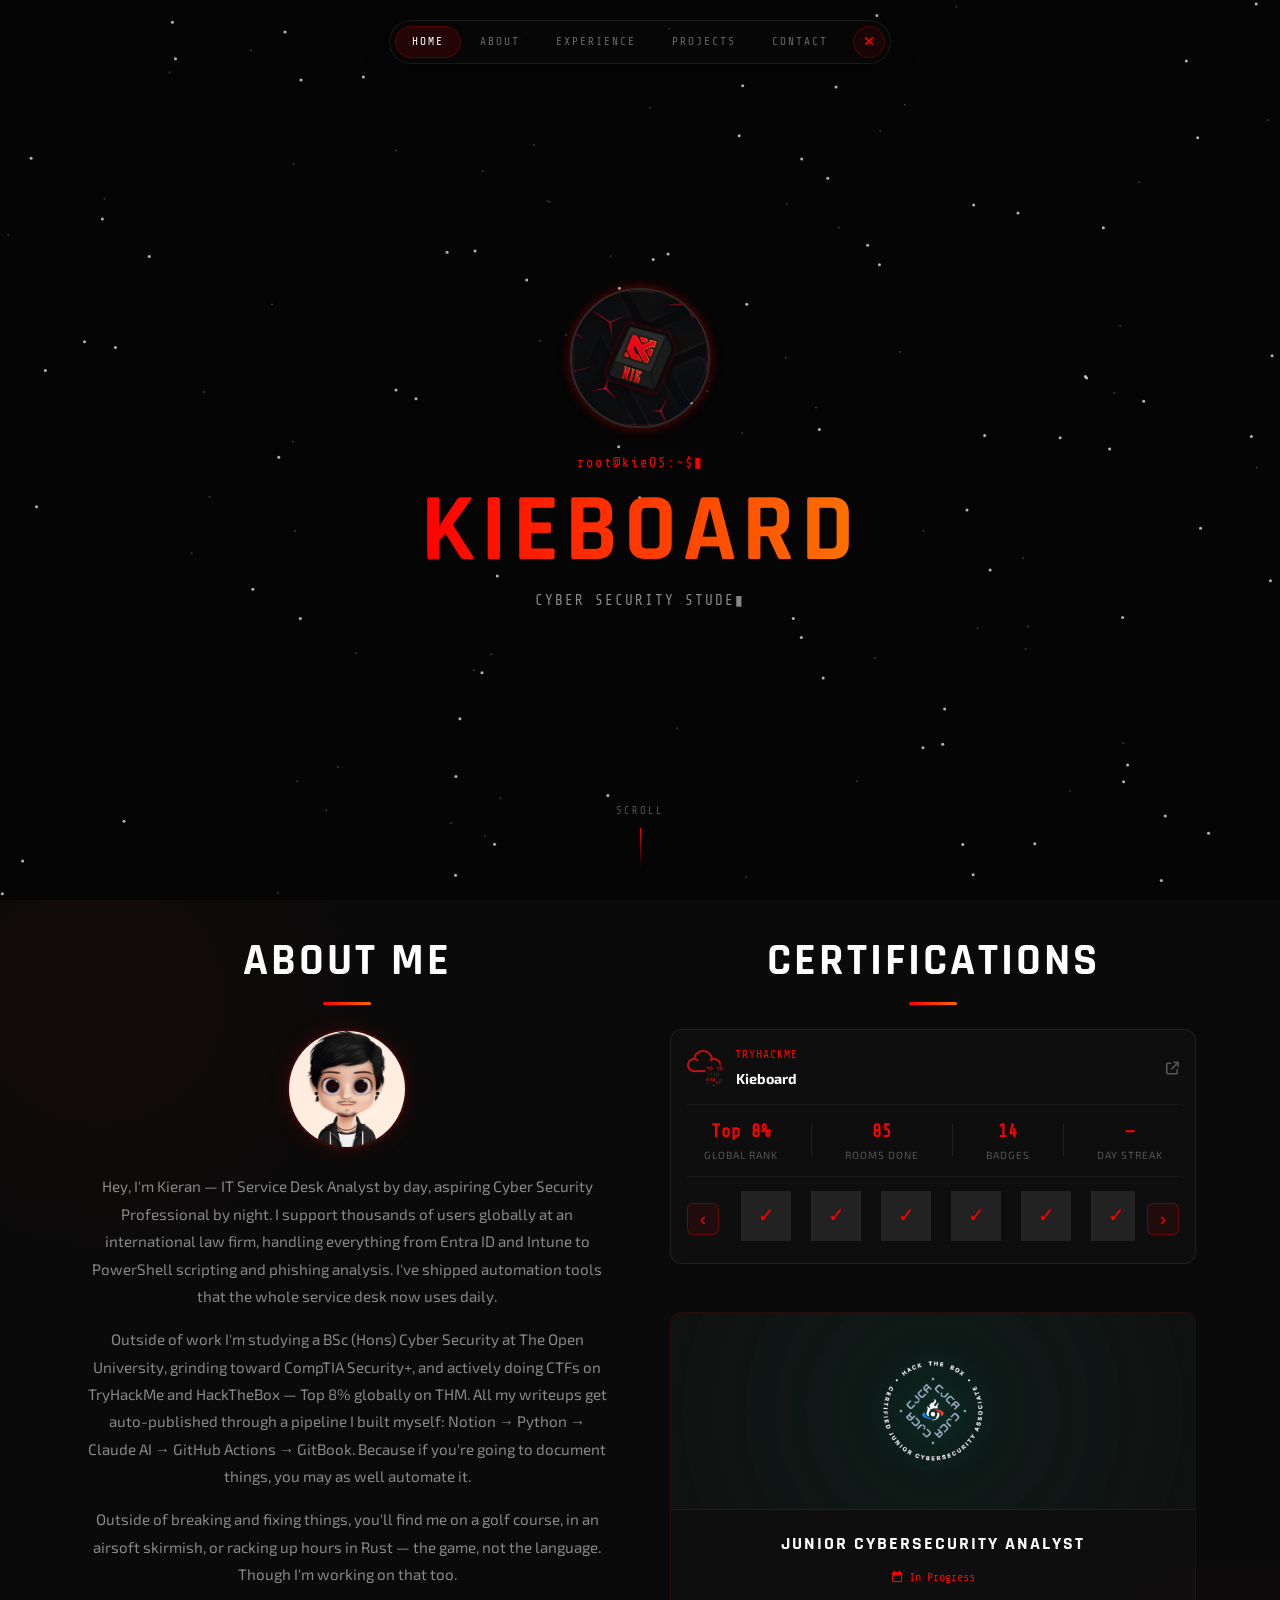
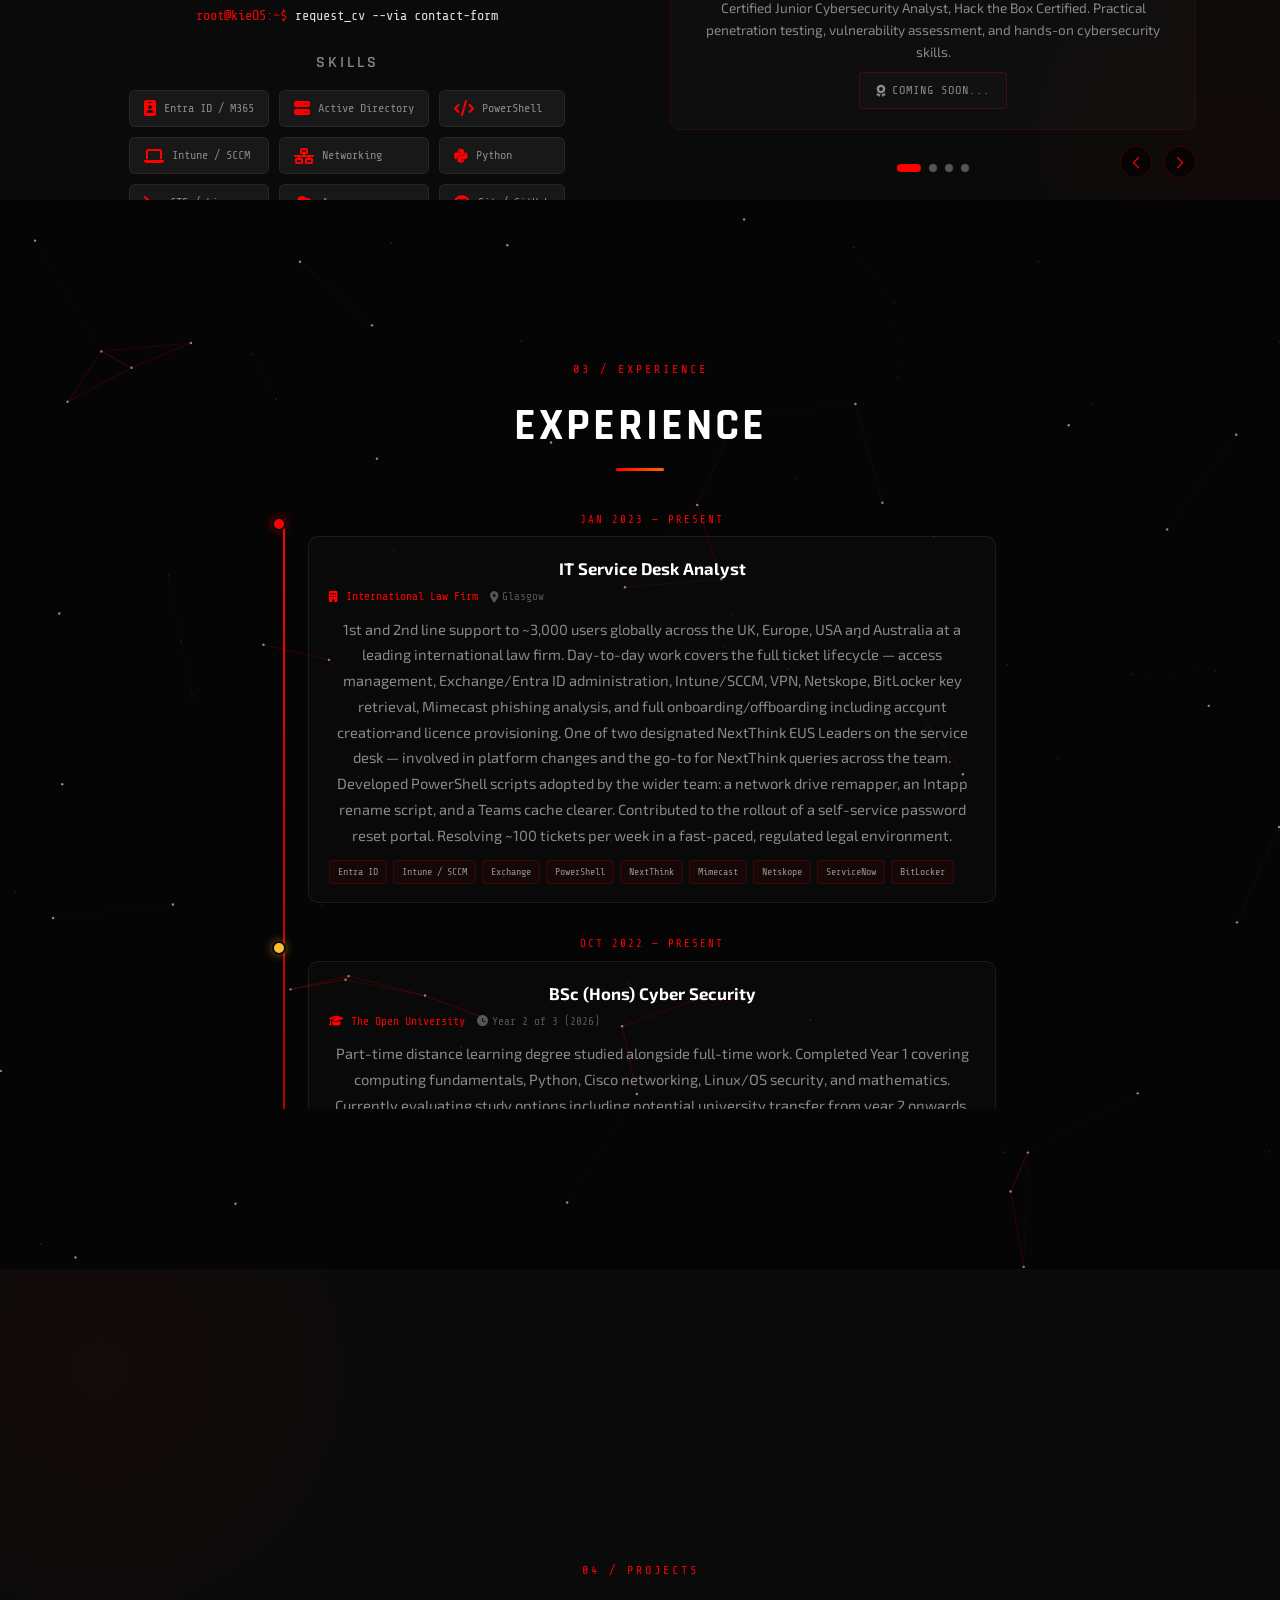
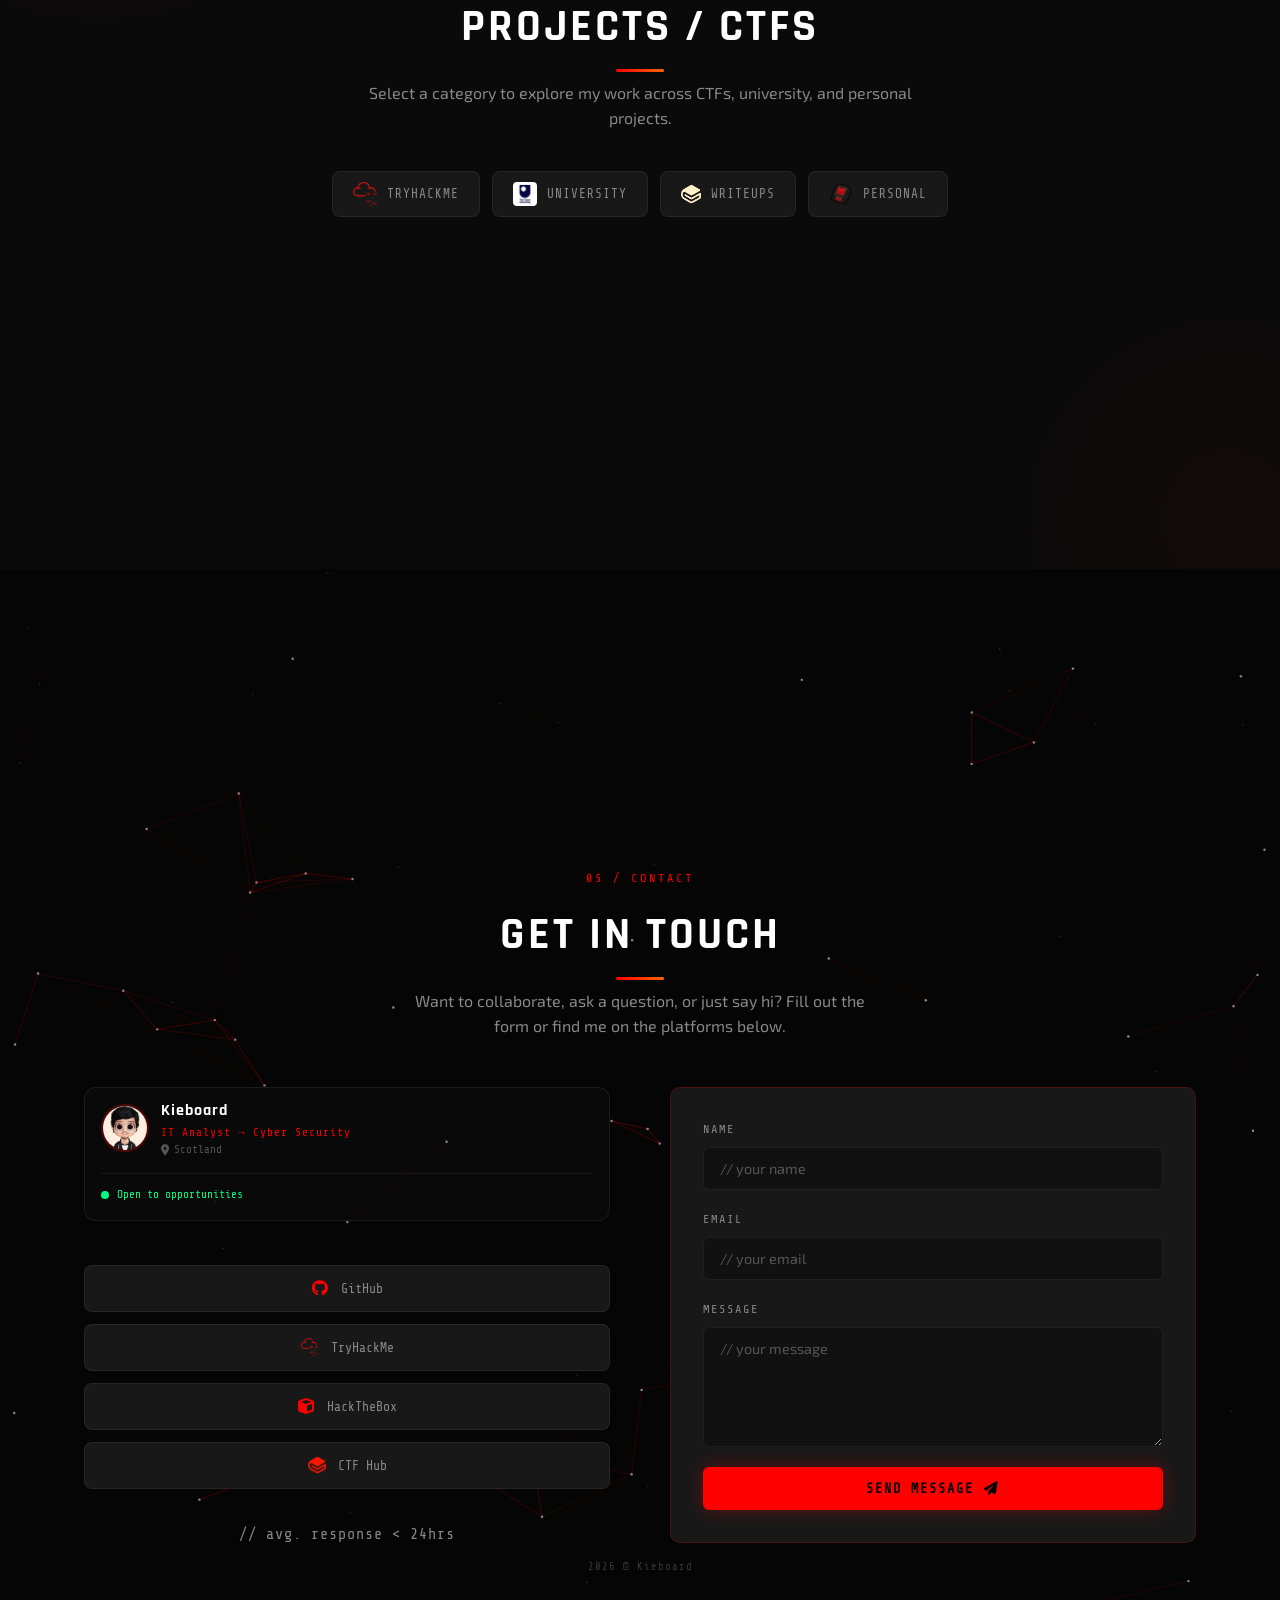
==== commit 02ae9d7b: "Fix: Contact form now submits to both Formspree and Supabase" ====
--- a/index.html
+++ b/index.html
@@ -908,5 +908,71 @@
 <script src="https://cdn.jsdelivr.net/npm/swiper@9/swiper-bundle.min.js" defer></script>
 <script src="https://cdn.jsdelivr.net/npm/marked@9/marked.min.js" defer></script>
 <script src="script.js"></script>
+<script>
+document.addEventListener('DOMContentLoaded', () => {
+  const form = document.getElementById('contact-form');
+  const submitBtn = document.getElementById('submit-btn');
+  const feedback = document.getElementById('form-feedback');
+
+  if (form && submitBtn && feedback) {
+    form.addEventListener('submit', async (e) => {
+      e.preventDefault();
+      submitBtn.disabled = true;
+      submitBtn.querySelector('span').textContent = 'Sending...';
+      submitBtn.querySelector('i').className = 'fa-solid fa-spinner fa-spin';
+      feedback.className = 'form-feedback';
+      feedback.textContent = '';
+
+      try {
+        const name = document.getElementById('name').value;
+        const email = document.getElementById('email').value;
+        const message = document.getElementById('message').value;
+
+        // Submit to Formspree
+        const formspreeRes = await fetch(form.action, {
+          method: 'POST',
+          body: new FormData(form),
+          headers: { Accept: 'application/json' }
+        });
+
+        if (!formspreeRes.ok) throw new Error('Formspree submission failed');
+
+        // Submit to Supabase
+        const supabaseUrl = 'https://xhgtgdqmqmwexnxetdrd.supabase.co';
+        const anonKey = 'sb_publishable_INzzx_0MaJE-L76kNxlTeQ_WWRdGjgQ';
+
+        await fetch(`${supabaseUrl}/rest/v1/contact_submissions`, {
+          method: 'POST',
+          headers: {
+            'Authorization': `Bearer ${anonKey}`,
+            'Content-Type': 'application/json',
+            'Prefer': 'return=minimal'
+          },
+          body: JSON.stringify({
+            name: name,
+            email: email,
+            message: message,
+            submitted_at: new Date().toISOString()
+          })
+        });
+
+        // Success
+        feedback.className = 'form-feedback success';
+        feedback.innerHTML = '<i class="fa-solid fa-circle-check"></i> Message sent! I\'ll get back to you soon.';
+        form.reset();
+
+      } catch (error) {
+        feedback.className = 'form-feedback error';
+        feedback.innerHTML = '<i class="fa-solid fa-circle-xmark"></i> Something went wrong. Try emailing me directly.';
+        console.error('Contact form error:', error);
+      } finally {
+        submitBtn.disabled = false;
+        submitBtn.querySelector('span').textContent = 'Send Message';
+        submitBtn.querySelector('i').className = 'fa-solid fa-paper-plane';
+      }
+    });
+  }
+});
+</script>
 </body>
 </html>
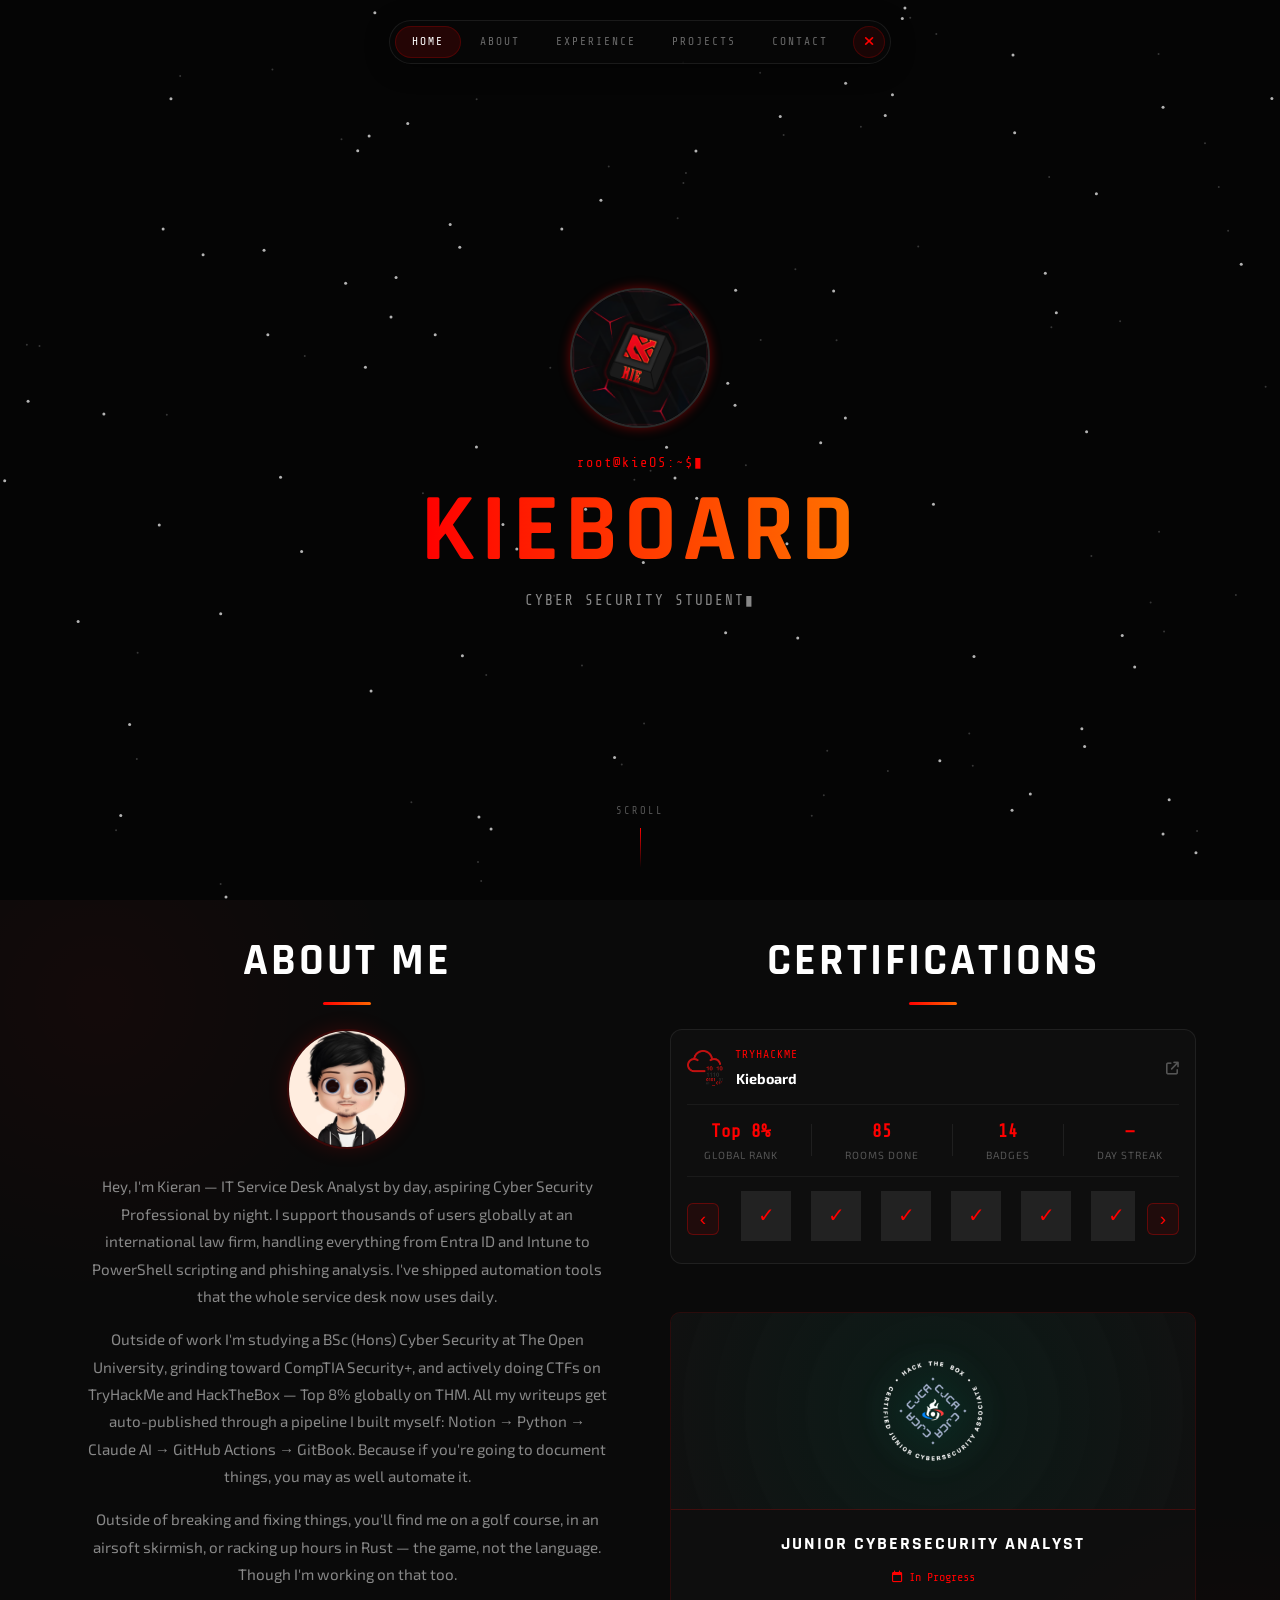
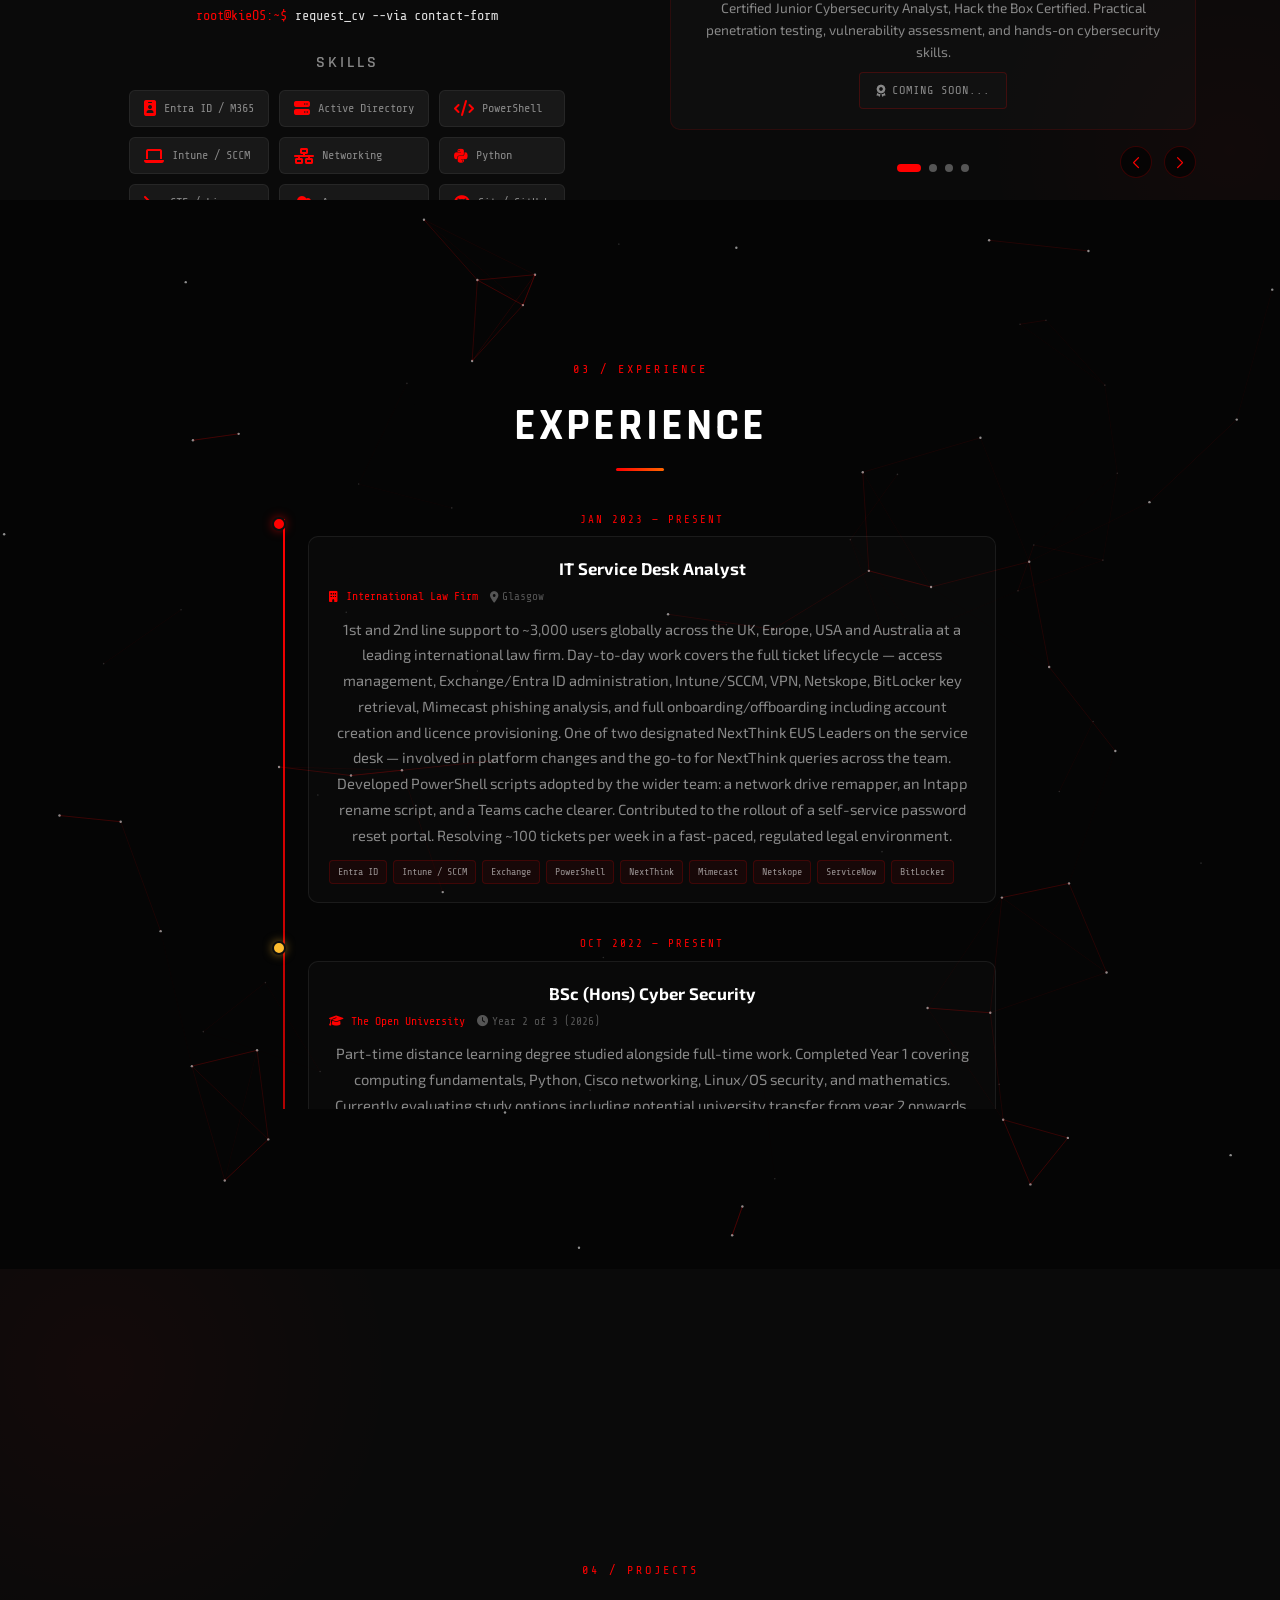
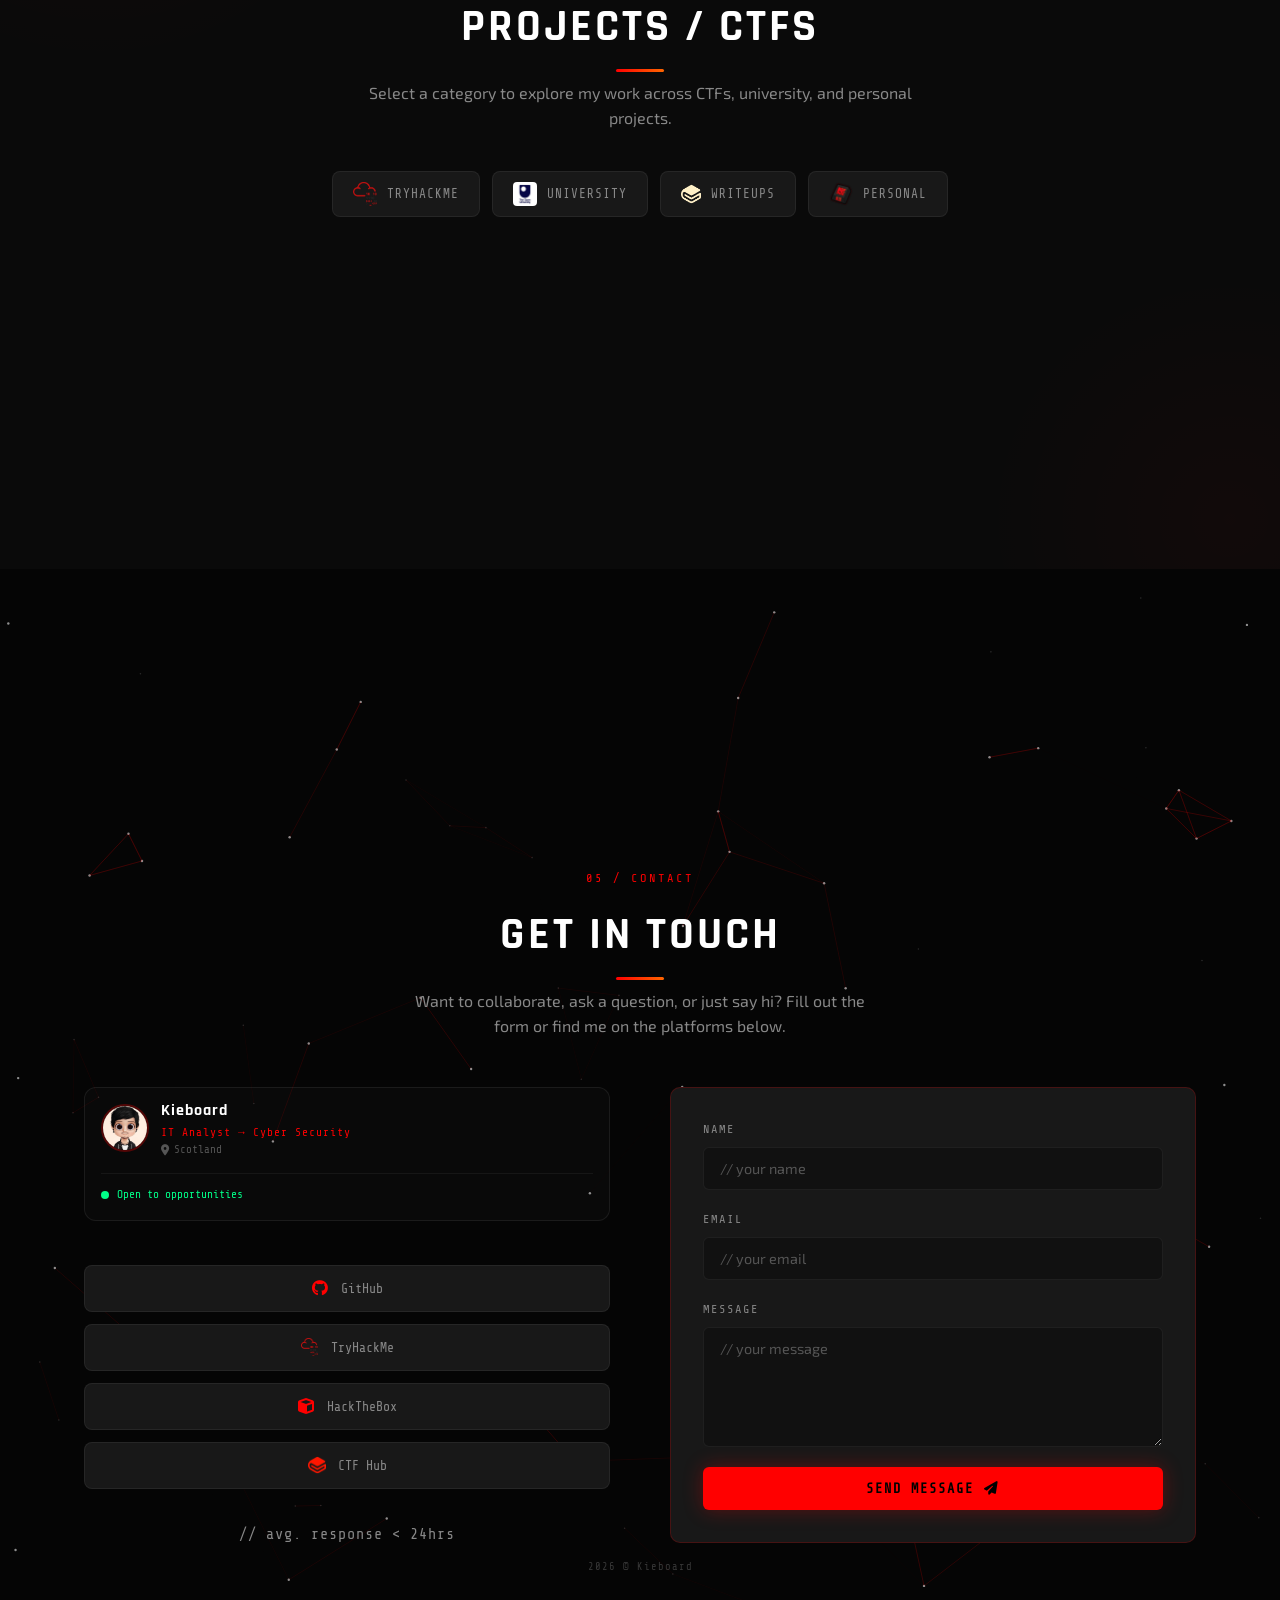
==== commit 687b93ae: "Add error logging for Supabase submissions" ====
--- a/index.html
+++ b/index.html
@@ -941,7 +941,7 @@
         const supabaseUrl = 'https://xhgtgdqmqmwexnxetdrd.supabase.co';
         const anonKey = 'sb_publishable_INzzx_0MaJE-L76kNxlTeQ_WWRdGjgQ';
 
-        await fetch(`${supabaseUrl}/rest/v1/contact_submissions`, {
+        const supabaseRes = await fetch(`${supabaseUrl}/rest/v1/contact_submissions`, {
           method: 'POST',
           headers: {
             'Authorization': `Bearer ${anonKey}`,
@@ -955,6 +955,12 @@
             submitted_at: new Date().toISOString()
           })
         });
+
+        if (!supabaseRes.ok) {
+          const errorText = await supabaseRes.text();
+          console.error('Supabase error:', supabaseRes.status, errorText);
+          throw new Error(`Supabase error: ${supabaseRes.status}`);
+        }
 
         // Success
         feedback.className = 'form-feedback success';
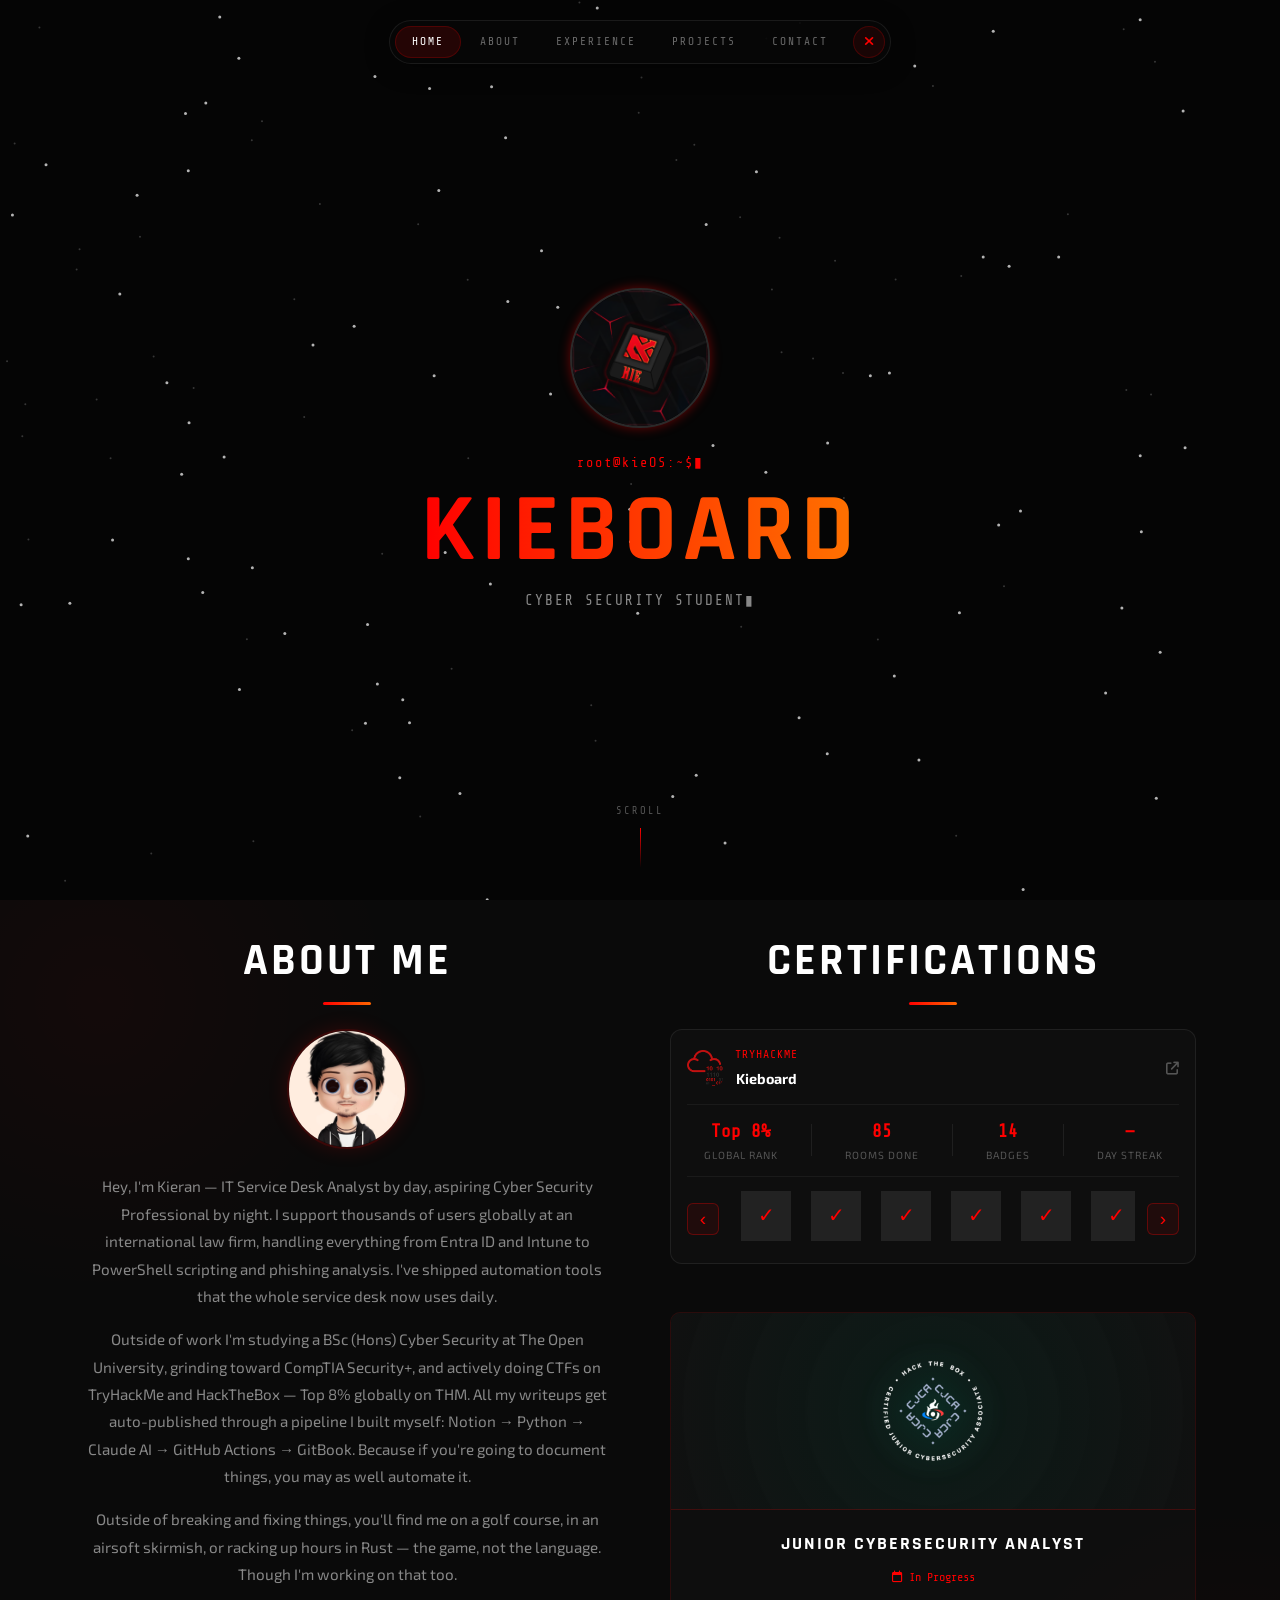
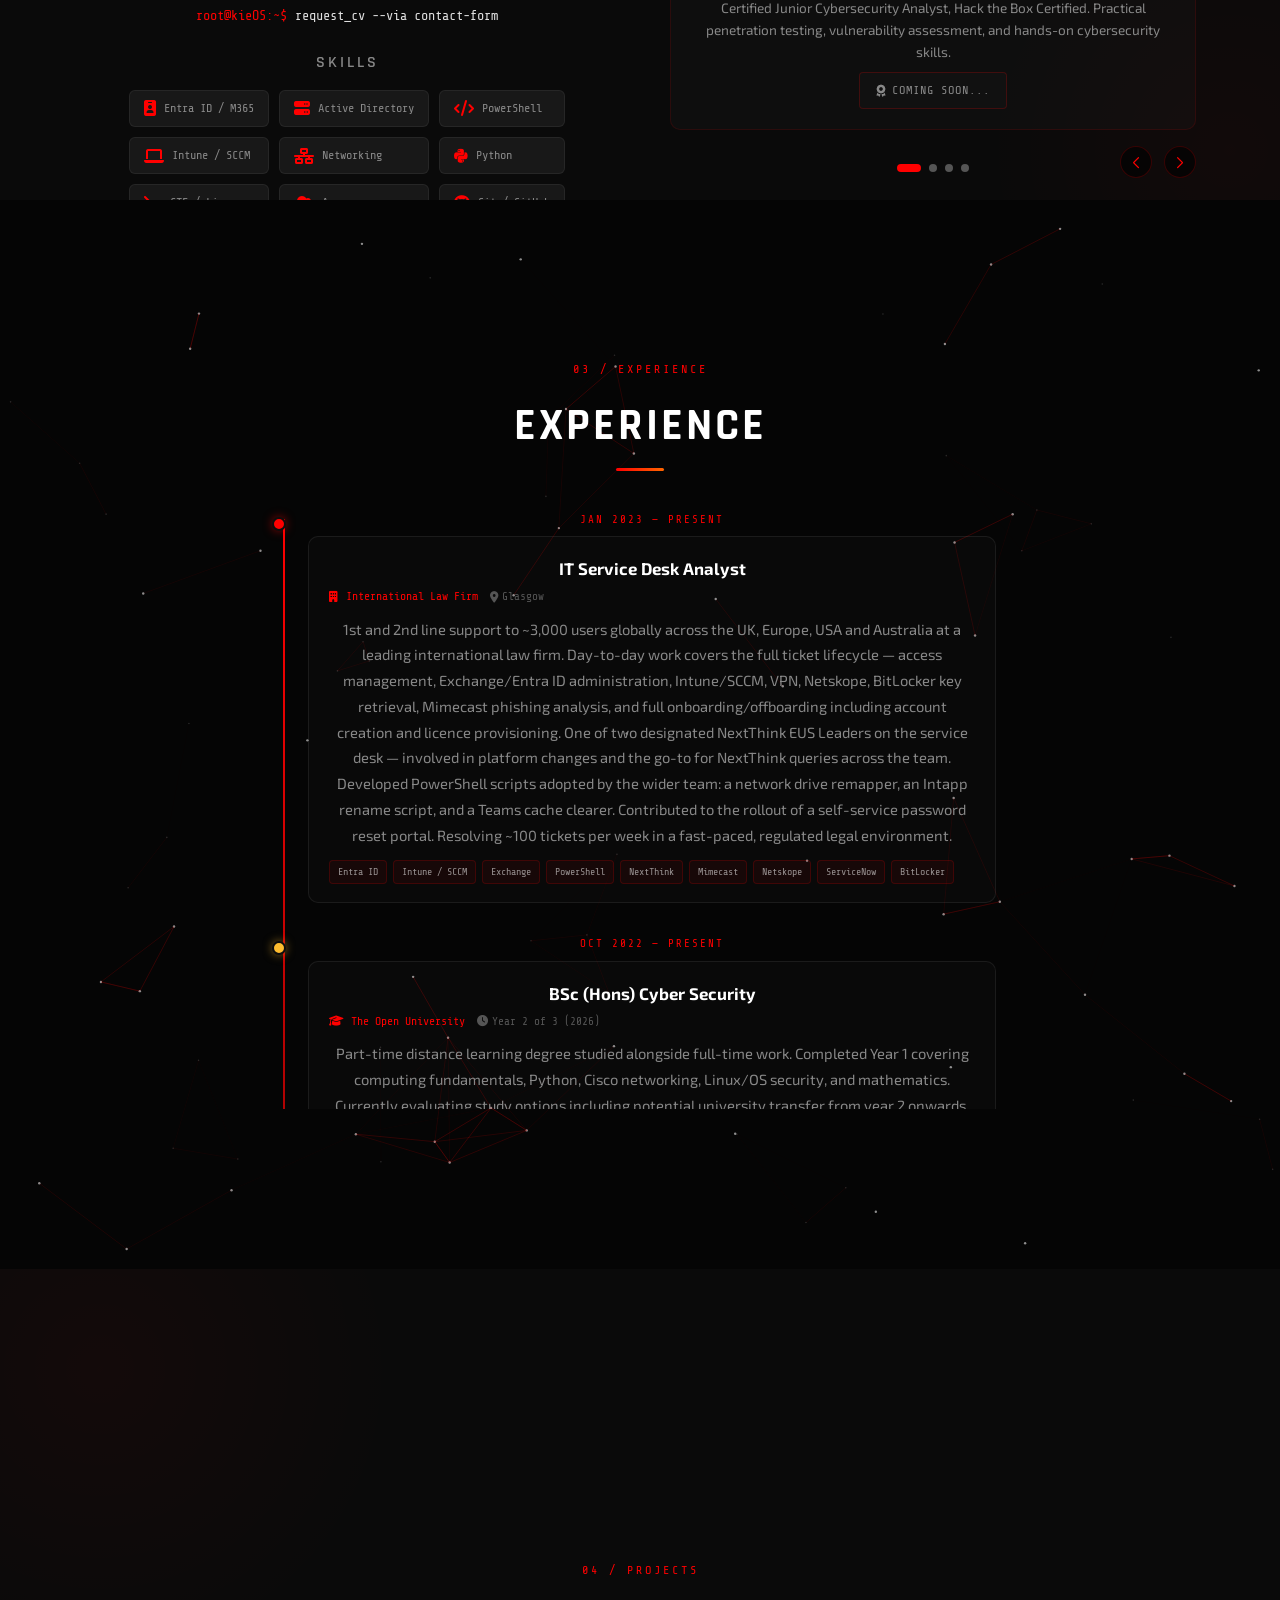
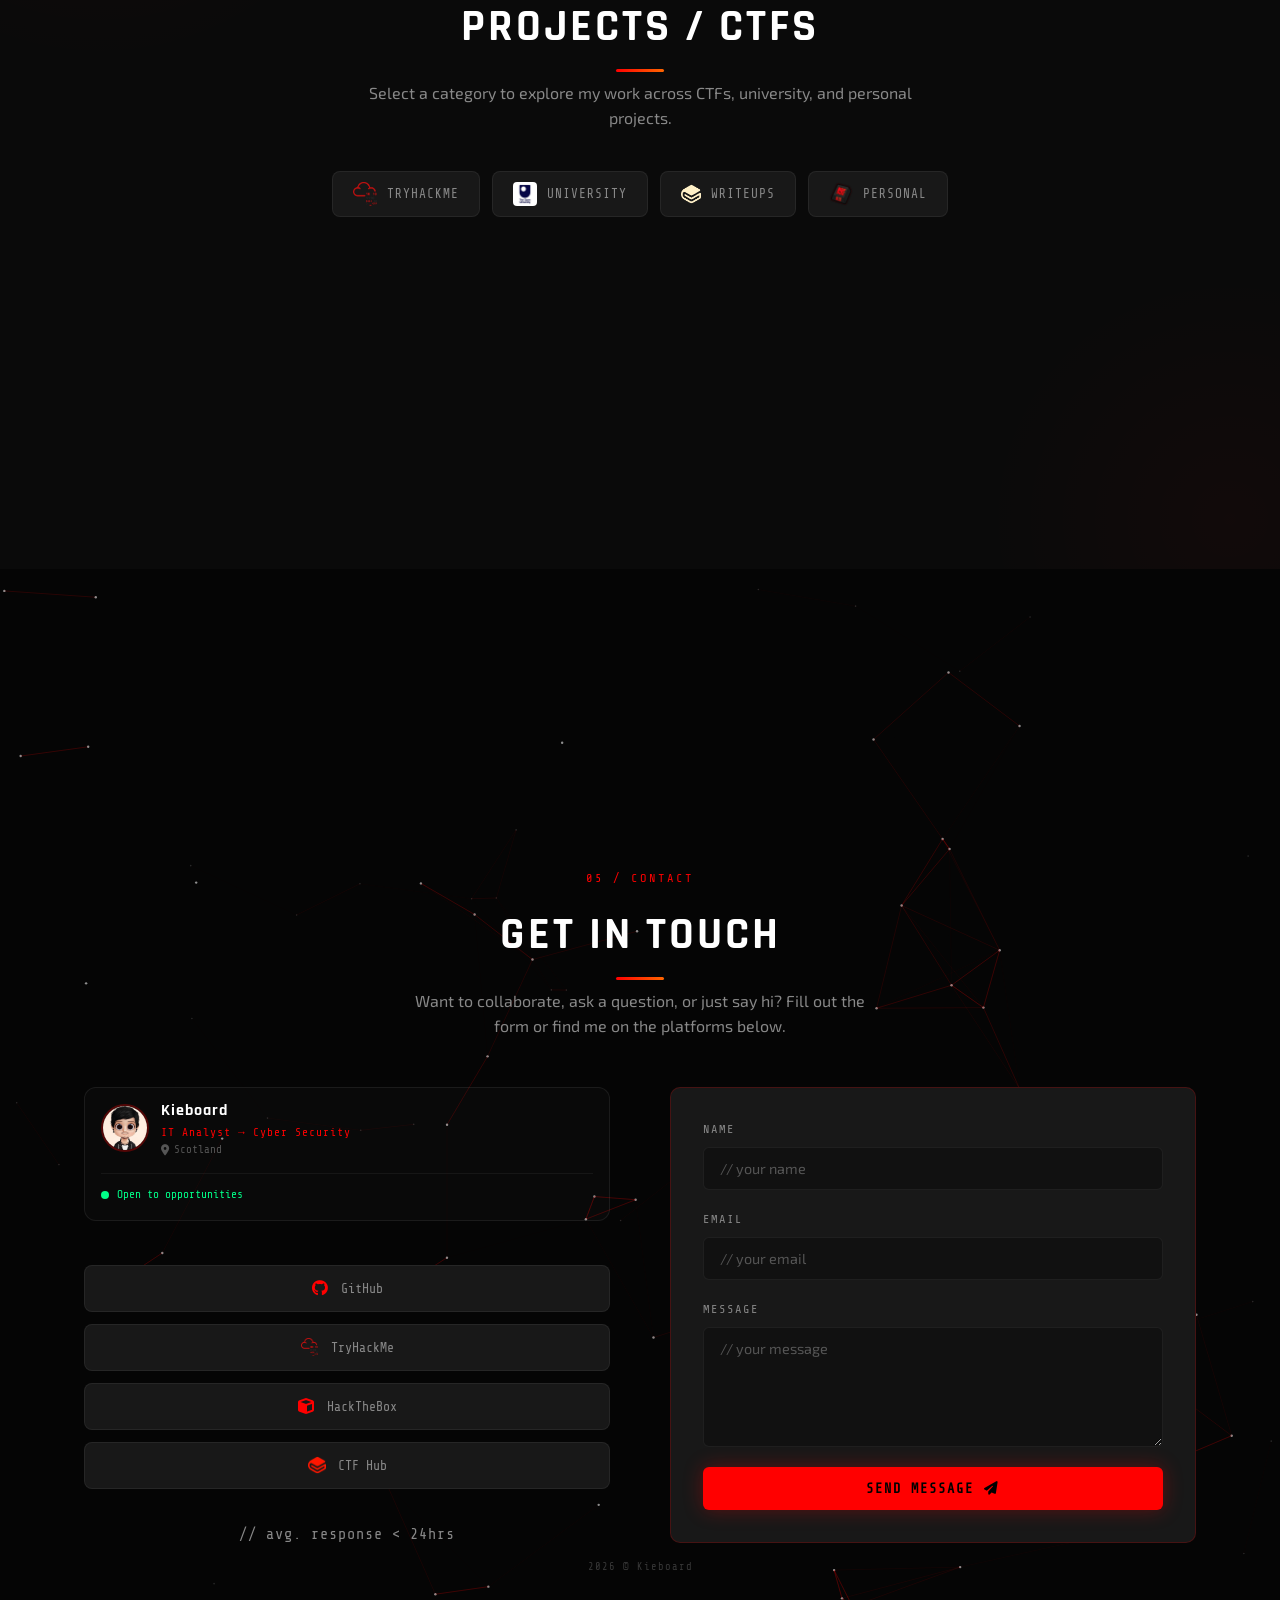
==== commit 703e9887: "Update Supabase API key to valid anon key" ====
--- a/index.html
+++ b/index.html
@@ -939,7 +939,7 @@
 
         // Submit to Supabase
         const supabaseUrl = 'https://xhgtgdqmqmwexnxetdrd.supabase.co';
-        const anonKey = 'sb_publishable_INzzx_0MaJE-L76kNxlTeQ_WWRdGjgQ';
+        const anonKey = 'eyJhbGciOiJIUzI1NiIsInR5cCI6IkpXVCJ9.eyJpc3MiOiJzdXBhYmFzZSIsInJlZiI6InhoZ3RnZHFtcW13ZXhueGV0ZHJkIiwicm9sZSI6ImFub24iLCJpYXQiOjE3NzY1MjU4ODUsImV4cCI6MjA5MjEwMTg4NX0.9mZPWEI91wl6z1Uk__CoDoW-ahMznCR9ALGDBogO5cg';
 
         const supabaseRes = await fetch(`${supabaseUrl}/rest/v1/contact_submissions`, {
           method: 'POST',
